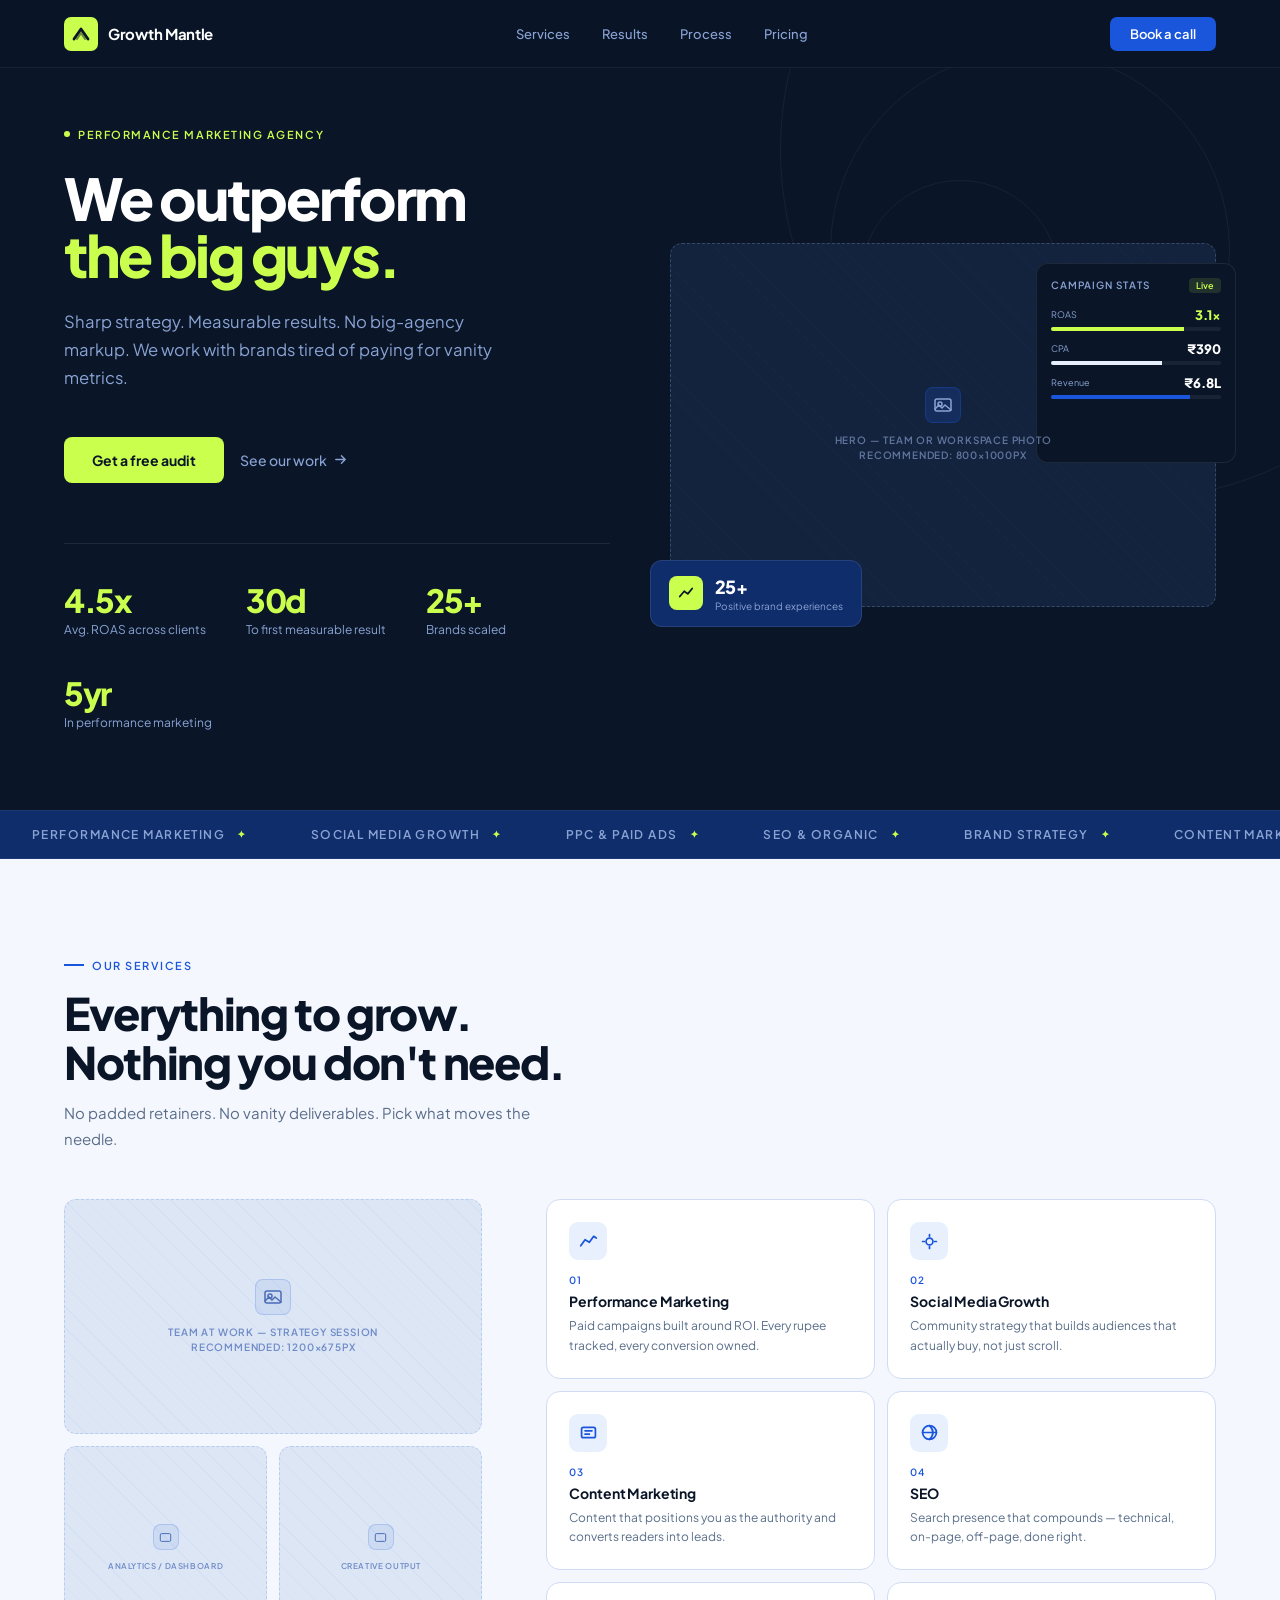
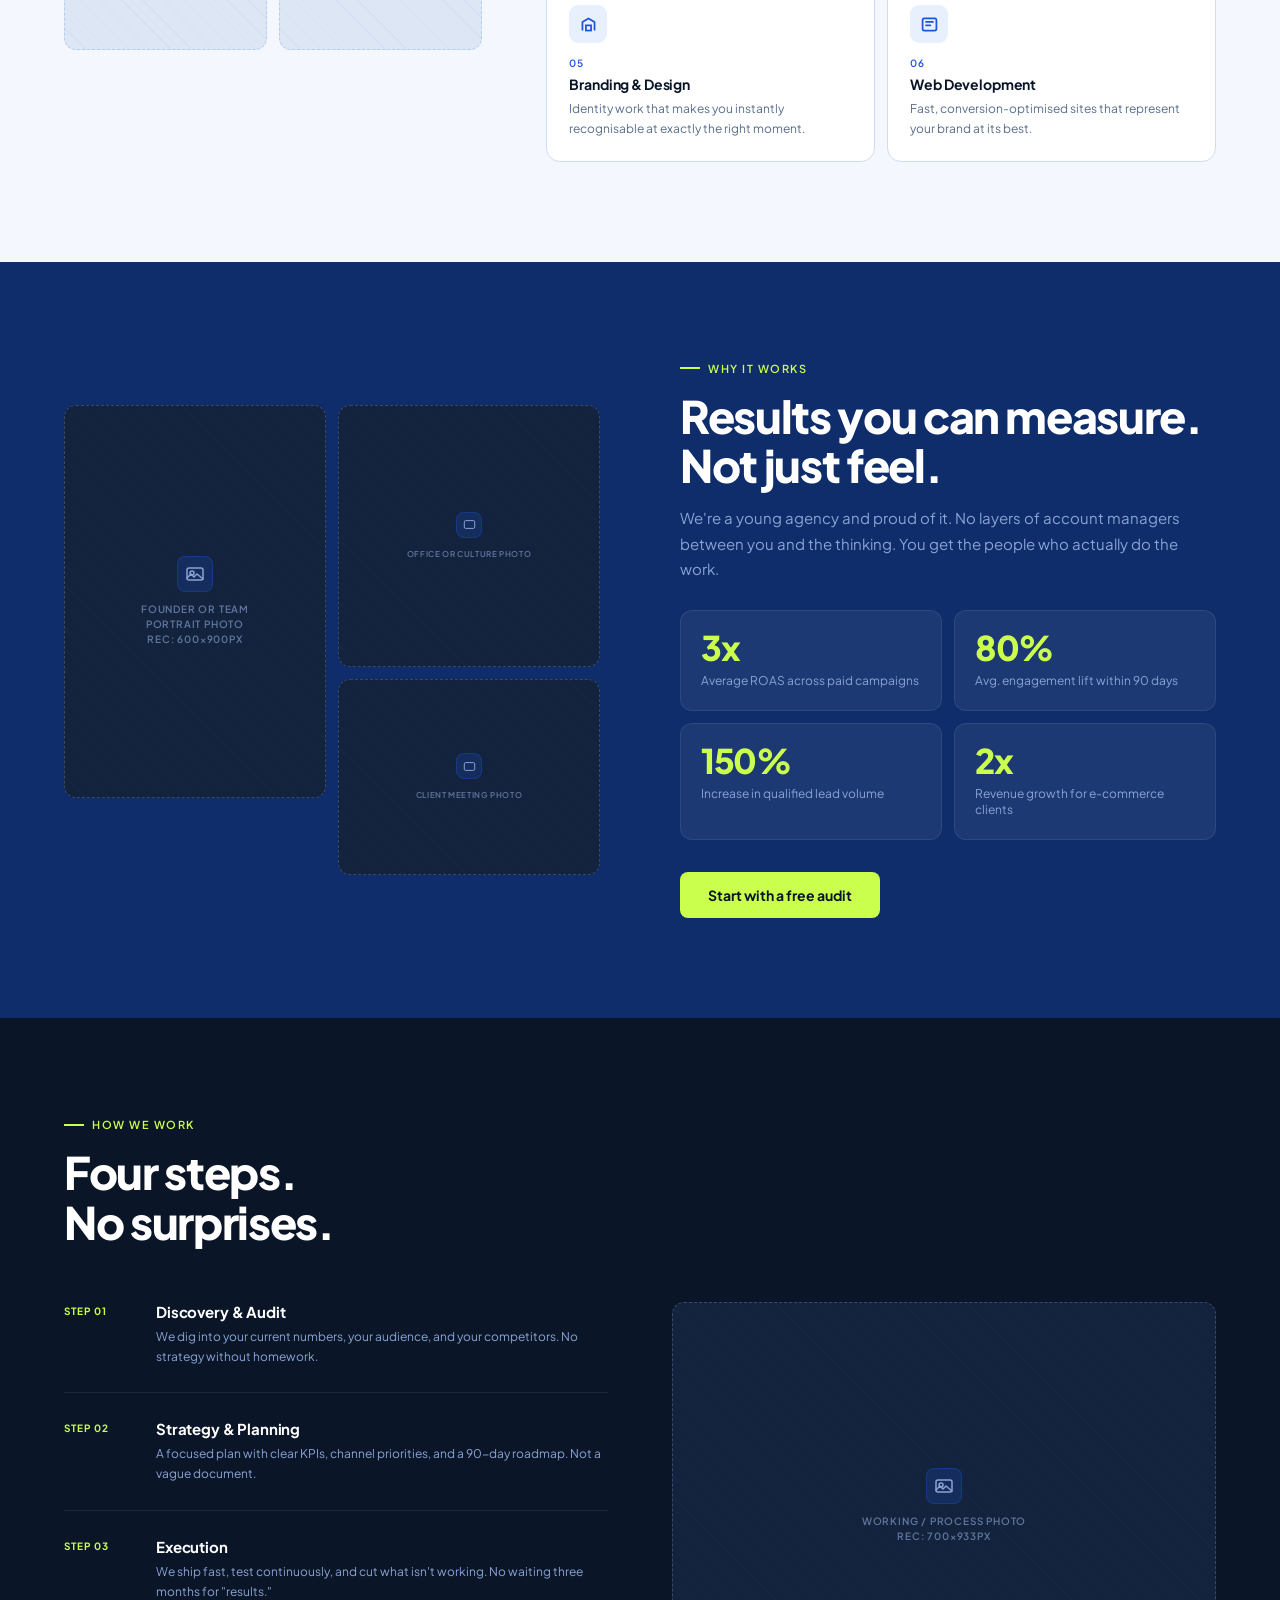
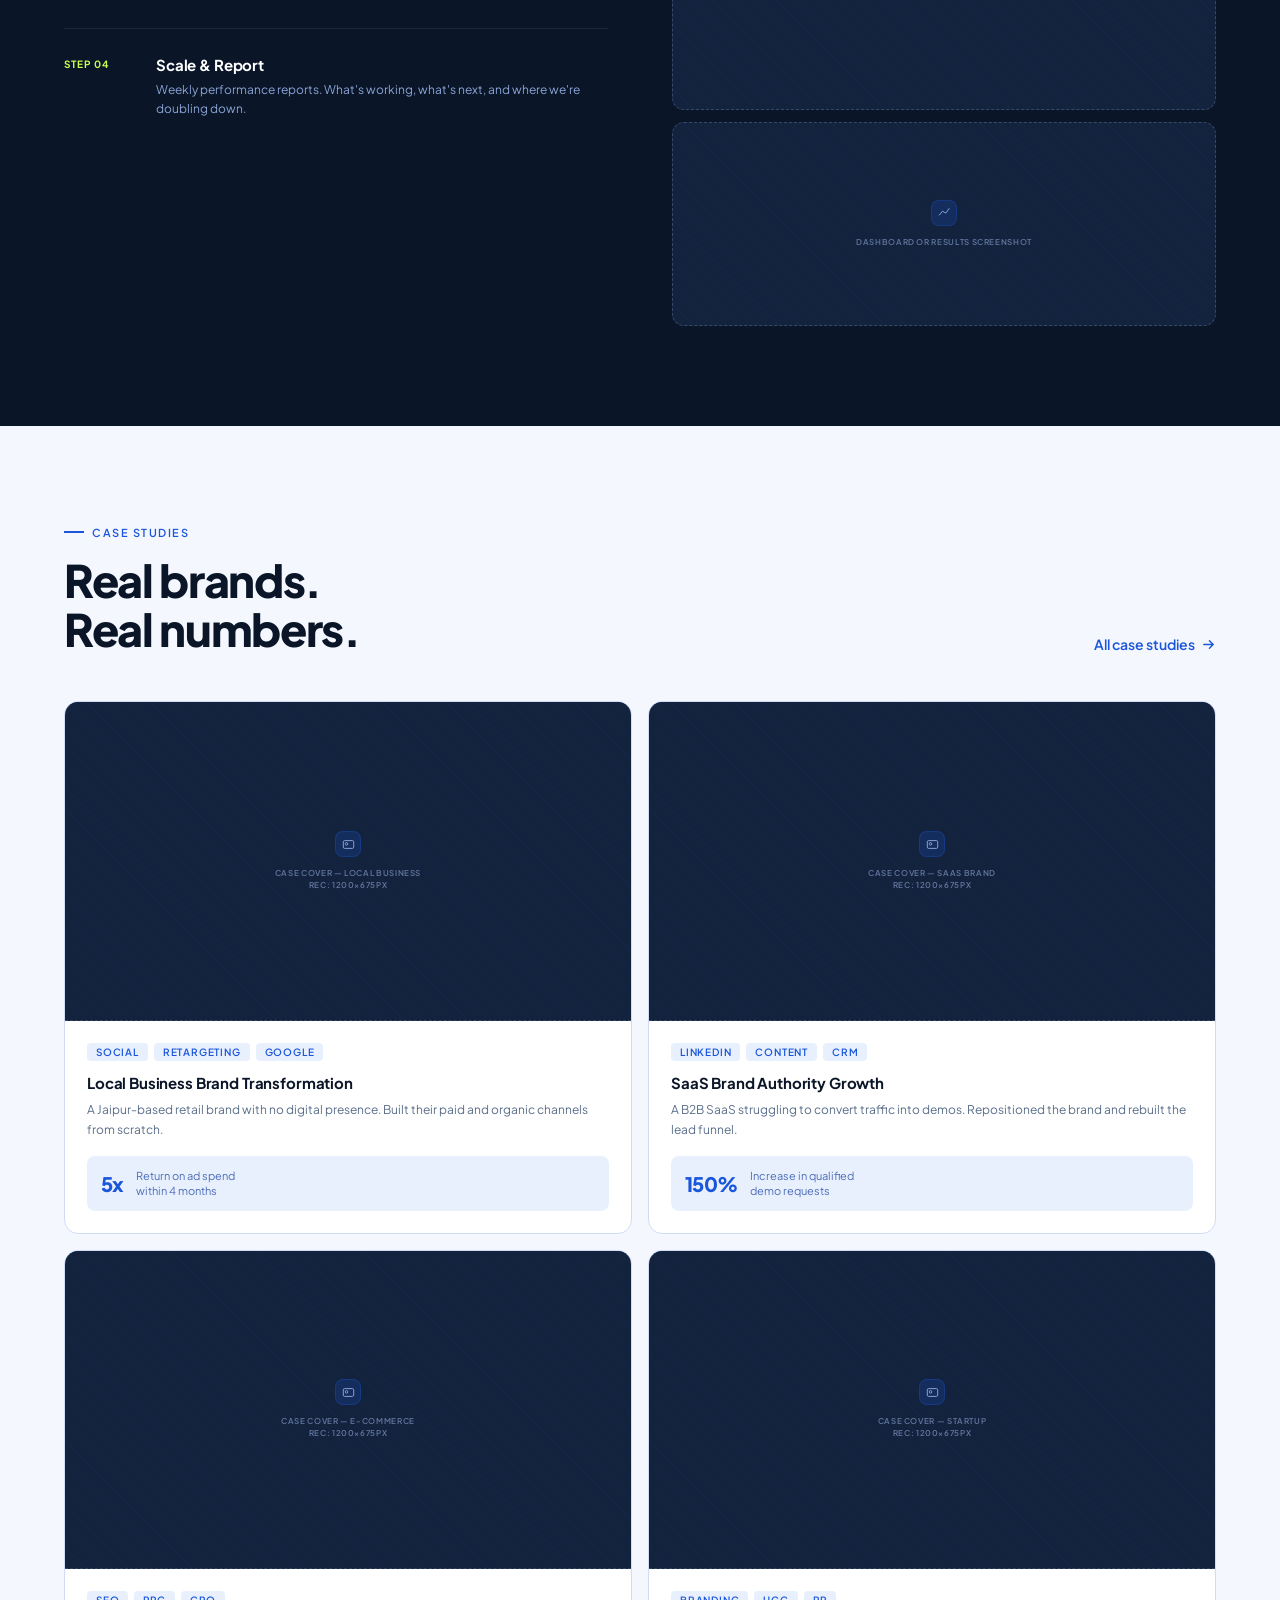
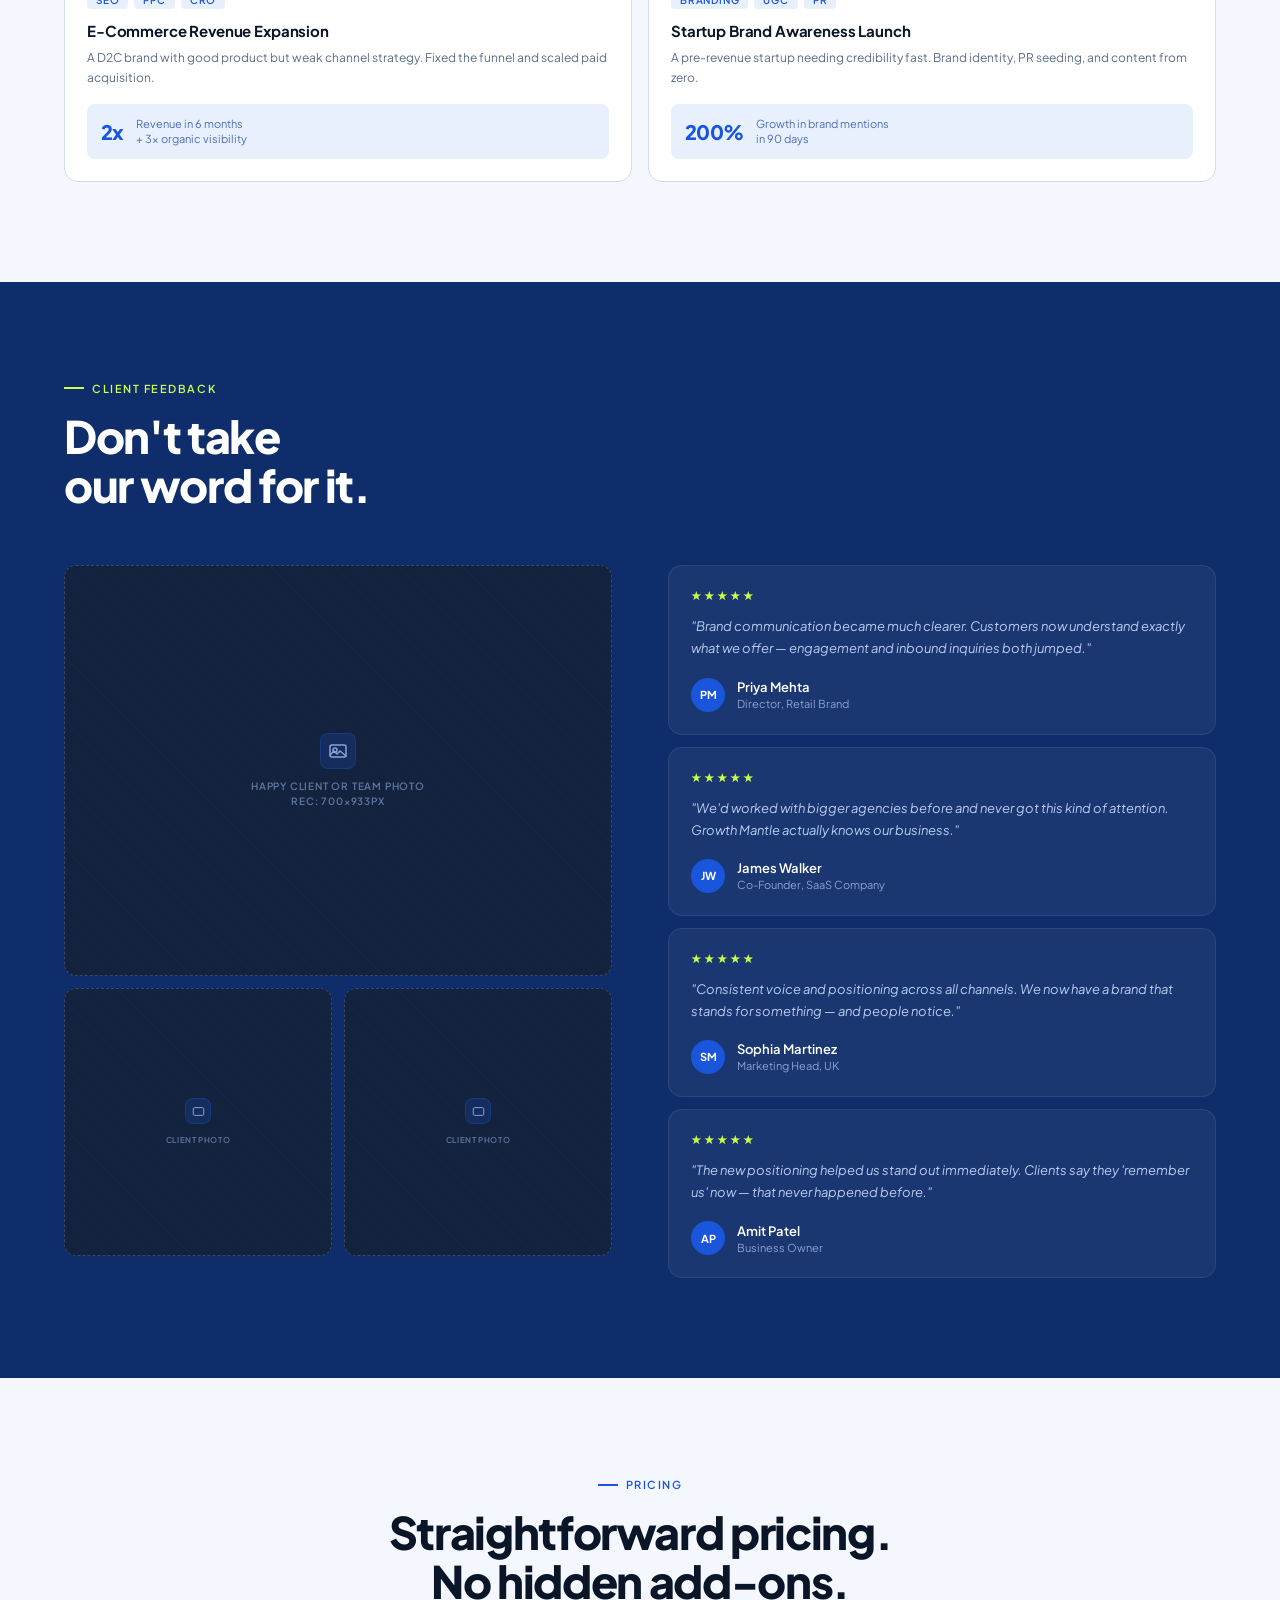
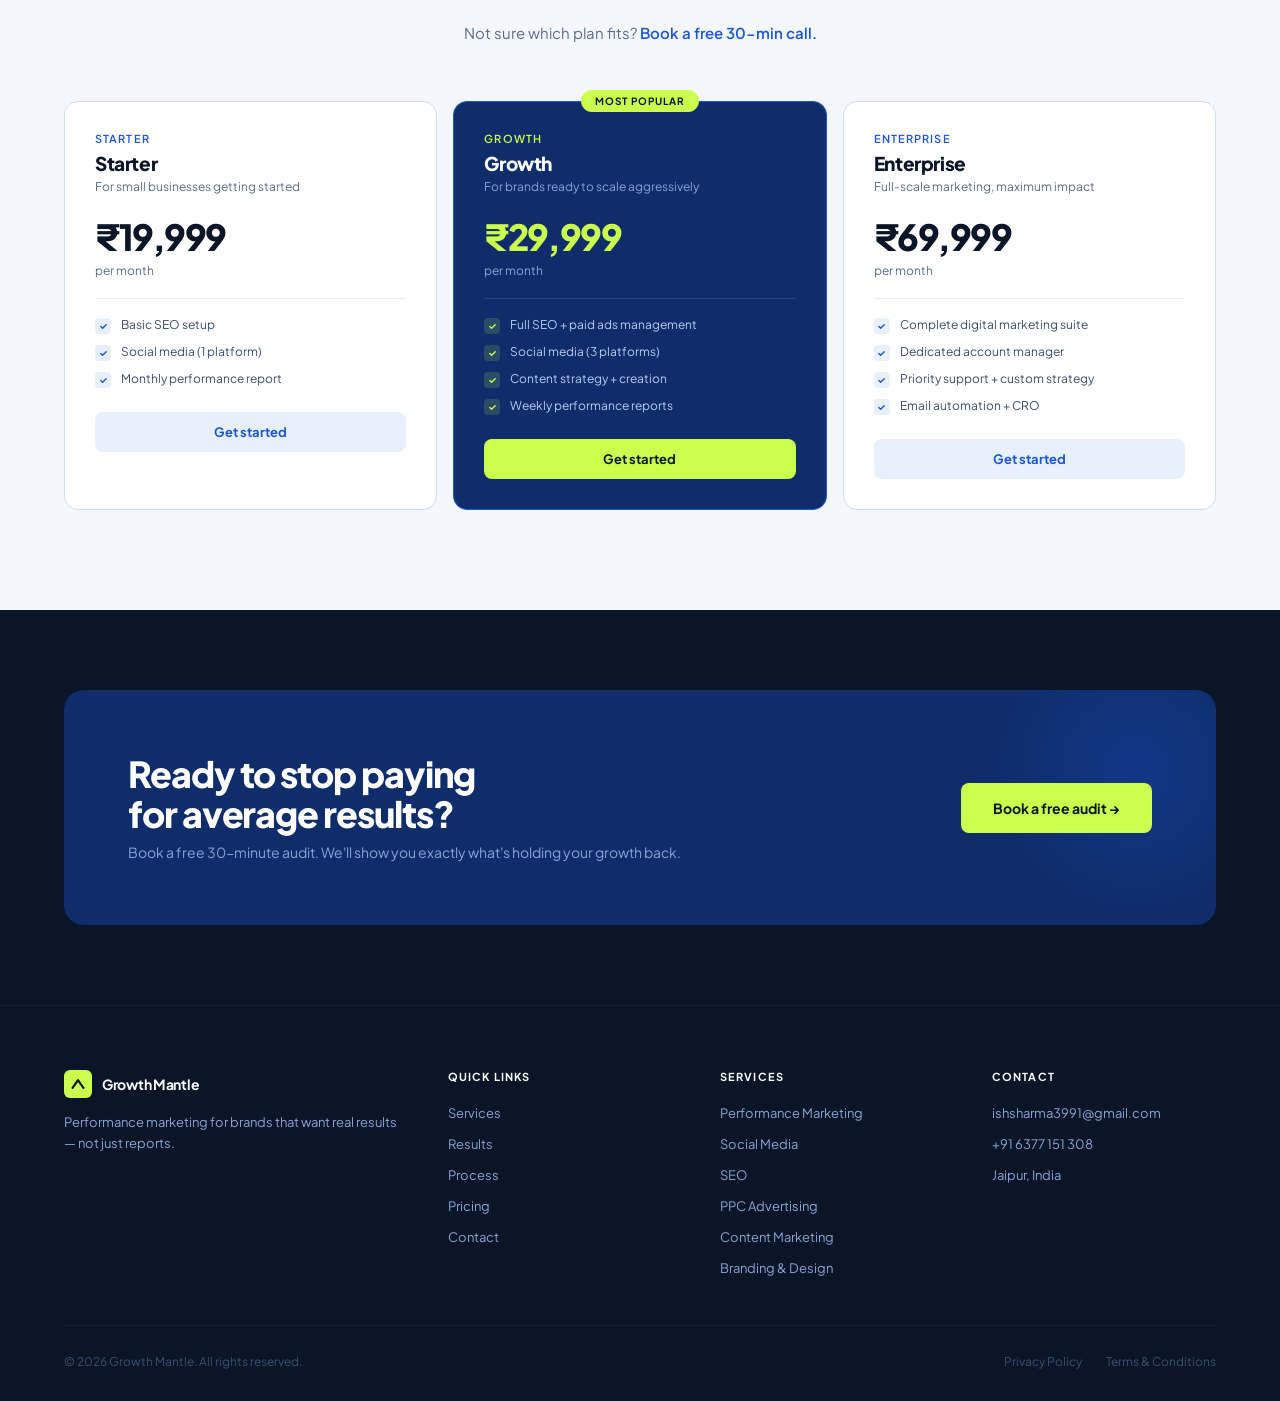
==== index.html @ c44ae8dd "refactor: extract inline CSS and JS into separate files for better maintainability" ====
<!DOCTYPE html>
<html lang="en">

<head>
  <meta charset="UTF-8">
  <meta name="viewport" content="width=device-width, initial-scale=1.0">
  <title>Growth Mantle — Performance Marketing Agency</title>
  <link href="https://fonts.googleapis.com/css2?family=Plus+Jakarta+Sans:wght@300;400;500;600;700;800&display=swap"
    rel="stylesheet">
  <link rel="stylesheet" href="css/style.css">
</head>

<body>

  <!-- NAV -->
  <nav>
    <div class="nav-inner">
      <a href="#" class="nav-logo">
        <div class="nav-logo-mark">
          <svg width="18" height="18" viewBox="0 0 18 18" fill="none">
            <path d="M2 14 L9 4 L16 14" stroke="#0A1628" stroke-width="2.8" stroke-linecap="round"
              stroke-linejoin="round" fill="none" />
            <path d="M5 14 L9 8 L13 14" stroke="#0A1628" stroke-width="2" stroke-linecap="round" stroke-linejoin="round"
              fill="none" opacity="0.5" />
          </svg>
        </div>
        <span class="nav-logo-name">Growth Mantle</span>
      </a>
      <div class="nav-links">
        <a href="#services">Services</a>
        <a href="#results">Results</a>
        <a href="#process">Process</a>
        <a href="#pricing">Pricing</a>
      </div>
      <a href="#contact" class="nav-cta">Book a call</a>
    </div>
  </nav>

  <!-- HERO -->
  <section class="hero">
    <div class="hero-bg-circle hero-bg-c1"></div>
    <div class="hero-bg-circle hero-bg-c2"></div>
    <div class="hero-bg-circle hero-bg-c3"></div>
    <div class="hero-inner">

      <div class="hero-left">
        <div class="hero-eyebrow"><span class="hero-dot"></span> Performance Marketing Agency</div>
        <h1 class="hero-h1">We outperform<br /><span>the big guys.</span></h1>
        <p class="hero-sub">Sharp strategy. Measurable results. No big-agency markup. We work with brands tired of
          paying for vanity metrics.</p>
        <div class="hero-actions">
          <a href="#contact" class="btn-primary">Get a free audit</a>
          <a href="#results" class="btn-ghost">
            See our work
            <svg width="15" height="15" viewBox="0 0 16 16" fill="none">
              <path d="M3 8h10M9 4l4 4-4 4" stroke="currentColor" stroke-width="1.5" stroke-linecap="round"
                stroke-linejoin="round" />
            </svg>
          </a>
        </div>
        <div class="hero-stats">
          <div>
            <div class="stat-num">4.5x</div>
            <div class="stat-label">Avg. ROAS across clients</div>
          </div>
          <div>
            <div class="stat-num">30d</div>
            <div class="stat-label">To first measurable result</div>
          </div>
          <div>
            <div class="stat-num">25+</div>
            <div class="stat-label">Brands scaled</div>
          </div>
          <div>
            <div class="stat-num">5yr</div>
            <div class="stat-label">In performance marketing</div>
          </div>
        </div>
      </div>

      <div class="hero-right">
        <div class="hero-img-wrap">
          <!-- Main hero image -->
          <div class="ph hero-img-main">
            <div class="ph-icon"><svg width="20" height="20" viewBox="0 0 20 20" fill="none">
                <rect x="2" y="4" width="16" height="12" rx="2" stroke="#8AA3D4" stroke-width="1.5" />
                <circle cx="7" cy="9" r="2" stroke="#8AA3D4" stroke-width="1.5" />
                <path d="M2 14l4-4 3 3 3-3 6 5" stroke="#8AA3D4" stroke-width="1.5" stroke-linecap="round"
                  stroke-linejoin="round" />
              </svg></div>
            <div class="ph-label">Hero — team or workspace photo<br />Recommended: 800×1000px</div>
          </div>
          <!-- Small inset top-right -->
          <div class="hero-img-inset"
            style="position:absolute; top:20px; right:-20px; width:200px; background:#0A1628; padding:14px; border-radius:12px; border:1px solid rgba(255,255,255,0.08); font-family:var(--font); display:flex; flex-direction:column; gap:10px;">

            <div style="display:flex; align-items:center; justify-content:space-between; margin-bottom:4px;">
              <span
                style="font-size:10px; font-weight:600; letter-spacing:0.1em; text-transform:uppercase; color:#8AA3D4;">Campaign
                Stats</span>
              <span
                style="font-size:9px; color:#CBFF4D; background:rgba(203,255,77,0.12); padding:2px 7px; border-radius:4px; font-weight:600;">Live</span>
            </div>

            <!-- ROAS -->
            <div style="display:flex; flex-direction:column; gap:4px;">
              <div style="display:flex; justify-content:space-between; align-items:center;">
                <span style="font-size:9px; color:#8AA3D4;">ROAS</span>
                <span style="font-size:13px; font-weight:800; color:#CBFF4D;">3.1x</span>
              </div>
              <div style="height:4px; background:rgba(255,255,255,0.06); border-radius:4px; overflow:hidden;">
                <div style="width:78%; height:100%; background:#CBFF4D;"></div>
              </div>
            </div>

            <!-- CPA -->
            <div style="display:flex; flex-direction:column; gap:4px;">
              <div style="display:flex; justify-content:space-between; align-items:center;">
                <span style="font-size:9px; color:#8AA3D4;">CPA</span>
                <span style="font-size:13px; font-weight:800; color:#ffffff;">₹390</span>
              </div>
              <div style="height:4px; background:rgba(255,255,255,0.06); border-radius:4px; overflow:hidden;">
                <div style="width:65%; height:100%; background: #e8f0fd;"></div>
              </div>
            </div>

            <!-- Revenue -->
            <div style="display:flex; flex-direction:column; gap:4px;">
              <div style="display:flex; justify-content:space-between; align-items:center;">
                <span style="font-size:9px; color:#8AA3D4;">Revenue</span>
                <span style="font-size:13px; font-weight:800; color:#ffffff;">₹6.8L</span>
              </div>
              <div style="height:4px; background:rgba(255,255,255,0.06); border-radius:4px; overflow:hidden;">
                <div style="width:82%; height:100%; background:#1A56DB;"></div>
              </div>
            </div>

          </div>
          <!-- Floating badge -->
          <div class="hero-badge">
            <div class="hero-badge-icon"><svg width="16" height="16" viewBox="0 0 18 18" fill="none">
                <path d="M2 13 L7 7 L11 10 L16 4" stroke="#0A1628" stroke-width="2" stroke-linecap="round"
                  stroke-linejoin="round" />
              </svg></div>
            <div>
              <div class="hero-badge-num">25+</div>
              <div class="hero-badge-lbl">Positive brand experiences</div>
            </div>
          </div>
        </div>
      </div>
    </div><!-- /hero-inner -->
  </section>

  <!-- TICKER -->
  <div class="ticker">
    <div class="ticker-track">
      <span class="ticker-item">Performance Marketing <span>✦</span></span>
      <span class="ticker-item">Social Media Growth <span>✦</span></span>
      <span class="ticker-item">PPC & Paid Ads <span>✦</span></span>
      <span class="ticker-item">SEO & Organic <span>✦</span></span>
      <span class="ticker-item">Brand Strategy <span>✦</span></span>
      <span class="ticker-item">Content Marketing <span>✦</span></span>
      <span class="ticker-item">Conversion Optimisation <span>✦</span></span>
      <span class="ticker-item">Email Marketing <span>✦</span></span>
      <span class="ticker-item">Performance Marketing <span>✦</span></span>
      <span class="ticker-item">Social Media Growth <span>✦</span></span>
      <span class="ticker-item">PPC & Paid Ads <span>✦</span></span>
      <span class="ticker-item">SEO & Organic <span>✦</span></span>
      <span class="ticker-item">Brand Strategy <span>✦</span></span>
      <span class="ticker-item">Content Marketing <span>✦</span></span>
      <span class="ticker-item">Conversion Optimisation <span>✦</span></span>
      <span class="ticker-item">Email Marketing <span>✦</span></span>
    </div>
  </div>

  <!-- SERVICES -->
  <section style="background: var(--chalk);" id="services">
    <div class="container">
      <div class="eyebrow">Our Services</div>
      <h2 class="sec-h2">Everything to grow.<br />Nothing you don't need.</h2>
      <p class="sec-p">No padded retainers. No vanity deliverables. Pick what moves the needle.</p>

      <div class="svc-layout" style="margin-top: 48px;">
        <div>
          <!-- Image stack -->
          <div class="svc-img-stack" style="margin-top: 0;">
            <div class="ph svc-img-wide light">
              <div class="ph-icon"><svg width="20" height="20" viewBox="0 0 20 20" fill="none">
                  <rect x="2" y="4" width="16" height="12" rx="2" stroke="#4B6CB7" stroke-width="1.5" />
                  <circle cx="7" cy="9" r="2" stroke="#4B6CB7" stroke-width="1.5" />
                  <path d="M2 14l4-4 3 3 3-3 6 5" stroke="#4B6CB7" stroke-width="1.5" stroke-linecap="round"
                    stroke-linejoin="round" />
                </svg></div>
              <div class="ph-label">Team at work — strategy session<br />Recommended: 1200×675px</div>
            </div>
            <div class="svc-img-pair">
              <div class="ph svc-img-sq light">
                <div class="ph-icon" style="width:26px;height:26px;"><svg width="13" height="13" viewBox="0 0 20 20"
                    fill="none">
                    <rect x="2" y="4" width="16" height="12" rx="2" stroke="#4B6CB7" stroke-width="1.5" />
                  </svg></div>
                <div class="ph-label" style="font-size:8px;">Analytics / dashboard</div>
              </div>
              <div class="ph svc-img-sq light">
                <div class="ph-icon" style="width:26px;height:26px;"><svg width="13" height="13" viewBox="0 0 20 20"
                    fill="none">
                    <rect x="2" y="4" width="16" height="12" rx="2" stroke="#4B6CB7" stroke-width="1.5" />
                  </svg></div>
                <div class="ph-label" style="font-size:8px;">Creative output</div>
              </div>
            </div>
          </div>
        </div>
        <div>
          <div class="svc-grid" style="margin-top:0;">
            <div class="svc-card fade-up">
              <div class="svc-icon"><svg width="19" height="19" viewBox="0 0 22 22" fill="none">
                  <path d="M2 16 L7 9 L12 12 L17 5 L20 7" stroke="#1A56DB" stroke-width="2" stroke-linecap="round"
                    stroke-linejoin="round" />
                </svg></div>
              <div class="svc-n">01</div>
              <div class="svc-name">Performance Marketing</div>
              <div class="svc-desc">Paid campaigns built around ROI. Every rupee tracked, every conversion owned.</div>
            </div>
            <div class="svc-card fade-up">
              <div class="svc-icon"><svg width="19" height="19" viewBox="0 0 22 22" fill="none">
                  <circle cx="11" cy="11" r="4" stroke="#1A56DB" stroke-width="2" />
                  <path d="M11 3v2M11 17v2M3 11h2M17 11h2" stroke="#1A56DB" stroke-width="2" stroke-linecap="round" />
                </svg></div>
              <div class="svc-n">02</div>
              <div class="svc-name">Social Media Growth</div>
              <div class="svc-desc">Community strategy that builds audiences that actually buy, not just scroll.</div>
            </div>
            <div class="svc-card fade-up">
              <div class="svc-icon"><svg width="19" height="19" viewBox="0 0 22 22" fill="none">
                  <rect x="3" y="5" width="16" height="12" rx="2" stroke="#1A56DB" stroke-width="2" />
                  <path d="M7 9h8M7 13h5" stroke="#1A56DB" stroke-width="2" stroke-linecap="round" />
                </svg></div>
              <div class="svc-n">03</div>
              <div class="svc-name">Content Marketing</div>
              <div class="svc-desc">Content that positions you as the authority and converts readers into leads.</div>
            </div>
            <div class="svc-card fade-up">
              <div class="svc-icon"><svg width="19" height="19" viewBox="0 0 22 22" fill="none">
                  <circle cx="11" cy="11" r="8" stroke="#1A56DB" stroke-width="2" />
                  <path d="M11 3c0 0 4 4 4 8s-4 8-4 8M3 11h16" stroke="#1A56DB" stroke-width="2"
                    stroke-linecap="round" />
                </svg></div>
              <div class="svc-n">04</div>
              <div class="svc-name">SEO</div>
              <div class="svc-desc">Search presence that compounds — technical, on-page, off-page, done right.</div>
            </div>
            <div class="svc-card fade-up">
              <div class="svc-icon"><svg width="19" height="19" viewBox="0 0 22 22" fill="none">
                  <path d="M4 18 L4 8 L11 4 L18 8 L18 18" stroke="#1A56DB" stroke-width="2" stroke-linejoin="round" />
                  <rect x="8" y="12" width="6" height="6" stroke="#1A56DB" stroke-width="2" />
                </svg></div>
              <div class="svc-n">05</div>
              <div class="svc-name">Branding & Design</div>
              <div class="svc-desc">Identity work that makes you instantly recognisable at exactly the right moment.
              </div>
            </div>
            <div class="svc-card fade-up">
              <div class="svc-icon"><svg width="19" height="19" viewBox="0 0 22 22" fill="none">
                  <rect x="3" y="4" width="16" height="14" rx="2" stroke="#1A56DB" stroke-width="2" />
                  <path d="M7 8h8M7 12h5" stroke="#1A56DB" stroke-width="2" stroke-linecap="round" />
                </svg></div>
              <div class="svc-n">06</div>
              <div class="svc-name">Web Development</div>
              <div class="svc-desc">Fast, conversion-optimised sites that represent your brand at its best.</div>
            </div>
          </div>
        </div>
      </div>
    </div><!-- /container -->
  </section>

  <!-- ABOUT / NUMBERS -->
  <section class="about-bg" id="results">
    <div class="about-layout">
      <!-- Image grid -->
      <div class="about-img-grid fade-up">
        <div class="ph about-img-tall">
          <div class="ph-icon"><svg width="20" height="20" viewBox="0 0 20 20" fill="none">
              <rect x="2" y="4" width="16" height="12" rx="2" stroke="#8AA3D4" stroke-width="1.5" />
              <circle cx="7" cy="9" r="2" stroke="#8AA3D4" stroke-width="1.5" />
              <path d="M2 14l4-4 3 3 3-3 6 5" stroke="#8AA3D4" stroke-width="1.5" stroke-linecap="round"
                stroke-linejoin="round" />
            </svg></div>
          <div class="ph-label">Founder or team<br />portrait photo<br />Rec: 600×900px</div>
        </div>
        <div class="ph about-img-sm">
          <div class="ph-icon" style="width:26px;height:26px;"><svg width="13" height="13" viewBox="0 0 20 20"
              fill="none">
              <rect x="2" y="4" width="16" height="12" rx="2" stroke="#8AA3D4" stroke-width="1.5" />
            </svg></div>
          <div class="ph-label" style="font-size:8px;">Office or culture photo</div>
        </div>
        <div class="ph about-img-wide">
          <div class="ph-icon" style="width:26px;height:26px;"><svg width="13" height="13" viewBox="0 0 20 20"
              fill="none">
              <rect x="2" y="4" width="16" height="12" rx="2" stroke="#8AA3D4" stroke-width="1.5" />
            </svg></div>
          <div class="ph-label" style="font-size:8px;">Client meeting photo</div>
        </div>
      </div>
      <!-- Numbers + copy -->
      <div>
        <div class="eyebrow volt">Why it works</div>
        <h2 class="sec-h2 light">Results you can measure.<br />Not just feel.</h2>
        <p class="sec-p light" style="margin-top:16px;">We're a young agency and proud of it. No layers of account
          managers between you and the thinking. You get the people who actually do the work.</p>
        <div class="num-grid">
          <div class="num-card">
            <div class="num-val">3x</div>
            <div class="num-lbl">Average ROAS across paid campaigns</div>
          </div>
          <div class="num-card">
            <div class="num-val">80%</div>
            <div class="num-lbl">Avg. engagement lift within 90 days</div>
          </div>
          <div class="num-card">
            <div class="num-val">150%</div>
            <div class="num-lbl">Increase in qualified lead volume</div>
          </div>
          <div class="num-card">
            <div class="num-val">2x</div>
            <div class="num-lbl">Revenue growth for e-commerce clients</div>
          </div>
        </div>
        <a href="#contact" class="btn-primary" style="display:inline-block;margin-top:32px;">Start with a free audit</a>
      </div>
    </div>
    </div><!-- /container -->
  </section>

  <!-- PROCESS -->
  <section class="how-bg" id="process">
    <div class="eyebrow volt">How we work</div>
    <h2 class="sec-h2 light">Four steps.<br />No surprises.</h2>
    <div class="proc-layout">
      <div class="steps">
        <div class="step fade-up">
          <div class="step-n">Step 01</div>
          <div>
            <div class="step-name">Discovery & Audit</div>
            <div class="step-desc">We dig into your current numbers, your audience, and your competitors. No strategy
              without homework.</div>
          </div>
        </div>
        <div class="step fade-up">
          <div class="step-n">Step 02</div>
          <div>
            <div class="step-name">Strategy & Planning</div>
            <div class="step-desc">A focused plan with clear KPIs, channel priorities, and a 90-day roadmap. Not a vague
              document.</div>
          </div>
        </div>
        <div class="step fade-up">
          <div class="step-n">Step 03</div>
          <div>
            <div class="step-name">Execution</div>
            <div class="step-desc">We ship fast, test continuously, and cut what isn't working. No waiting three months
              for "results."</div>
          </div>
        </div>
        <div class="step fade-up">
          <div class="step-n">Step 04</div>
          <div>
            <div class="step-name">Scale & Report</div>
            <div class="step-desc">Weekly performance reports. What's working, what's next, and where we're doubling
              down.</div>
          </div>
        </div>
      </div>
      <!-- Process images -->
      <div class="proc-imgs fade-up">
        <div class="ph proc-img-main">
          <div class="ph-icon"><svg width="20" height="20" viewBox="0 0 20 20" fill="none">
              <rect x="2" y="4" width="16" height="12" rx="2" stroke="#8AA3D4" stroke-width="1.5" />
              <circle cx="7" cy="9" r="2" stroke="#8AA3D4" stroke-width="1.5" />
              <path d="M2 14l4-4 3 3 3-3 6 5" stroke="#8AA3D4" stroke-width="1.5" stroke-linecap="round"
                stroke-linejoin="round" />
            </svg></div>
          <div class="ph-label">Working / process photo<br />Rec: 700×933px</div>
        </div>
        <div class="ph proc-img-foot">
          <div class="ph-icon" style="width:26px;height:26px;"><svg width="13" height="13" viewBox="0 0 20 20"
              fill="none">
              <path d="M2 14 L7 8 L12 11 L17 4" stroke="#8AA3D4" stroke-width="1.5" stroke-linecap="round"
                stroke-linejoin="round" />
            </svg></div>
          <div class="ph-label" style="font-size:8px;">Dashboard or results screenshot</div>
        </div>
      </div>
    </div>
    </div><!-- /container -->
  </section>

  <!-- CASE STUDIES -->
  <section style="background: var(--chalk);">
    <div class="eyebrow">Case Studies</div>
    <div style="display:flex;align-items:flex-end;justify-content:space-between;flex-wrap:wrap;gap:16px;">
      <h2 class="sec-h2">Real brands.<br />Real numbers.</h2>
      <a href="#"
        style="color:var(--signal);font-weight:600;text-decoration:none;display:flex;align-items:center;gap:6px;font-size:14px;">
        All case studies <svg width="15" height="15" viewBox="0 0 16 16" fill="none">
          <path d="M3 8h10M9 4l4 4-4 4" stroke="currentColor" stroke-width="1.5" stroke-linecap="round"
            stroke-linejoin="round" />
        </svg>
      </a>
    </div>
    <div class="cases-grid">
      <div class="case-card fade-up">
        <div class="case-accent"></div>
        <div class="ph case-img no-radius">
          <div class="ph-icon" style="width:26px;height:26px;"><svg width="13" height="13" viewBox="0 0 20 20"
              fill="none">
              <rect x="2" y="4" width="16" height="12" rx="2" stroke="#8AA3D4" stroke-width="1.5" />
              <circle cx="7" cy="9" r="2" stroke="#8AA3D4" stroke-width="1.5" />
            </svg></div>
          <div class="ph-label" style="font-size:8px;">Case cover — local business<br />Rec: 1200×675px</div>
        </div>
        <div class="case-body">
          <div class="case-tags"><span class="case-tag">Social</span><span class="case-tag">Retargeting</span><span
              class="case-tag">Google</span></div>
          <div class="case-title">Local Business Brand Transformation</div>
          <div class="case-desc">A Jaipur-based retail brand with no digital presence. Built their paid and organic
            channels from scratch.</div>
          <div class="case-result">
            <div class="case-num">5x</div>
            <div class="case-lbl">Return on ad spend<br />within 4 months</div>
          </div>
        </div>
      </div>
      <div class="case-card fade-up">
        <div class="case-accent"></div>
        <div class="ph case-img no-radius">
          <div class="ph-icon" style="width:26px;height:26px;"><svg width="13" height="13" viewBox="0 0 20 20"
              fill="none">
              <rect x="2" y="4" width="16" height="12" rx="2" stroke="#8AA3D4" stroke-width="1.5" />
              <circle cx="7" cy="9" r="2" stroke="#8AA3D4" stroke-width="1.5" />
            </svg></div>
          <div class="ph-label" style="font-size:8px;">Case cover — SaaS brand<br />Rec: 1200×675px</div>
        </div>
        <div class="case-body">
          <div class="case-tags"><span class="case-tag">LinkedIn</span><span class="case-tag">Content</span><span
              class="case-tag">CRM</span></div>
          <div class="case-title">SaaS Brand Authority Growth</div>
          <div class="case-desc">A B2B SaaS struggling to convert traffic into demos. Repositioned the brand and rebuilt
            the lead funnel.</div>
          <div class="case-result">
            <div class="case-num">150%</div>
            <div class="case-lbl">Increase in qualified<br />demo requests</div>
          </div>
        </div>
      </div>
      <div class="case-card fade-up">
        <div class="case-accent"></div>
        <div class="ph case-img no-radius">
          <div class="ph-icon" style="width:26px;height:26px;"><svg width="13" height="13" viewBox="0 0 20 20"
              fill="none">
              <rect x="2" y="4" width="16" height="12" rx="2" stroke="#8AA3D4" stroke-width="1.5" />
              <circle cx="7" cy="9" r="2" stroke="#8AA3D4" stroke-width="1.5" />
            </svg></div>
          <div class="ph-label" style="font-size:8px;">Case cover — e-commerce<br />Rec: 1200×675px</div>
        </div>
        <div class="case-body">
          <div class="case-tags"><span class="case-tag">SEO</span><span class="case-tag">PPC</span><span
              class="case-tag">CRO</span></div>
          <div class="case-title">E-Commerce Revenue Expansion</div>
          <div class="case-desc">A D2C brand with good product but weak channel strategy. Fixed the funnel and scaled
            paid acquisition.</div>
          <div class="case-result">
            <div class="case-num">2x</div>
            <div class="case-lbl">Revenue in 6 months<br />+ 3x organic visibility</div>
          </div>
        </div>
      </div>
      <div class="case-card fade-up">
        <div class="case-accent"></div>
        <div class="ph case-img no-radius">
          <div class="ph-icon" style="width:26px;height:26px;"><svg width="13" height="13" viewBox="0 0 20 20"
              fill="none">
              <rect x="2" y="4" width="16" height="12" rx="2" stroke="#8AA3D4" stroke-width="1.5" />
              <circle cx="7" cy="9" r="2" stroke="#8AA3D4" stroke-width="1.5" />
            </svg></div>
          <div class="ph-label" style="font-size:8px;">Case cover — startup<br />Rec: 1200×675px</div>
        </div>
        <div class="case-body">
          <div class="case-tags"><span class="case-tag">Branding</span><span class="case-tag">UGC</span><span
              class="case-tag">PR</span></div>
          <div class="case-title">Startup Brand Awareness Launch</div>
          <div class="case-desc">A pre-revenue startup needing credibility fast. Brand identity, PR seeding, and content
            from zero.</div>
          <div class="case-result">
            <div class="case-num">200%</div>
            <div class="case-lbl">Growth in brand mentions<br />in 90 days</div>
          </div>
        </div>
      </div>
    </div><!-- /cases-grid -->
    </div><!-- /container -->
  </section>

  <!-- TESTIMONIALS -->
  <section class="testi-bg">
    <div class="eyebrow volt">Client feedback</div>
    <h2 class="sec-h2 light">Don't take<br />our word for it.</h2>
    <div class="testi-layout">
      <!-- Image column -->
      <div class="testi-imgs fade-up">
        <div class="ph testi-img-main">
          <div class="ph-icon"><svg width="20" height="20" viewBox="0 0 20 20" fill="none">
              <rect x="2" y="4" width="16" height="12" rx="2" stroke="#8AA3D4" stroke-width="1.5" />
              <circle cx="7" cy="9" r="2" stroke="#8AA3D4" stroke-width="1.5" />
              <path d="M2 14l4-4 3 3 3-3 6 5" stroke="#8AA3D4" stroke-width="1.5" stroke-linecap="round"
                stroke-linejoin="round" />
            </svg></div>
          <div class="ph-label">Happy client or team photo<br />Rec: 700×933px</div>
        </div>
        <div class="testi-img-pair">
          <div class="ph testi-img-sm">
            <div class="ph-icon" style="width:26px;height:26px;"><svg width="13" height="13" viewBox="0 0 20 20"
                fill="none">
                <rect x="2" y="4" width="16" height="12" rx="2" stroke="#8AA3D4" stroke-width="1.5" />
              </svg></div>
            <div class="ph-label" style="font-size:8px;">Client photo</div>
          </div>
          <div class="ph testi-img-sm">
            <div class="ph-icon" style="width:26px;height:26px;"><svg width="13" height="13" viewBox="0 0 20 20"
                fill="none">
                <rect x="2" y="4" width="16" height="12" rx="2" stroke="#8AA3D4" stroke-width="1.5" />
              </svg></div>
            <div class="ph-label" style="font-size:8px;">Client photo</div>
          </div>
        </div>
      </div>
      <!-- Cards -->
      <div class="testi-cards">
        <div class="testi-card fade-up">
          <div class="testi-stars">★★★★★</div>
          <div class="testi-q">"Brand communication became much clearer. Customers now understand exactly what we offer
            — engagement and inbound inquiries both jumped."</div>
          <div class="testi-author">
            <div class="testi-av">PM</div>
            <div>
              <div class="testi-name">Priya Mehta</div>
              <div class="testi-role">Director, Retail Brand</div>
            </div>
          </div>
        </div>
        <div class="testi-card fade-up">
          <div class="testi-stars">★★★★★</div>
          <div class="testi-q">"We'd worked with bigger agencies before and never got this kind of attention. Growth
            Mantle actually knows our business."</div>
          <div class="testi-author">
            <div class="testi-av">JW</div>
            <div>
              <div class="testi-name">James Walker</div>
              <div class="testi-role">Co-Founder, SaaS Company</div>
            </div>
          </div>
        </div>
        <div class="testi-card fade-up">
          <div class="testi-stars">★★★★★</div>
          <div class="testi-q">"Consistent voice and positioning across all channels. We now have a brand that stands
            for something — and people notice."</div>
          <div class="testi-author">
            <div class="testi-av">SM</div>
            <div>
              <div class="testi-name">Sophia Martinez</div>
              <div class="testi-role">Marketing Head, UK</div>
            </div>
          </div>
        </div>
        <div class="testi-card fade-up">
          <div class="testi-stars">★★★★★</div>
          <div class="testi-q">"The new positioning helped us stand out immediately. Clients say they 'remember us' now
            — that never happened before."</div>
          <div class="testi-author">
            <div class="testi-av">AP</div>
            <div>
              <div class="testi-name">Amit Patel</div>
              <div class="testi-role">Business Owner</div>
            </div>
          </div>
        </div>
      </div>
    </div>
    </div><!-- /container -->
  </section>

  <!-- PRICING -->
  <section class="pricing-bg" id="pricing">
    <div style="text-align:center;">
      <div class="eyebrow" style="justify-content:center;">Pricing</div>
      <h2 class="sec-h2" style="text-align:center;">Straightforward pricing.<br />No hidden add-ons.</h2>
      <p class="sec-p" style="text-align:center;margin:14px auto 0;">Not sure which plan fits? <a href="#contact"
          style="color:var(--signal);text-decoration:none;font-weight:600;">Book a free 30-min call.</a></p>
    </div>
    <div class="pricing-grid">
      <div class="p-card">
        <div class="p-tier">Starter</div>
        <div class="p-name">Starter</div>
        <div class="p-tag">For small businesses getting started</div>
        <div class="p-price">₹19,999</div>
        <div class="p-per">per month</div>
        <div class="p-div"></div>
        <ul class="p-feats">
          <li class="p-feat">
            <div class="p-chk"><svg width="9" height="9" viewBox="0 0 10 10" fill="none">
                <path d="M2 5l2 2 4-4" stroke="#1A56DB" stroke-width="1.5" stroke-linecap="round"
                  stroke-linejoin="round" />
              </svg></div>Basic SEO setup
          </li>
          <li class="p-feat">
            <div class="p-chk"><svg width="9" height="9" viewBox="0 0 10 10" fill="none">
                <path d="M2 5l2 2 4-4" stroke="#1A56DB" stroke-width="1.5" stroke-linecap="round"
                  stroke-linejoin="round" />
              </svg></div>Social media (1 platform)
          </li>
          <li class="p-feat">
            <div class="p-chk"><svg width="9" height="9" viewBox="0 0 10 10" fill="none">
                <path d="M2 5l2 2 4-4" stroke="#1A56DB" stroke-width="1.5" stroke-linecap="round"
                  stroke-linejoin="round" />
              </svg></div>Monthly performance report
          </li>
        </ul>
        <a href="#contact" class="btn-p">Get started</a>
      </div>
      <div class="p-card feat">
        <div class="p-badge">Most popular</div>
        <div class="p-tier">Growth</div>
        <div class="p-name">Growth</div>
        <div class="p-tag">For brands ready to scale aggressively</div>
        <div class="p-price">₹29,999</div>
        <div class="p-per">per month</div>
        <div class="p-div"></div>
        <ul class="p-feats">
          <li class="p-feat">
            <div class="p-chk"><svg width="9" height="9" viewBox="0 0 10 10" fill="none">
                <path d="M2 5l2 2 4-4" stroke="#CBFF4D" stroke-width="1.5" stroke-linecap="round"
                  stroke-linejoin="round" />
              </svg></div>Full SEO + paid ads management
          </li>
          <li class="p-feat">
            <div class="p-chk"><svg width="9" height="9" viewBox="0 0 10 10" fill="none">
                <path d="M2 5l2 2 4-4" stroke="#CBFF4D" stroke-width="1.5" stroke-linecap="round"
                  stroke-linejoin="round" />
              </svg></div>Social media (3 platforms)
          </li>
          <li class="p-feat">
            <div class="p-chk"><svg width="9" height="9" viewBox="0 0 10 10" fill="none">
                <path d="M2 5l2 2 4-4" stroke="#CBFF4D" stroke-width="1.5" stroke-linecap="round"
                  stroke-linejoin="round" />
              </svg></div>Content strategy + creation
          </li>
          <li class="p-feat">
            <div class="p-chk"><svg width="9" height="9" viewBox="0 0 10 10" fill="none">
                <path d="M2 5l2 2 4-4" stroke="#CBFF4D" stroke-width="1.5" stroke-linecap="round"
                  stroke-linejoin="round" />
              </svg></div>Weekly performance reports
          </li>
        </ul>
        <a href="#contact" class="btn-p">Get started</a>
      </div>
      <div class="p-card">
        <div class="p-tier">Enterprise</div>
        <div class="p-name">Enterprise</div>
        <div class="p-tag">Full-scale marketing, maximum impact</div>
        <div class="p-price">₹69,999</div>
        <div class="p-per">per month</div>
        <div class="p-div"></div>
        <ul class="p-feats">
          <li class="p-feat">
            <div class="p-chk"><svg width="9" height="9" viewBox="0 0 10 10" fill="none">
                <path d="M2 5l2 2 4-4" stroke="#1A56DB" stroke-width="1.5" stroke-linecap="round"
                  stroke-linejoin="round" />
              </svg></div>Complete digital marketing suite
          </li>
          <li class="p-feat">
            <div class="p-chk"><svg width="9" height="9" viewBox="0 0 10 10" fill="none">
                <path d="M2 5l2 2 4-4" stroke="#1A56DB" stroke-width="1.5" stroke-linecap="round"
                  stroke-linejoin="round" />
              </svg></div>Dedicated account manager
          </li>
          <li class="p-feat">
            <div class="p-chk"><svg width="9" height="9" viewBox="0 0 10 10" fill="none">
                <path d="M2 5l2 2 4-4" stroke="#1A56DB" stroke-width="1.5" stroke-linecap="round"
                  stroke-linejoin="round" />
              </svg></div>Priority support + custom strategy
          </li>
          <li class="p-feat">
            <div class="p-chk"><svg width="9" height="9" viewBox="0 0 10 10" fill="none">
                <path d="M2 5l2 2 4-4" stroke="#1A56DB" stroke-width="1.5" stroke-linecap="round"
                  stroke-linejoin="round" />
              </svg></div>Email automation + CRO
          </li>
        </ul>
        <a href="#contact" class="btn-p">Get started</a>
      </div>
    </div>
    </div><!-- /container -->
  </section>

  <!-- CTA -->
  <div class="cta-wrap" id="contact">
    <div class="cta-box">
      <div>
        <div class="cta-h">Ready to stop paying<br />for average results?</div>
        <div class="cta-sub">Book a free 30-minute audit. We'll show you exactly what's holding your growth back.</div>
      </div>
      <a href="mailto:ishsharma3991@gmail.com" class="btn-cta">Book a free audit →</a>
    </div>
  </div><!-- /cta-wrap-inner -->
  </div>

  <!-- FOOTER -->
  <footer>
    <div class="ft-grid">
      <div>
        <a href="#" class="ft-logo">
          <div class="ft-logo-mark"><svg width="14" height="14" viewBox="0 0 18 18" fill="none">
              <path d="M2 14 L9 4 L16 14" stroke="#0A1628" stroke-width="2.8" stroke-linecap="round"
                stroke-linejoin="round" fill="none" />
            </svg></div>
          <span class="ft-logo-name">Growth Mantle</span>
        </a>
        <p class="ft-tagline">Performance marketing for brands that want real results — not just reports.</p>
      </div>
      <div>
        <div class="ft-col-title">Quick links</div>
        <ul class="ft-links">
          <li><a href="#services">Services</a></li>
          <li><a href="#results">Results</a></li>
          <li><a href="#process">Process</a></li>
          <li><a href="#pricing">Pricing</a></li>
          <li><a href="#contact">Contact</a></li>
        </ul>
      </div>
      <div>
        <div class="ft-col-title">Services</div>
        <ul class="ft-links">
          <li><a href="#">Performance Marketing</a></li>
          <li><a href="#">Social Media</a></li>
          <li><a href="#">SEO</a></li>
          <li><a href="#">PPC Advertising</a></li>
          <li><a href="#">Content Marketing</a></li>
          <li><a href="#">Branding & Design</a></li>
        </ul>
      </div>
      <div>
        <div class="ft-col-title">Contact</div>
        <ul class="ft-links">
          <li><a href="mailto:ishsharma3991@gmail.com">ishsharma3991@gmail.com</a></li>
          <li><a href="tel:+916377151308">+91 6377 151 308</a></li>
          <li><a href="#">Jaipur, India</a></li>
        </ul>
      </div>
    </div><!-- /ft-grid -->
    <div class="ft-bottom">
      <div class="ft-copy">© 2026 Growth Mantle. All rights reserved.</div>
      <div class="ft-legal"><a href="#">Privacy Policy</a><a href="#">Terms & Conditions</a></div>
    </div><!-- /ft-bottom -->
    </div><!-- /ft-inner -->
  </footer>

  <script src="js/app.js" defer></script>
</body>

</html>
---- css/style.css ----
:root {
      --abyss: #0A1628;
      --mantle: #0F2D6B;
      --signal: #1A56DB;
      --ice: #E8F0FE;
      --volt: #CBFF4D;
      --chalk: #F5F7FF;
      --slate: #4B6CB7;
      --muted: #8AA3D4;
      --white: #FFFFFF;
      --font: 'Plus Jakarta Sans', sans-serif;
    }

    *,
    *::before,
    *::after {
      box-sizing: border-box;
      margin: 0;
      padding: 0;
    }

    html {
      scroll-behavior: smooth;
    }

    body {
      font-family: var(--font);
      background: var(--chalk);
      color: var(--abyss);
      overflow-x: hidden;
    }

    /* IMAGE PLACEHOLDER SYSTEM */
    .ph {
      background: #14233d;
      border: 1.5px dashed rgba(138, 163, 212, 0.3);
      border-radius: 12px;
      display: flex;
      flex-direction: column;
      align-items: center;
      justify-content: center;
      gap: 10px;
      position: relative;
      overflow: hidden;
    }

    .ph::before {
      content: '';
      position: absolute;
      inset: 0;
      background: repeating-linear-gradient(45deg,
          transparent, transparent 14px,
          rgba(26, 86, 219, 0.04) 14px, rgba(26, 86, 219, 0.04) 15px);
    }

    .ph-icon {
      width: 36px;
      height: 36px;
      border-radius: 8px;
      background: rgba(26, 86, 219, 0.2);
      border: 1px solid rgba(26, 86, 219, 0.3);
      display: flex;
      align-items: center;
      justify-content: center;
      position: relative;
      z-index: 1;
      flex-shrink: 0;
    }

    .ph-label {
      font-size: 10px;
      font-weight: 600;
      letter-spacing: 0.08em;
      text-transform: uppercase;
      color: rgba(138, 163, 212, 0.65);
      position: relative;
      z-index: 1;
      text-align: center;
      padding: 0 12px;
      line-height: 1.5;
    }

    .ph.light {
      background: #dce6f5;
      border-color: rgba(26, 86, 219, 0.18);
    }

    .ph.light .ph-icon {
      background: rgba(26, 86, 219, 0.08);
      border-color: rgba(26, 86, 219, 0.18);
    }

    .ph.light .ph-label {
      color: rgba(75, 108, 183, 0.75);
    }

    .ph.light::before {
      background: repeating-linear-gradient(45deg, transparent, transparent 14px, rgba(26, 86, 219, 0.04) 14px, rgba(26, 86, 219, 0.04) 15px);
    }

    .ph.no-radius {
      border-radius: 0;
      border: none;
      border-bottom: 1.5px dashed rgba(138, 163, 212, 0.25);
    }

    /* CONTAINER */
    .container {
      max-width: 1200px;
      margin-left: auto;
      margin-right: auto;
      width: 100%;
    }

    /* NAV */
    nav {
      position: fixed;
      top: 0;
      left: 0;
      right: 0;
      z-index: 100;
      padding: 0 5%;
      height: 68px;
      background: rgba(10, 22, 40, 0.92);
      backdrop-filter: blur(12px);
      border-bottom: 1px solid rgba(255, 255, 255, 0.06);
    }

    .nav-inner {
      max-width: 1200px;
      margin: 0 auto;
      display: flex;
      align-items: center;
      justify-content: space-between;
      height: 100%;
    }

    .nav-logo {
      display: flex;
      align-items: center;
      gap: 10px;
      text-decoration: none;
    }

    .nav-logo-mark {
      width: 34px;
      height: 34px;
      background: var(--volt);
      border-radius: 7px;
      display: flex;
      align-items: center;
      justify-content: center;
      flex-shrink: 0;
    }

    .nav-logo-name {
      font-size: 15px;
      font-weight: 700;
      color: var(--white);
      letter-spacing: -0.02em;
    }

    .nav-links {
      display: flex;
      align-items: center;
      gap: 32px;
    }

    .nav-links a {
      font-size: 13px;
      font-weight: 500;
      color: var(--muted);
      text-decoration: none;
      transition: color 0.2s;
    }

    .nav-links a:hover {
      color: var(--white);
    }

    .nav-cta {
      background: var(--signal);
      color: var(--white);
      font-size: 13px;
      font-weight: 600;
      padding: 9px 20px;
      border-radius: 7px;
      text-decoration: none;
      transition: background 0.2s;
    }

    .nav-cta:hover {
      background: #1645b8;
    }

    /* HERO */
    .hero {
      min-height: 70vh;
      background: var(--abyss);
      padding: 120px 5% 80px;
      position: relative;
      overflow: hidden;
    }

    .hero-inner {
      max-width: 1200px;
      margin: 0 auto;
      display: grid;
      grid-template-columns: 1fr 1fr;
      align-items: center;
      gap: 60px;
    }

    .hero-bg-circle {
      position: absolute;
      border-radius: 50%;
      border: 1px solid rgba(255, 255, 255, 0.05);
      pointer-events: none;
    }

    .hero-bg-c1 {
      width: 700px;
      height: 700px;
      right: -200px;
      top: -200px;
    }

    .hero-bg-c2 {
      width: 400px;
      height: 400px;
      right: 50px;
      top: 50px;
    }

    .hero-bg-c3 {
      width: 200px;
      height: 200px;
      right: 220px;
      top: 180px;
    }

    .hero-left {
      position: relative;
      z-index: 2;
    }

    .hero-right {
      position: relative;
      z-index: 2;
    }

    .hero-eyebrow {
      display: inline-flex;
      align-items: center;
      gap: 8px;
      font-size: 11px;
      font-weight: 600;
      letter-spacing: 0.14em;
      text-transform: uppercase;
      color: var(--volt);
      margin-bottom: 28px;
    }

    .hero-dot {
      width: 6px;
      height: 6px;
      background: var(--volt);
      border-radius: 50%;
    }

    .hero-h1 {
      font-size: clamp(40px, 4.5vw, 72px);
      font-weight: 800;
      color: var(--white);
      line-height: 1.0;
      letter-spacing: -0.04em;
      margin-bottom: 24px;
    }

    .hero-h1 span {
      color: var(--volt);
    }

    .hero-sub {
      font-size: clamp(14px, 1.3vw, 17px);
      color: var(--muted);
      line-height: 1.7;
      max-width: 440px;
      margin-bottom: 44px;
    }

    .hero-actions {
      display: flex;
      align-items: center;
      gap: 16px;
      flex-wrap: wrap;
    }

    .btn-primary {
      background: var(--volt);
      color: var(--abyss);
      font-size: 14px;
      font-weight: 700;
      padding: 14px 28px;
      border-radius: 8px;
      text-decoration: none;
      transition: transform 0.15s, box-shadow 0.15s;
    }

    .btn-primary:hover {
      transform: translateY(-1px);
      box-shadow: 0 8px 24px rgba(203, 255, 77, 0.25);
    }

    .btn-ghost {
      color: var(--muted);
      font-size: 14px;
      font-weight: 500;
      text-decoration: none;
      display: flex;
      align-items: center;
      gap: 6px;
      transition: color 0.2s;
    }

    .btn-ghost:hover {
      color: var(--white);
    }

    .hero-stats {
      display: flex;
      gap: 40px;
      margin-top: 60px;
      padding-top: 40px;
      border-top: 1px solid rgba(255, 255, 255, 0.08);
      flex-wrap: wrap;
    }

    .stat-num {
      font-size: 32px;
      font-weight: 800;
      color: var(--volt);
      letter-spacing: -0.04em;
      line-height: 1;
    }

    .stat-label {
      font-size: 12px;
      color: var(--muted);
      margin-top: 6px;
    }

    /* Hero image arrangement */
    .hero-img-wrap {
      position: relative;
    }

    .hero-img-main {
      width: 100%;
      aspect-ratio: 3/2;
    }

    .hero-img-inset {
      position: absolute;
      top: 20px;
      right: -20px;
      width: 34%;
      aspect-ratio: 1;
    }

    .hero-badge {
      position: absolute;
      bottom: -20px;
      left: -20px;
      background: var(--mantle);
      border: 1px solid rgba(255, 255, 255, 0.1);
      border-radius: 12px;
      padding: 14px 18px;
      display: flex;
      align-items: center;
      gap: 12px;
    }

    .hero-badge-icon {
      width: 34px;
      height: 34px;
      background: var(--volt);
      border-radius: 8px;
      display: flex;
      align-items: center;
      justify-content: center;
      flex-shrink: 0;
    }

    .hero-badge-num {
      font-size: 18px;
      font-weight: 800;
      color: var(--white);
      letter-spacing: -0.03em;
    }

    .hero-badge-lbl {
      font-size: 10px;
      color: var(--muted);
      margin-top: 2px;
    }

    /* TICKER */
    .ticker {
      background: var(--mantle);
      padding: 16px 0;
      overflow: hidden;
      border-top: 1px solid rgba(255, 255, 255, 0.06);
      border-bottom: 1px solid rgba(255, 255, 255, 0.06);
    }

    .ticker-track {
      display: flex;
      white-space: nowrap;
      animation: tick 28s linear infinite;
    }

    .ticker-item {
      display: inline-flex;
      align-items: center;
      gap: 12px;
      padding: 0 32px;
      font-size: 12px;
      font-weight: 600;
      letter-spacing: 0.12em;
      text-transform: uppercase;
      color: var(--muted);
    }

    .ticker-item span {
      color: var(--volt);
      font-size: 10px;
    }

    @keyframes tick {
      from {
        transform: translateX(0);
      }

      to {
        transform: translateX(-50%);
      }
    }

    /* SHARED SECTION */
    section {
      padding: 100px 5%;
    }

    section>.container,
    section>.eyebrow,
    section>.sec-h2,
    section>.sec-p,
    section>.svc-layout,
    section>.about-layout,
    section>.proc-layout,
    section>.testi-layout,
    section>.cases-grid,
    section>div[style],
    section>.pricing-grid {
      max-width: 1200px;
      margin-left: auto;
      margin-right: auto;
    }

    .sec-inner {
      max-width: 1200px;
      margin: 0 auto;
    }

    .eyebrow {
      font-size: 11px;
      font-weight: 600;
      letter-spacing: 0.14em;
      text-transform: uppercase;
      color: var(--signal);
      margin-bottom: 16px;
      display: flex;
      align-items: center;
      gap: 8px;
    }

    .eyebrow::before {
      content: '';
      display: block;
      width: 20px;
      height: 2px;
      background: currentColor;
    }

    .eyebrow.volt {
      color: var(--volt);
    }

    .sec-h2 {
      font-size: clamp(28px, 3.5vw, 48px);
      font-weight: 800;
      letter-spacing: -0.03em;
      line-height: 1.1;
      color: var(--abyss);
    }

    .sec-h2.light {
      color: var(--white);
    }

    .sec-p {
      font-size: 15px;
      color: #5A6E8A;
      line-height: 1.7;
      max-width: 500px;
      margin-top: 14px;
    }

    .sec-p.light {
      color: var(--muted);
    }

    /* SERVICES */
    .svc-layout {
      display: grid;
      grid-template-columns: 1fr 1.6fr;
      gap: 64px;
      align-items: start;
    }

    .svc-img-stack {
      margin-top: 40px;
      display: flex;
      flex-direction: column;
      gap: 12px;
    }

    .svc-img-wide {
      width: 100%;
      aspect-ratio: 16/9;
    }

    .svc-img-pair {
      display: grid;
      grid-template-columns: 1fr 1fr;
      gap: 12px;
    }

    .svc-img-sq {
      width: 100%;
      aspect-ratio: 1;
    }

    .svc-grid {
      display: grid;
      grid-template-columns: 1fr 1fr;
      gap: 12px;
      margin-top: 40px;
    }

    .svc-card {
      background: var(--white);
      border: 0.5px solid #D0DCF4;
      border-radius: 14px;
      padding: 22px;
      transition: transform 0.2s, box-shadow 0.2s;
    }

    .svc-card:hover {
      transform: translateY(-3px);
      box-shadow: 0 16px 40px rgba(15, 45, 107, 0.1);
    }

    .svc-icon {
      width: 38px;
      height: 38px;
      background: var(--ice);
      border-radius: 9px;
      display: flex;
      align-items: center;
      justify-content: center;
      margin-bottom: 14px;
    }

    .svc-n {
      font-size: 10px;
      font-weight: 600;
      color: var(--signal);
      letter-spacing: 0.1em;
      text-transform: uppercase;
      margin-bottom: 6px;
    }

    .svc-name {
      font-size: 14px;
      font-weight: 700;
      color: var(--abyss);
      margin-bottom: 6px;
      letter-spacing: -0.01em;
    }

    .svc-desc {
      font-size: 12px;
      color: #5A6E8A;
      line-height: 1.65;
    }

    /* NUMBERS / ABOUT */
    .about-bg {
      background: var(--mantle);
    }

    .about-layout {
      display: grid;
      grid-template-columns: 1fr 1fr;
      gap: 80px;
      align-items: center;
    }

    .about-img-grid {
      display: grid;
      grid-template-columns: 1fr 1fr;
      gap: 12px;
    }

    .about-img-tall {
      grid-row: span 2;
      aspect-ratio: 2/3;
      width: 100%;
    }

    .about-img-sm {
      aspect-ratio: 1;
      width: 100%;
    }

    .about-img-wide {
      aspect-ratio: 4/3;
      width: 100%;
    }

    .num-grid {
      display: grid;
      grid-template-columns: 1fr 1fr;
      gap: 12px;
      margin-top: 28px;
    }

    .num-card {
      background: rgba(255, 255, 255, 0.06);
      border: 1px solid rgba(255, 255, 255, 0.08);
      border-radius: 12px;
      padding: 20px;
    }

    .num-val {
      font-size: 34px;
      font-weight: 800;
      color: var(--volt);
      letter-spacing: -0.04em;
      line-height: 1;
    }

    .num-lbl {
      font-size: 12px;
      color: var(--muted);
      margin-top: 8px;
      line-height: 1.4;
    }

    /* PROCESS */
    .how-bg {
      background: var(--abyss);
    }

    .proc-layout {
      display: grid;
      grid-template-columns: 1fr 1fr;
      gap: 64px;
      align-items: start;
      margin-top: 56px;
    }

    .steps {
      display: flex;
      flex-direction: column;
    }

    .step {
      padding: 26px 0;
      border-bottom: 1px solid rgba(255, 255, 255, 0.08);
      display: grid;
      grid-template-columns: 76px 1fr;
      gap: 16px;
    }

    .step:first-child {
      padding-top: 0;
    }

    .step:last-child {
      border-bottom: none;
    }

    .step-n {
      font-size: 10px;
      font-weight: 700;
      letter-spacing: 0.1em;
      color: var(--volt);
      text-transform: uppercase;
      padding-top: 3px;
    }

    .step-name {
      font-size: 15px;
      font-weight: 700;
      color: var(--white);
      margin-bottom: 6px;
      letter-spacing: -0.01em;
    }

    .step-desc {
      font-size: 12px;
      color: var(--muted);
      line-height: 1.65;
    }

    .proc-imgs {
      display: flex;
      flex-direction: column;
      gap: 12px;
      position: sticky;
      top: 100px;
    }

    .proc-img-main {
      width: 100%;
      aspect-ratio: 4/3;
    }

    .proc-img-foot {
      width: 100%;
      aspect-ratio: 16/6;
    }

    /* CASE STUDIES */
    .cases-grid {
      display: grid;
      grid-template-columns: repeat(2, 1fr);
      gap: 16px;
      margin-top: 48px;
    }

    .case-card {
      background: var(--white);
      border: 0.5px solid #D0DCF4;
      border-radius: 14px;
      overflow: hidden;
      position: relative;
      transition: transform 0.2s, box-shadow 0.2s;
    }

    .case-card:hover {
      transform: translateY(-3px);
      box-shadow: 0 16px 40px rgba(15, 45, 107, 0.1);
    }

    .case-accent {
      position: absolute;
      top: 0;
      left: 0;
      right: 0;
      height: 3px;
      background: var(--signal);
    }

    .case-img {
      width: 100%;
      aspect-ratio: 16/9;
    }

    .case-body {
      padding: 22px;
    }

    .case-tags {
      display: flex;
      gap: 6px;
      flex-wrap: wrap;
      margin-bottom: 12px;
    }

    .case-tag {
      font-size: 10px;
      font-weight: 600;
      letter-spacing: 0.08em;
      text-transform: uppercase;
      background: var(--ice);
      color: var(--signal);
      padding: 3px 9px;
      border-radius: 4px;
    }

    .case-title {
      font-size: 15px;
      font-weight: 700;
      color: var(--abyss);
      margin-bottom: 8px;
      letter-spacing: -0.01em;
      line-height: 1.3;
    }

    .case-desc {
      font-size: 12px;
      color: #5A6E8A;
      line-height: 1.65;
      margin-bottom: 16px;
    }

    .case-result {
      background: var(--ice);
      border-radius: 8px;
      padding: 12px 14px;
      display: flex;
      align-items: center;
      gap: 12px;
    }

    .case-num {
      font-size: 20px;
      font-weight: 800;
      color: var(--signal);
      letter-spacing: -0.03em;
    }

    .case-lbl {
      font-size: 11px;
      color: var(--slate);
      line-height: 1.4;
    }

    /* TESTIMONIALS */
    .testi-bg {
      background: var(--mantle);
    }

    .testi-layout {
      display: grid;
      grid-template-columns: 1fr 1fr;
      gap: 56px;
      align-items: start;
      margin-top: 56px;
    }

    .testi-imgs {
      display: flex;
      flex-direction: column;
      gap: 12px;
      position: sticky;
      top: 100px;
    }

    .testi-img-main {
      width: 100%;
      aspect-ratio: 4/3;
    }

    .testi-img-pair {
      display: grid;
      grid-template-columns: 1fr 1fr;
      gap: 12px;
    }

    .testi-img-sm {
      width: 100%;
      aspect-ratio: 1;
    }

    .testi-cards {
      display: flex;
      flex-direction: column;
      gap: 12px;
    }

    .testi-card {
      background: rgba(255, 255, 255, 0.05);
      border: 1px solid rgba(255, 255, 255, 0.08);
      border-radius: 14px;
      padding: 22px;
    }

    .testi-stars {
      color: var(--volt);
      font-size: 12px;
      letter-spacing: 2px;
      margin-bottom: 12px;
    }

    .testi-q {
      font-size: 13px;
      color: #B8CDF0;
      line-height: 1.7;
      margin-bottom: 18px;
      font-style: italic;
    }

    .testi-author {
      display: flex;
      align-items: center;
      gap: 12px;
    }

    .testi-av {
      width: 34px;
      height: 34px;
      border-radius: 50%;
      background: var(--signal);
      display: flex;
      align-items: center;
      justify-content: center;
      font-size: 11px;
      font-weight: 700;
      color: var(--white);
      flex-shrink: 0;
    }

    .testi-name {
      font-size: 13px;
      font-weight: 600;
      color: var(--white);
    }

    .testi-role {
      font-size: 11px;
      color: var(--muted);
      margin-top: 2px;
    }

    /* PRICING */
    .pricing-bg {
      background: var(--chalk);
    }

    .pricing-grid {
      display: grid;
      grid-template-columns: repeat(3, 1fr);
      gap: 16px;
      margin-top: 56px;
      max-width: 960px;
      margin-left: auto;
      margin-right: auto;
    }

    .p-card {
      background: var(--white);
      border: 0.5px solid #D0DCF4;
      border-radius: 14px;
      padding: 30px;
      position: relative;
    }

    .p-card.feat {
      background: var(--mantle);
      border-color: var(--signal);
    }

    .p-badge {
      position: absolute;
      top: -12px;
      left: 50%;
      transform: translateX(-50%);
      background: var(--volt);
      color: var(--abyss);
      font-size: 10px;
      font-weight: 700;
      letter-spacing: 0.1em;
      text-transform: uppercase;
      padding: 5px 14px;
      border-radius: 20px;
      white-space: nowrap;
    }

    .p-tier {
      font-size: 11px;
      font-weight: 600;
      color: var(--signal);
      letter-spacing: 0.1em;
      text-transform: uppercase;
      margin-bottom: 6px;
    }

    .feat .p-tier {
      color: var(--volt);
    }

    .p-name {
      font-size: 19px;
      font-weight: 800;
      color: var(--abyss);
      margin-bottom: 4px;
      letter-spacing: -0.02em;
    }

    .feat .p-name {
      color: var(--white);
    }

    .p-tag {
      font-size: 12px;
      color: #5A6E8A;
      margin-bottom: 20px;
    }

    .feat .p-tag {
      color: var(--muted);
    }

    .p-price {
      font-size: 36px;
      font-weight: 800;
      color: var(--abyss);
      letter-spacing: -0.04em;
      margin-bottom: 4px;
    }

    .feat .p-price {
      color: var(--volt);
    }

    .p-per {
      font-size: 12px;
      color: #5A6E8A;
      margin-bottom: 20px;
    }

    .feat .p-per {
      color: var(--muted);
    }

    .p-div {
      height: 1px;
      background: #E8EEF8;
      margin-bottom: 18px;
    }

    .feat .p-div {
      background: rgba(255, 255, 255, 0.1);
    }

    .p-feats {
      list-style: none;
      display: flex;
      flex-direction: column;
      gap: 10px;
      margin-bottom: 24px;
    }

    .p-feat {
      display: flex;
      align-items: flex-start;
      gap: 10px;
      font-size: 12px;
      color: #3A4E6A;
      line-height: 1.4;
    }

    .feat .p-feat {
      color: #B8CDF0;
    }

    .p-chk {
      width: 16px;
      height: 16px;
      background: var(--ice);
      border-radius: 4px;
      flex-shrink: 0;
      display: flex;
      align-items: center;
      justify-content: center;
      margin-top: 1px;
    }

    .feat .p-chk {
      background: rgba(203, 255, 77, 0.15);
    }

    .btn-p {
      display: block;
      text-align: center;
      font-size: 13px;
      font-weight: 700;
      padding: 12px;
      border-radius: 8px;
      text-decoration: none;
      background: var(--ice);
      color: var(--signal);
      transition: opacity 0.2s;
    }

    .feat .btn-p {
      background: var(--volt);
      color: var(--abyss);
    }

    .btn-p:hover {
      opacity: 0.88;
    }

    /* CTA */
    .cta-wrap {
      background: var(--abyss);
      padding: 80px 5%;
    }

    .cta-wrap-inner {
      max-width: 1200px;
      margin: 0 auto;
    }

    .cta-box {
      background: var(--mantle);
      border-radius: 20px;
      padding: 64px;
      display: grid;
      grid-template-columns: 1fr auto;
      align-items: center;
      gap: 40px;
      position: relative;
      overflow: hidden;
    }

    .cta-box::after {
      content: '';
      position: absolute;
      right: -60px;
      top: -60px;
      width: 280px;
      height: 280px;
      border-radius: 50%;
      background: radial-gradient(circle, rgba(26, 86, 219, 0.25) 0%, transparent 70%);
      pointer-events: none;
    }

    .cta-h {
      font-size: clamp(22px, 2.8vw, 38px);
      font-weight: 800;
      color: var(--white);
      letter-spacing: -0.03em;
      line-height: 1.1;
    }

    .cta-sub {
      font-size: 14px;
      color: var(--muted);
      margin-top: 10px;
    }

    .btn-cta {
      background: var(--volt);
      color: var(--abyss);
      font-size: 14px;
      font-weight: 700;
      padding: 16px 32px;
      border-radius: 8px;
      text-decoration: none;
      white-space: nowrap;
      flex-shrink: 0;
      transition: transform 0.15s;
      position: relative;
      z-index: 1;
    }

    .btn-cta:hover {
      transform: translateY(-1px);
    }

    /* FOOTER */
    footer {
      background: var(--abyss);
      padding: 64px 5% 32px;
      border-top: 1px solid rgba(255, 255, 255, 0.06);
    }

    .ft-inner {
      max-width: 1200px;
      margin: 0 auto;
    }

    .ft-grid {
      display: grid;
      grid-template-columns: 1.5fr repeat(3, 1fr);
      gap: 48px;
      margin-bottom: 48px;
    }

    .ft-logo {
      display: flex;
      align-items: center;
      gap: 10px;
      text-decoration: none;
      margin-bottom: 14px;
    }

    .ft-logo-mark {
      width: 28px;
      height: 28px;
      background: var(--volt);
      border-radius: 6px;
      display: flex;
      align-items: center;
      justify-content: center;
    }

    .ft-logo-name {
      font-size: 14px;
      font-weight: 700;
      color: var(--white);
      letter-spacing: -0.02em;
    }

    .ft-tagline {
      font-size: 13px;
      color: var(--muted);
      line-height: 1.6;
    }

    .ft-col-title {
      font-size: 11px;
      font-weight: 700;
      letter-spacing: 0.1em;
      text-transform: uppercase;
      color: var(--white);
      margin-bottom: 18px;
    }

    .ft-links {
      list-style: none;
      display: flex;
      flex-direction: column;
      gap: 10px;
    }

    .ft-links a {
      font-size: 13px;
      color: var(--muted);
      text-decoration: none;
      transition: color 0.2s;
    }

    .ft-links a:hover {
      color: var(--white);
    }

    .ft-bottom {
      border-top: 1px solid rgba(255, 255, 255, 0.06);
      padding-top: 28px;
      display: flex;
      align-items: center;
      justify-content: space-between;
      flex-wrap: wrap;
      gap: 12px;
    }

    .ft-copy {
      font-size: 12px;
      color: #3A5070;
    }

    .ft-legal {
      display: flex;
      gap: 24px;
    }

    .ft-legal a {
      font-size: 12px;
      color: #3A5070;
      text-decoration: none;
      transition: color 0.2s;
    }

    .ft-legal a:hover {
      color: var(--muted);
    }

    /* ANIMATION */
    .fade-up {
      opacity: 0;
      transform: translateY(24px);
      transition: opacity 0.6s ease, transform 0.6s ease;
    }

    .fade-up.visible {
      opacity: 1;
      transform: translateY(0);
    }

    @media (max-width: 900px) {
      .hero-inner {
        grid-template-columns: 1fr;
      }

      .hero-right {
        display: none;
      }

      .svc-layout,
      .about-layout,
      .proc-layout,
      .testi-layout {
        grid-template-columns: 1fr;
      }

      .svc-img-stack,
      .proc-imgs,
      .testi-imgs,
      .about-img-grid {
        display: none;
      }

      .svc-grid {
        grid-template-columns: 1fr;
      }

      .cases-grid {
        grid-template-columns: 1fr;
      }

      .pricing-grid {
        grid-template-columns: 1fr;
        max-width: 400px;
      }

      .nav-links {
        display: none;
      }

      .ft-grid {
        grid-template-columns: 1fr 1fr;
      }

      .cta-box {
        grid-template-columns: 1fr;
        padding: 40px 24px;
      }
    }
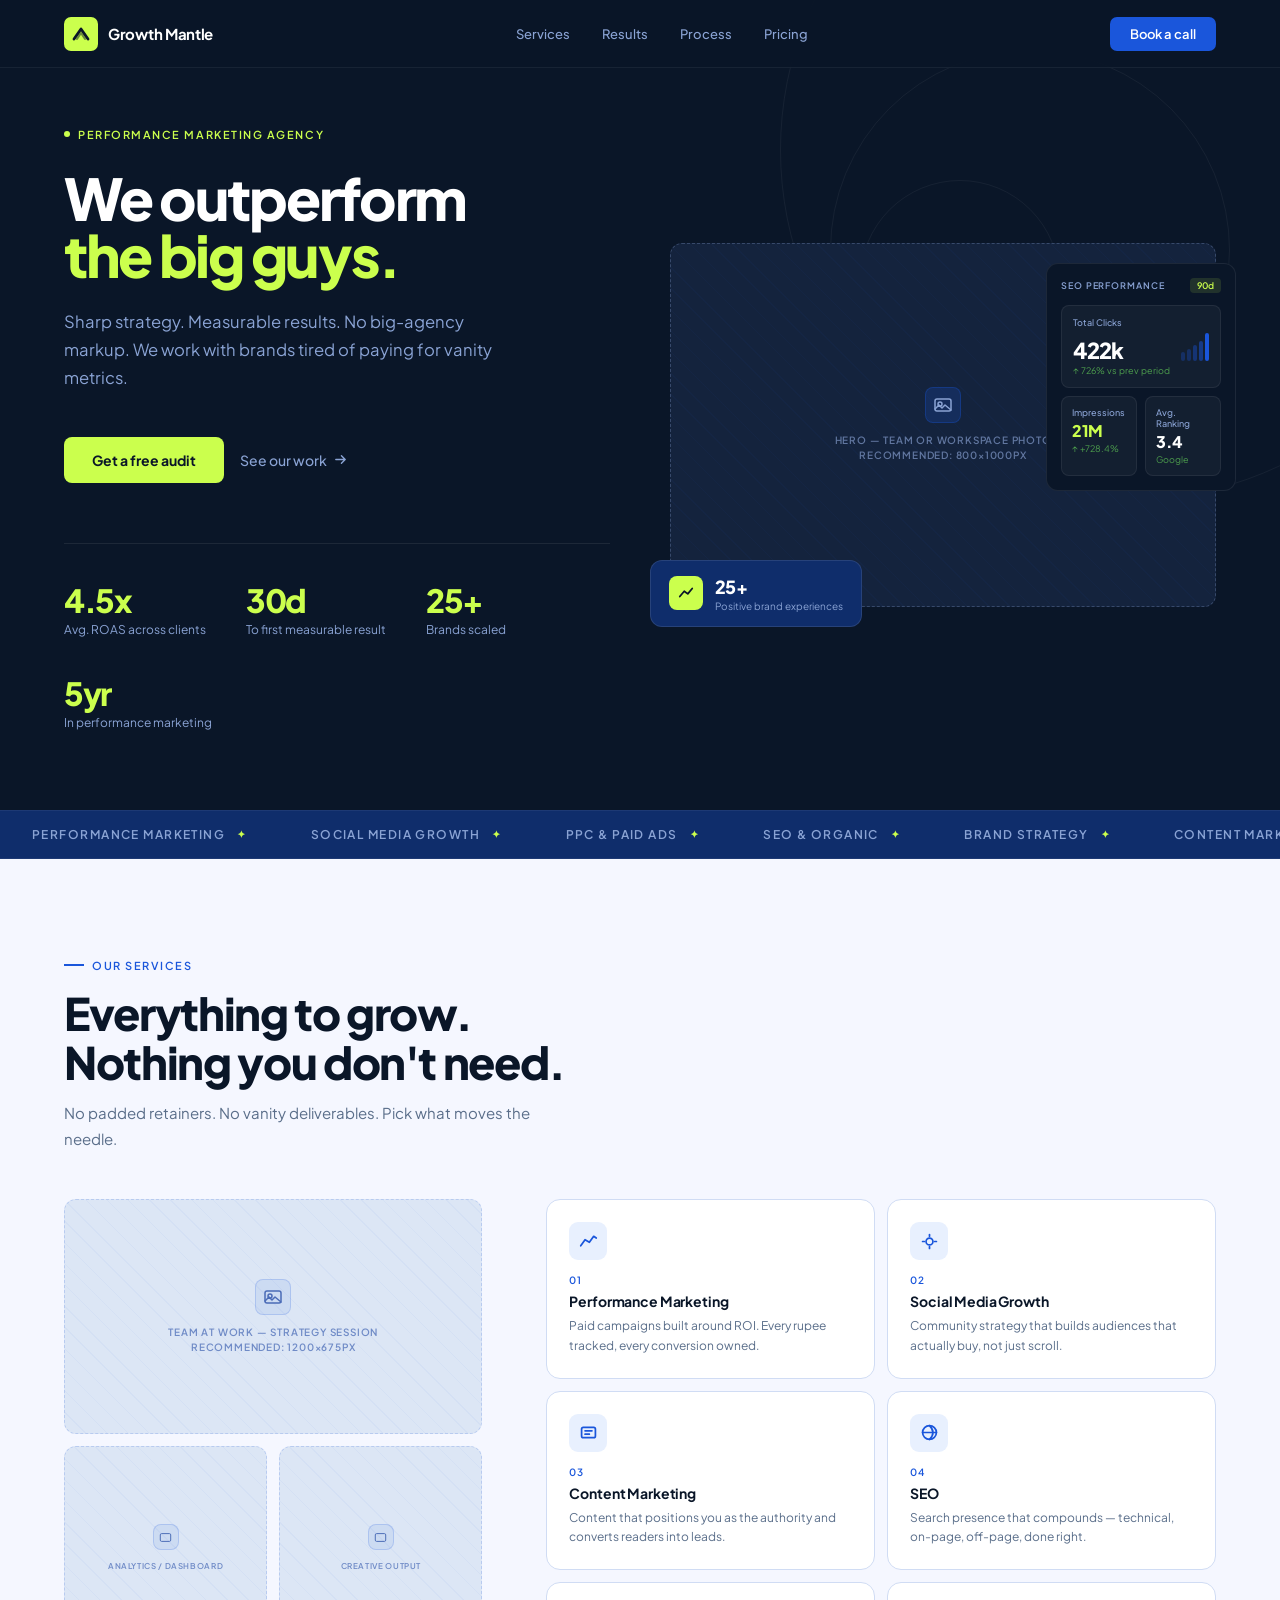
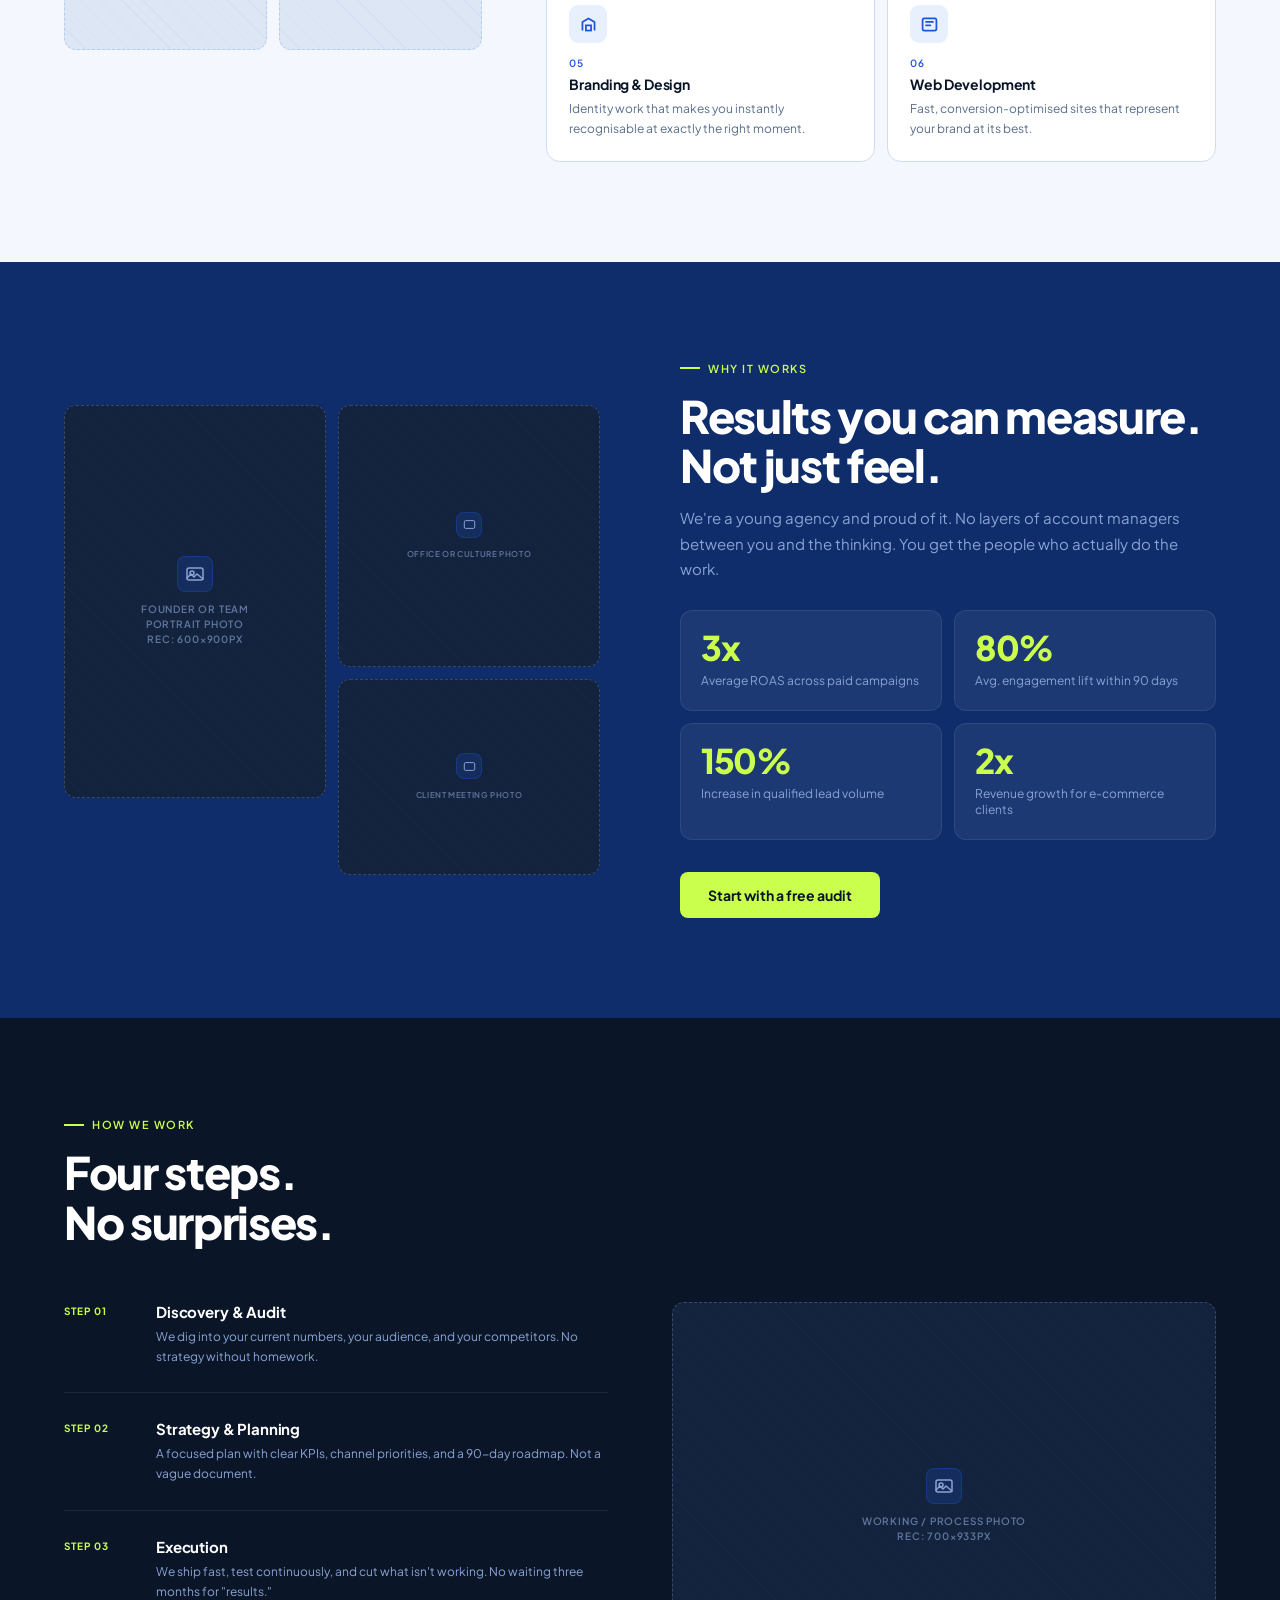
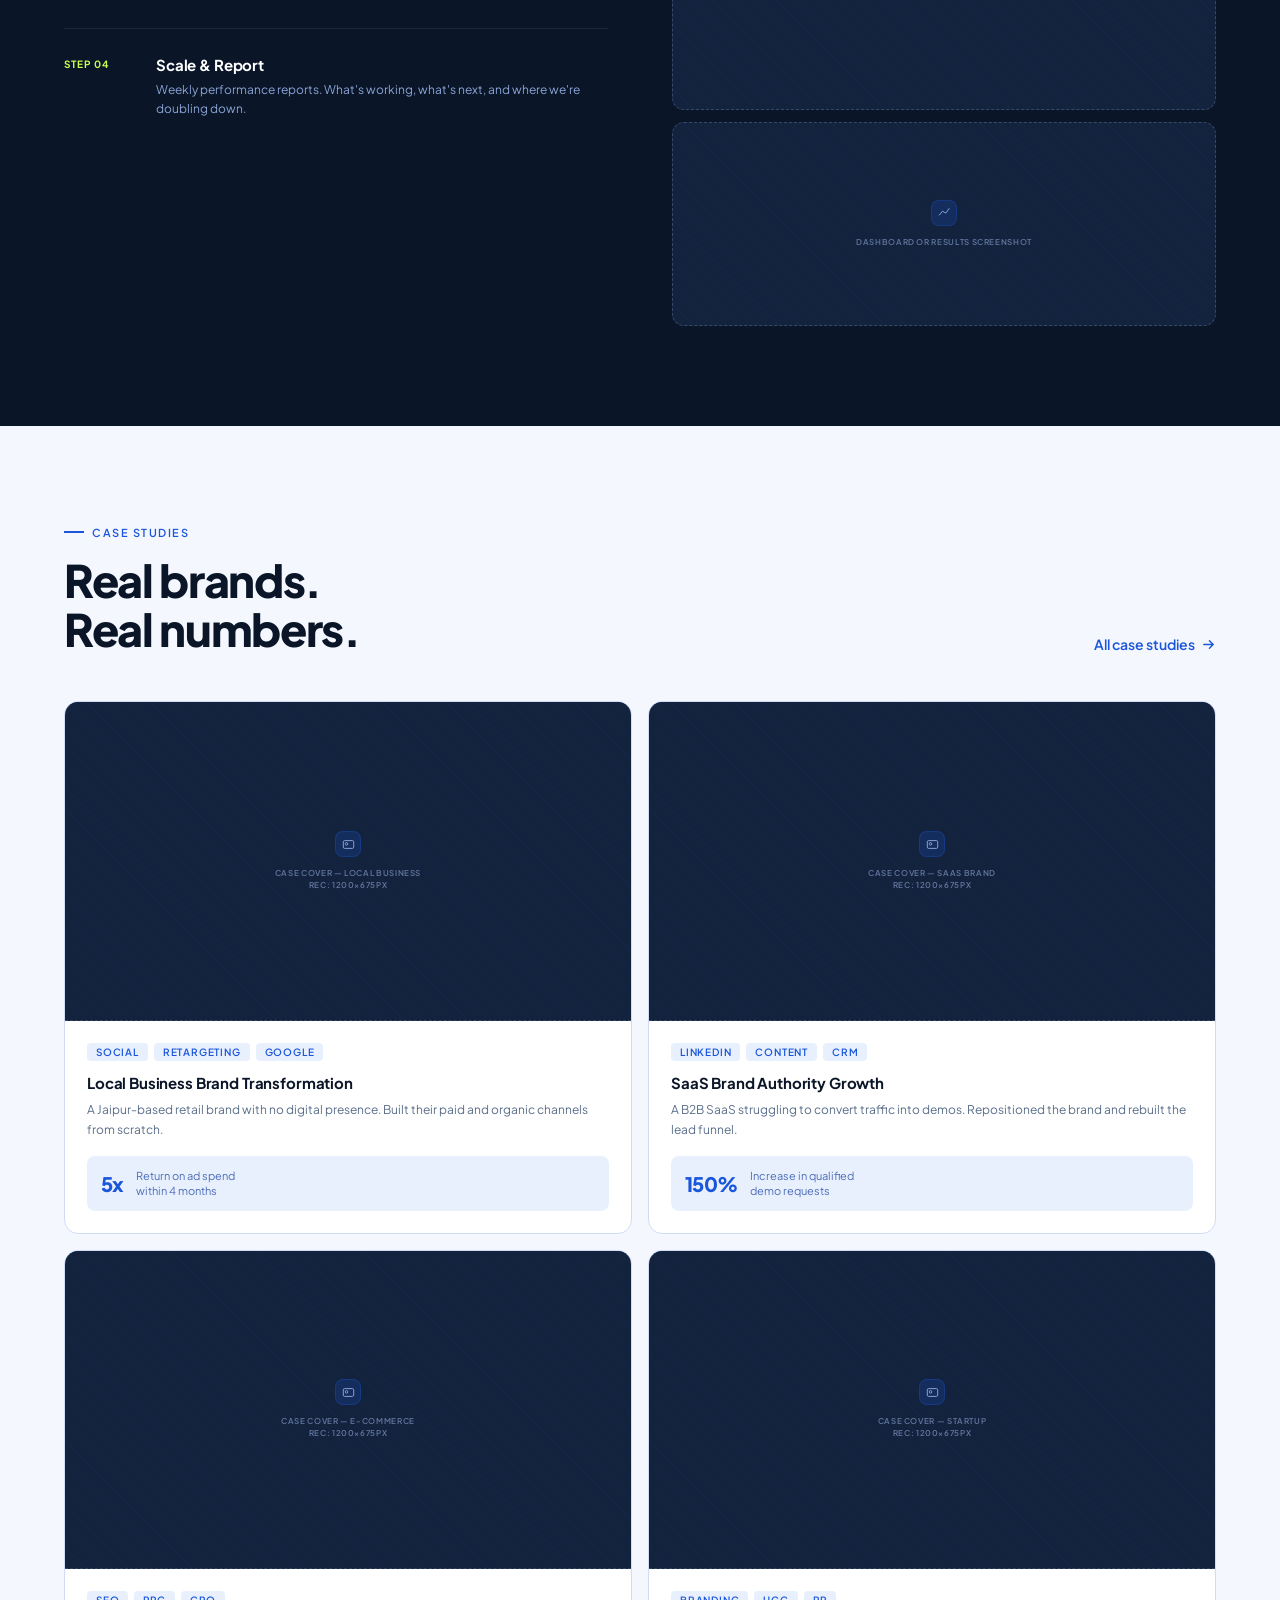
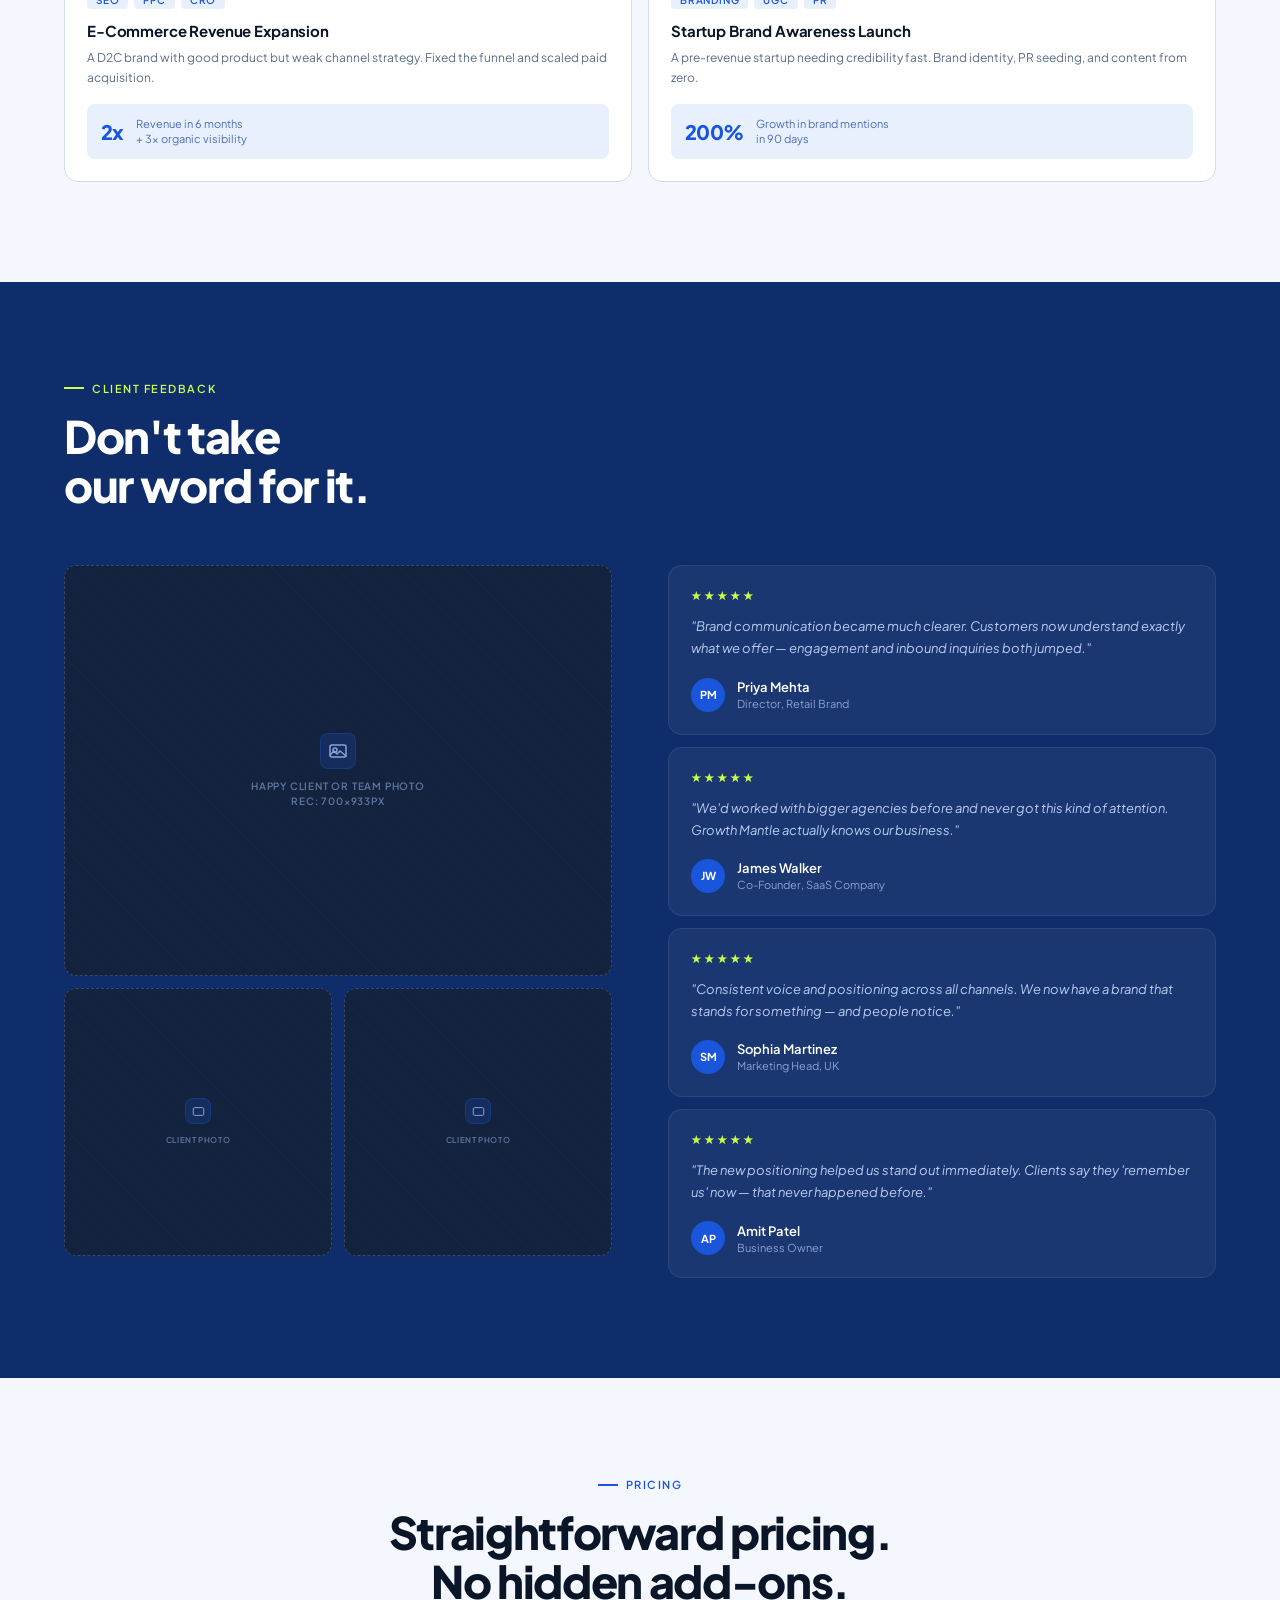
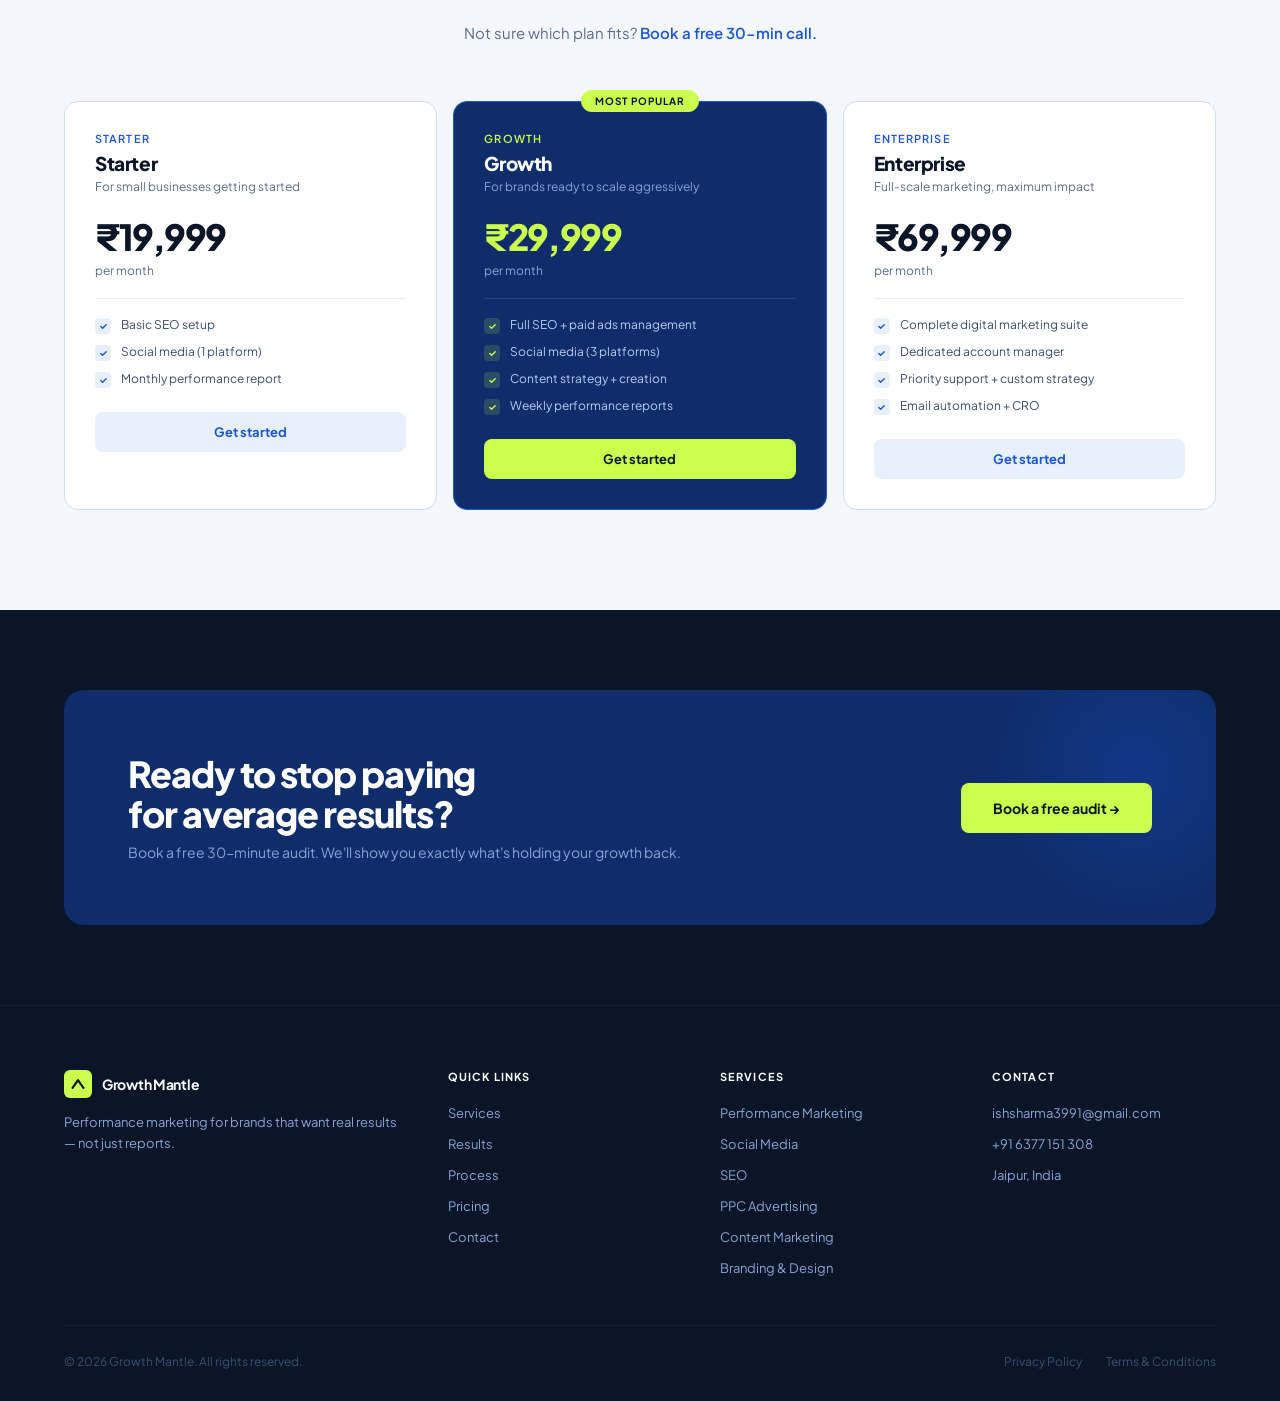
==== commit 559199a1: "refactor: replace inline hero stats card with modular CSS classes and updated layout" ====
--- a/index.html
+++ b/index.html
@@ -91,51 +91,45 @@
             <div class="ph-label">Hero — team or workspace photo<br />Recommended: 800×1000px</div>
           </div>
           <!-- Small inset top-right -->
-          <div class="hero-img-inset"
-            style="position:absolute; top:20px; right:-20px; width:200px; background:#0A1628; padding:14px; border-radius:12px; border:1px solid rgba(255,255,255,0.08); font-family:var(--font); display:flex; flex-direction:column; gap:10px;">
-
-            <div style="display:flex; align-items:center; justify-content:space-between; margin-bottom:4px;">
-              <span
-                style="font-size:10px; font-weight:600; letter-spacing:0.1em; text-transform:uppercase; color:#8AA3D4;">Campaign
-                Stats</span>
-              <span
-                style="font-size:9px; color:#CBFF4D; background:rgba(203,255,77,0.12); padding:2px 7px; border-radius:4px; font-weight:600;">Live</span>
-            </div>
-
-            <!-- ROAS -->
-            <div style="display:flex; flex-direction:column; gap:4px;">
-              <div style="display:flex; justify-content:space-between; align-items:center;">
-                <span style="font-size:9px; color:#8AA3D4;">ROAS</span>
-                <span style="font-size:13px; font-weight:800; color:#CBFF4D;">3.1x</span>
+          <div class="hero-stats-card">
+
+            <div class="hsc-header">
+              <span class="hsc-title">SEO Performance</span>
+              <span class="hsc-tag">90d</span>
+            </div>
+
+            <div class="hsc-main-box">
+              <div class="hsc-label">Total Clicks</div>
+              <div class="hsc-flex-row">
+                <div class="hsc-value-lg">422k</div>
+                <div class="hsc-chart">
+                  <div class="hsc-bar"></div>
+                  <div class="hsc-bar"></div>
+                  <div class="hsc-bar"></div>
+                  <div class="hsc-bar"></div>
+                  <div class="hsc-bar active"></div>
+                </div>
               </div>
-              <div style="height:4px; background:rgba(255,255,255,0.06); border-radius:4px; overflow:hidden;">
-                <div style="width:78%; height:100%; background:#CBFF4D;"></div>
+              <div class="hsc-trend">↑ 726% vs prev period</div>
+            </div>
+
+            <div class="hsc-grid">
+              <div class="hsc-grid-item">
+                <div class="hsc-label">Impressions</div>
+                <div class="hsc-val-sm hsc-val-volt">21M</div>
+                <div class="hsc-trend">↑ +728.4%</div>
               </div>
-            </div>
-
-            <!-- CPA -->
-            <div style="display:flex; flex-direction:column; gap:4px;">
-              <div style="display:flex; justify-content:space-between; align-items:center;">
-                <span style="font-size:9px; color:#8AA3D4;">CPA</span>
-                <span style="font-size:13px; font-weight:800; color:#ffffff;">₹390</span>
+              <div class="hsc-grid-item">
+                <div class="hsc-label">Avg. Ranking</div>
+                <div class="hsc-val-sm hsc-val-white">3.4</div>
+                <div class="hsc-trend"> Google</div>
               </div>
-              <div style="height:4px; background:rgba(255,255,255,0.06); border-radius:4px; overflow:hidden;">
-                <div style="width:65%; height:100%; background: #e8f0fd;"></div>
-              </div>
-            </div>
-
-            <!-- Revenue -->
-            <div style="display:flex; flex-direction:column; gap:4px;">
-              <div style="display:flex; justify-content:space-between; align-items:center;">
-                <span style="font-size:9px; color:#8AA3D4;">Revenue</span>
-                <span style="font-size:13px; font-weight:800; color:#ffffff;">₹6.8L</span>
-              </div>
-              <div style="height:4px; background:rgba(255,255,255,0.06); border-radius:4px; overflow:hidden;">
-                <div style="width:82%; height:100%; background:#1A56DB;"></div>
-              </div>
-            </div>
-
-          </div>
+            </div>
+
+          </div>
+
+
+          <!-- --------------------------------------------------- -->
           <!-- Floating badge -->
           <div class="hero-badge">
             <div class="hero-badge-icon"><svg width="16" height="16" viewBox="0 0 18 18" fill="none">
--- a/css/style.css
+++ b/css/style.css
@@ -1343,4 +1343,127 @@
         grid-template-columns: 1fr;
         padding: 40px 24px;
       }
+    }
+
+    /* REFACTORED HERO STATS CARD */
+    .hero-stats-card {
+      position: absolute;
+      top: 20px;
+      right: -20px;
+      background: #0A1628;
+      padding: 14px;
+      border-radius: 12px;
+      width: 190px;
+      font-family: 'Plus Jakarta Sans', sans-serif;
+      border: 1px solid rgba(255, 255, 255, 0.08);
+      z-index: 5;
+    }
+
+    .hsc-header {
+      display: flex;
+      align-items: center;
+      justify-content: space-between;
+      margin-bottom: 12px;
+    }
+
+    .hsc-title {
+      font-size: 9px;
+      font-weight: 600;
+      letter-spacing: 0.1em;
+      text-transform: uppercase;
+      color: #8AA3D4;
+    }
+
+    .hsc-tag {
+      font-size: 9px;
+      color: #CBFF4D;
+      background: rgba(203, 255, 77, 0.12);
+      padding: 2px 7px;
+      border-radius: 4px;
+      font-weight: 600;
+    }
+
+    .hsc-main-box {
+      background: rgba(255, 255, 255, 0.04);
+      border: 0.5px solid rgba(255, 255, 255, 0.07);
+      border-radius: 8px;
+      padding: 11px;
+      margin-bottom: 8px;
+    }
+
+    .hsc-label {
+      font-size: 9px;
+      color: #8AA3D4;
+      font-weight: 500;
+      margin-bottom: 5px;
+    }
+
+    .hsc-flex-row {
+      display: flex;
+      align-items: flex-end;
+      justify-content: space-between;
+    }
+
+    .hsc-value-lg {
+      font-size: 22px;
+      font-weight: 800;
+      color: #fff;
+      letter-spacing: -0.04em;
+      line-height: 1;
+    }
+
+    .hsc-chart {
+      display: flex;
+      align-items: flex-end;
+      gap: 2px;
+      height: 28px;
+    }
+
+    .hsc-bar {
+      width: 4px;
+      background: rgba(26, 86, 219, 0.3);
+      border-radius: 2px;
+    }
+
+    .hsc-bar:nth-child(1) { height: 30%; }
+    .hsc-bar:nth-child(2) { height: 42%; }
+    .hsc-bar:nth-child(3) { height: 55%; background: rgba(26, 86, 219, 0.4); }
+    .hsc-bar:nth-child(4) { height: 70%; background: rgba(26, 86, 219, 0.5); }
+    .hsc-bar.active {
+      height: 100%;
+      background: #1A56DB;
+    }
+
+    .hsc-trend {
+      font-size: 9px;
+      color: #4d9e4d;
+      margin-top: 4px;
+    }
+
+    .hsc-grid {
+      display: grid;
+      grid-template-columns: 1fr 1fr;
+      gap: 8px;
+    }
+
+    .hsc-grid-item {
+      background: rgba(255, 255, 255, 0.04);
+      border: 0.5px solid rgba(255, 255, 255, 0.07);
+      border-radius: 8px;
+      padding: 10px;
+    }
+
+    .hsc-val-sm {
+      font-size: 16px;
+      font-weight: 800;
+      letter-spacing: -0.03em;
+      line-height: 1;
+    }
+
+    .hsc-val-white {
+      color: #fff;
+    }
+
+    .hsc-val-volt {
+      color: #CBFF4D;
     }
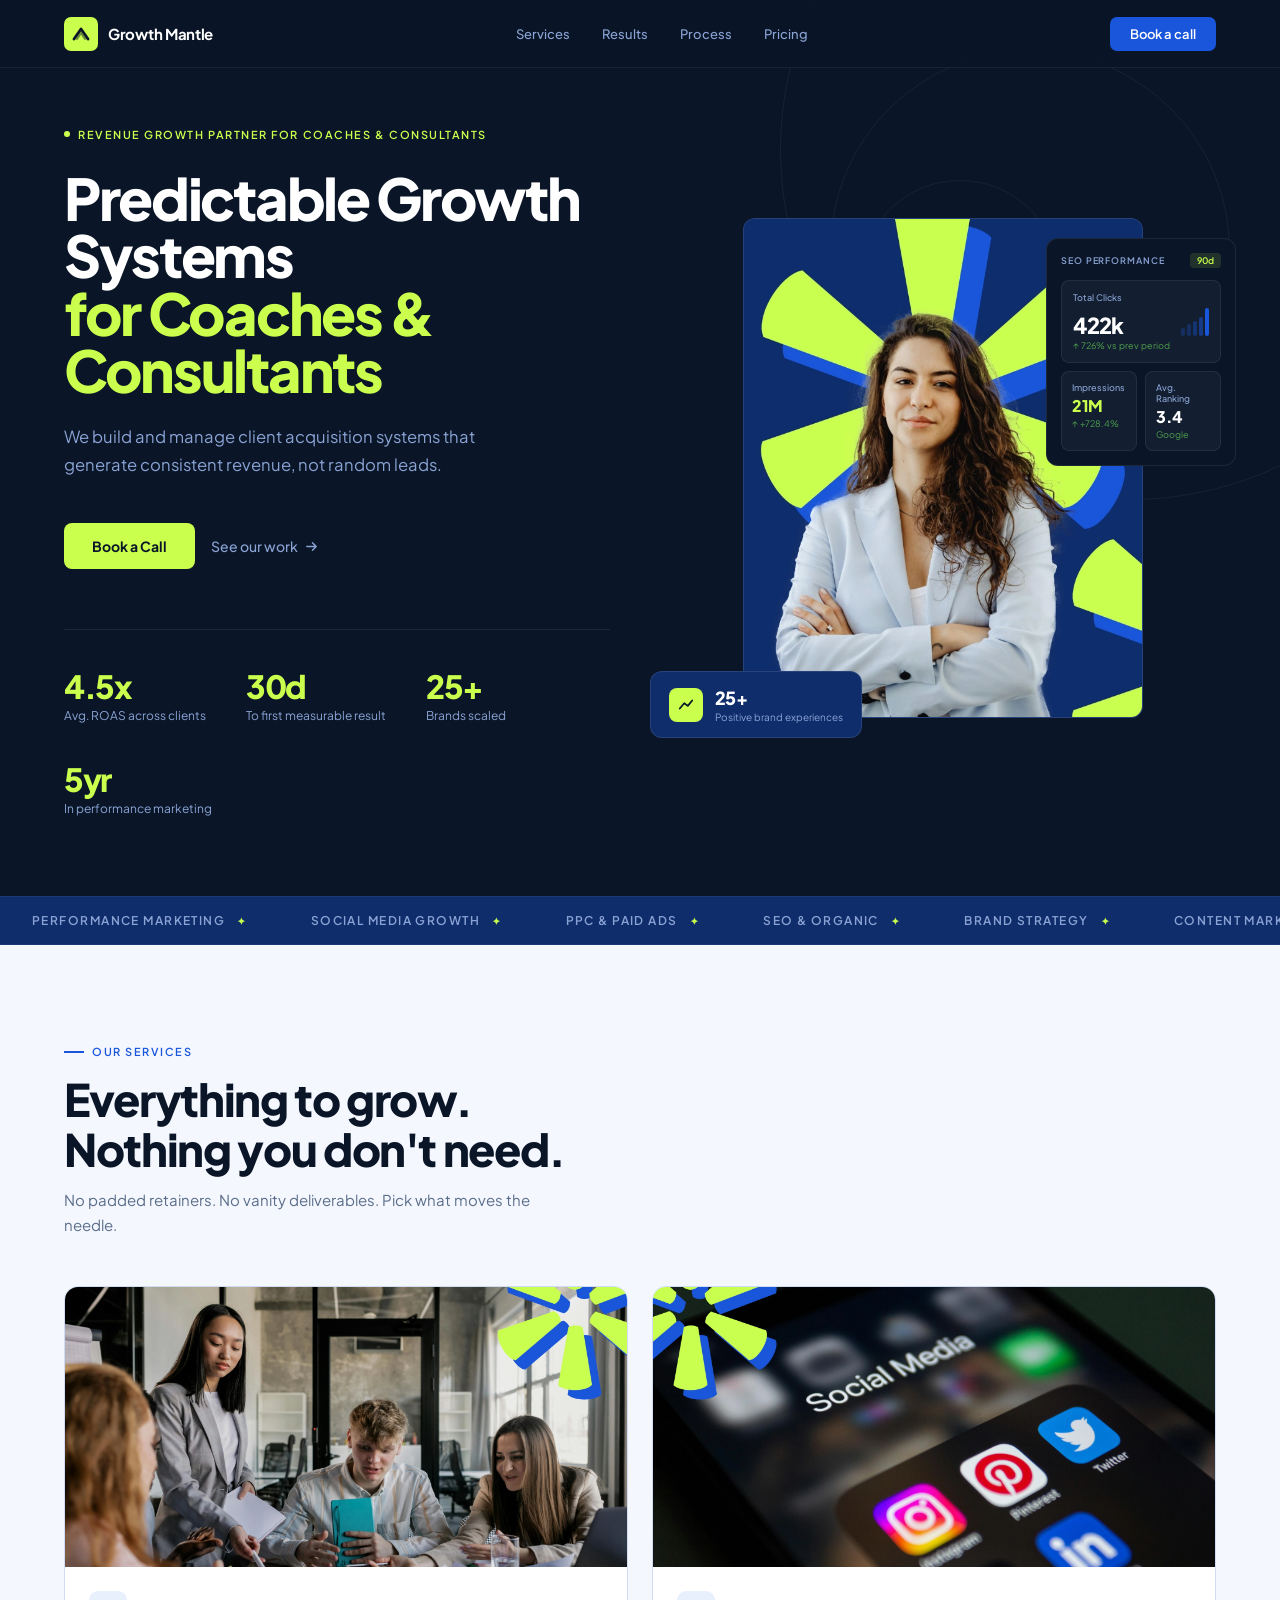
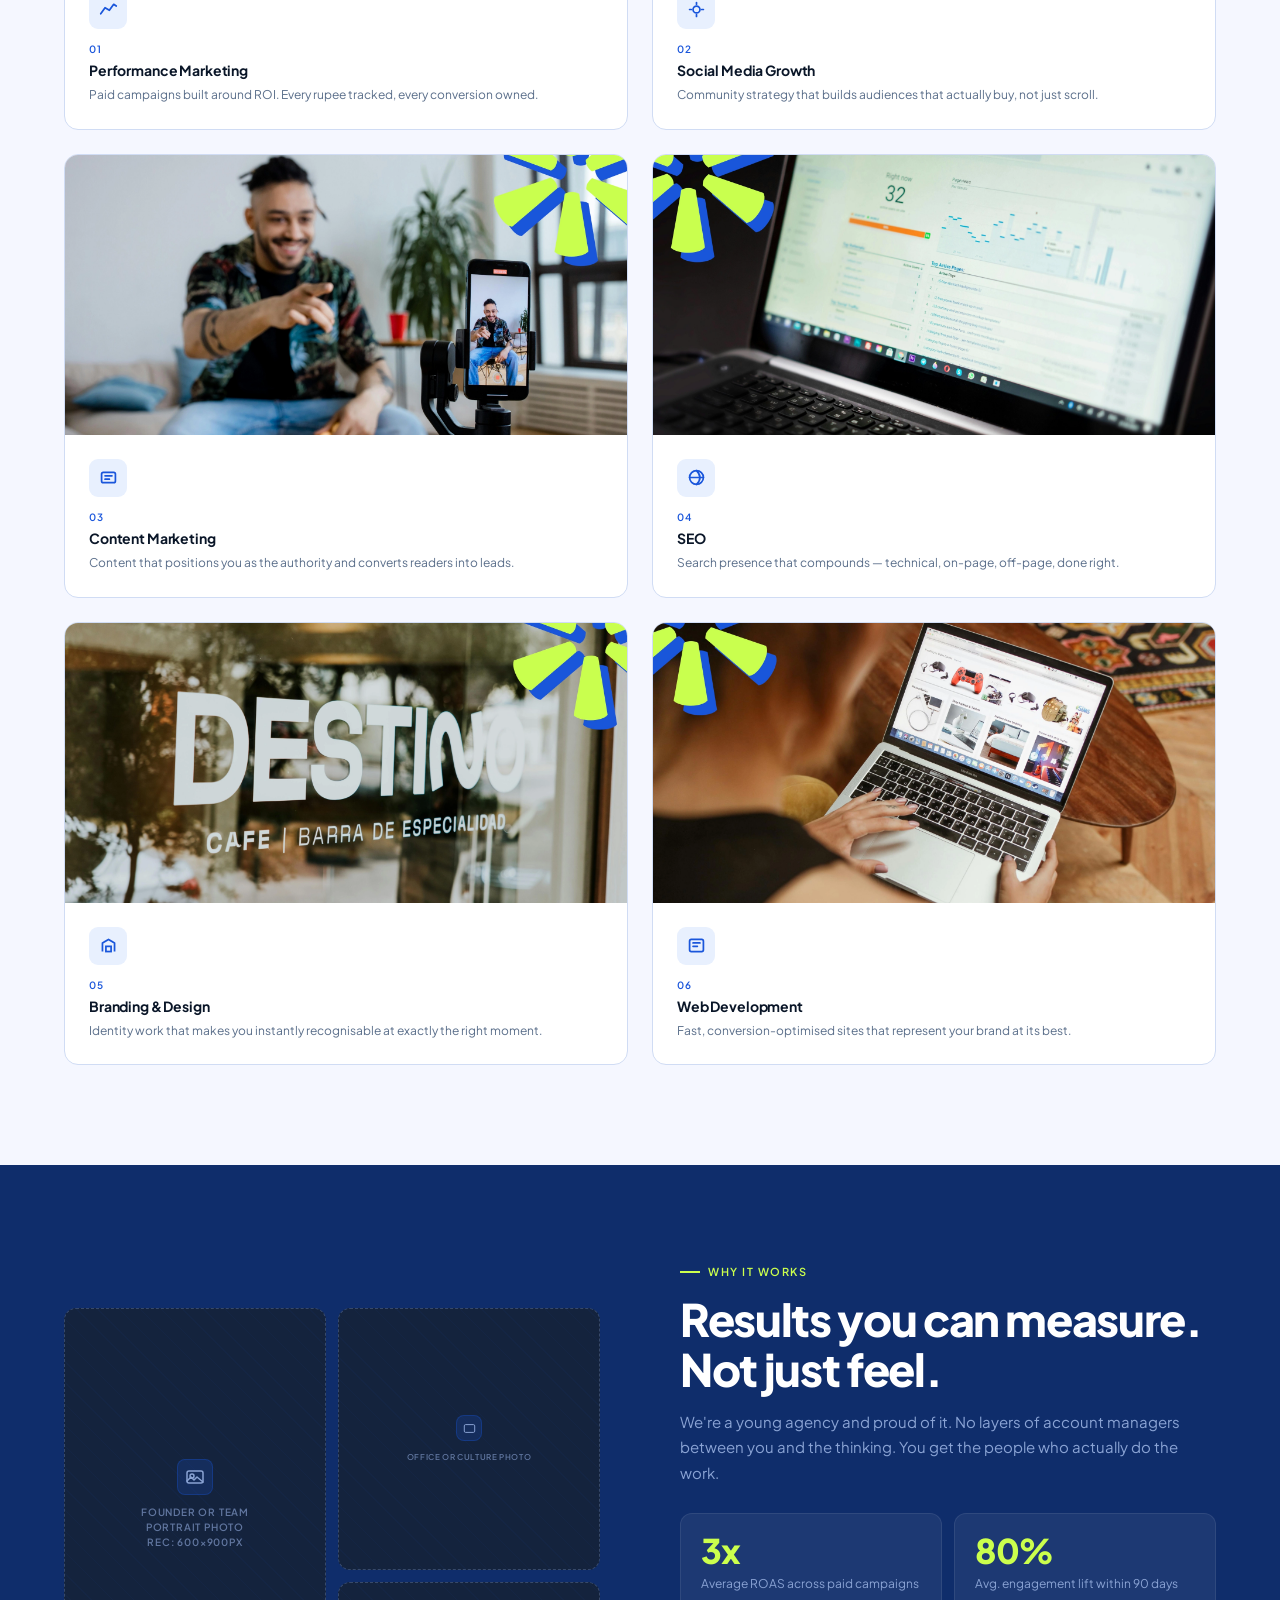
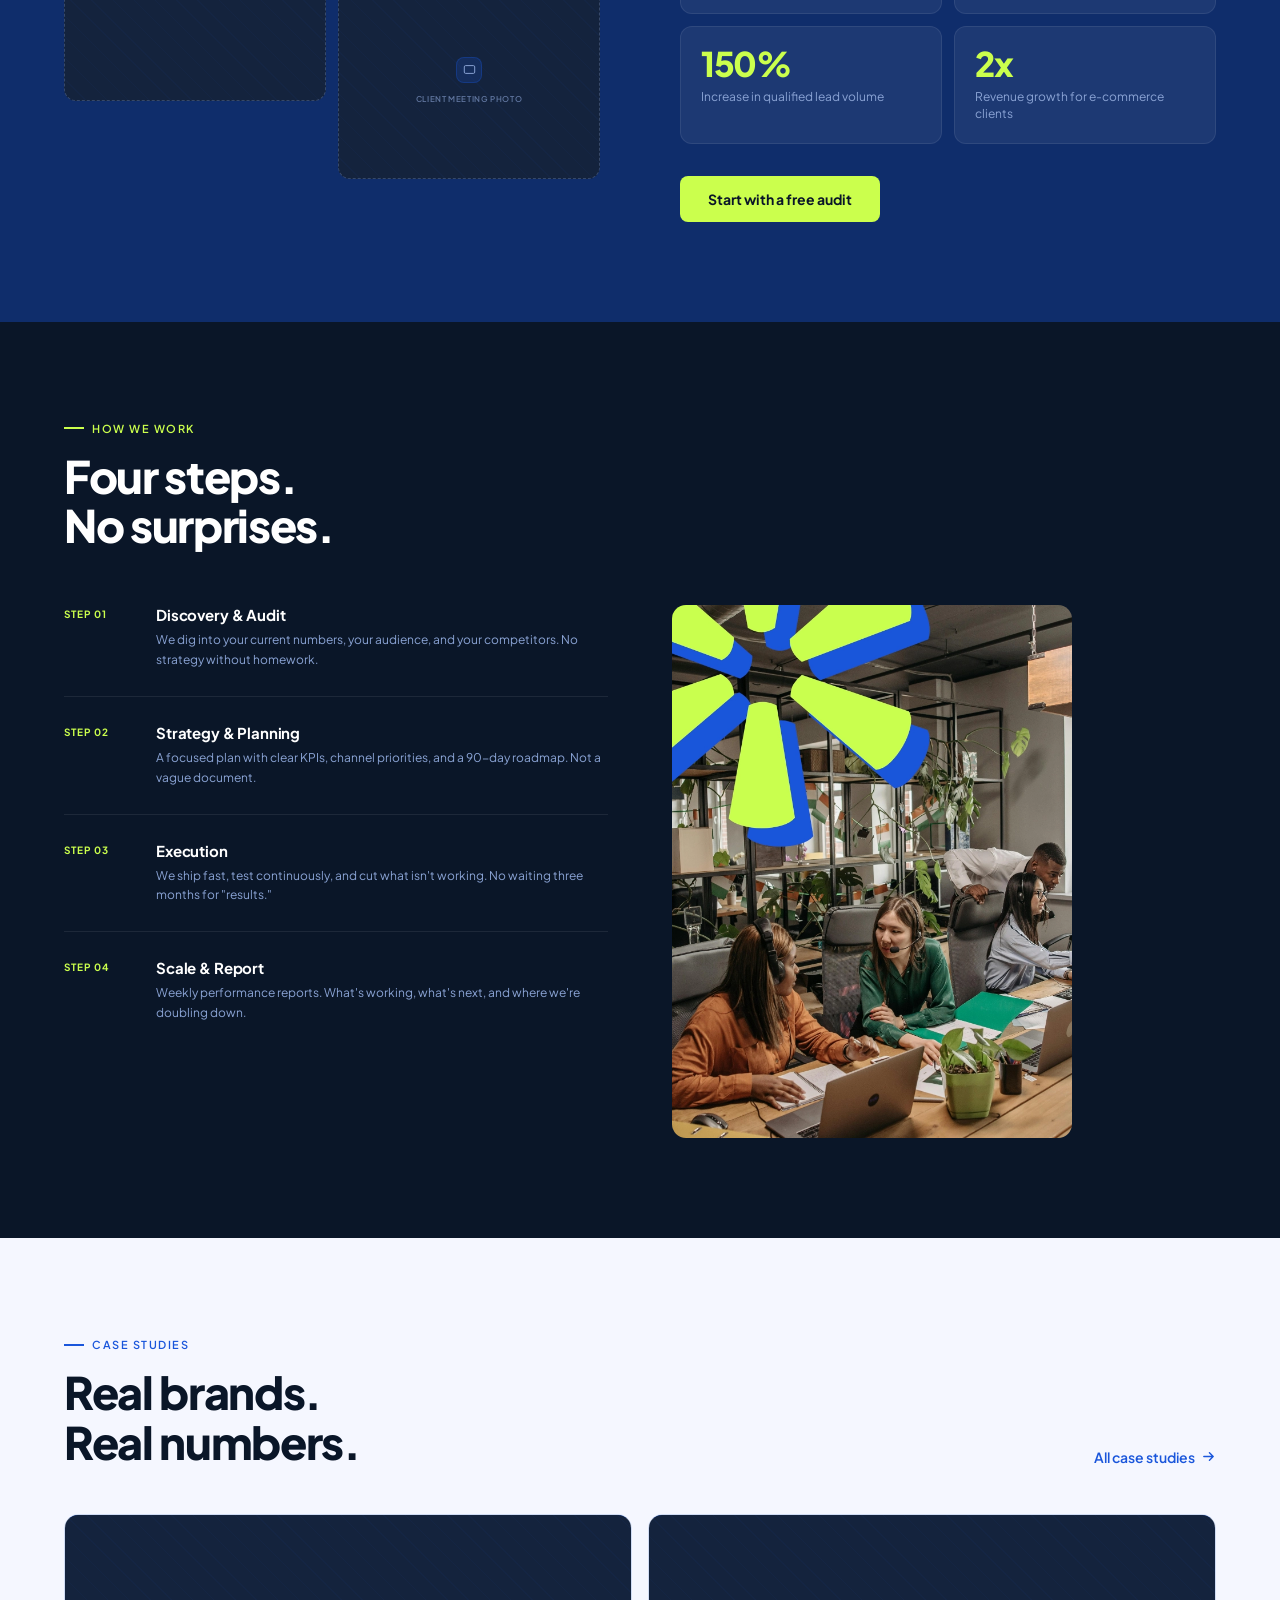
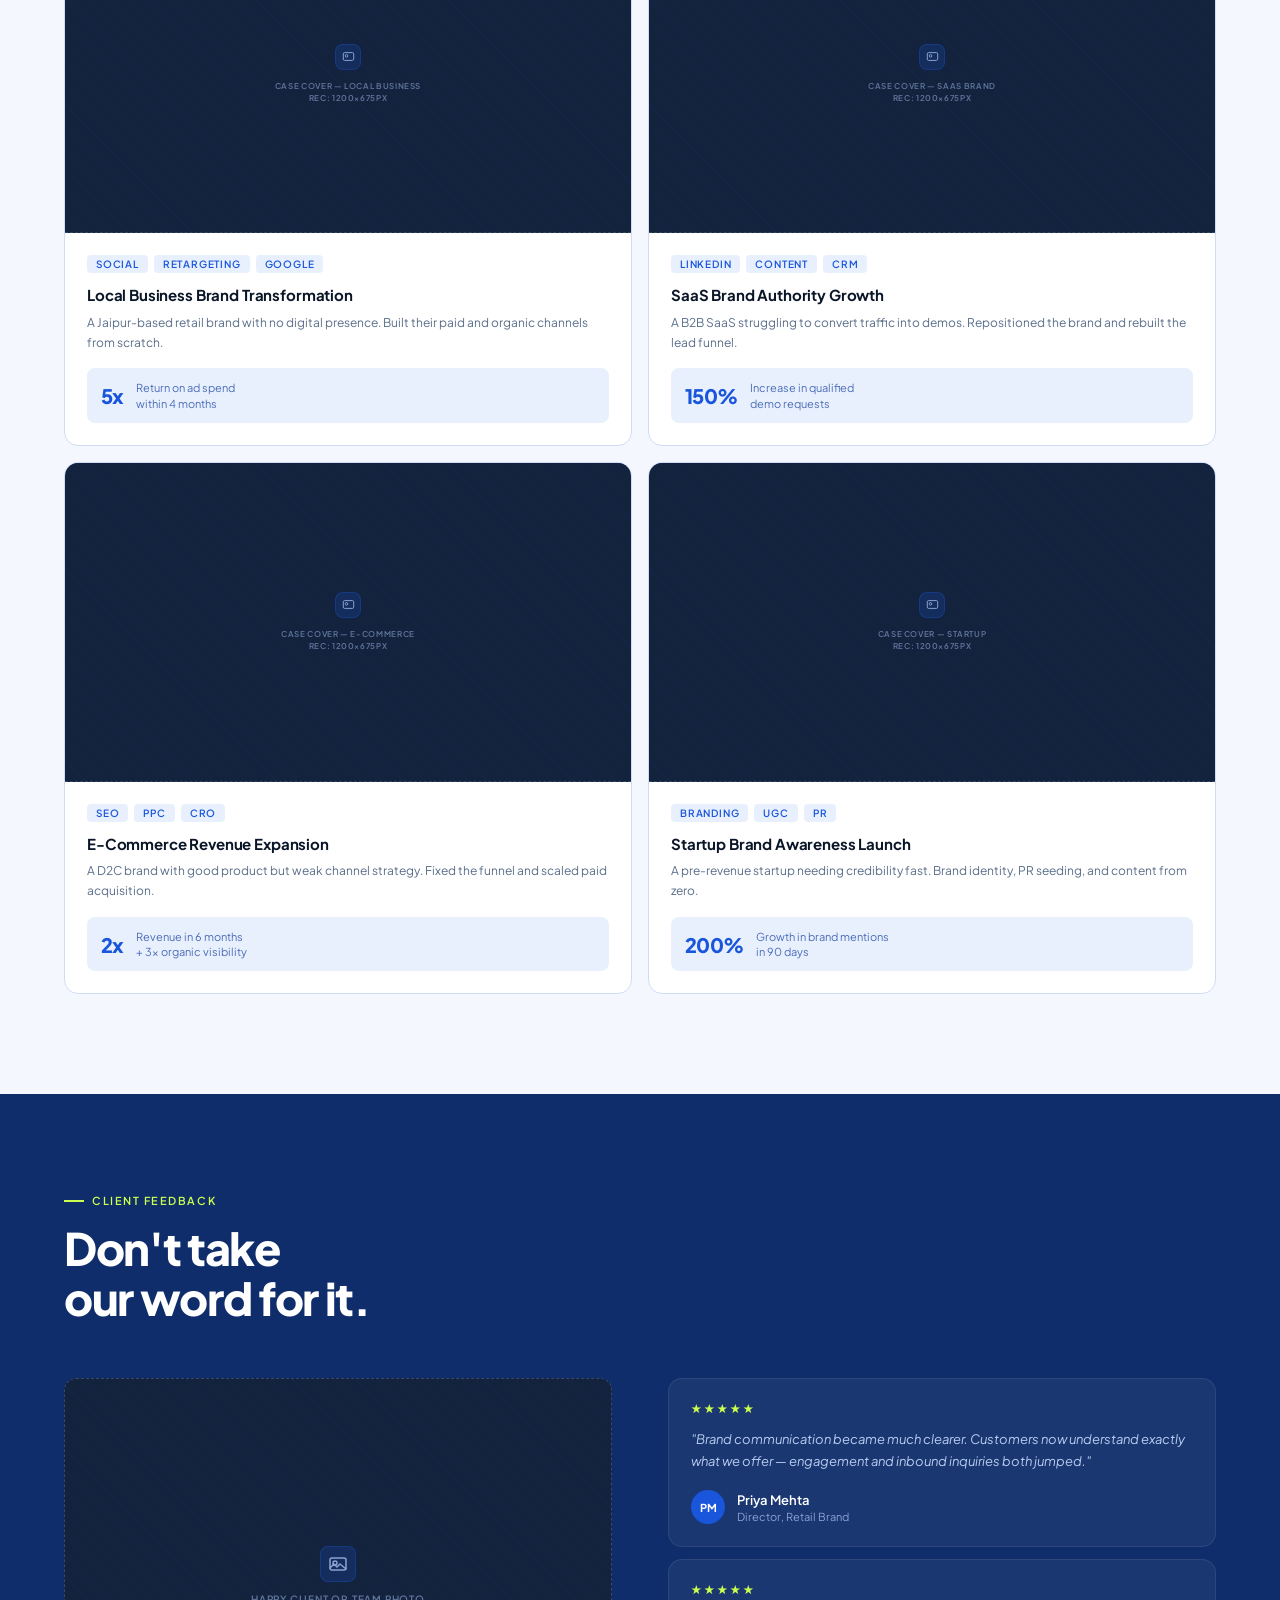
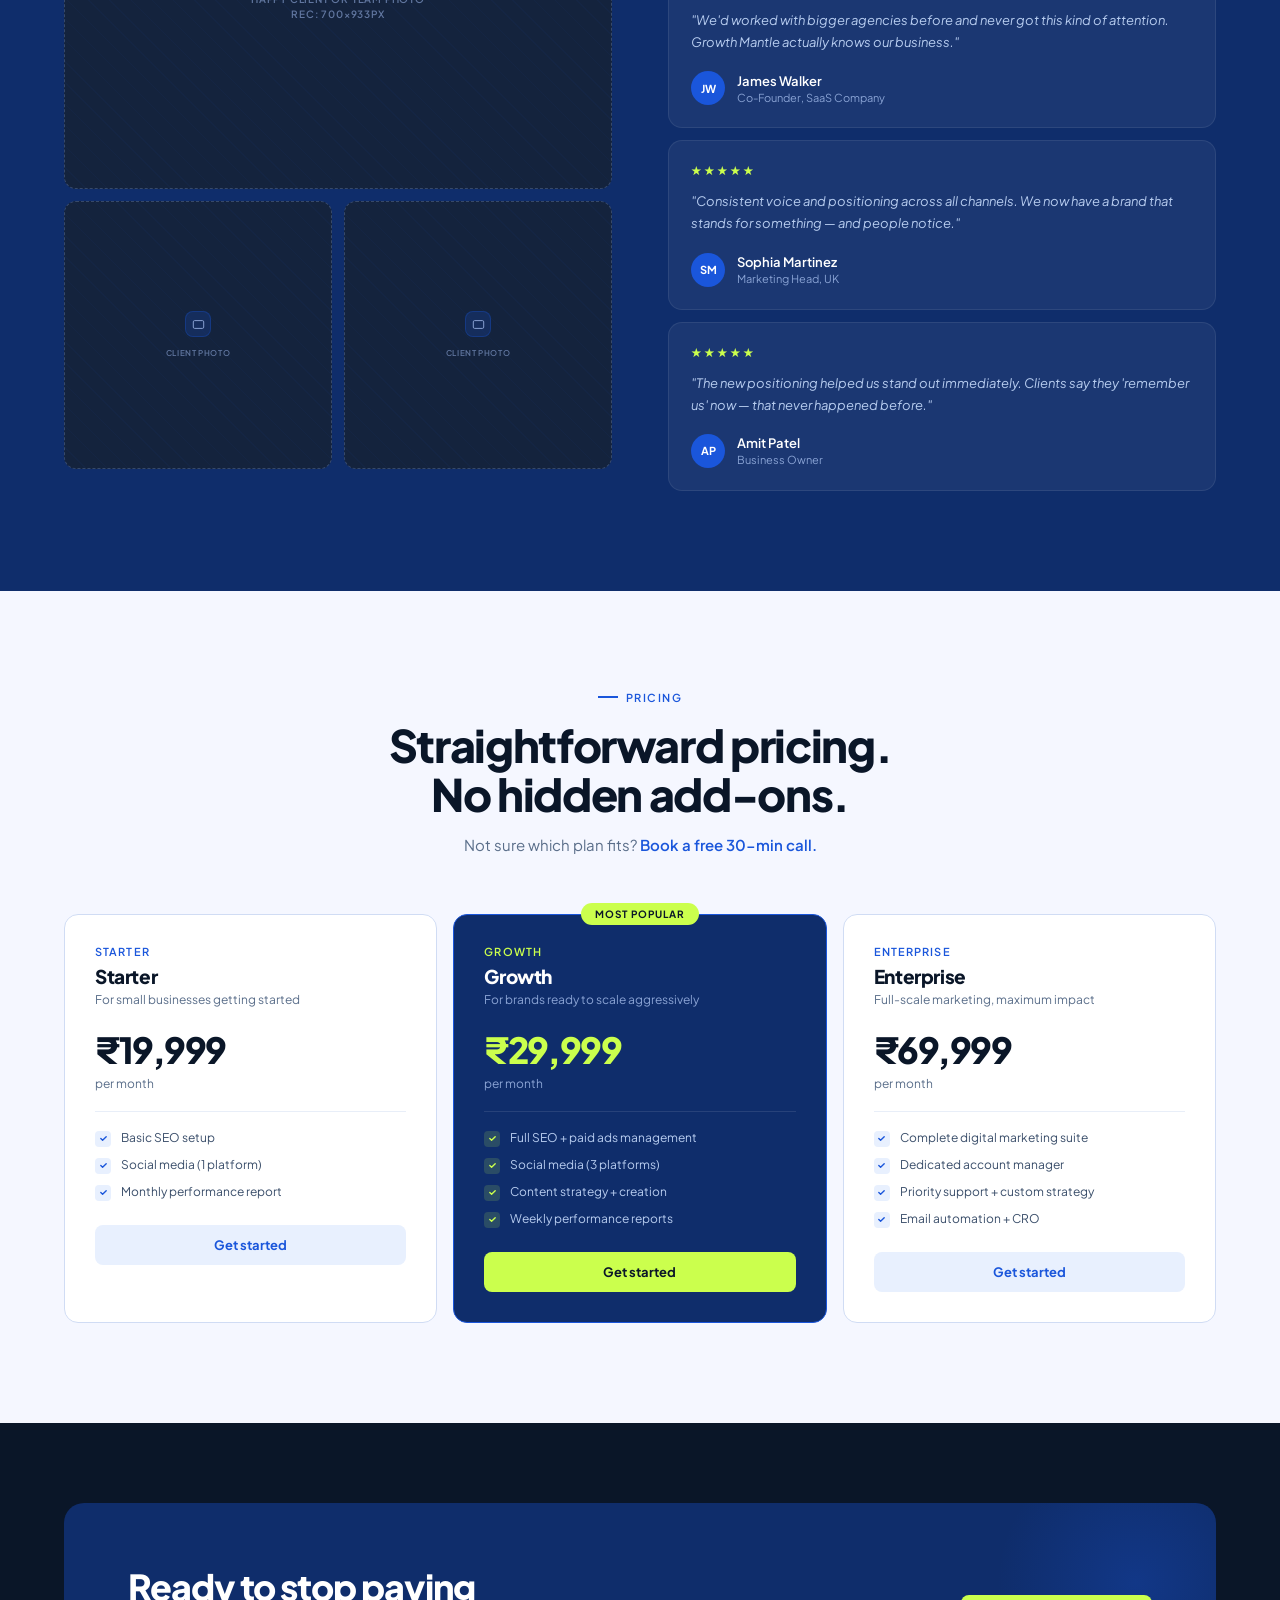
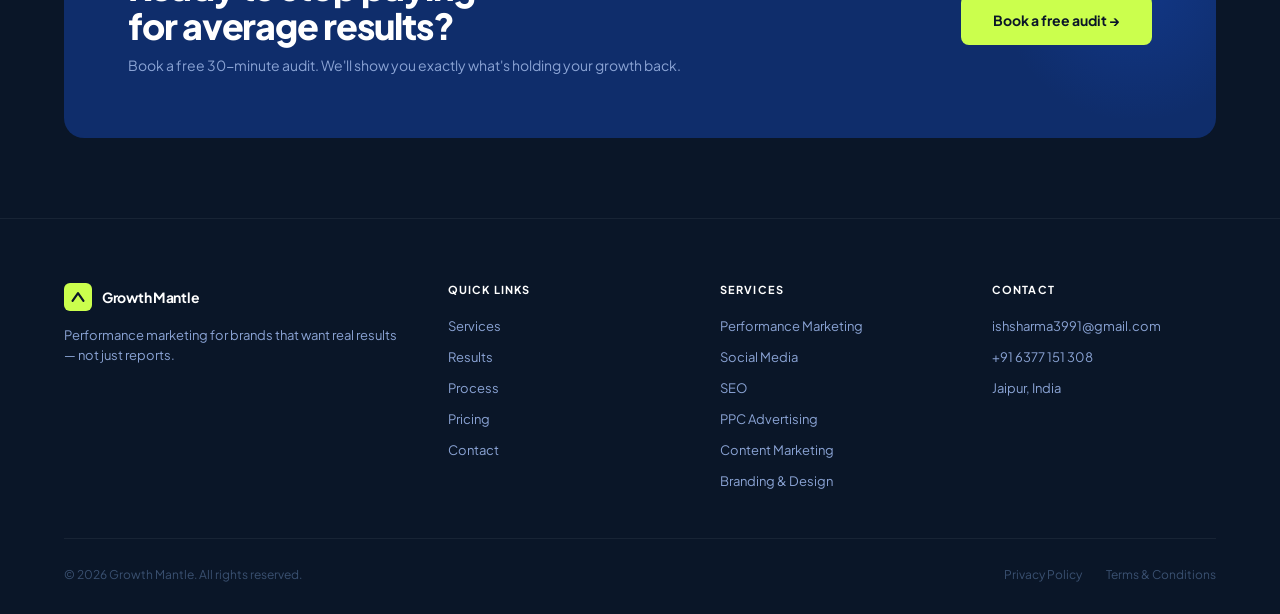
==== commit fd0db845: "feat: import project assets and media files for BucksMedia agency website" ====
--- a/index.html
+++ b/index.html
@@ -44,12 +44,15 @@
     <div class="hero-inner">
 
       <div class="hero-left">
-        <div class="hero-eyebrow"><span class="hero-dot"></span> Performance Marketing Agency</div>
-        <h1 class="hero-h1">We outperform<br /><span>the big guys.</span></h1>
-        <p class="hero-sub">Sharp strategy. Measurable results. No big-agency markup. We work with brands tired of
-          paying for vanity metrics.</p>
+        <div class="hero-eyebrow"><span class="hero-dot"></span> Revenue Growth Partner for Coaches & Consultants</div>
+        <h1 class="hero-h1">Predictable Growth Systems
+          <br />
+          <span>for Coaches & Consultants</span>
+        </h1>
+        <p class="hero-sub">We build and manage client acquisition systems that generate consistent revenue, not random
+          leads.</p>
         <div class="hero-actions">
-          <a href="#contact" class="btn-primary">Get a free audit</a>
+          <a href="#contact" class="btn-primary">Book a Call</a>
           <a href="#results" class="btn-ghost">
             See our work
             <svg width="15" height="15" viewBox="0 0 16 16" fill="none">
@@ -81,14 +84,8 @@
       <div class="hero-right">
         <div class="hero-img-wrap">
           <!-- Main hero image -->
-          <div class="ph hero-img-main">
-            <div class="ph-icon"><svg width="20" height="20" viewBox="0 0 20 20" fill="none">
-                <rect x="2" y="4" width="16" height="12" rx="2" stroke="#8AA3D4" stroke-width="1.5" />
-                <circle cx="7" cy="9" r="2" stroke="#8AA3D4" stroke-width="1.5" />
-                <path d="M2 14l4-4 3 3 3-3 6 5" stroke="#8AA3D4" stroke-width="1.5" stroke-linecap="round"
-                  stroke-linejoin="round" />
-              </svg></div>
-            <div class="ph-label">Hero — team or workspace photo<br />Recommended: 800×1000px</div>
+          <div class="hero-img-main">
+            <img src="images/hero-section.webp" alt="Growth Mantle Hero Image">
           </div>
           <!-- Small inset top-right -->
           <div class="hero-stats-card">
@@ -175,95 +172,89 @@
       <h2 class="sec-h2">Everything to grow.<br />Nothing you don't need.</h2>
       <p class="sec-p">No padded retainers. No vanity deliverables. Pick what moves the needle.</p>
 
-      <div class="svc-layout" style="margin-top: 48px;">
-        <div>
-          <!-- Image stack -->
-          <div class="svc-img-stack" style="margin-top: 0;">
-            <div class="ph svc-img-wide light">
-              <div class="ph-icon"><svg width="20" height="20" viewBox="0 0 20 20" fill="none">
-                  <rect x="2" y="4" width="16" height="12" rx="2" stroke="#4B6CB7" stroke-width="1.5" />
-                  <circle cx="7" cy="9" r="2" stroke="#4B6CB7" stroke-width="1.5" />
-                  <path d="M2 14l4-4 3 3 3-3 6 5" stroke="#4B6CB7" stroke-width="1.5" stroke-linecap="round"
-                    stroke-linejoin="round" />
-                </svg></div>
-              <div class="ph-label">Team at work — strategy session<br />Recommended: 1200×675px</div>
-            </div>
-            <div class="svc-img-pair">
-              <div class="ph svc-img-sq light">
-                <div class="ph-icon" style="width:26px;height:26px;"><svg width="13" height="13" viewBox="0 0 20 20"
-                    fill="none">
-                    <rect x="2" y="4" width="16" height="12" rx="2" stroke="#4B6CB7" stroke-width="1.5" />
-                  </svg></div>
-                <div class="ph-label" style="font-size:8px;">Analytics / dashboard</div>
-              </div>
-              <div class="ph svc-img-sq light">
-                <div class="ph-icon" style="width:26px;height:26px;"><svg width="13" height="13" viewBox="0 0 20 20"
-                    fill="none">
-                    <rect x="2" y="4" width="16" height="12" rx="2" stroke="#4B6CB7" stroke-width="1.5" />
-                  </svg></div>
-                <div class="ph-label" style="font-size:8px;">Creative output</div>
-              </div>
-            </div>
-          </div>
-        </div>
-        <div>
-          <div class="svc-grid" style="margin-top:0;">
-            <div class="svc-card fade-up">
-              <div class="svc-icon"><svg width="19" height="19" viewBox="0 0 22 22" fill="none">
-                  <path d="M2 16 L7 9 L12 12 L17 5 L20 7" stroke="#1A56DB" stroke-width="2" stroke-linecap="round"
-                    stroke-linejoin="round" />
-                </svg></div>
-              <div class="svc-n">01</div>
-              <div class="svc-name">Performance Marketing</div>
-              <div class="svc-desc">Paid campaigns built around ROI. Every rupee tracked, every conversion owned.</div>
-            </div>
-            <div class="svc-card fade-up">
-              <div class="svc-icon"><svg width="19" height="19" viewBox="0 0 22 22" fill="none">
-                  <circle cx="11" cy="11" r="4" stroke="#1A56DB" stroke-width="2" />
-                  <path d="M11 3v2M11 17v2M3 11h2M17 11h2" stroke="#1A56DB" stroke-width="2" stroke-linecap="round" />
-                </svg></div>
-              <div class="svc-n">02</div>
-              <div class="svc-name">Social Media Growth</div>
-              <div class="svc-desc">Community strategy that builds audiences that actually buy, not just scroll.</div>
-            </div>
-            <div class="svc-card fade-up">
-              <div class="svc-icon"><svg width="19" height="19" viewBox="0 0 22 22" fill="none">
-                  <rect x="3" y="5" width="16" height="12" rx="2" stroke="#1A56DB" stroke-width="2" />
-                  <path d="M7 9h8M7 13h5" stroke="#1A56DB" stroke-width="2" stroke-linecap="round" />
-                </svg></div>
-              <div class="svc-n">03</div>
-              <div class="svc-name">Content Marketing</div>
-              <div class="svc-desc">Content that positions you as the authority and converts readers into leads.</div>
-            </div>
-            <div class="svc-card fade-up">
-              <div class="svc-icon"><svg width="19" height="19" viewBox="0 0 22 22" fill="none">
-                  <circle cx="11" cy="11" r="8" stroke="#1A56DB" stroke-width="2" />
-                  <path d="M11 3c0 0 4 4 4 8s-4 8-4 8M3 11h16" stroke="#1A56DB" stroke-width="2"
-                    stroke-linecap="round" />
-                </svg></div>
-              <div class="svc-n">04</div>
-              <div class="svc-name">SEO</div>
-              <div class="svc-desc">Search presence that compounds — technical, on-page, off-page, done right.</div>
-            </div>
-            <div class="svc-card fade-up">
-              <div class="svc-icon"><svg width="19" height="19" viewBox="0 0 22 22" fill="none">
-                  <path d="M4 18 L4 8 L11 4 L18 8 L18 18" stroke="#1A56DB" stroke-width="2" stroke-linejoin="round" />
-                  <rect x="8" y="12" width="6" height="6" stroke="#1A56DB" stroke-width="2" />
-                </svg></div>
-              <div class="svc-n">05</div>
-              <div class="svc-name">Branding & Design</div>
-              <div class="svc-desc">Identity work that makes you instantly recognisable at exactly the right moment.
-              </div>
-            </div>
-            <div class="svc-card fade-up">
-              <div class="svc-icon"><svg width="19" height="19" viewBox="0 0 22 22" fill="none">
-                  <rect x="3" y="4" width="16" height="14" rx="2" stroke="#1A56DB" stroke-width="2" />
-                  <path d="M7 8h8M7 12h5" stroke="#1A56DB" stroke-width="2" stroke-linecap="round" />
-                </svg></div>
-              <div class="svc-n">06</div>
-              <div class="svc-name">Web Development</div>
-              <div class="svc-desc">Fast, conversion-optimised sites that represent your brand at its best.</div>
-            </div>
+      <div class="svc-grid" style="margin-top: 48px;">
+        <!-- Card 1 -->
+        <div class="svc-card fade-up">
+          <img src="images/Services/service%20images_1Performance%20Marketing.webp" alt="Performance Marketing"
+            class="svc-card-img">
+          <div class="svc-card-body">
+            <div class="svc-icon"><svg width="19" height="19" viewBox="0 0 22 22" fill="none">
+                <path d="M2 16 L7 9 L12 12 L17 5 L20 7" stroke="#1A56DB" stroke-width="2" stroke-linecap="round"
+                  stroke-linejoin="round" />
+              </svg></div>
+            <div class="svc-n">01</div>
+            <div class="svc-name">Performance Marketing</div>
+            <div class="svc-desc">Paid campaigns built around ROI. Every rupee tracked, every conversion owned.</div>
+          </div>
+        </div>
+        <!-- Card 2 -->
+        <div class="svc-card fade-up">
+          <img src="images/Services/service%20images_2Social%20Media%20Growth.webp" alt="Social Media Growth"
+            class="svc-card-img">
+          <div class="svc-card-body">
+            <div class="svc-icon"><svg width="19" height="19" viewBox="0 0 22 22" fill="none">
+                <circle cx="11" cy="11" r="4" stroke="#1A56DB" stroke-width="2" />
+                <path d="M11 3v2M11 17v2M3 11h2M17 11h2" stroke="#1A56DB" stroke-width="2" stroke-linecap="round" />
+              </svg></div>
+            <div class="svc-n">02</div>
+            <div class="svc-name">Social Media Growth</div>
+            <div class="svc-desc">Community strategy that builds audiences that actually buy, not just scroll.</div>
+          </div>
+        </div>
+        <!-- Card 3 -->
+        <div class="svc-card fade-up">
+          <img src="images/Services/service%20images_3Content%20Marketing.webp" alt="Content Marketing"
+            class="svc-card-img">
+          <div class="svc-card-body">
+            <div class="svc-icon"><svg width="19" height="19" viewBox="0 0 22 22" fill="none">
+                <rect x="3" y="5" width="16" height="12" rx="2" stroke="#1A56DB" stroke-width="2" />
+                <path d="M7 9h8M7 13h5" stroke="#1A56DB" stroke-width="2" stroke-linecap="round" />
+              </svg></div>
+            <div class="svc-n">03</div>
+            <div class="svc-name">Content Marketing</div>
+            <div class="svc-desc">Content that positions you as the authority and converts readers into leads.</div>
+          </div>
+        </div>
+        <!-- Card 4 -->
+        <div class="svc-card fade-up">
+          <img src="images/Services/service%20images_4SEO.webp" alt="SEO" class="svc-card-img">
+          <div class="svc-card-body">
+            <div class="svc-icon"><svg width="19" height="19" viewBox="0 0 22 22" fill="none">
+                <circle cx="11" cy="11" r="8" stroke="#1A56DB" stroke-width="2" />
+                <path d="M11 3c0 0 4 4 4 8s-4 8-4 8M3 11h16" stroke="#1A56DB" stroke-width="2" stroke-linecap="round" />
+              </svg></div>
+            <div class="svc-n">04</div>
+            <div class="svc-name">SEO</div>
+            <div class="svc-desc">Search presence that compounds — technical, on-page, off-page, done right.</div>
+          </div>
+        </div>
+        <!-- Card 5 -->
+        <div class="svc-card fade-up">
+          <img src="images/Services/service%20images_5Branding%20%26%20Design.webp" alt="Branding & Design"
+            class="svc-card-img">
+          <div class="svc-card-body">
+            <div class="svc-icon"><svg width="19" height="19" viewBox="0 0 22 22" fill="none">
+                <path d="M4 18 L4 8 L11 4 L18 8 L18 18" stroke="#1A56DB" stroke-width="2" stroke-linejoin="round" />
+                <rect x="8" y="12" width="6" height="6" stroke="#1A56DB" stroke-width="2" />
+              </svg></div>
+            <div class="svc-n">05</div>
+            <div class="svc-name">Branding & Design</div>
+            <div class="svc-desc">Identity work that makes you instantly recognisable at exactly the right moment.
+            </div>
+          </div>
+        </div>
+        <!-- Card 6 -->
+        <div class="svc-card fade-up">
+          <img src="images/Services/service%20images_6Web%20Development.webp" alt="Web Development"
+            class="svc-card-img">
+          <div class="svc-card-body">
+            <div class="svc-icon"><svg width="19" height="19" viewBox="0 0 22 22" fill="none">
+                <rect x="3" y="4" width="16" height="14" rx="2" stroke="#1A56DB" stroke-width="2" />
+                <path d="M7 8h8M7 12h5" stroke="#1A56DB" stroke-width="2" stroke-linecap="round" />
+              </svg></div>
+            <div class="svc-n">06</div>
+            <div class="svc-name">Web Development</div>
+            <div class="svc-desc">Fast, conversion-optimised sites that represent your brand at its best.</div>
           </div>
         </div>
       </div>
@@ -370,23 +361,7 @@
       </div>
       <!-- Process images -->
       <div class="proc-imgs fade-up">
-        <div class="ph proc-img-main">
-          <div class="ph-icon"><svg width="20" height="20" viewBox="0 0 20 20" fill="none">
-              <rect x="2" y="4" width="16" height="12" rx="2" stroke="#8AA3D4" stroke-width="1.5" />
-              <circle cx="7" cy="9" r="2" stroke="#8AA3D4" stroke-width="1.5" />
-              <path d="M2 14l4-4 3 3 3-3 6 5" stroke="#8AA3D4" stroke-width="1.5" stroke-linecap="round"
-                stroke-linejoin="round" />
-            </svg></div>
-          <div class="ph-label">Working / process photo<br />Rec: 700×933px</div>
-        </div>
-        <div class="ph proc-img-foot">
-          <div class="ph-icon" style="width:26px;height:26px;"><svg width="13" height="13" viewBox="0 0 20 20"
-              fill="none">
-              <path d="M2 14 L7 8 L12 11 L17 4" stroke="#8AA3D4" stroke-width="1.5" stroke-linecap="round"
-                stroke-linejoin="round" />
-            </svg></div>
-          <div class="ph-label" style="font-size:8px;">Dashboard or results screenshot</div>
-        </div>
+        <img src="images/workingprocess.webp" alt="Working Process" class="proc-img-actual">
       </div>
     </div>
     </div><!-- /container -->
--- a/css/style.css
+++ b/css/style.css
@@ -357,7 +357,20 @@
 
     .hero-img-main {
       width: 100%;
-      aspect-ratio: 3/2;
+      max-width: 400px;
+      aspect-ratio: 4/5;
+      border-radius: 12px;
+      overflow: hidden;
+      border: 1px solid rgba(255, 255, 255, 0.1);
+      background: var(--mantle);
+      margin: 0 auto;
+    }
+
+    .hero-img-main img {
+      width: 100%;
+      height: 100%;
+      object-fit: cover;
+      display: block;
     }
 
     .hero-img-inset {
@@ -522,54 +535,41 @@
     }
 
     /* SERVICES */
-    .svc-layout {
-      display: grid;
-      grid-template-columns: 1fr 1.6fr;
-      gap: 64px;
-      align-items: start;
-    }
-
-    .svc-img-stack {
-      margin-top: 40px;
-      display: flex;
-      flex-direction: column;
-      gap: 12px;
-    }
-
-    .svc-img-wide {
-      width: 100%;
-      aspect-ratio: 16/9;
-    }
-
-    .svc-img-pair {
-      display: grid;
-      grid-template-columns: 1fr 1fr;
-      gap: 12px;
-    }
-
-    .svc-img-sq {
-      width: 100%;
-      aspect-ratio: 1;
-    }
+    /* svc-layout removed during refactor */
+
+    /* svc-img-stack removed during refactor */
 
     .svc-grid {
       display: grid;
-      grid-template-columns: 1fr 1fr;
-      gap: 12px;
-      margin-top: 40px;
+      grid-template-columns: repeat(2, 1fr);
+      gap: 24px;
+      margin-top: 48px;
     }
 
     .svc-card {
       background: var(--white);
       border: 0.5px solid #D0DCF4;
       border-radius: 14px;
-      padding: 22px;
-      transition: transform 0.2s, box-shadow 0.2s;
+      overflow: hidden;
+      transition: transform 0.3s cubic-bezier(0.34, 1.56, 0.64, 1), box-shadow 0.3s ease;
+      display: flex;
+      flex-direction: column;
     }
 
     .svc-card:hover {
-      transform: translateY(-3px);
-      box-shadow: 0 16px 40px rgba(15, 45, 107, 0.1);
+      transform: translateY(-8px);
+      box-shadow: 0 20px 48px rgba(15, 45, 107, 0.12);
+    }
+
+    .svc-card-img {
+      width: 100%;
+      height: 280px;
+      object-fit: cover;
+    }
+
+    .svc-card-body {
+      padding: 24px;
+      flex-grow: 1;
     }
 
     .svc-icon {
@@ -734,14 +734,12 @@
       top: 100px;
     }
 
-    .proc-img-main {
+    .proc-img-actual {
       width: 100%;
-      aspect-ratio: 4/3;
-    }
-
-    .proc-img-foot {
-      width: 100%;
-      aspect-ratio: 16/6;
+      max-width: 400px;
+      height: auto;
+      border-radius: 14px;
+      display: block;
     }
 
     /* CASE STUDIES */
@@ -1425,10 +1423,24 @@
       border-radius: 2px;
     }
 
-    .hsc-bar:nth-child(1) { height: 30%; }
-    .hsc-bar:nth-child(2) { height: 42%; }
-    .hsc-bar:nth-child(3) { height: 55%; background: rgba(26, 86, 219, 0.4); }
-    .hsc-bar:nth-child(4) { height: 70%; background: rgba(26, 86, 219, 0.5); }
+    .hsc-bar:nth-child(1) {
+      height: 30%;
+    }
+
+    .hsc-bar:nth-child(2) {
+      height: 42%;
+    }
+
+    .hsc-bar:nth-child(3) {
+      height: 55%;
+      background: rgba(26, 86, 219, 0.4);
+    }
+
+    .hsc-bar:nth-child(4) {
+      height: 70%;
+      background: rgba(26, 86, 219, 0.5);
+    }
+
     .hsc-bar.active {
       height: 100%;
       background: #1A56DB;
@@ -1466,4 +1478,11 @@
 
     .hsc-val-volt {
       color: #CBFF4D;
+    }
+
+    /* RESPONSIVE */
+    @media (max-width: 991px) {
+      .svc-grid {
+        grid-template-columns: 1fr;
+      }
     }
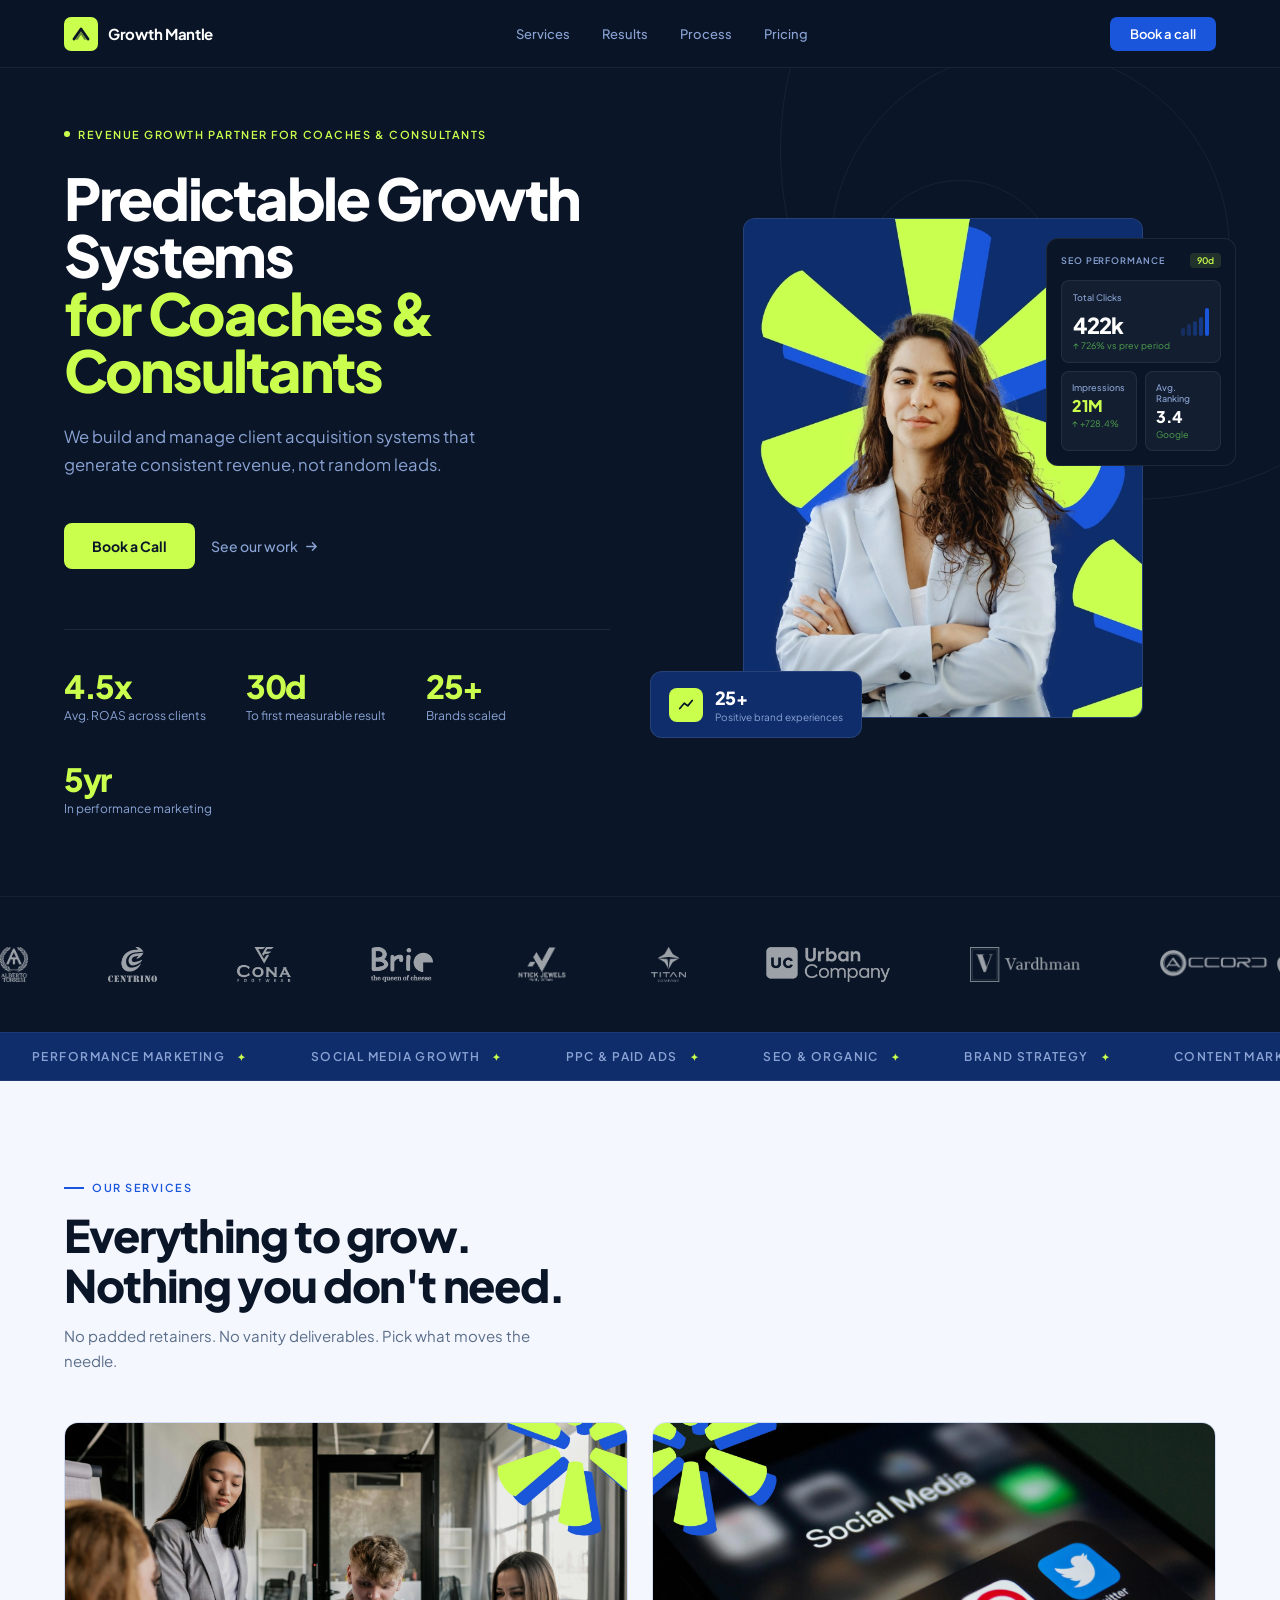
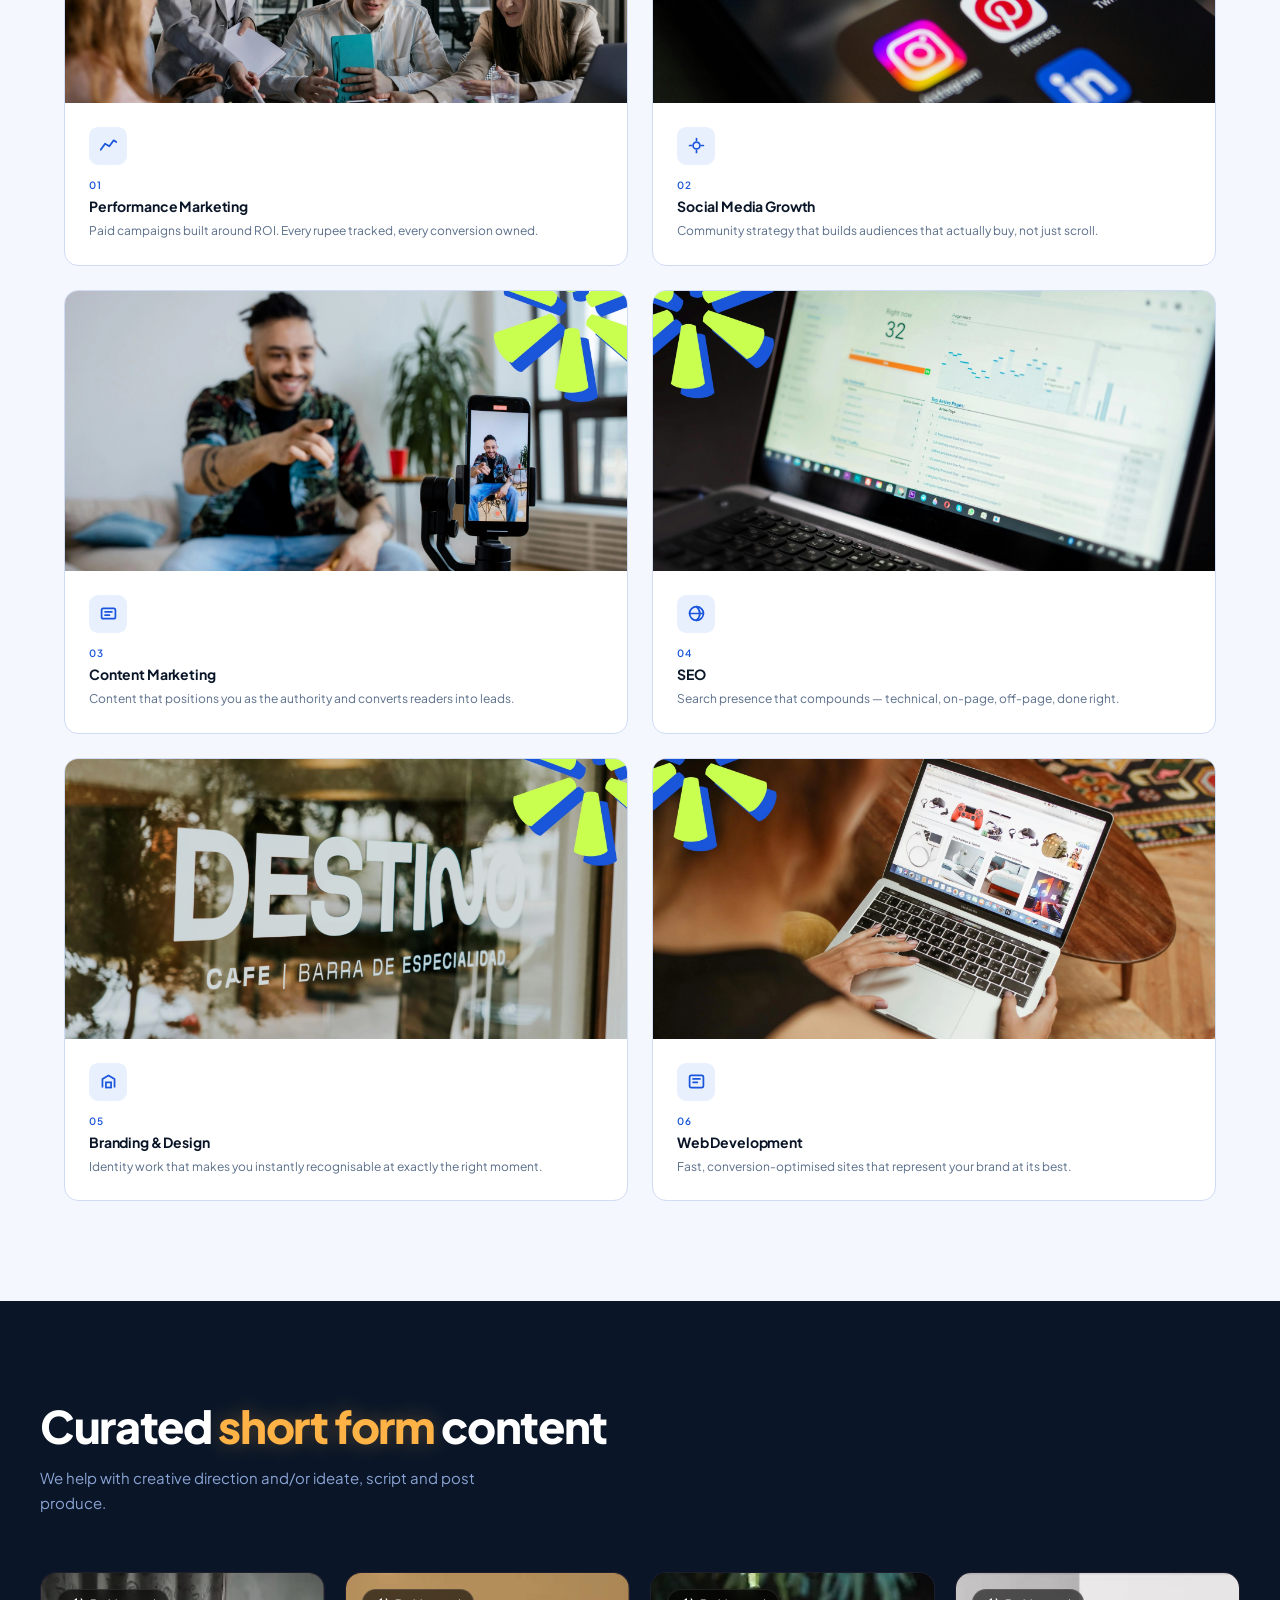
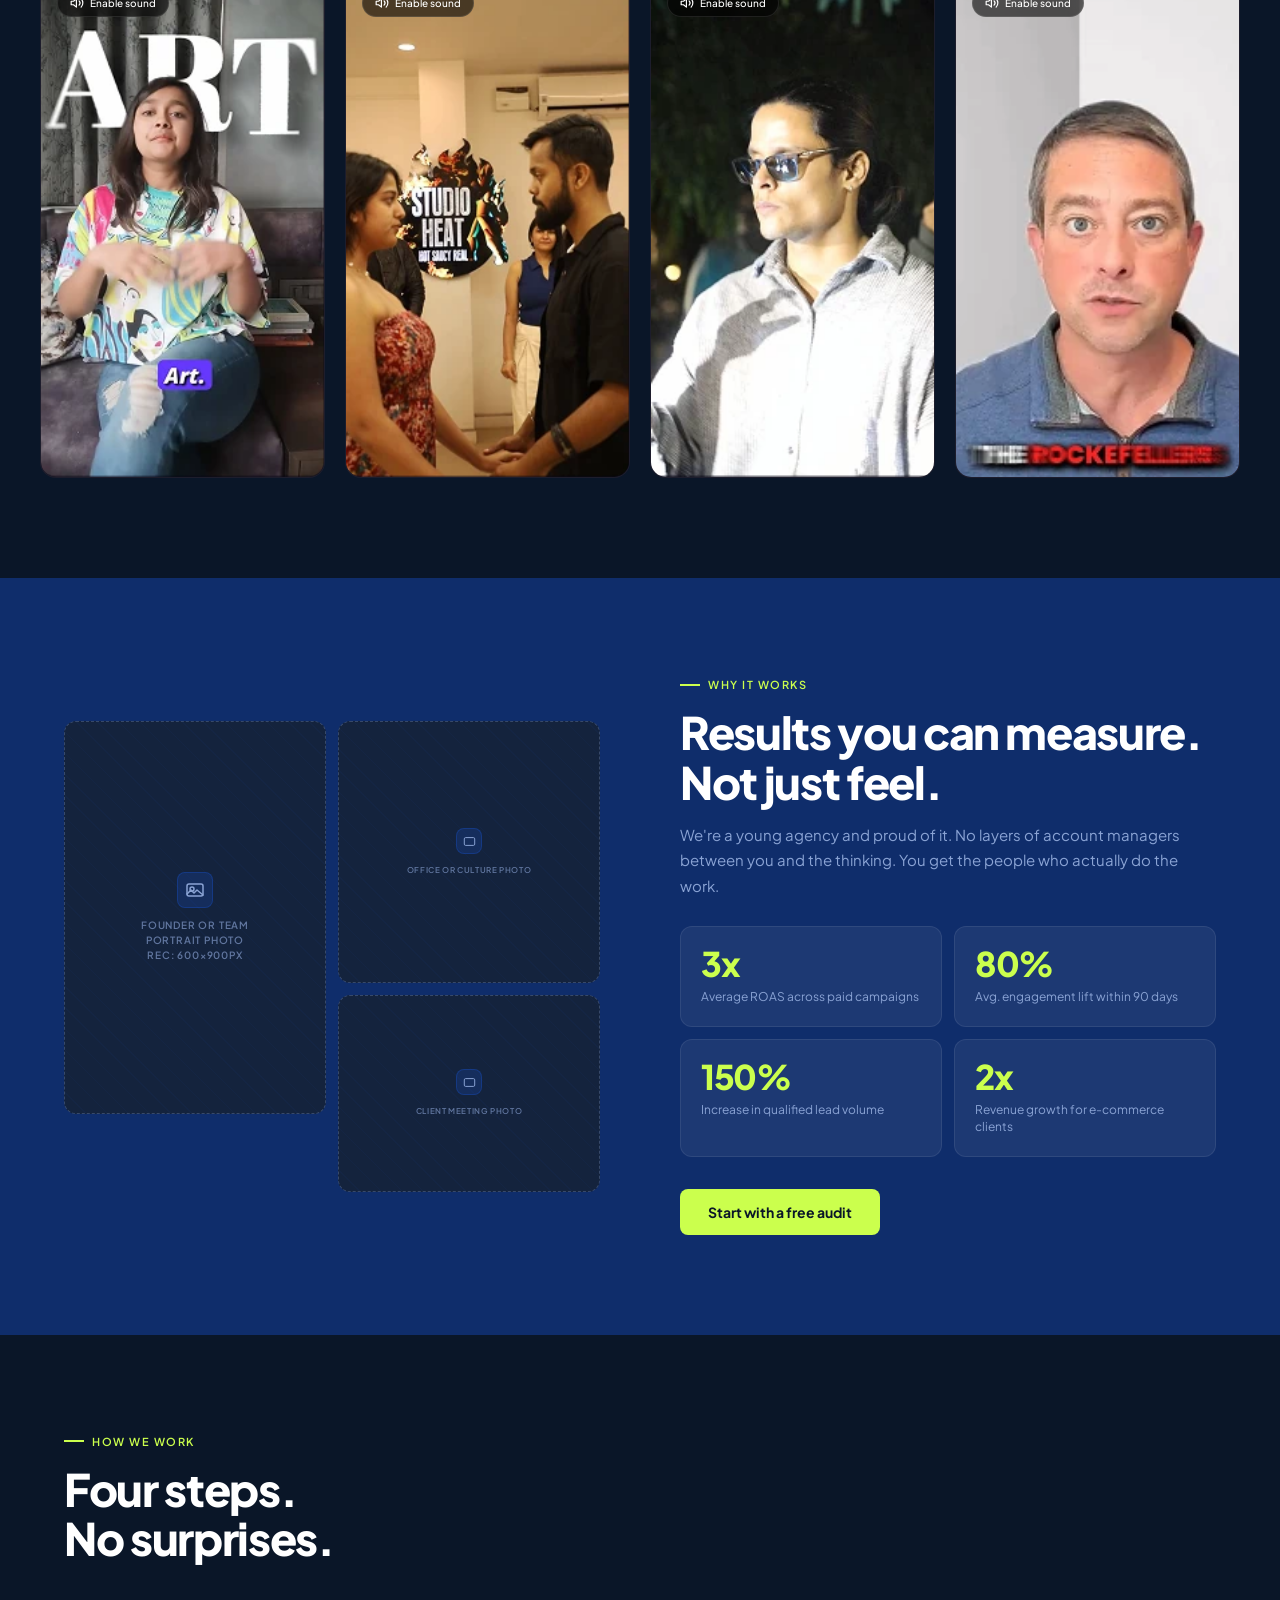
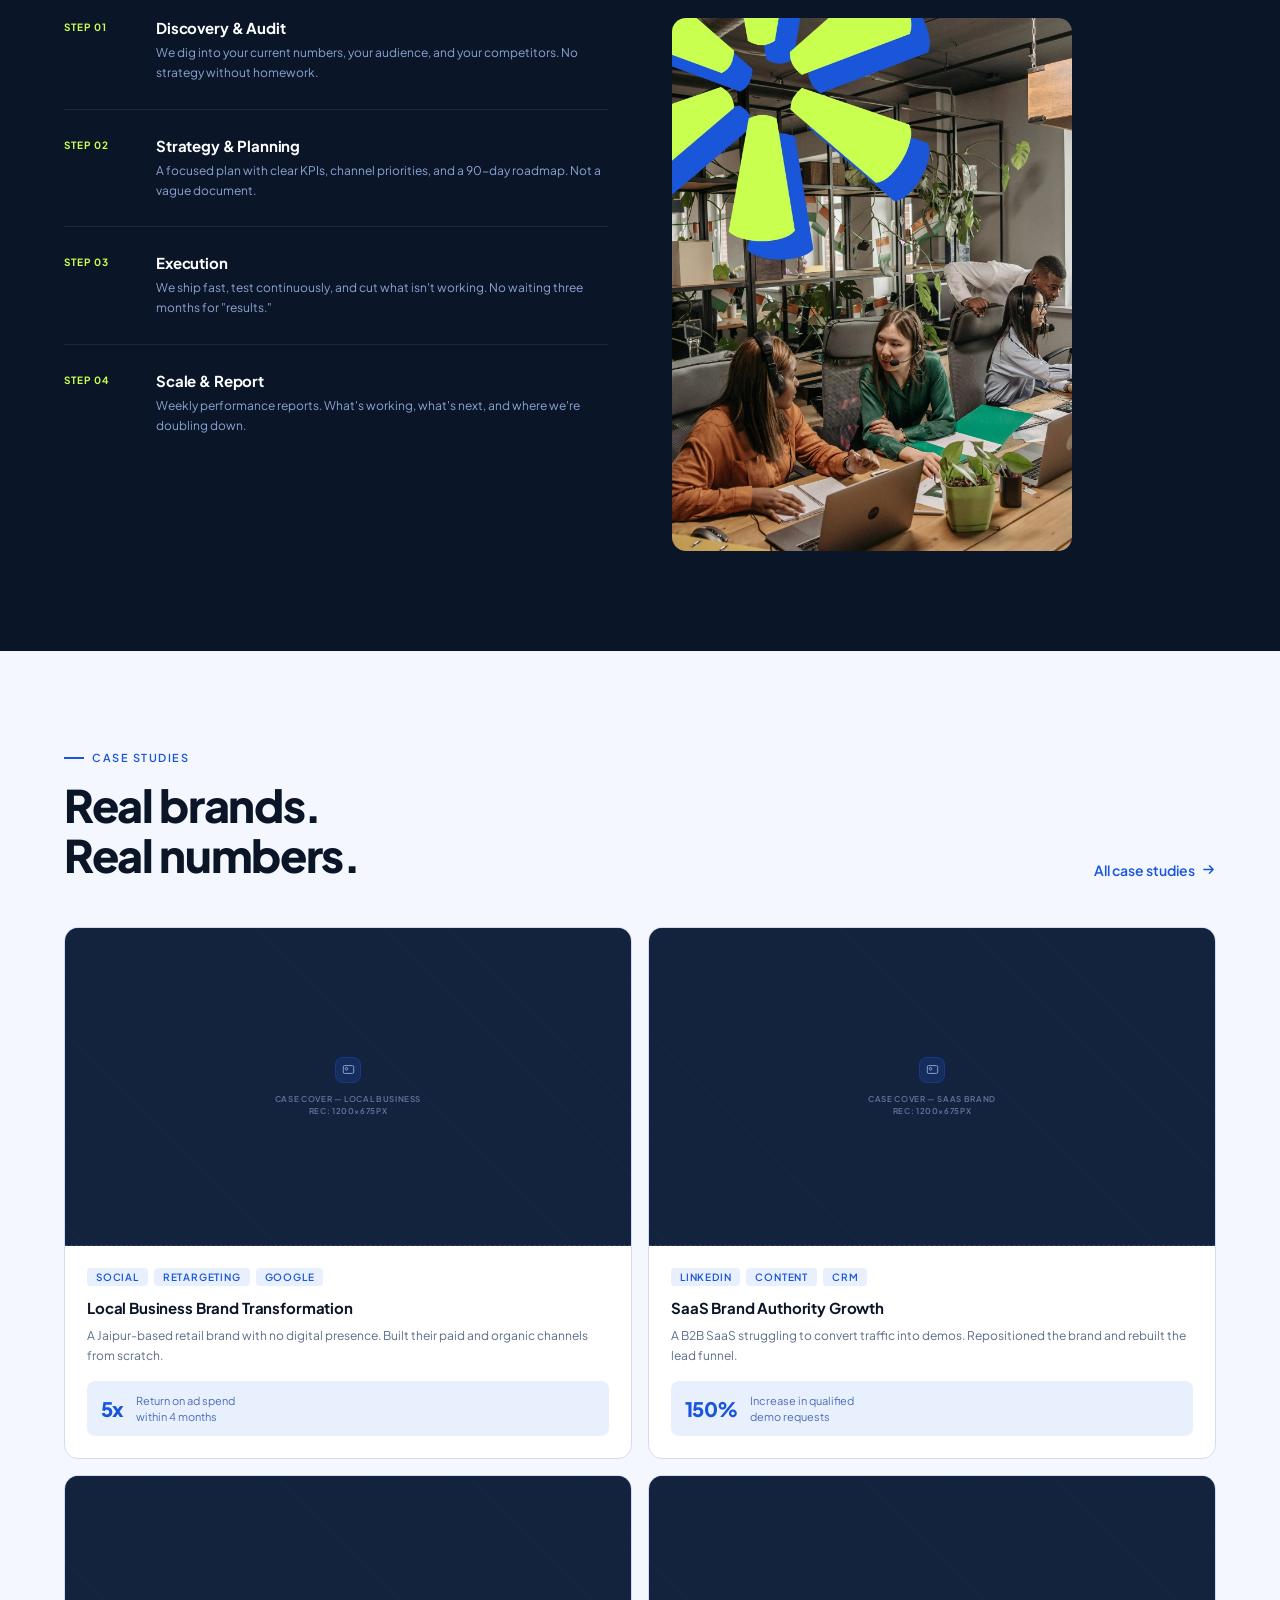
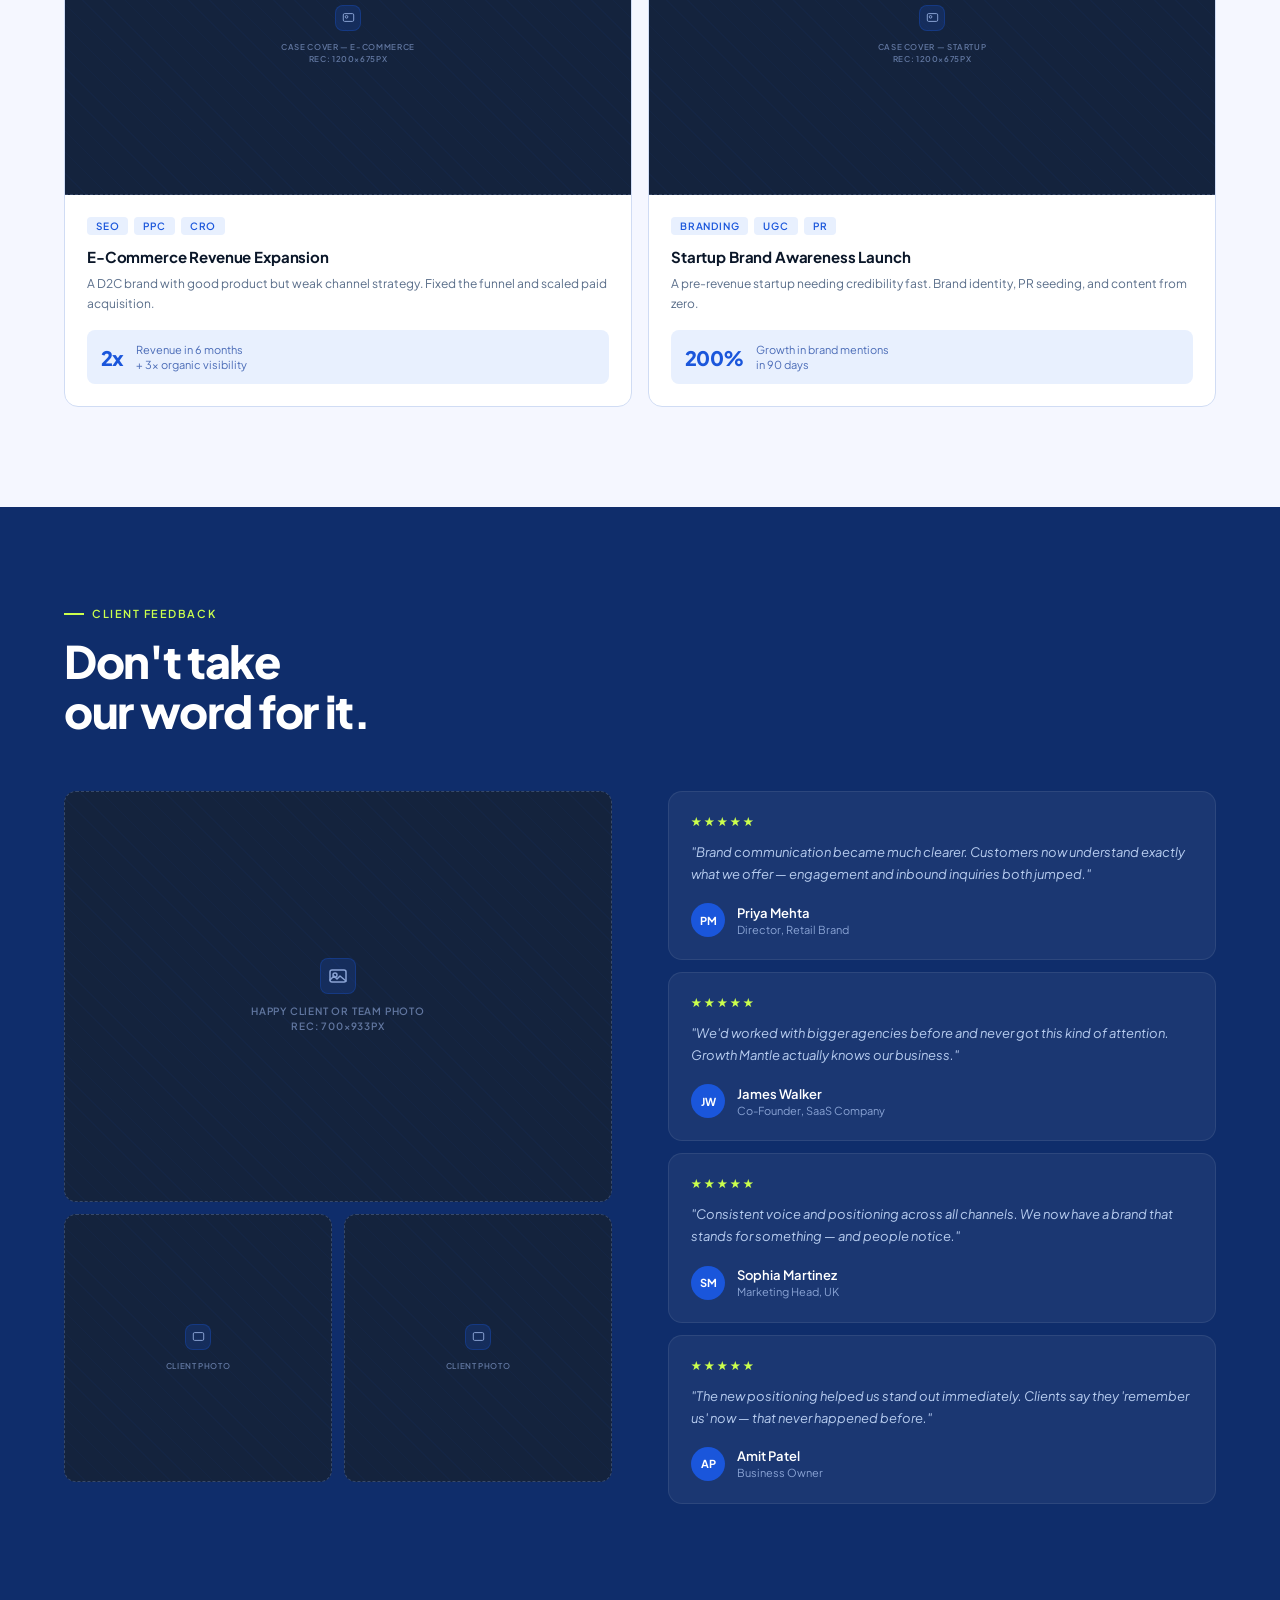
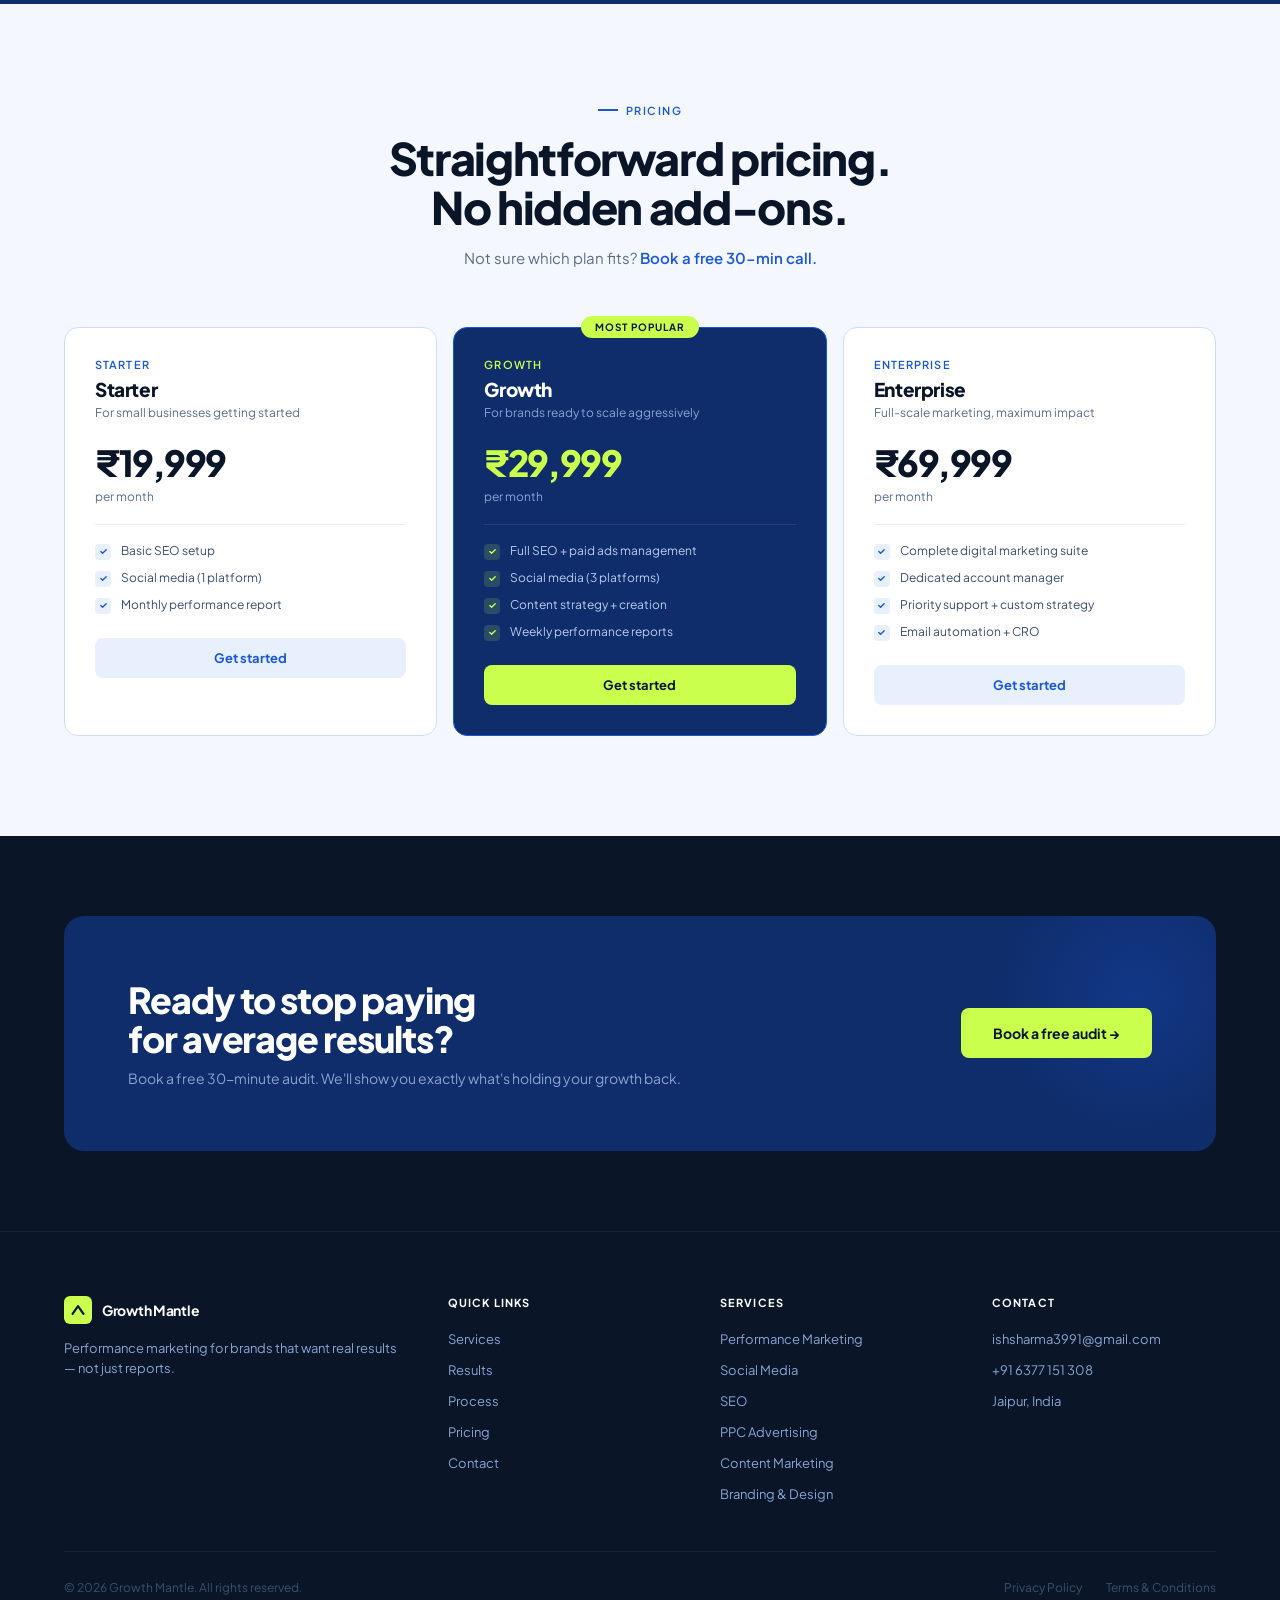
==== commit fc87b698: "feat: add logo ticker carousel and short-form video content section with responsive styling" ====
--- a/index.html
+++ b/index.html
@@ -142,6 +142,31 @@
       </div>
     </div><!-- /hero-inner -->
   </section>
+
+  <!-- LOGOS CAROUSEL -->
+  <div class="logos-ticker">
+    <div class="logos-track">
+      <img src="images/Logo/alberto.webp" alt="Alberto Logo">
+      <img src="images/Logo/centrino-logo-with-brand-name-1-2-768x554.webp" alt="Centrino Logo">
+      <img src="images/Logo/Cona-Footwear-complete-logo-White-in-RGB-1-1-768x493.webp" alt="Cona Logo">
+      <img src="images/Logo/1-1.webp" alt="Logo 1">
+      <img src="images/Logo/1-4.webp" alt="Logo 4">
+      <img src="images/Logo/1-5.webp" alt="Logo 5">
+      <img src="images/Logo/1-6.webp" alt="Logo 6">
+      <img src="images/Logo/1-7.webp" alt="Logo 7">
+      <img src="images/Logo/1-8-768x142.webp" alt="Logo 8">
+      <!-- Duplicates for seamless loop -->
+      <img src="images/Logo/alberto.webp" alt="Alberto Logo">
+      <img src="images/Logo/centrino-logo-with-brand-name-1-2-768x554.webp" alt="Centrino Logo">
+      <img src="images/Logo/Cona-Footwear-complete-logo-White-in-RGB-1-1-768x493.webp" alt="Cona Logo">
+      <img src="images/Logo/1-1.webp" alt="Logo 1">
+      <img src="images/Logo/1-4.webp" alt="Logo 4">
+      <img src="images/Logo/1-5.webp" alt="Logo 5">
+      <img src="images/Logo/1-6.webp" alt="Logo 6">
+      <img src="images/Logo/1-7.webp" alt="Logo 7">
+      <img src="images/Logo/1-8-768x142.webp" alt="Logo 8">
+    </div>
+  </div>
 
   <!-- TICKER -->
   <div class="ticker">
@@ -261,6 +286,61 @@
     </div><!-- /container -->
   </section>
 
+  <!-- SHORT FORM CONTENT -->
+  <section class="video-sec">
+    <div class="container">
+      <h2 class="sec-h2 light">Curated <span class="text-glow">short form</span> content</h2>
+      <p class="sec-p light">We help with creative direction and/or ideate, script and post produce.</p>
+
+      <div class="video-grid" style="margin-top: 56px;">
+        <!-- Video 1 -->
+        <div class="video-card fade-up">
+          <img src="images/video-thumbnail/videos-1.webp" alt="Short Form Video 1">
+          <div class="video-sound-badge">
+            <svg width="14" height="14" viewBox="0 0 24 24" fill="none" stroke="currentColor" stroke-width="2"
+              stroke-linecap="round" stroke-linejoin="round">
+              <path d="M11 5L6 9H2v6h4l5 4V5zM19.07 4.93a10 10 0 0 1 0 14.14M15.54 8.46a5 5 0 0 1 0 7.07"></path>
+            </svg>
+            <span>Enable sound</span>
+          </div>
+        </div>
+        <!-- Video 2 -->
+        <div class="video-card fade-up">
+          <img src="images/video-thumbnail/videos-2.webp" alt="Short Form Video 2">
+          <div class="video-sound-badge">
+            <svg width="14" height="14" viewBox="0 0 24 24" fill="none" stroke="currentColor" stroke-width="2"
+              stroke-linecap="round" stroke-linejoin="round">
+              <path d="M11 5L6 9H2v6h4l5 4V5zM19.07 4.93a10 10 0 0 1 0 14.14M15.54 8.46a5 5 0 0 1 0 7.07"></path>
+            </svg>
+            <span>Enable sound</span>
+          </div>
+        </div>
+        <!-- Video 3 -->
+        <div class="video-card fade-up">
+          <img src="images/video-thumbnail/videos-3.webp" alt="Short Form Video 3">
+          <div class="video-sound-badge">
+            <svg width="14" height="14" viewBox="0 0 24 24" fill="none" stroke="currentColor" stroke-width="2"
+              stroke-linecap="round" stroke-linejoin="round">
+              <path d="M11 5L6 9H2v6h4l5 4V5zM19.07 4.93a10 10 0 0 1 0 14.14M15.54 8.46a5 5 0 0 1 0 7.07"></path>
+            </svg>
+            <span>Enable sound</span>
+          </div>
+        </div>
+        <!-- Video 4 -->
+        <div class="video-card fade-up">
+          <img src="images/video-thumbnail/videos-4.webp" alt="Short Form Video 4">
+          <div class="video-sound-badge">
+            <svg width="14" height="14" viewBox="0 0 24 24" fill="none" stroke="currentColor" stroke-width="2"
+              stroke-linecap="round" stroke-linejoin="round">
+              <path d="M11 5L6 9H2v6h4l5 4V5zM19.07 4.93a10 10 0 0 1 0 14.14M15.54 8.46a5 5 0 0 1 0 7.07"></path>
+            </svg>
+            <span>Enable sound</span>
+          </div>
+        </div>
+      </div>
+    </div>
+  </section>
+
   <!-- ABOUT / NUMBERS -->
   <section class="about-bg" id="results">
     <div class="about-layout">
--- a/css/style.css
+++ b/css/style.css
@@ -448,6 +448,43 @@
     .ticker-item span {
       color: var(--volt);
       font-size: 10px;
+    }
+
+    /* LOGOS CAROUSEL */
+    .logos-ticker {
+      background: var(--abyss);
+      padding: 50px 0;
+      overflow: hidden;
+      border-top: 1px solid rgba(255, 255, 255, 0.05);
+    }
+
+    .logos-track {
+      display: flex;
+      align-items: center;
+      gap: 80px;
+      width: max-content;
+      animation: logo-scroll 40s linear infinite;
+    }
+
+    .logos-track img {
+      height: 35px;
+      width: auto;
+      filter: brightness(0) invert(1);
+      opacity: 0.6;
+      transition: opacity 0.3s;
+    }
+
+    .logos-track img:hover {
+      opacity: 1;
+    }
+
+    @keyframes logo-scroll {
+      from {
+        transform: translateX(0);
+      }
+      to {
+        transform: translateX(-50%);
+      }
     }
 
     @keyframes tick {
@@ -1485,4 +1522,71 @@
       .svc-grid {
         grid-template-columns: 1fr;
       }
+    }
+
+    /* VIDEO SECTION */
+    .video-sec {
+      background: var(--abyss);
+      padding: 100px 0;
+    }
+
+    .video-grid {
+      display: grid;
+      grid-template-columns: repeat(4, 1fr);
+      gap: 20px;
+    }
+
+    .video-card {
+      position: relative;
+      border-radius: 16px;
+      overflow: hidden;
+      aspect-ratio: 9/16;
+      background: #0a0a1a;
+      border: 1px solid rgba(255, 255, 255, 0.08);
+      transition: transform 0.3s ease;
+    }
+
+    .video-card:hover {
+      transform: scale(1.02);
+    }
+
+    .video-card img {
+      width: 100%;
+      height: 100%;
+      object-fit: cover;
+    }
+
+    .video-sound-badge {
+      position: absolute;
+      top: 16px;
+      left: 16px;
+      background: rgba(0, 0, 0, 0.6);
+      backdrop-filter: blur(8px);
+      padding: 6px 12px;
+      border-radius: 30px;
+      display: flex;
+      align-items: center;
+      gap: 6px;
+      color: #fff;
+      font-size: 10px;
+      font-weight: 500;
+      border: 1px solid rgba(255, 255, 255, 0.1);
+      z-index: 2;
+    }
+
+    .text-glow {
+      color: #FFB347;
+      text-shadow: 0 0 20px rgba(255, 179, 71, 0.3);
+    }
+
+    @media (max-width: 768px) {
+      .video-grid {
+        grid-template-columns: repeat(2, 1fr);
+      }
+    }
+
+    @media (max-width: 480px) {
+      .video-grid {
+        grid-template-columns: 1fr;
+      }
     }
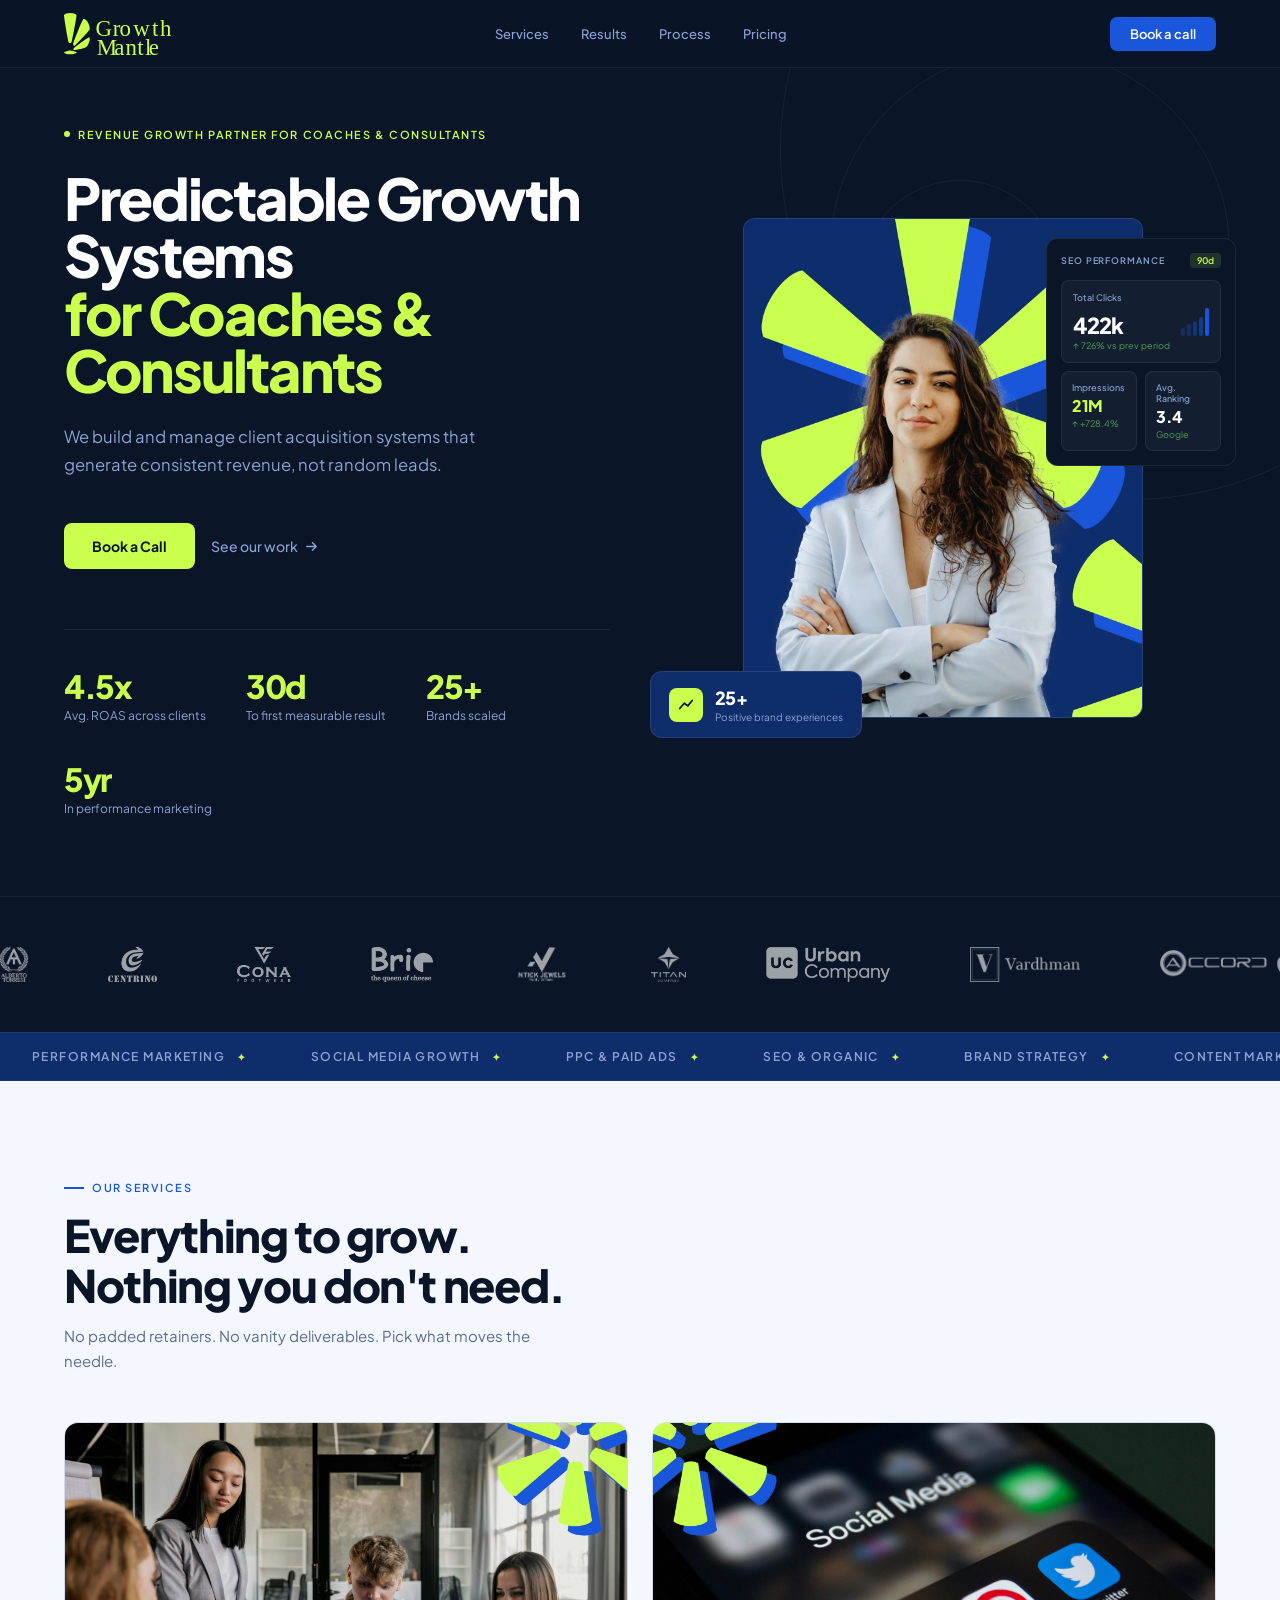
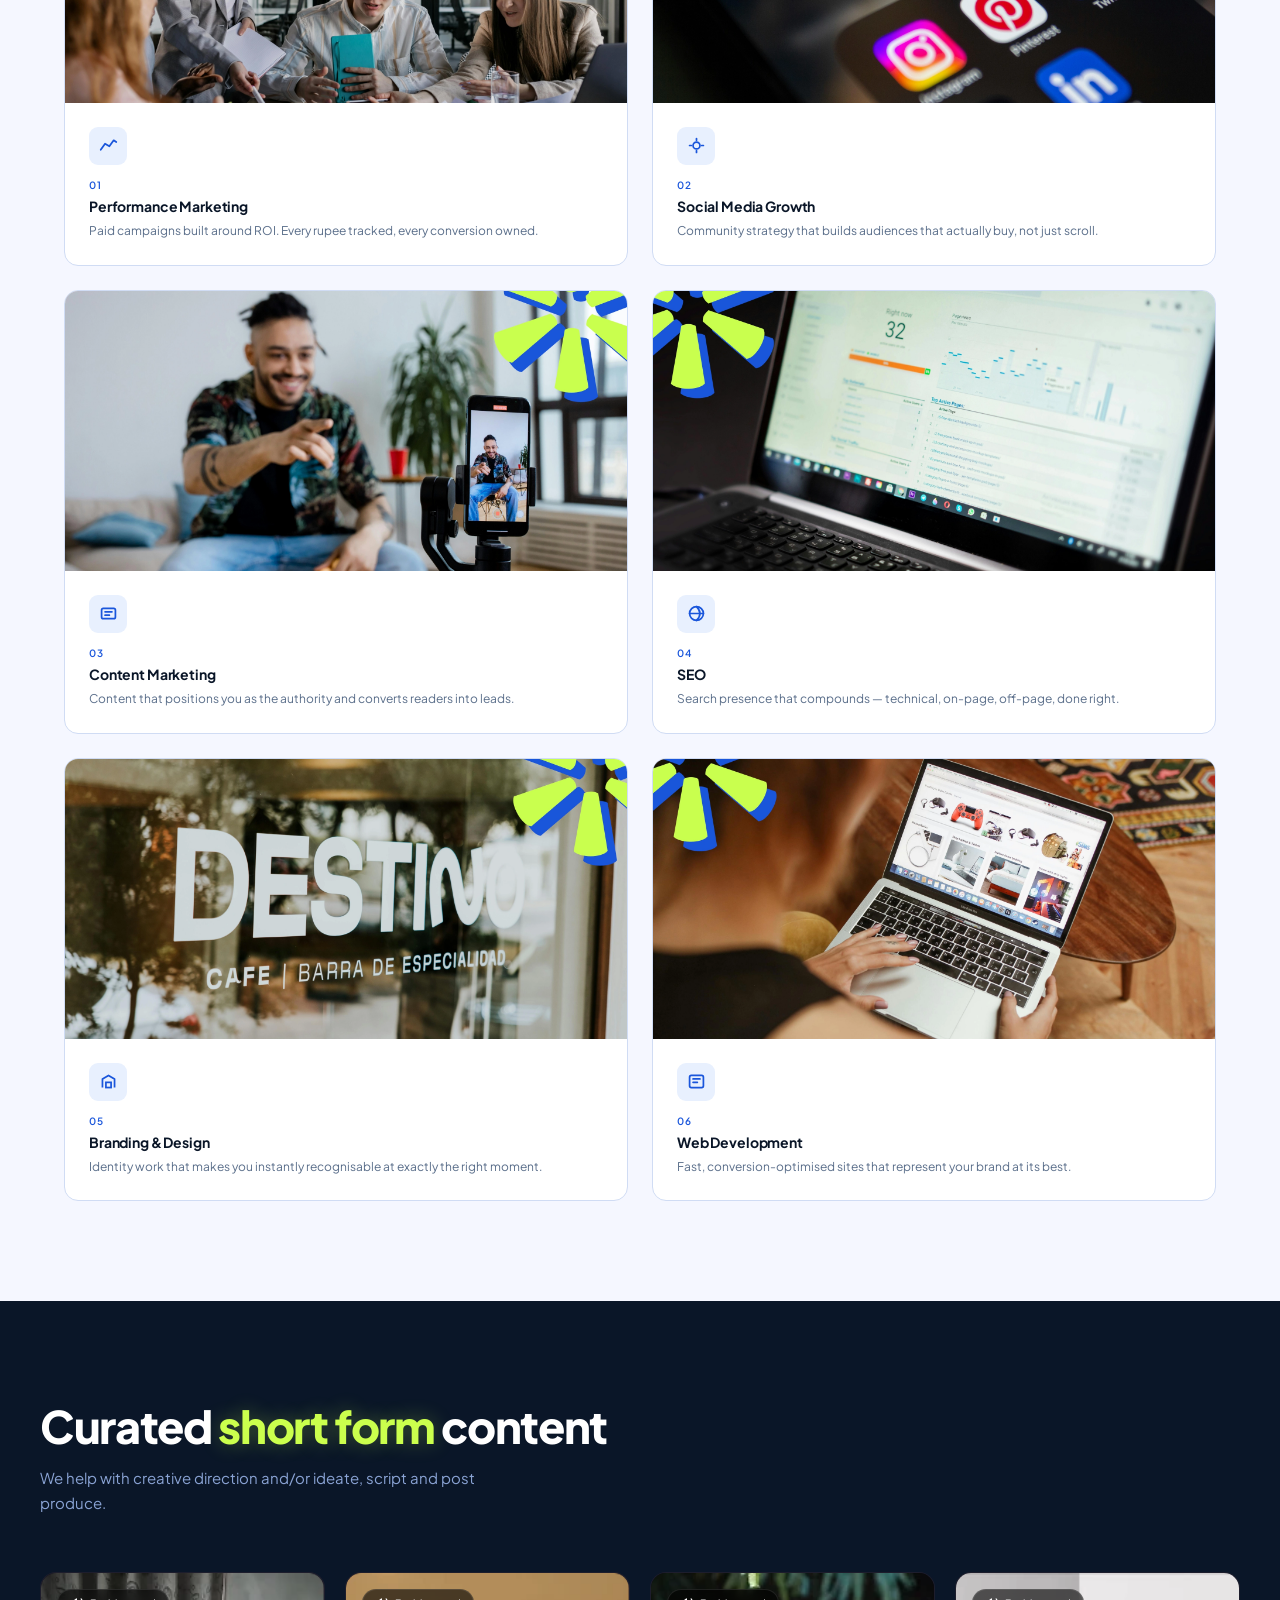
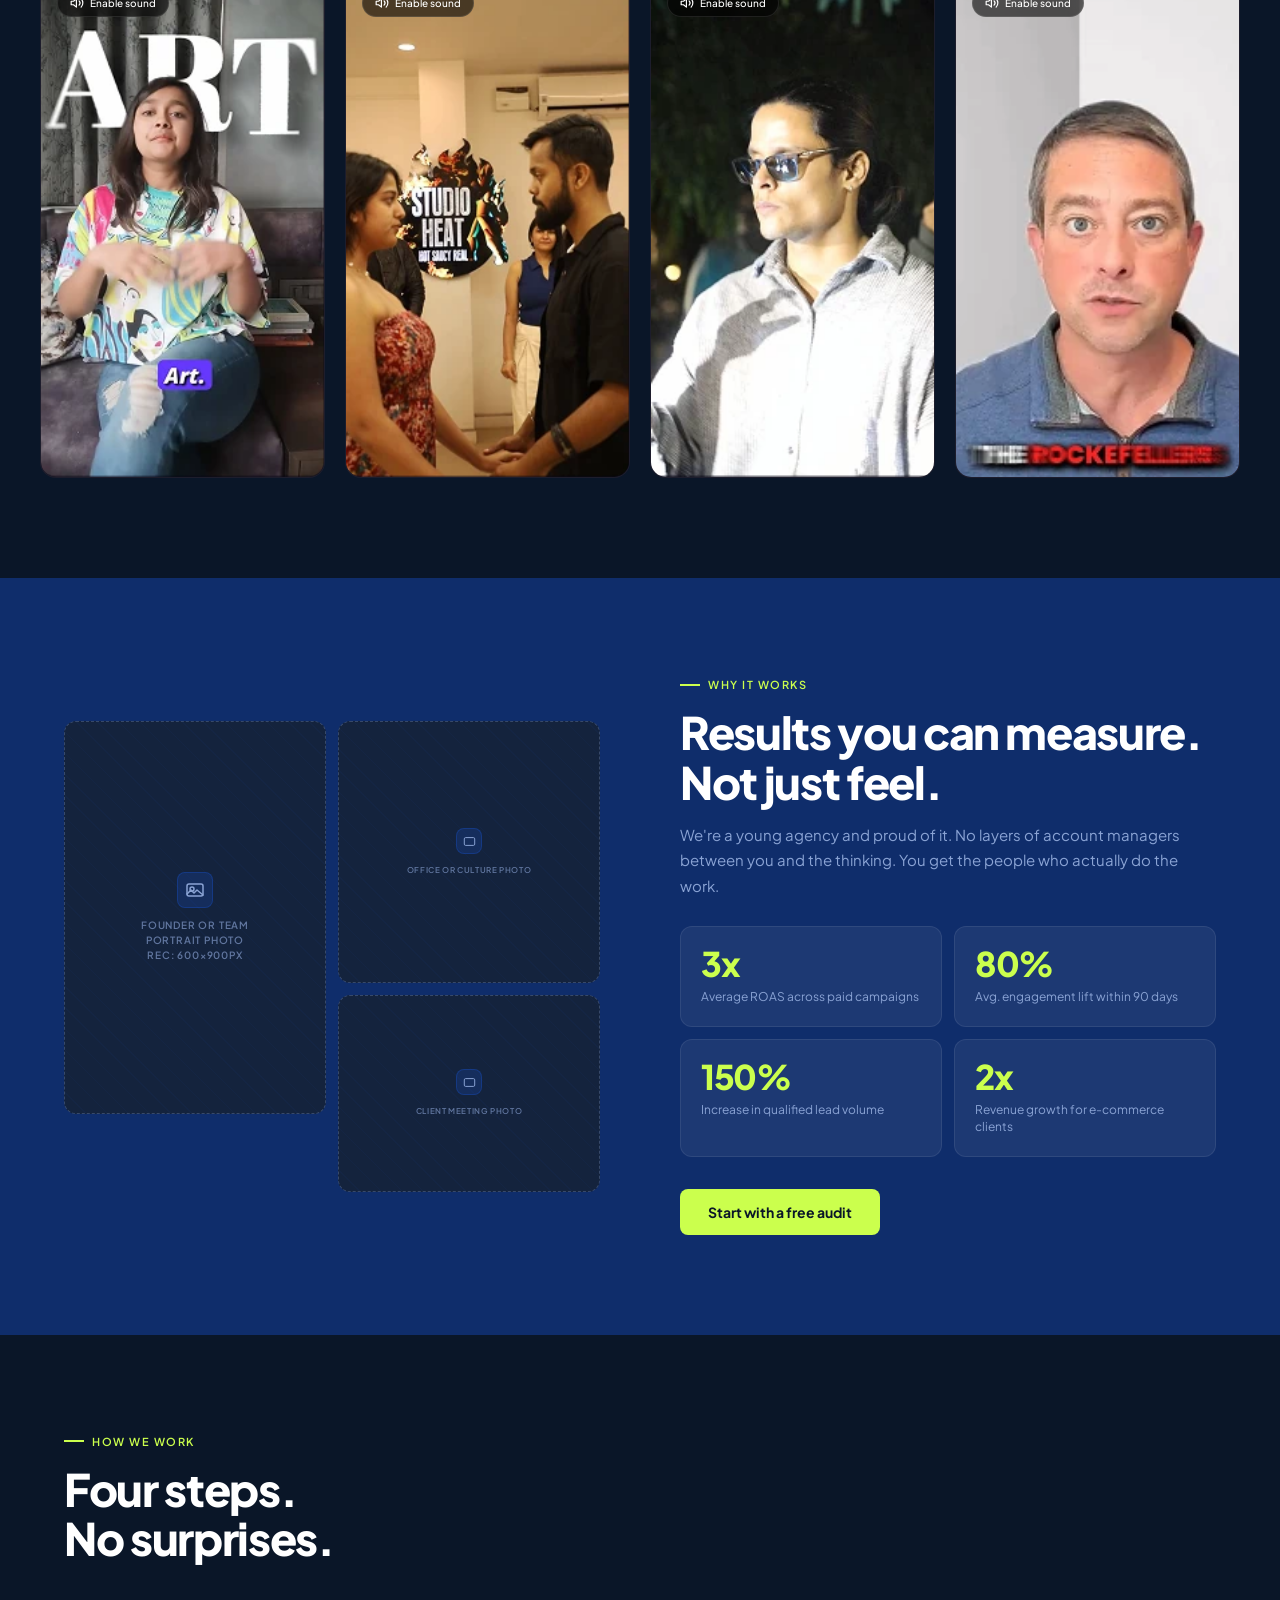
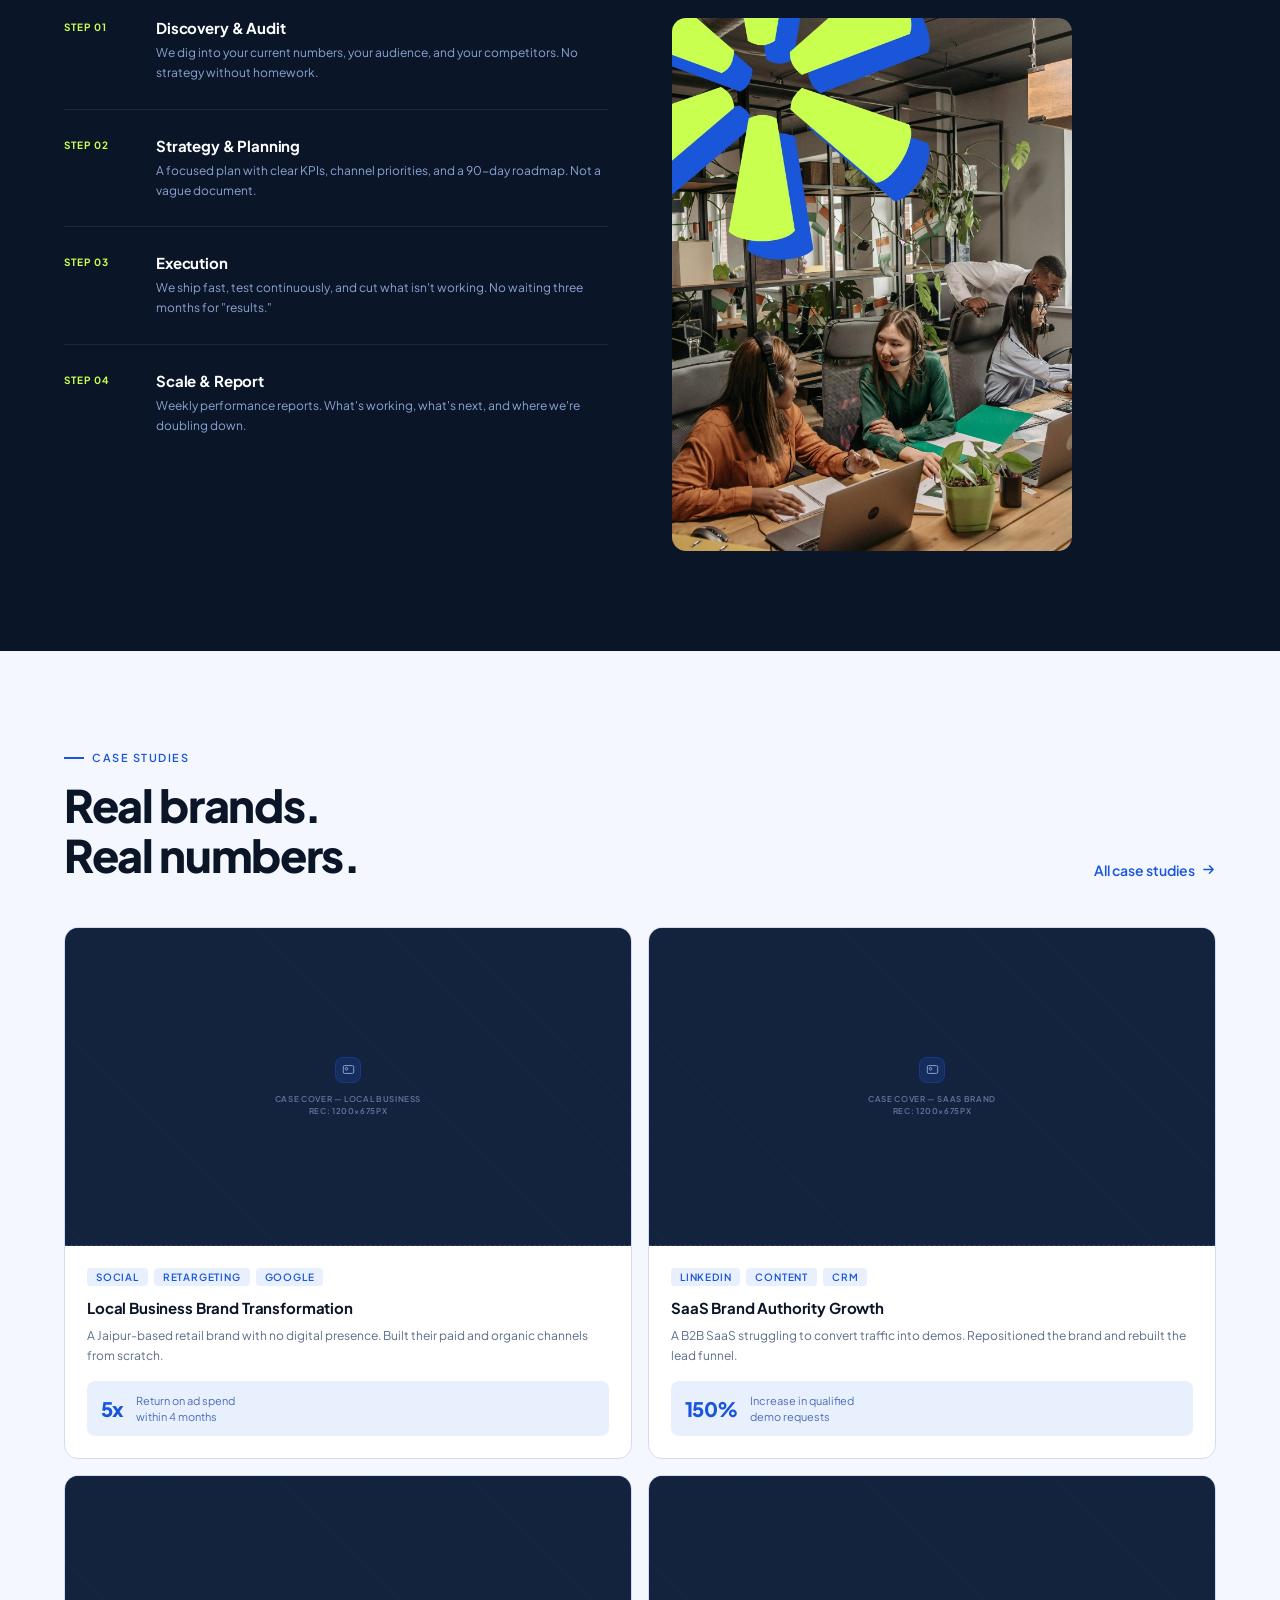
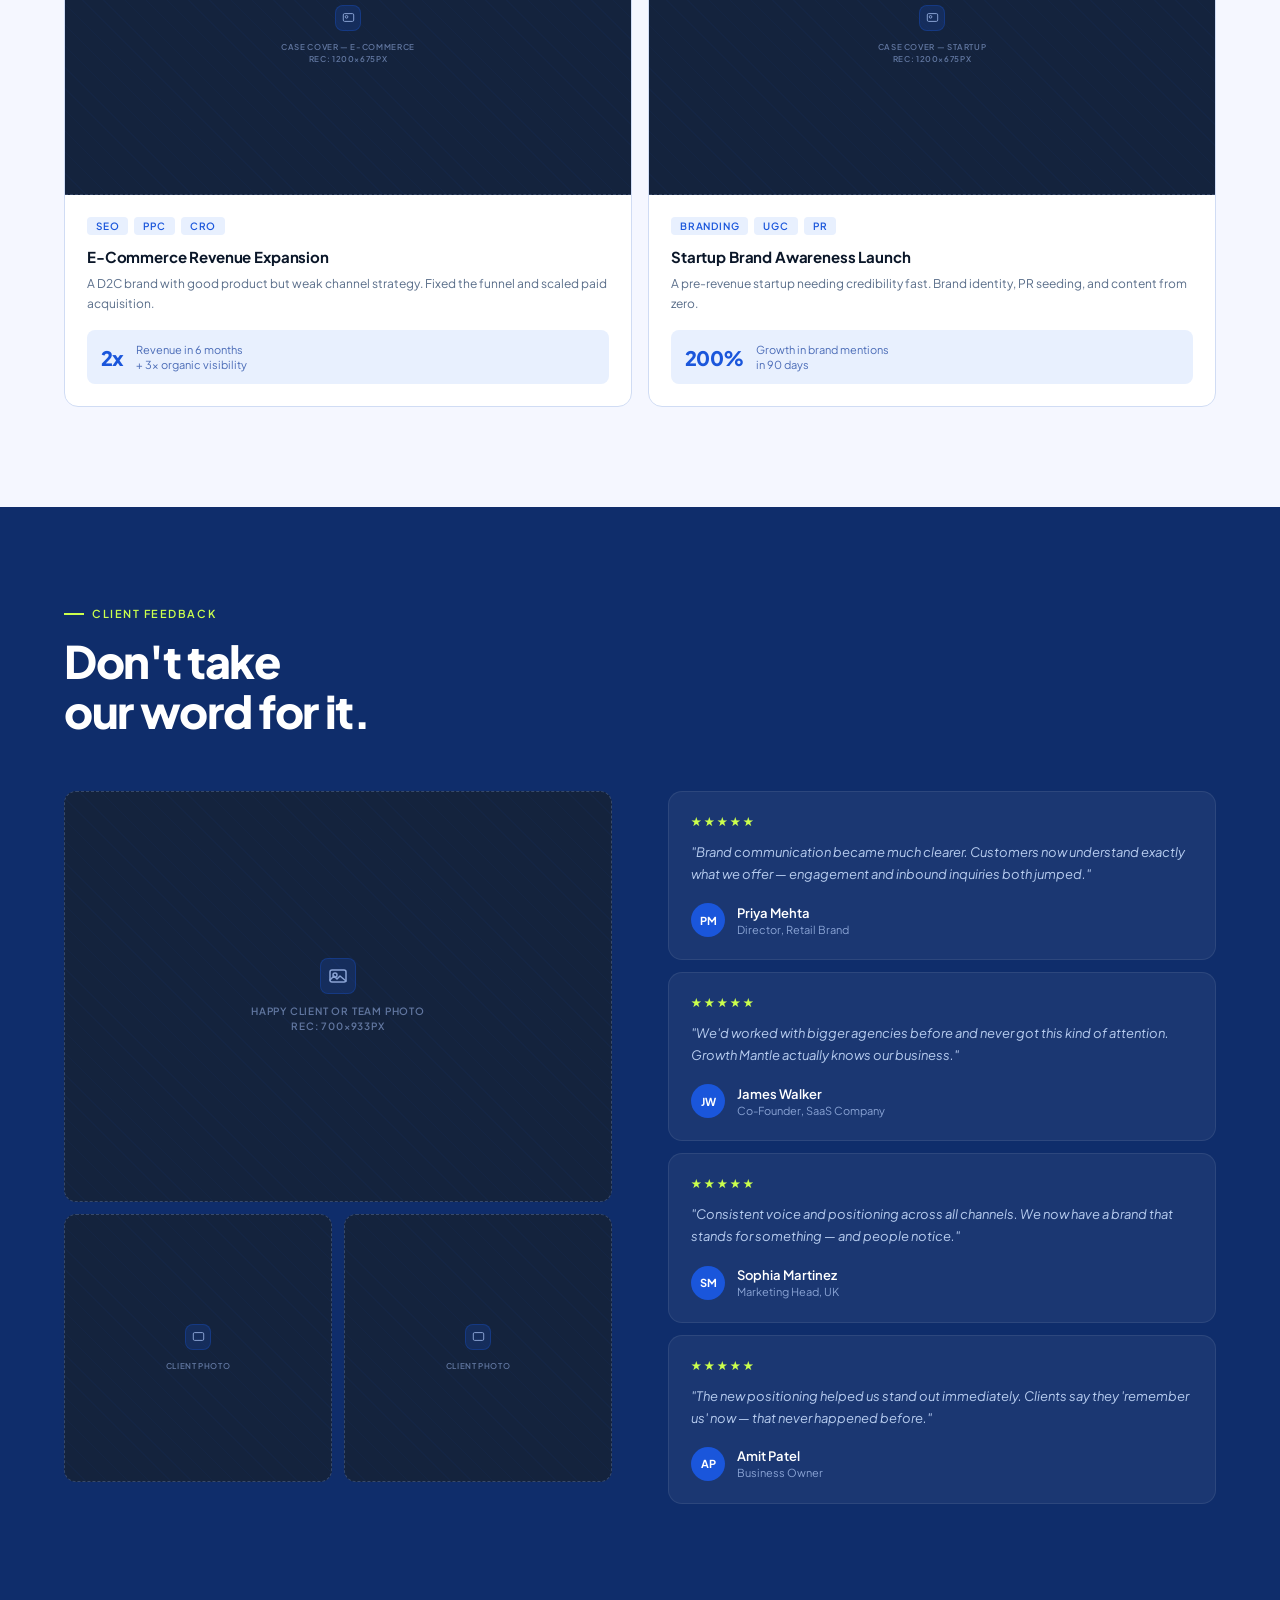
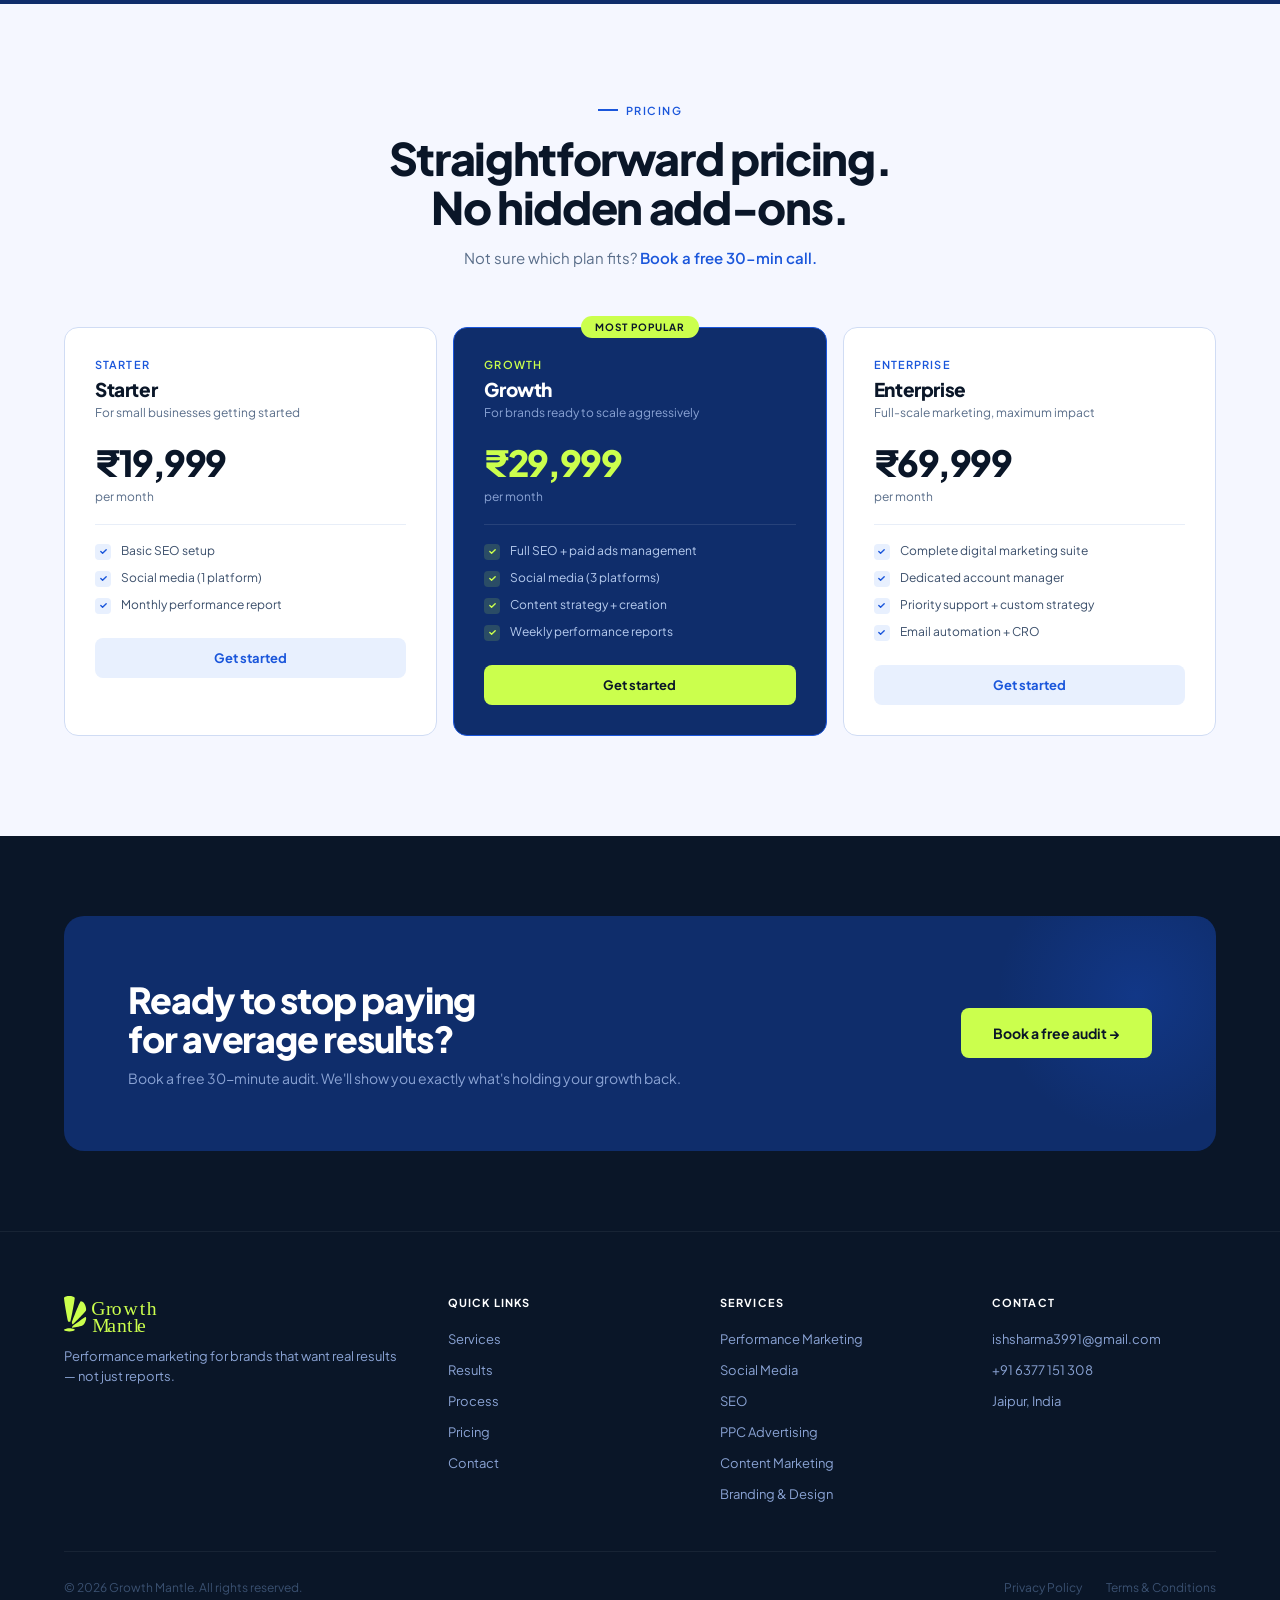
==== commit 1ac52d1a: "refactor: replace inline SVG logos with image assets in navigation and footer" ====
--- a/index.html
+++ b/index.html
@@ -15,16 +15,8 @@
   <!-- NAV -->
   <nav>
     <div class="nav-inner">
-      <a href="#" class="nav-logo">
-        <div class="nav-logo-mark">
-          <svg width="18" height="18" viewBox="0 0 18 18" fill="none">
-            <path d="M2 14 L9 4 L16 14" stroke="#0A1628" stroke-width="2.8" stroke-linecap="round"
-              stroke-linejoin="round" fill="none" />
-            <path d="M5 14 L9 8 L13 14" stroke="#0A1628" stroke-width="2" stroke-linecap="round" stroke-linejoin="round"
-              fill="none" opacity="0.5" />
-          </svg>
-        </div>
-        <span class="nav-logo-name">Growth Mantle</span>
+            <a href="#" class="nav-logo" aria-label="Growth Mantle home">
+        <img src="images/logo.svg" alt="Growth Mantle" class="nav-logo-image">
       </a>
       <div class="nav-links">
         <a href="#services">Services</a>
@@ -770,12 +762,8 @@
   <footer>
     <div class="ft-grid">
       <div>
-        <a href="#" class="ft-logo">
-          <div class="ft-logo-mark"><svg width="14" height="14" viewBox="0 0 18 18" fill="none">
-              <path d="M2 14 L9 4 L16 14" stroke="#0A1628" stroke-width="2.8" stroke-linecap="round"
-                stroke-linejoin="round" fill="none" />
-            </svg></div>
-          <span class="ft-logo-name">Growth Mantle</span>
+                <a href="#" class="ft-logo" aria-label="Growth Mantle home">
+          <img src="images/logo.svg" alt="Growth Mantle" class="ft-logo-image">
         </a>
         <p class="ft-tagline">Performance marketing for brands that want real results — not just reports.</p>
       </div>
@@ -819,4 +807,6 @@
   <script src="js/app.js" defer></script>
 </body>
 
-</html>+</html>
+
+
--- a/css/style.css
+++ b/css/style.css
@@ -136,29 +136,16 @@
     }
 
     .nav-logo {
-      display: flex;
-      align-items: center;
-      gap: 10px;
-      text-decoration: none;
-    }
-
-    .nav-logo-mark {
-      width: 34px;
-      height: 34px;
-      background: var(--volt);
-      border-radius: 7px;
-      display: flex;
-      align-items: center;
-      justify-content: center;
-      flex-shrink: 0;
-    }
-
-    .nav-logo-name {
-      font-size: 15px;
-      font-weight: 700;
-      color: var(--white);
-      letter-spacing: -0.02em;
-    }
+  display: flex;
+  align-items: center;
+  text-decoration: none;
+}
+
+.nav-logo-image {
+  display: block;
+  width: auto;
+  height: 42px;
+}
 
     .nav-links {
       display: flex;
@@ -1230,29 +1217,17 @@
     }
 
     .ft-logo {
-      display: flex;
-      align-items: center;
-      gap: 10px;
-      text-decoration: none;
-      margin-bottom: 14px;
-    }
-
-    .ft-logo-mark {
-      width: 28px;
-      height: 28px;
-      background: var(--volt);
-      border-radius: 6px;
-      display: flex;
-      align-items: center;
-      justify-content: center;
-    }
-
-    .ft-logo-name {
-      font-size: 14px;
-      font-weight: 700;
-      color: var(--white);
-      letter-spacing: -0.02em;
-    }
+  display: flex;
+  align-items: center;
+  text-decoration: none;
+  margin-bottom: 14px;
+}
+
+.ft-logo-image {
+  display: block;
+  width: auto;
+  height: 36px;
+}
 
     .ft-tagline {
       font-size: 13px;
@@ -1575,8 +1550,8 @@
     }
 
     .text-glow {
-      color: #FFB347;
-      text-shadow: 0 0 20px rgba(255, 179, 71, 0.3);
+      color: var(--volt);
+      text-shadow: 0 0 20px rgba(203, 255, 77, 0.3);
     }
 
     @media (max-width: 768px) {
@@ -1589,4 +1564,6 @@
       .video-grid {
         grid-template-columns: 1fr;
       }
-    }+    }
+
+
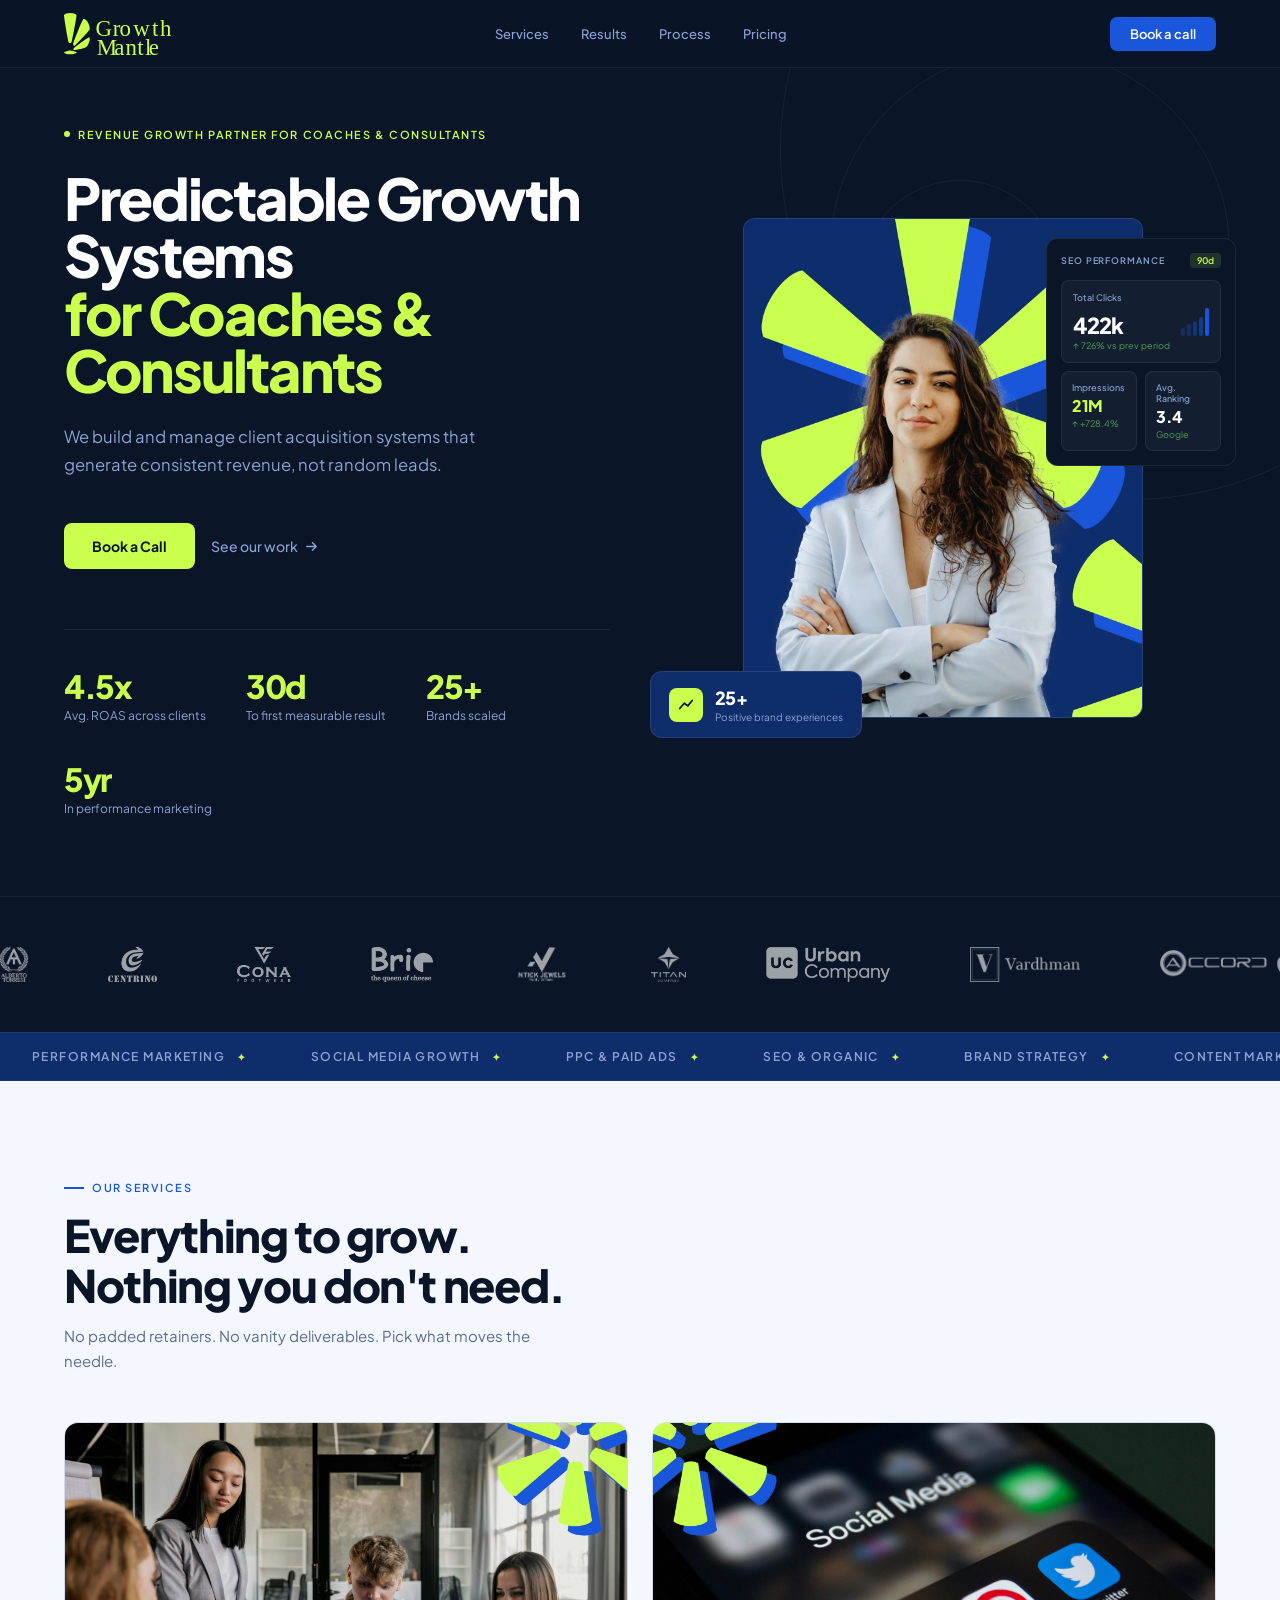
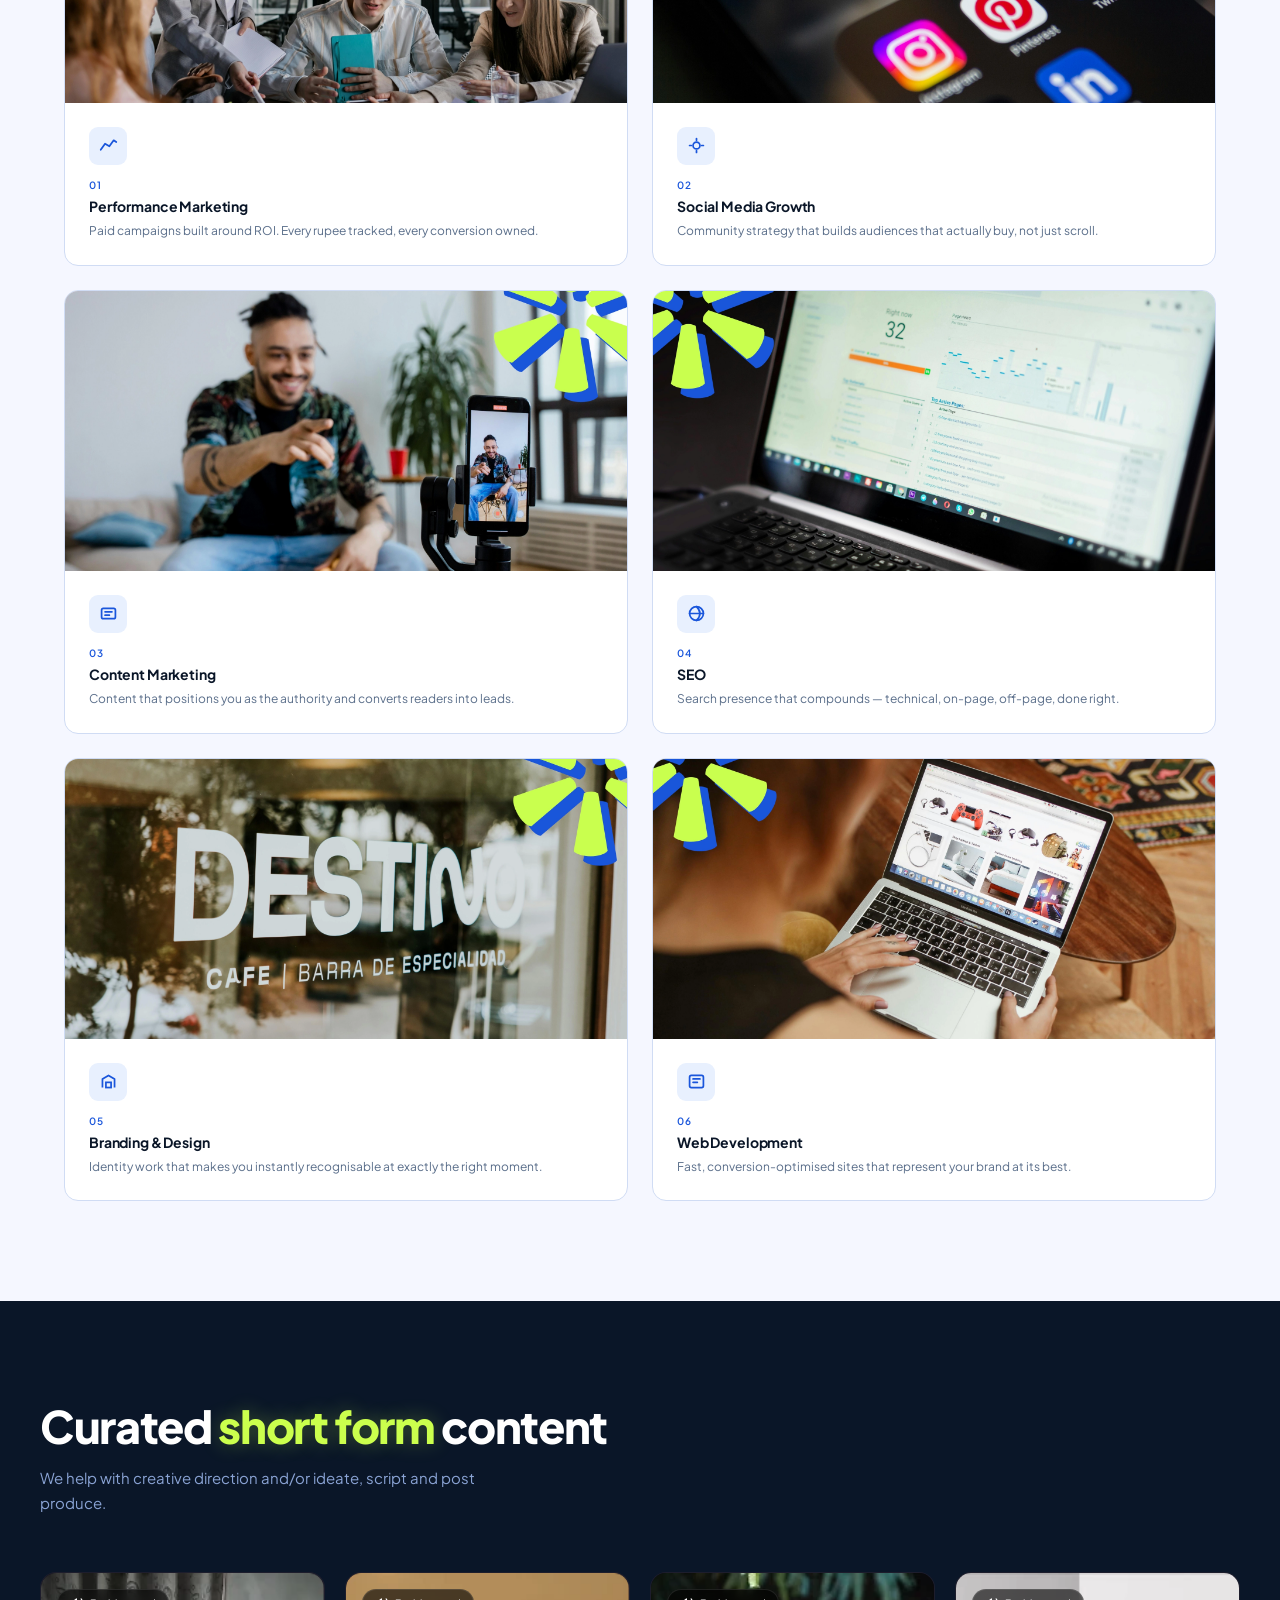
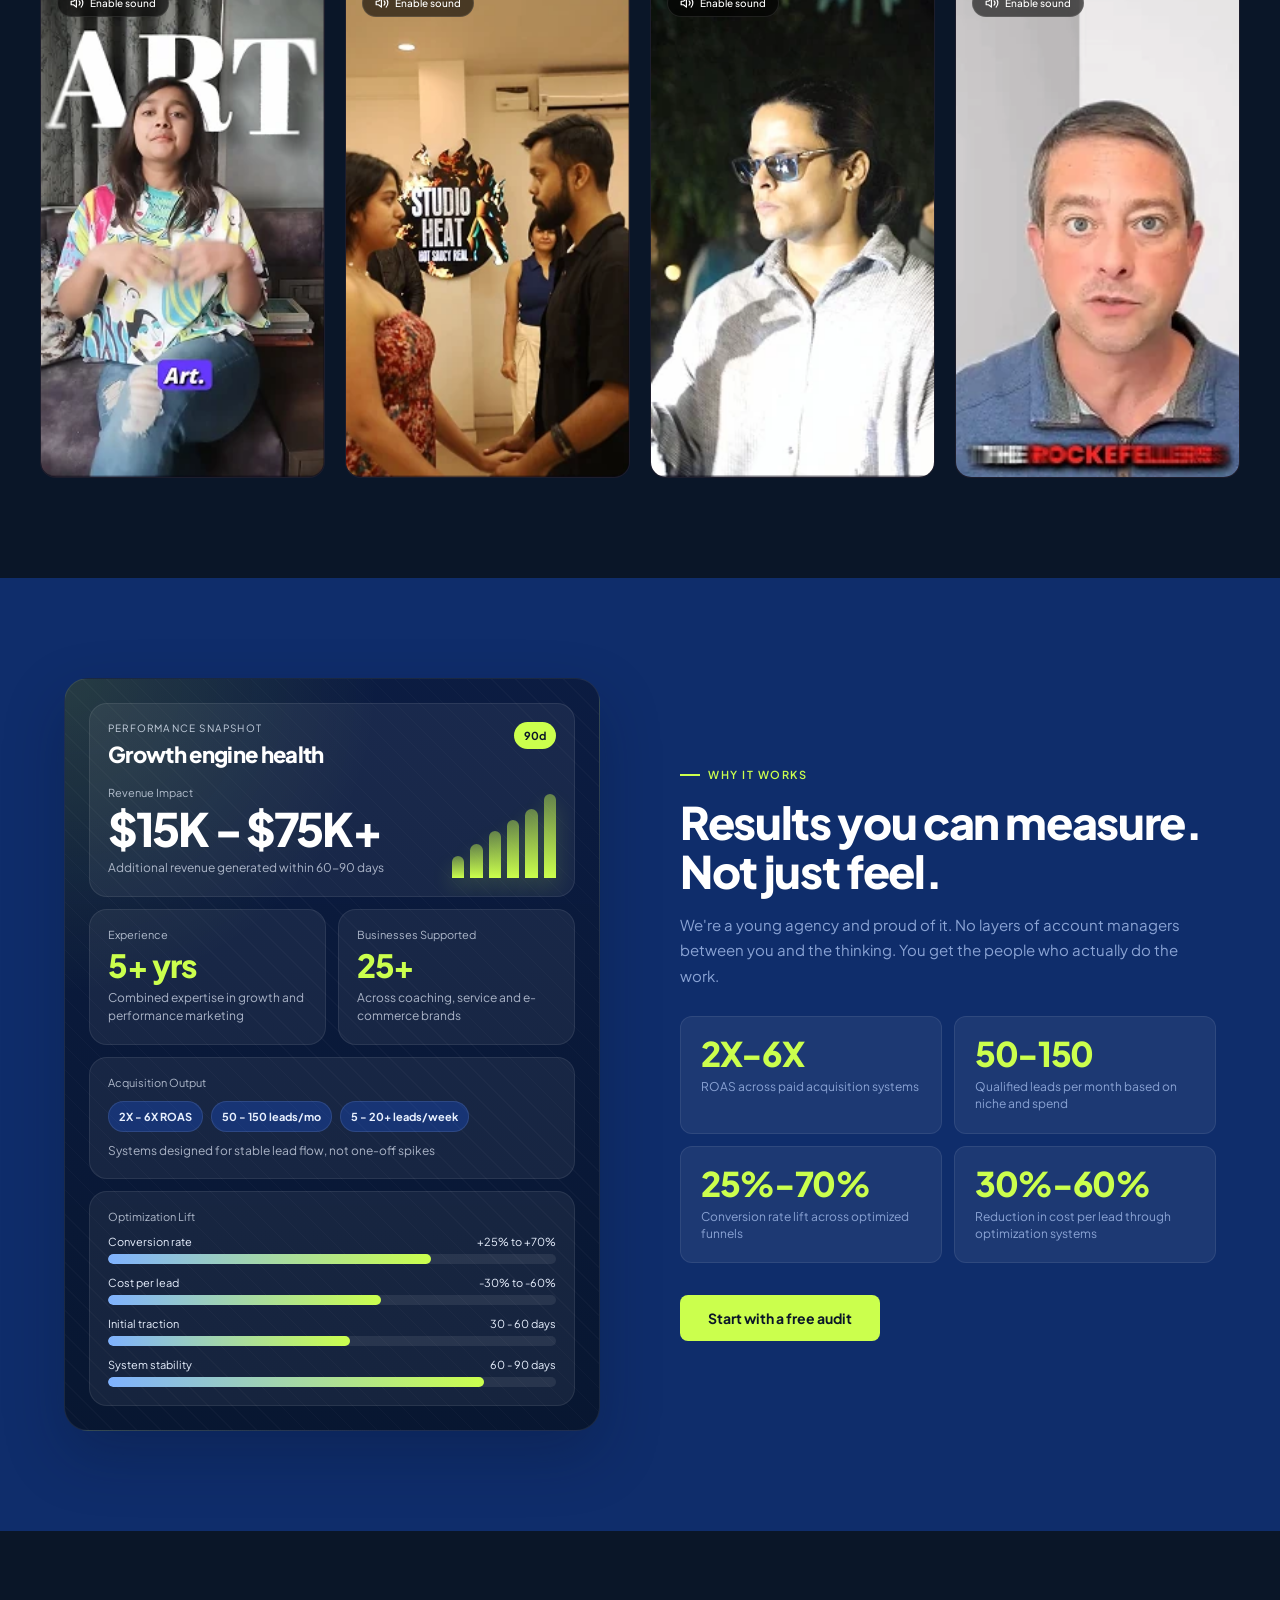
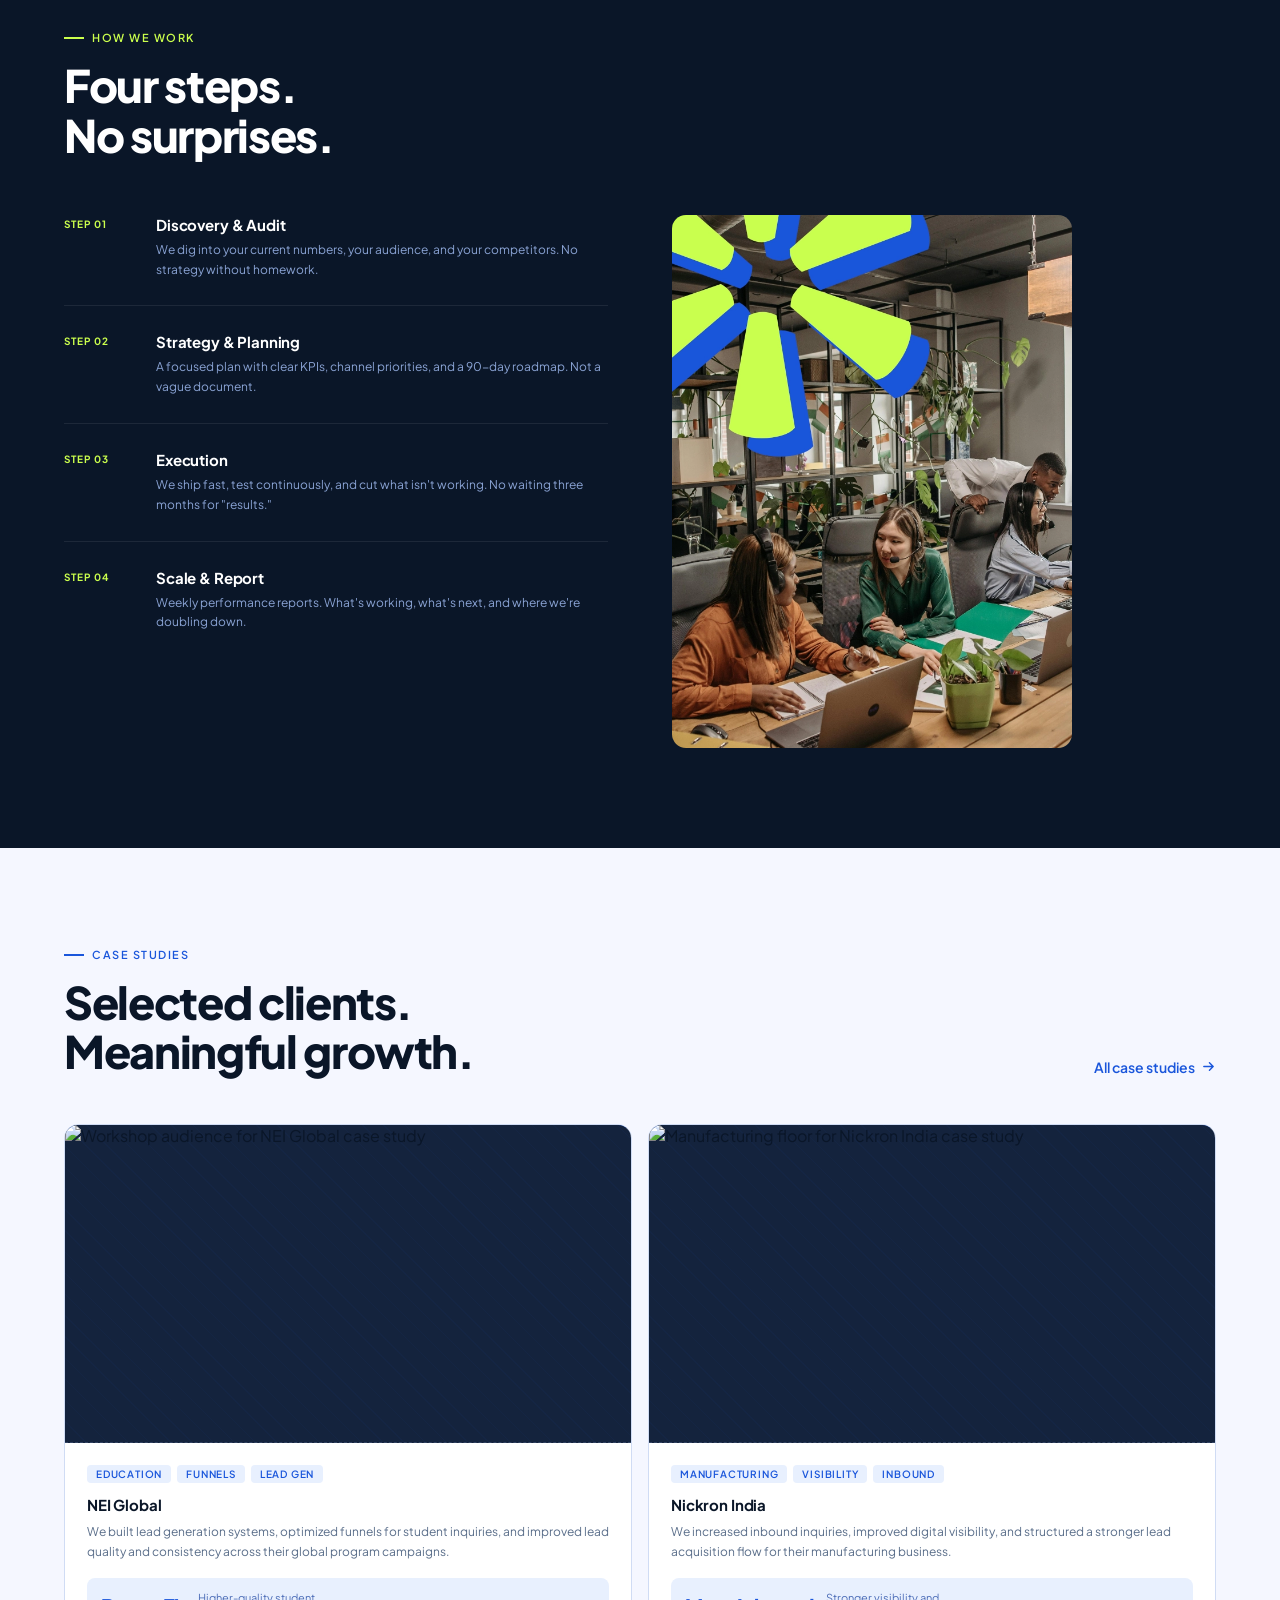
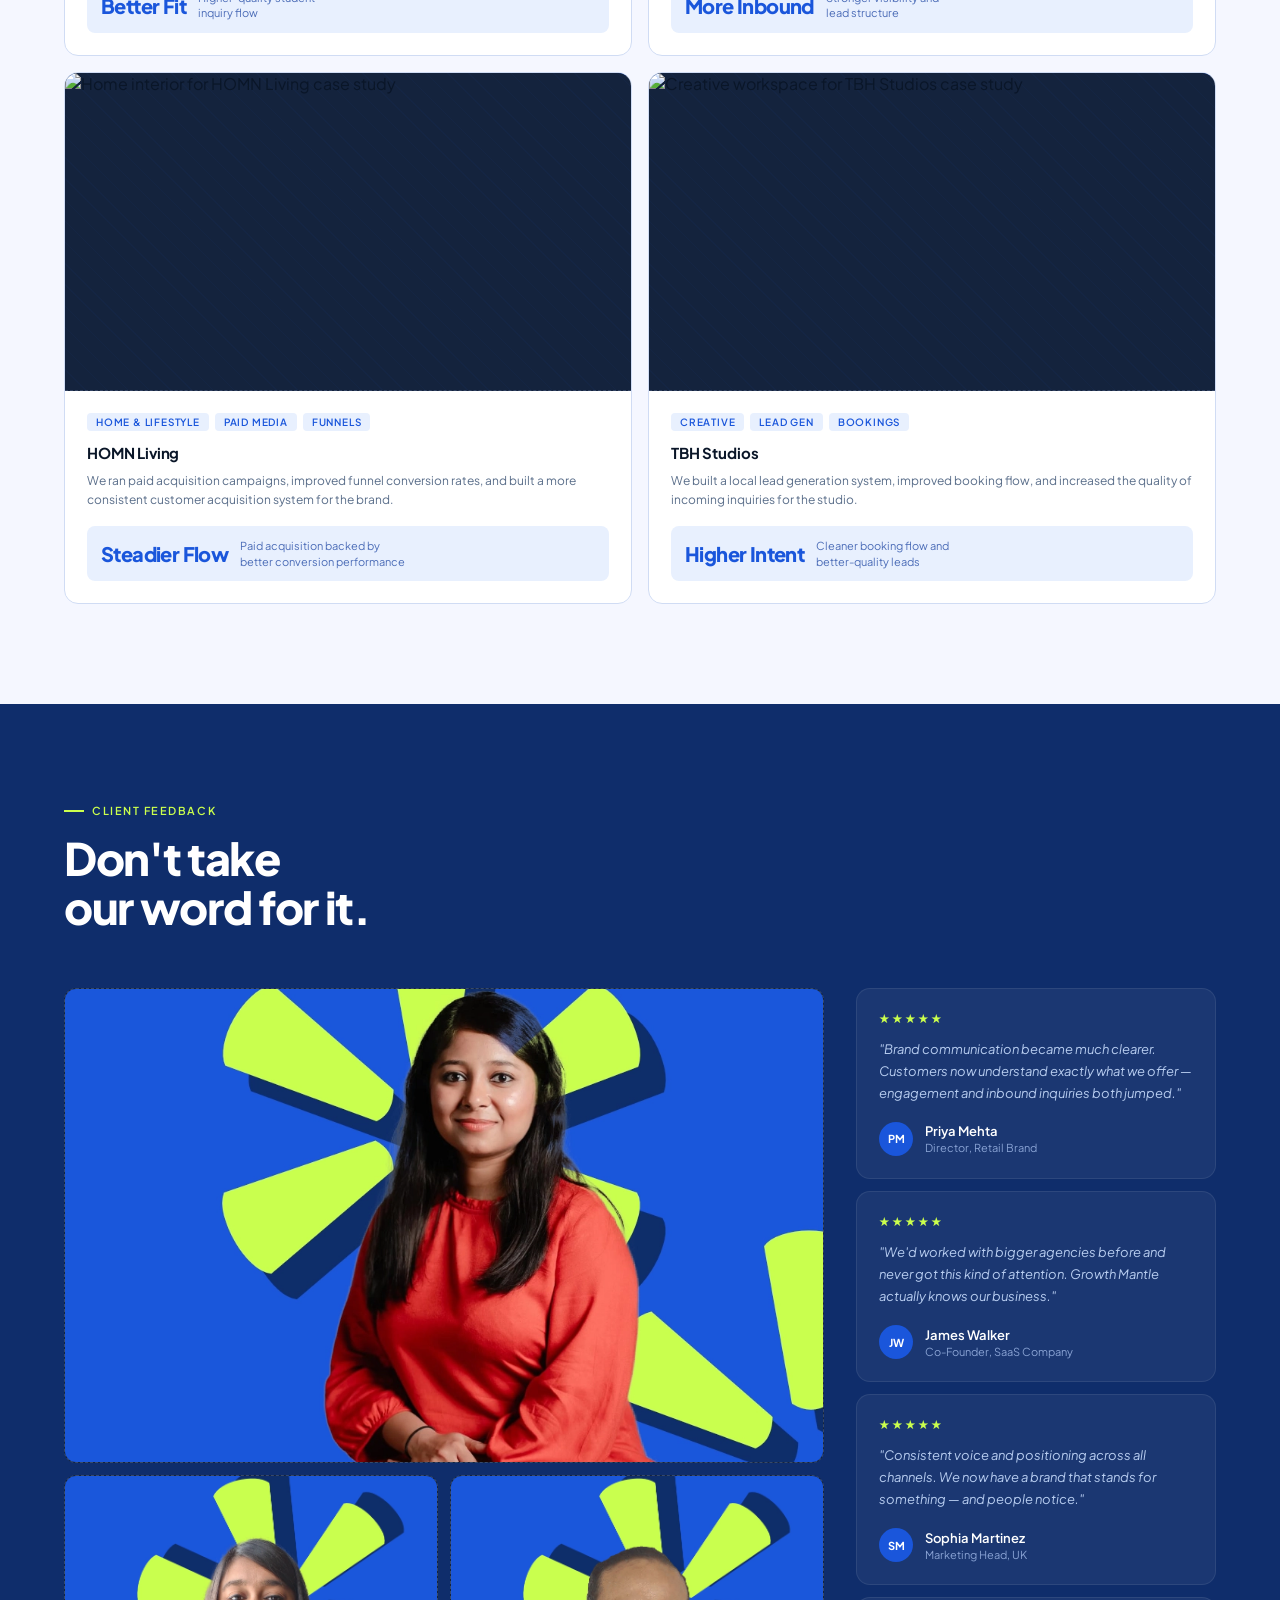
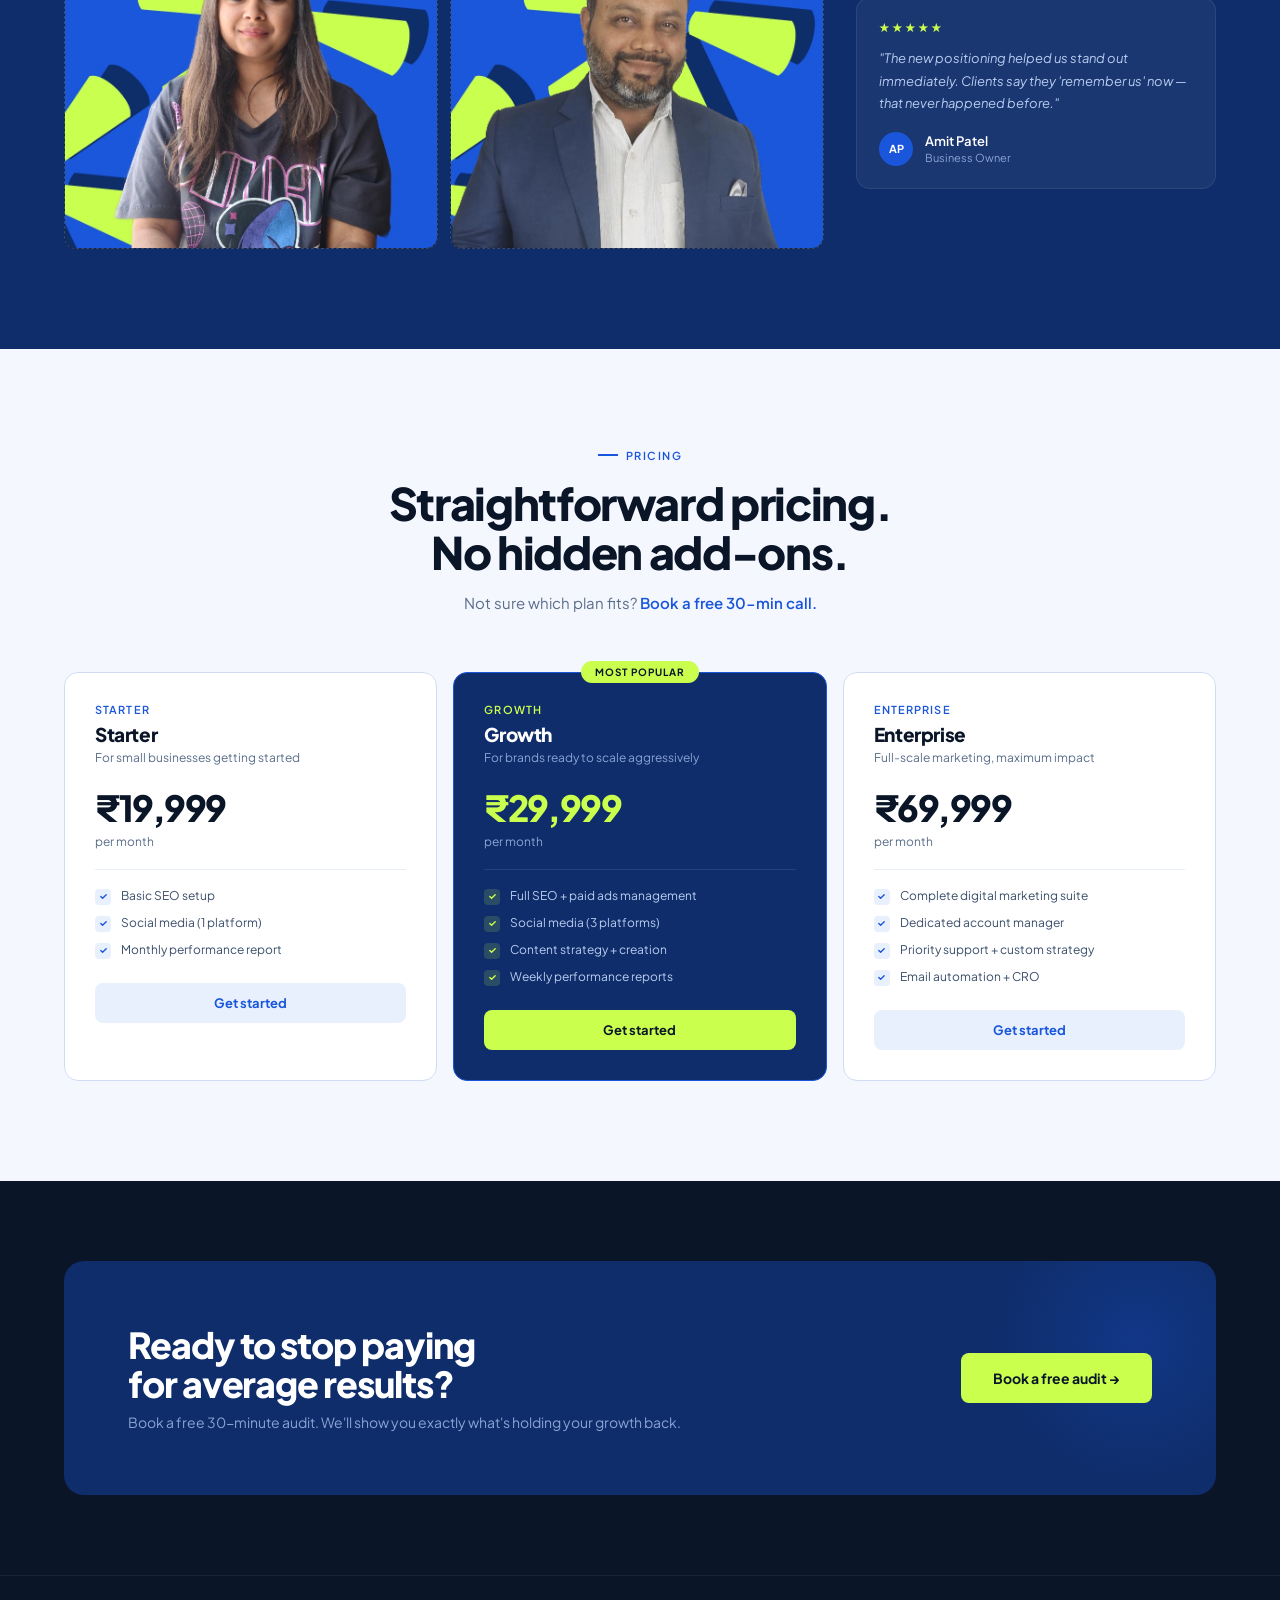
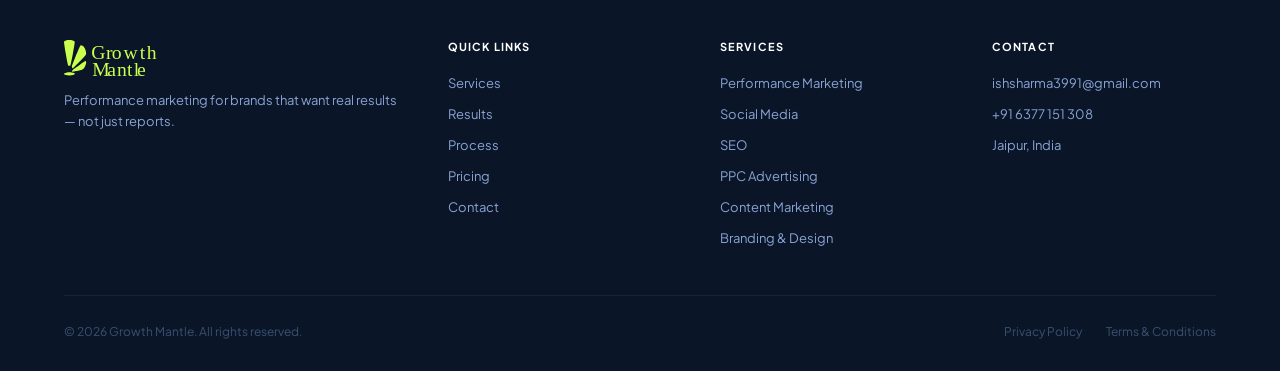
==== commit bbde3084: "feat: initialize base styles and add testimonial image assets" ====
--- a/index.html
+++ b/index.html
@@ -336,30 +336,83 @@
   <!-- ABOUT / NUMBERS -->
   <section class="about-bg" id="results">
     <div class="about-layout">
-      <!-- Image grid -->
-      <div class="about-img-grid fade-up">
-        <div class="ph about-img-tall">
-          <div class="ph-icon"><svg width="20" height="20" viewBox="0 0 20 20" fill="none">
-              <rect x="2" y="4" width="16" height="12" rx="2" stroke="#8AA3D4" stroke-width="1.5" />
-              <circle cx="7" cy="9" r="2" stroke="#8AA3D4" stroke-width="1.5" />
-              <path d="M2 14l4-4 3 3 3-3 6 5" stroke="#8AA3D4" stroke-width="1.5" stroke-linecap="round"
-                stroke-linejoin="round" />
-            </svg></div>
-          <div class="ph-label">Founder or team<br />portrait photo<br />Rec: 600×900px</div>
-        </div>
-        <div class="ph about-img-sm">
-          <div class="ph-icon" style="width:26px;height:26px;"><svg width="13" height="13" viewBox="0 0 20 20"
-              fill="none">
-              <rect x="2" y="4" width="16" height="12" rx="2" stroke="#8AA3D4" stroke-width="1.5" />
-            </svg></div>
-          <div class="ph-label" style="font-size:8px;">Office or culture photo</div>
-        </div>
-        <div class="ph about-img-wide">
-          <div class="ph-icon" style="width:26px;height:26px;"><svg width="13" height="13" viewBox="0 0 20 20"
-              fill="none">
-              <rect x="2" y="4" width="16" height="12" rx="2" stroke="#8AA3D4" stroke-width="1.5" />
-            </svg></div>
-          <div class="ph-label" style="font-size:8px;">Client meeting photo</div>
+      <!-- Performance dashboard -->
+      <div class="about-dashboard fade-up">
+        <div class="dash-panel dash-hero">
+          <div class="dash-top">
+            <div>
+              <div class="dash-kicker">Performance Snapshot</div>
+              <div class="dash-title">Growth engine health</div>
+            </div>
+            <div class="dash-badge">90d</div>
+          </div>
+          <div class="dash-main-metric">
+            <div class="dash-main-label">Revenue Impact</div>
+            <div class="dash-main-value">$15K - $75K+</div>
+            <div class="dash-main-note">Additional revenue generated within 60-90 days</div>
+          </div>
+          <div class="dash-bars" aria-hidden="true">
+            <span style="height: 26%;"></span>
+            <span style="height: 40%;"></span>
+            <span style="height: 56%;"></span>
+            <span style="height: 68%;"></span>
+            <span style="height: 82%;"></span>
+            <span style="height: 100%;"></span>
+          </div>
+        </div>
+        <div class="dash-grid">
+          <div class="dash-panel">
+            <div class="dash-card-label">Experience</div>
+            <div class="dash-card-value">5+ yrs</div>
+            <div class="dash-card-note">Combined expertise in growth and performance marketing</div>
+          </div>
+          <div class="dash-panel">
+            <div class="dash-card-label">Businesses Supported</div>
+            <div class="dash-card-value">25+</div>
+            <div class="dash-card-note">Across coaching, service and e-commerce brands</div>
+          </div>
+          <div class="dash-panel dash-panel-wide">
+            <div class="dash-card-label">Acquisition Output</div>
+            <div class="dash-chip-row">
+              <span class="dash-chip">2X - 6X ROAS</span>
+              <span class="dash-chip">50 - 150 leads/mo</span>
+              <span class="dash-chip">5 - 20+ leads/week</span>
+            </div>
+            <div class="dash-card-note">Systems designed for stable lead flow, not one-off spikes</div>
+          </div>
+          <div class="dash-panel dash-panel-wide">
+            <div class="dash-card-label">Optimization Lift</div>
+            <div class="dash-progress-list">
+              <div class="dash-progress-item">
+                <div class="dash-progress-meta">
+                  <span>Conversion rate</span>
+                  <span>+25% to +70%</span>
+                </div>
+                <div class="dash-progress-track"><span style="width: 72%;"></span></div>
+              </div>
+              <div class="dash-progress-item">
+                <div class="dash-progress-meta">
+                  <span>Cost per lead</span>
+                  <span>-30% to -60%</span>
+                </div>
+                <div class="dash-progress-track"><span style="width: 61%;"></span></div>
+              </div>
+              <div class="dash-progress-item">
+                <div class="dash-progress-meta">
+                  <span>Initial traction</span>
+                  <span>30 - 60 days</span>
+                </div>
+                <div class="dash-progress-track"><span style="width: 54%;"></span></div>
+              </div>
+              <div class="dash-progress-item">
+                <div class="dash-progress-meta">
+                  <span>System stability</span>
+                  <span>60 - 90 days</span>
+                </div>
+                <div class="dash-progress-track"><span style="width: 84%;"></span></div>
+              </div>
+            </div>
+          </div>
         </div>
       </div>
       <!-- Numbers + copy -->
@@ -370,20 +423,20 @@
           managers between you and the thinking. You get the people who actually do the work.</p>
         <div class="num-grid">
           <div class="num-card">
-            <div class="num-val">3x</div>
-            <div class="num-lbl">Average ROAS across paid campaigns</div>
+            <div class="num-val">2X-6X</div>
+            <div class="num-lbl">ROAS across paid acquisition systems</div>
           </div>
           <div class="num-card">
-            <div class="num-val">80%</div>
-            <div class="num-lbl">Avg. engagement lift within 90 days</div>
+            <div class="num-val">50-150</div>
+            <div class="num-lbl">Qualified leads per month based on niche and spend</div>
           </div>
           <div class="num-card">
-            <div class="num-val">150%</div>
-            <div class="num-lbl">Increase in qualified lead volume</div>
+            <div class="num-val">25%-70%</div>
+            <div class="num-lbl">Conversion rate lift across optimized funnels</div>
           </div>
           <div class="num-card">
-            <div class="num-val">2x</div>
-            <div class="num-lbl">Revenue growth for e-commerce clients</div>
+            <div class="num-val">30%-60%</div>
+            <div class="num-lbl">Reduction in cost per lead through optimization systems</div>
           </div>
         </div>
         <a href="#contact" class="btn-primary" style="display:inline-block;margin-top:32px;">Start with a free audit</a>
@@ -443,7 +496,7 @@
   <section style="background: var(--chalk);">
     <div class="eyebrow">Case Studies</div>
     <div style="display:flex;align-items:flex-end;justify-content:space-between;flex-wrap:wrap;gap:16px;">
-      <h2 class="sec-h2">Real brands.<br />Real numbers.</h2>
+      <h2 class="sec-h2">Selected clients.<br />Meaningful growth.</h2>
       <a href="#"
         style="color:var(--signal);font-weight:600;text-decoration:none;display:flex;align-items:center;gap:6px;font-size:14px;">
         All case studies <svg width="15" height="15" viewBox="0 0 16 16" fill="none">
@@ -456,88 +509,76 @@
       <div class="case-card fade-up">
         <div class="case-accent"></div>
         <div class="ph case-img no-radius">
-          <div class="ph-icon" style="width:26px;height:26px;"><svg width="13" height="13" viewBox="0 0 20 20"
-              fill="none">
-              <rect x="2" y="4" width="16" height="12" rx="2" stroke="#8AA3D4" stroke-width="1.5" />
-              <circle cx="7" cy="9" r="2" stroke="#8AA3D4" stroke-width="1.5" />
-            </svg></div>
-          <div class="ph-label" style="font-size:8px;">Case cover — local business<br />Rec: 1200×675px</div>
+          <img
+            src="https://images.pexels.com/photos/18999478/pexels-photo-18999478.jpeg?auto=compress&cs=tinysrgb&w=1200"
+            alt="Workshop audience for NEI Global case study" class="case-photo">
         </div>
         <div class="case-body">
-          <div class="case-tags"><span class="case-tag">Social</span><span class="case-tag">Retargeting</span><span
-              class="case-tag">Google</span></div>
-          <div class="case-title">Local Business Brand Transformation</div>
-          <div class="case-desc">A Jaipur-based retail brand with no digital presence. Built their paid and organic
-            channels from scratch.</div>
+          <div class="case-tags"><span class="case-tag">Education</span><span class="case-tag">Funnels</span><span
+              class="case-tag">Lead Gen</span></div>
+          <div class="case-title">NEI Global</div>
+          <div class="case-desc">We built lead generation systems, optimized funnels for student inquiries, and improved
+            lead quality and consistency across their global program campaigns.</div>
           <div class="case-result">
-            <div class="case-num">5x</div>
-            <div class="case-lbl">Return on ad spend<br />within 4 months</div>
+            <div class="case-num">Better Fit</div>
+            <div class="case-lbl">Higher-quality student<br />inquiry flow</div>
           </div>
         </div>
       </div>
       <div class="case-card fade-up">
         <div class="case-accent"></div>
         <div class="ph case-img no-radius">
-          <div class="ph-icon" style="width:26px;height:26px;"><svg width="13" height="13" viewBox="0 0 20 20"
-              fill="none">
-              <rect x="2" y="4" width="16" height="12" rx="2" stroke="#8AA3D4" stroke-width="1.5" />
-              <circle cx="7" cy="9" r="2" stroke="#8AA3D4" stroke-width="1.5" />
-            </svg></div>
-          <div class="ph-label" style="font-size:8px;">Case cover — SaaS brand<br />Rec: 1200×675px</div>
+          <img
+            src="https://images.pexels.com/photos/8973132/pexels-photo-8973132.jpeg?auto=compress&cs=tinysrgb&w=1200"
+            alt="Manufacturing floor for Nickron India case study" class="case-photo">
         </div>
         <div class="case-body">
-          <div class="case-tags"><span class="case-tag">LinkedIn</span><span class="case-tag">Content</span><span
-              class="case-tag">CRM</span></div>
-          <div class="case-title">SaaS Brand Authority Growth</div>
-          <div class="case-desc">A B2B SaaS struggling to convert traffic into demos. Repositioned the brand and rebuilt
-            the lead funnel.</div>
+          <div class="case-tags"><span class="case-tag">Manufacturing</span><span class="case-tag">Visibility</span><span
+              class="case-tag">Inbound</span></div>
+          <div class="case-title">Nickron India</div>
+          <div class="case-desc">We increased inbound inquiries, improved digital visibility, and structured a stronger
+            lead acquisition flow for their manufacturing business.</div>
           <div class="case-result">
-            <div class="case-num">150%</div>
-            <div class="case-lbl">Increase in qualified<br />demo requests</div>
+            <div class="case-num">More Inbound</div>
+            <div class="case-lbl">Stronger visibility and<br />lead structure</div>
           </div>
         </div>
       </div>
       <div class="case-card fade-up">
         <div class="case-accent"></div>
         <div class="ph case-img no-radius">
-          <div class="ph-icon" style="width:26px;height:26px;"><svg width="13" height="13" viewBox="0 0 20 20"
-              fill="none">
-              <rect x="2" y="4" width="16" height="12" rx="2" stroke="#8AA3D4" stroke-width="1.5" />
-              <circle cx="7" cy="9" r="2" stroke="#8AA3D4" stroke-width="1.5" />
-            </svg></div>
-          <div class="ph-label" style="font-size:8px;">Case cover — e-commerce<br />Rec: 1200×675px</div>
+          <img
+            src="https://images.pexels.com/photos/12420730/pexels-photo-12420730.jpeg?auto=compress&cs=tinysrgb&w=1200"
+            alt="Home interior for HOMN Living case study" class="case-photo">
         </div>
         <div class="case-body">
-          <div class="case-tags"><span class="case-tag">SEO</span><span class="case-tag">PPC</span><span
-              class="case-tag">CRO</span></div>
-          <div class="case-title">E-Commerce Revenue Expansion</div>
-          <div class="case-desc">A D2C brand with good product but weak channel strategy. Fixed the funnel and scaled
-            paid acquisition.</div>
+          <div class="case-tags"><span class="case-tag">Home & Lifestyle</span><span class="case-tag">Paid Media</span><span
+              class="case-tag">Funnels</span></div>
+          <div class="case-title">HOMN Living</div>
+          <div class="case-desc">We ran paid acquisition campaigns, improved funnel conversion rates, and built a more
+            consistent customer acquisition system for the brand.</div>
           <div class="case-result">
-            <div class="case-num">2x</div>
-            <div class="case-lbl">Revenue in 6 months<br />+ 3x organic visibility</div>
+            <div class="case-num">Steadier Flow</div>
+            <div class="case-lbl">Paid acquisition backed by<br />better conversion performance</div>
           </div>
         </div>
       </div>
       <div class="case-card fade-up">
         <div class="case-accent"></div>
         <div class="ph case-img no-radius">
-          <div class="ph-icon" style="width:26px;height:26px;"><svg width="13" height="13" viewBox="0 0 20 20"
-              fill="none">
-              <rect x="2" y="4" width="16" height="12" rx="2" stroke="#8AA3D4" stroke-width="1.5" />
-              <circle cx="7" cy="9" r="2" stroke="#8AA3D4" stroke-width="1.5" />
-            </svg></div>
-          <div class="ph-label" style="font-size:8px;">Case cover — startup<br />Rec: 1200×675px</div>
+          <img
+            src="https://images.pexels.com/photos/32075861/pexels-photo-32075861.jpeg?auto=compress&cs=tinysrgb&w=1200"
+            alt="Creative workspace for TBH Studios case study" class="case-photo">
         </div>
         <div class="case-body">
-          <div class="case-tags"><span class="case-tag">Branding</span><span class="case-tag">UGC</span><span
-              class="case-tag">PR</span></div>
-          <div class="case-title">Startup Brand Awareness Launch</div>
-          <div class="case-desc">A pre-revenue startup needing credibility fast. Brand identity, PR seeding, and content
-            from zero.</div>
+          <div class="case-tags"><span class="case-tag">Creative</span><span class="case-tag">Lead Gen</span><span
+              class="case-tag">Bookings</span></div>
+          <div class="case-title">TBH Studios</div>
+          <div class="case-desc">We built a local lead generation system, improved booking flow, and increased the quality
+            of incoming inquiries for the studio.</div>
           <div class="case-result">
-            <div class="case-num">200%</div>
-            <div class="case-lbl">Growth in brand mentions<br />in 90 days</div>
+            <div class="case-num">Higher Intent</div>
+            <div class="case-lbl">Cleaner booking flow and<br />better-quality leads</div>
           </div>
         </div>
       </div>
@@ -553,28 +594,14 @@
       <!-- Image column -->
       <div class="testi-imgs fade-up">
         <div class="ph testi-img-main">
-          <div class="ph-icon"><svg width="20" height="20" viewBox="0 0 20 20" fill="none">
-              <rect x="2" y="4" width="16" height="12" rx="2" stroke="#8AA3D4" stroke-width="1.5" />
-              <circle cx="7" cy="9" r="2" stroke="#8AA3D4" stroke-width="1.5" />
-              <path d="M2 14l4-4 3 3 3-3 6 5" stroke="#8AA3D4" stroke-width="1.5" stroke-linecap="round"
-                stroke-linejoin="round" />
-            </svg></div>
-          <div class="ph-label">Happy client or team photo<br />Rec: 700×933px</div>
+          <img src="images/testimonial/testimonial_2.webp" alt="Client testimonial image 1" class="testi-photo">
         </div>
         <div class="testi-img-pair">
           <div class="ph testi-img-sm">
-            <div class="ph-icon" style="width:26px;height:26px;"><svg width="13" height="13" viewBox="0 0 20 20"
-                fill="none">
-                <rect x="2" y="4" width="16" height="12" rx="2" stroke="#8AA3D4" stroke-width="1.5" />
-              </svg></div>
-            <div class="ph-label" style="font-size:8px;">Client photo</div>
+            <img src="images/testimonial/testimonial_3.webp" alt="Client testimonial image 2" class="testi-photo">
           </div>
           <div class="ph testi-img-sm">
-            <div class="ph-icon" style="width:26px;height:26px;"><svg width="13" height="13" viewBox="0 0 20 20"
-                fill="none">
-                <rect x="2" y="4" width="16" height="12" rx="2" stroke="#8AA3D4" stroke-width="1.5" />
-              </svg></div>
-            <div class="ph-label" style="font-size:8px;">Client photo</div>
+            <img src="images/testimonial/testimonial_4.webp" alt="Client testimonial image 3" class="testi-photo">
           </div>
         </div>
       </div>
--- a/css/style.css
+++ b/css/style.css
@@ -642,26 +642,217 @@
       align-items: center;
     }
 
-    .about-img-grid {
+    .about-dashboard {
+      background:
+        radial-gradient(circle at top left, rgba(203, 255, 77, 0.14), transparent 34%),
+        linear-gradient(180deg, rgba(12, 28, 64, 0.96), rgba(8, 22, 48, 0.98));
+      border: 1px solid rgba(255, 255, 255, 0.08);
+      border-radius: 24px;
+      padding: 24px;
+      box-shadow: 0 24px 60px rgba(6, 18, 42, 0.28);
+      position: relative;
+      overflow: hidden;
+    }
+
+    .about-dashboard::before {
+      content: '';
+      position: absolute;
+      inset: 0;
+      background: repeating-linear-gradient(45deg,
+          transparent,
+          transparent 16px,
+          rgba(255, 255, 255, 0.025) 16px,
+          rgba(255, 255, 255, 0.025) 17px);
+      pointer-events: none;
+    }
+
+    .dash-hero,
+    .dash-panel {
+      position: relative;
+      z-index: 1;
+    }
+
+    .dash-hero {
+      background: linear-gradient(180deg, rgba(36, 84, 190, 0.92), rgba(21, 58, 148, 0.92));
+      border: 1px solid rgba(255, 255, 255, 0.08);
+      border-radius: 18px;
+      padding: 18px;
+      display: grid;
+      gap: 18px;
+      overflow: hidden;
+    }
+
+    .dash-top {
+      display: flex;
+      align-items: flex-start;
+      justify-content: space-between;
+      gap: 12px;
+    }
+
+    .dash-kicker {
+      font-size: 10px;
+      letter-spacing: 0.12em;
+      text-transform: uppercase;
+      color: rgba(232, 240, 254, 0.82);
+    }
+
+    .dash-title {
+      font-size: 22px;
+      font-weight: 800;
+      color: var(--white);
+      letter-spacing: -0.03em;
+      margin-top: 6px;
+    }
+
+    .dash-badge {
+      font-size: 11px;
+      font-weight: 700;
+      color: #0A1628;
+      background: var(--volt);
+      border-radius: 999px;
+      padding: 8px 10px;
+      line-height: 1;
+      white-space: nowrap;
+    }
+
+    .dash-main-metric {
+      display: grid;
+      gap: 8px;
+      max-width: 72%;
+    }
+
+    .dash-main-label,
+    .dash-card-label {
+      font-size: 11px;
+      color: rgba(232, 240, 254, 0.72);
+    }
+
+    .dash-main-value {
+      font-size: clamp(32px, 4vw, 46px);
+      font-weight: 800;
+      line-height: 0.95;
+      letter-spacing: -0.05em;
+      color: var(--white);
+    }
+
+    .dash-main-note,
+    .dash-card-note {
+      font-size: 12px;
+      line-height: 1.55;
+      color: rgba(232, 240, 254, 0.7);
+    }
+
+    .dash-bars {
+      position: absolute;
+      right: 18px;
+      bottom: 18px;
+      width: 104px;
+      height: 84px;
+      display: flex;
+      align-items: end;
+      gap: 6px;
+    }
+
+    .dash-bars span {
+      flex: 1;
+      border-radius: 999px 999px 4px 4px;
+      background: linear-gradient(180deg, rgba(203, 255, 77, 0.42), rgba(203, 255, 77, 1));
+      box-shadow: 0 10px 20px rgba(203, 255, 77, 0.18);
+    }
+
+    .dash-grid {
+      position: relative;
+      z-index: 1;
       display: grid;
       grid-template-columns: 1fr 1fr;
       gap: 12px;
-    }
-
-    .about-img-tall {
-      grid-row: span 2;
-      aspect-ratio: 2/3;
+      margin-top: 12px;
+    }
+
+    .dash-panel {
+      background: rgba(255, 255, 255, 0.06);
+      border: 1px solid rgba(255, 255, 255, 0.08);
+      border-radius: 18px;
+      padding: 18px;
+      min-height: 126px;
+    }
+
+    .dash-panel-wide {
+      grid-column: 1 / -1;
+      min-height: auto;
+    }
+
+    .dash-card-value {
+      font-size: 32px;
+      font-weight: 800;
+      color: var(--volt);
+      letter-spacing: -0.04em;
+      line-height: 1;
+      margin-top: 8px;
+      margin-bottom: 8px;
+    }
+
+    .dash-chip-row {
+      display: flex;
+      flex-wrap: wrap;
+      gap: 8px;
+      margin: 12px 0 10px;
+    }
+
+    .dash-chip {
+      font-size: 11px;
+      font-weight: 700;
+      color: var(--ice);
+      background: rgba(26, 86, 219, 0.32);
+      border: 1px solid rgba(138, 163, 212, 0.18);
+      border-radius: 999px;
+      padding: 8px 10px;
+      white-space: nowrap;
+    }
+
+    .dash-progress-list {
+      display: grid;
+      gap: 12px;
+      margin-top: 12px;
+    }
+
+    .dash-progress-meta {
+      display: flex;
+      justify-content: space-between;
+      gap: 12px;
+      font-size: 11px;
+      color: var(--ice);
+      margin-bottom: 6px;
+    }
+
+    .dash-progress-track {
       width: 100%;
-    }
-
-    .about-img-sm {
-      aspect-ratio: 1;
-      width: 100%;
-    }
-
-    .about-img-wide {
-      aspect-ratio: 4/3;
-      width: 100%;
+      height: 10px;
+      border-radius: 999px;
+      background: rgba(255, 255, 255, 0.08);
+      overflow: hidden;
+    }
+
+    .dash-progress-track span {
+      display: block;
+      height: 100%;
+      border-radius: inherit;
+      background: linear-gradient(90deg, #7FB2FF 0%, #CBFF4D 100%);
+    }
+
+    @media (max-width: 900px) {
+      .about-layout {
+        gap: 32px;
+      }
+
+      .dash-grid {
+        grid-template-columns: 1fr;
+      }
+
+      .dash-main-metric {
+        max-width: 100%;
+        padding-right: 120px;
+      }
     }
 
     .num-grid {
@@ -800,6 +991,15 @@
     .case-img {
       width: 100%;
       aspect-ratio: 16/9;
+    }
+
+    .case-photo {
+      width: 100%;
+      height: 100%;
+      object-fit: cover;
+      display: block;
+      position: relative;
+      z-index: 1;
     }
 
     .case-body {
@@ -869,8 +1069,9 @@
 
     .testi-layout {
       display: grid;
-      grid-template-columns: 1fr 1fr;
-      gap: 56px;
+      grid-template-columns: minmax(0, 760px) minmax(280px, 360px);
+      justify-content: space-between;
+      gap: 32px;
       align-items: start;
       margin-top: 56px;
     }
@@ -881,11 +1082,12 @@
       gap: 12px;
       position: sticky;
       top: 100px;
+      max-width: 760px;
     }
 
     .testi-img-main {
       width: 100%;
-      aspect-ratio: 4/3;
+      aspect-ratio: 16/10;
     }
 
     .testi-img-pair {
@@ -899,10 +1101,20 @@
       aspect-ratio: 1;
     }
 
+    .testi-photo {
+      width: 100%;
+      height: 100%;
+      object-fit: cover;
+      display: block;
+      position: relative;
+      z-index: 1;
+    }
+
     .testi-cards {
       display: flex;
       flex-direction: column;
       gap: 12px;
+      max-width: 360px;
     }
 
     .testi-card {
@@ -1323,8 +1535,7 @@
 
       .svc-img-stack,
       .proc-imgs,
-      .testi-imgs,
-      .about-img-grid {
+      .testi-imgs {
         display: none;
       }
 
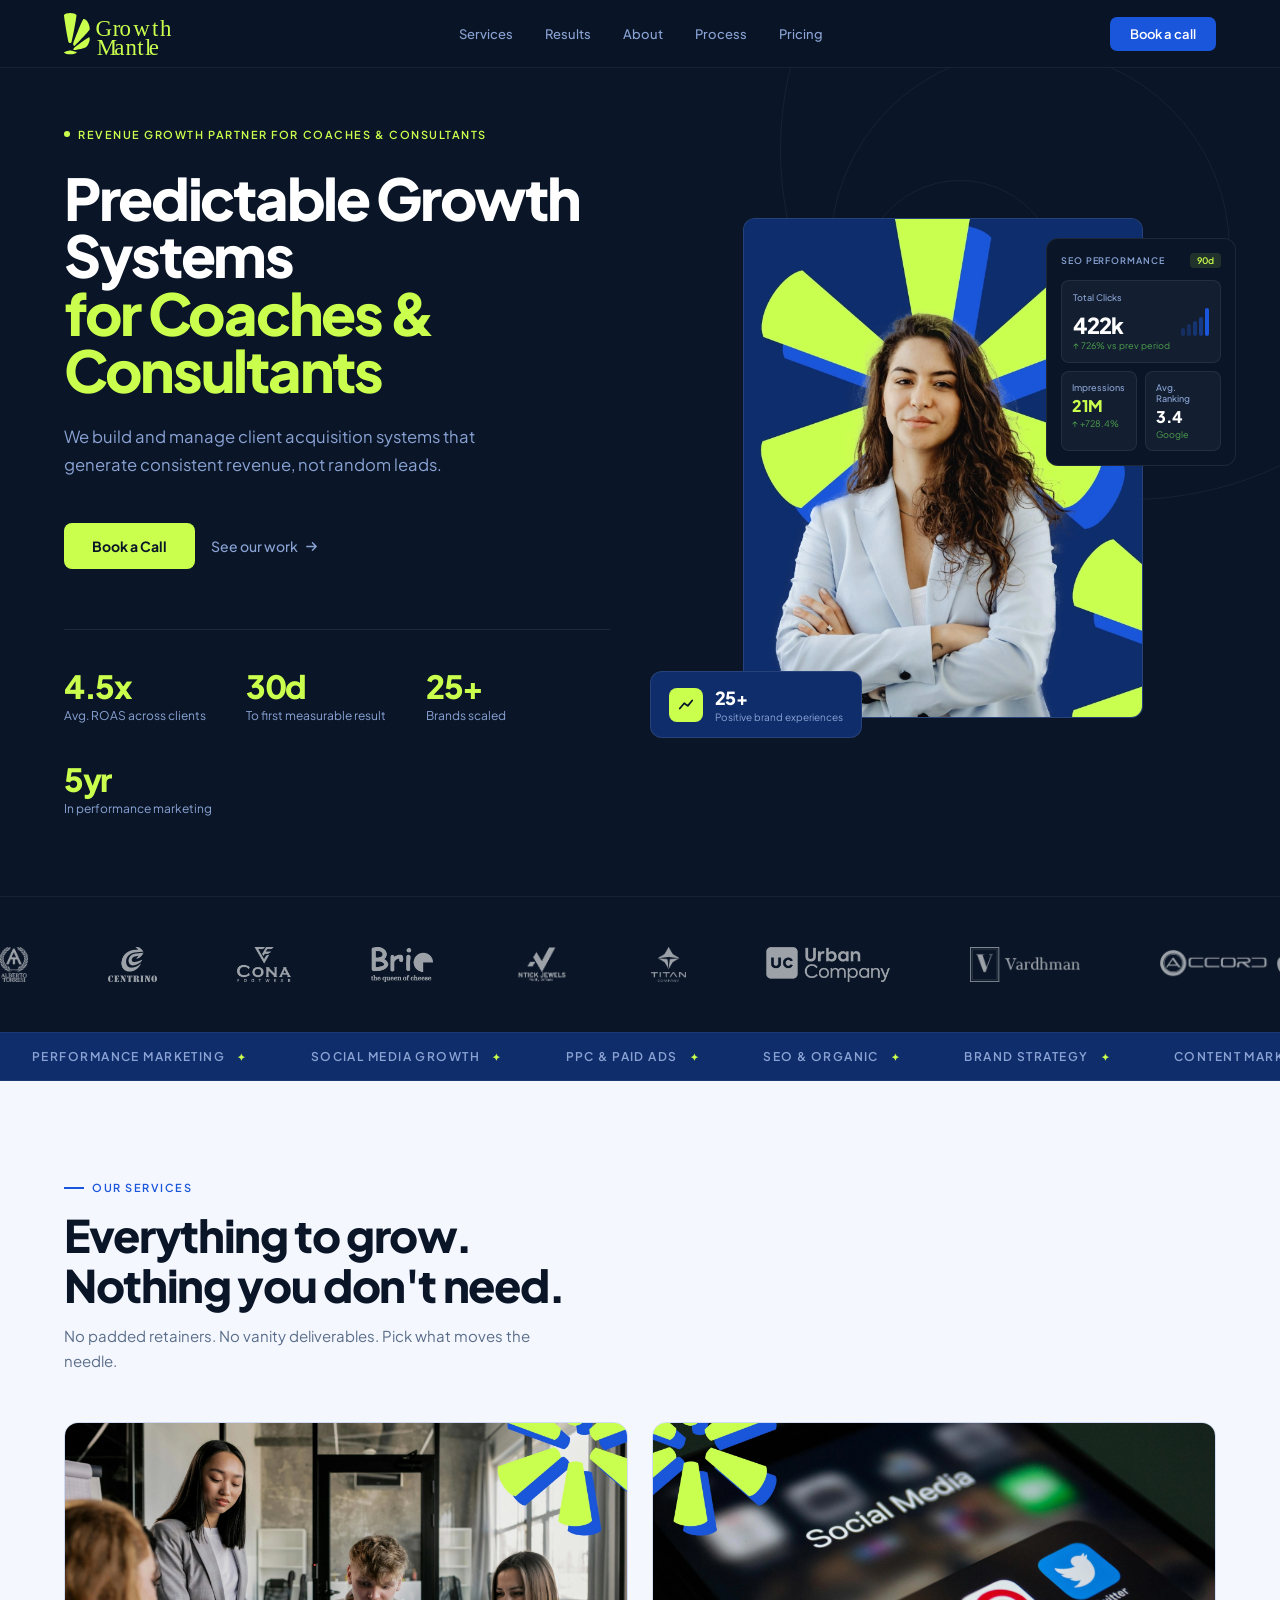
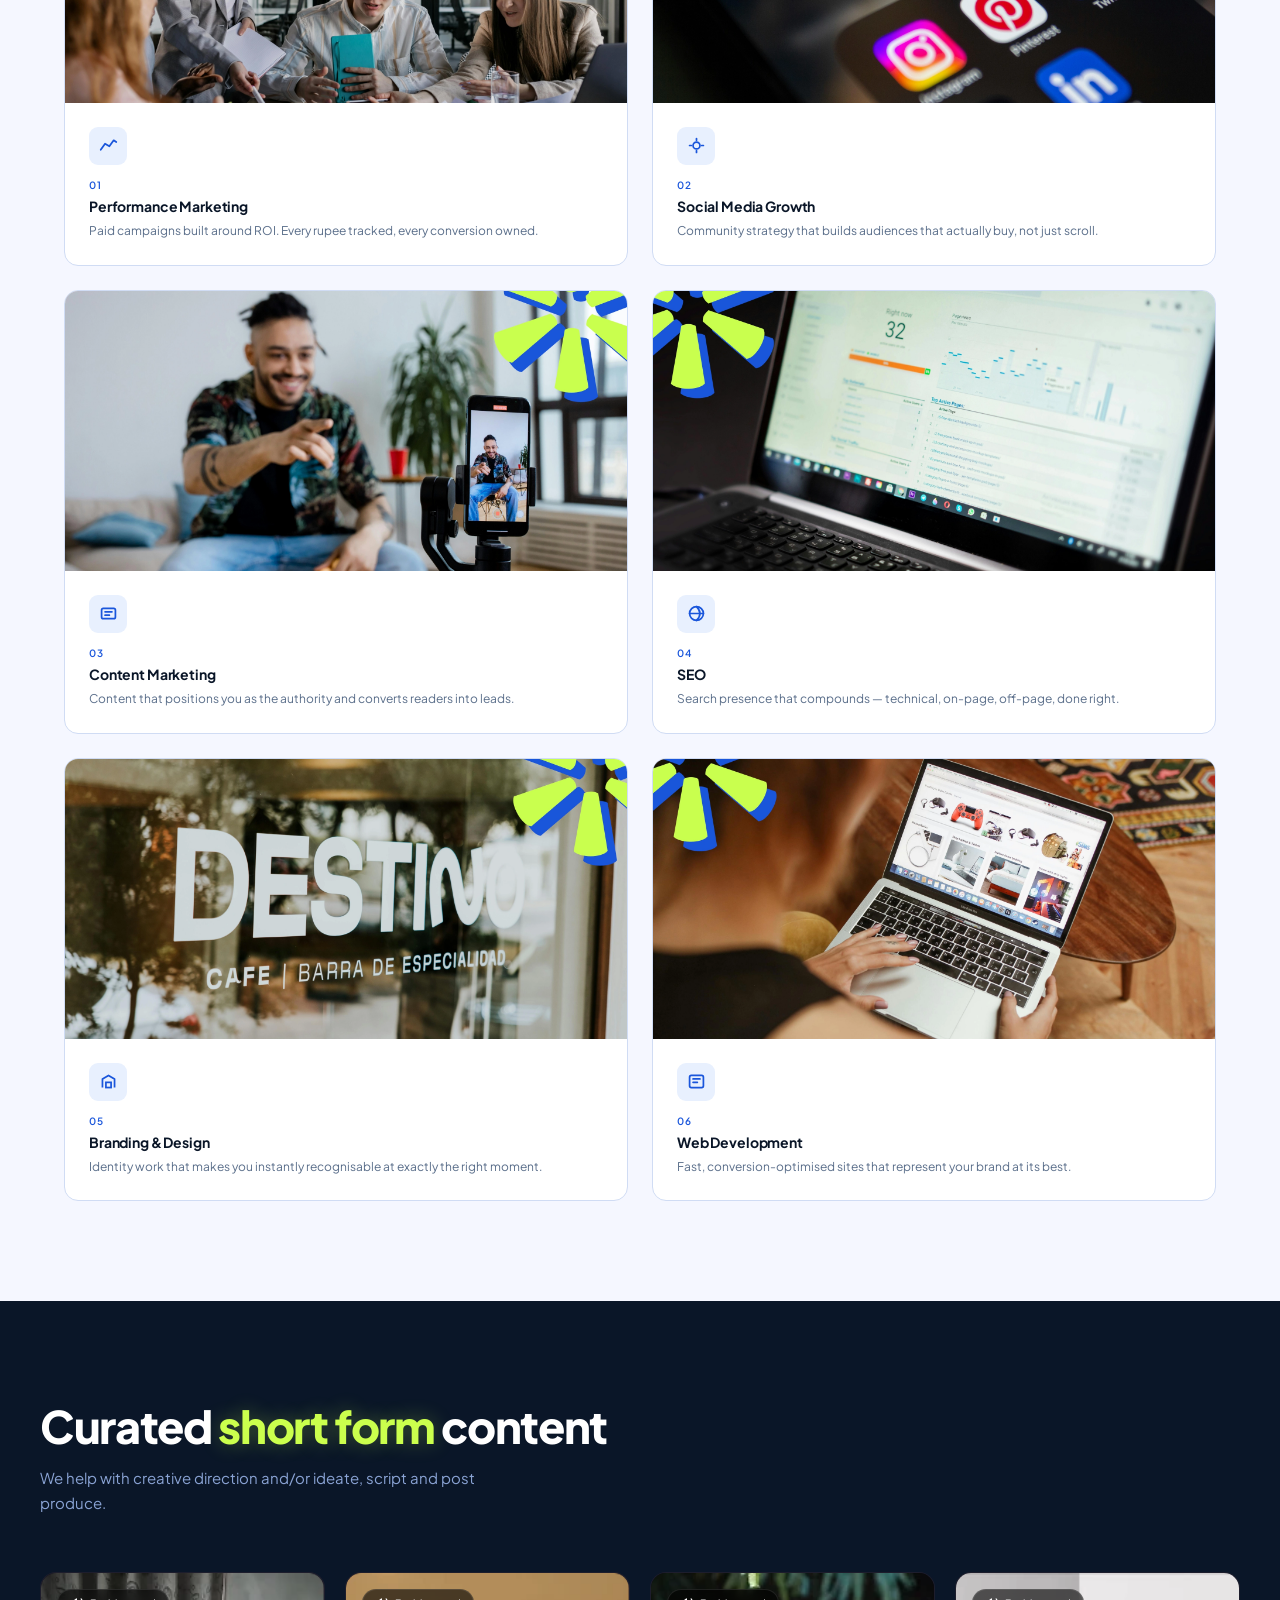
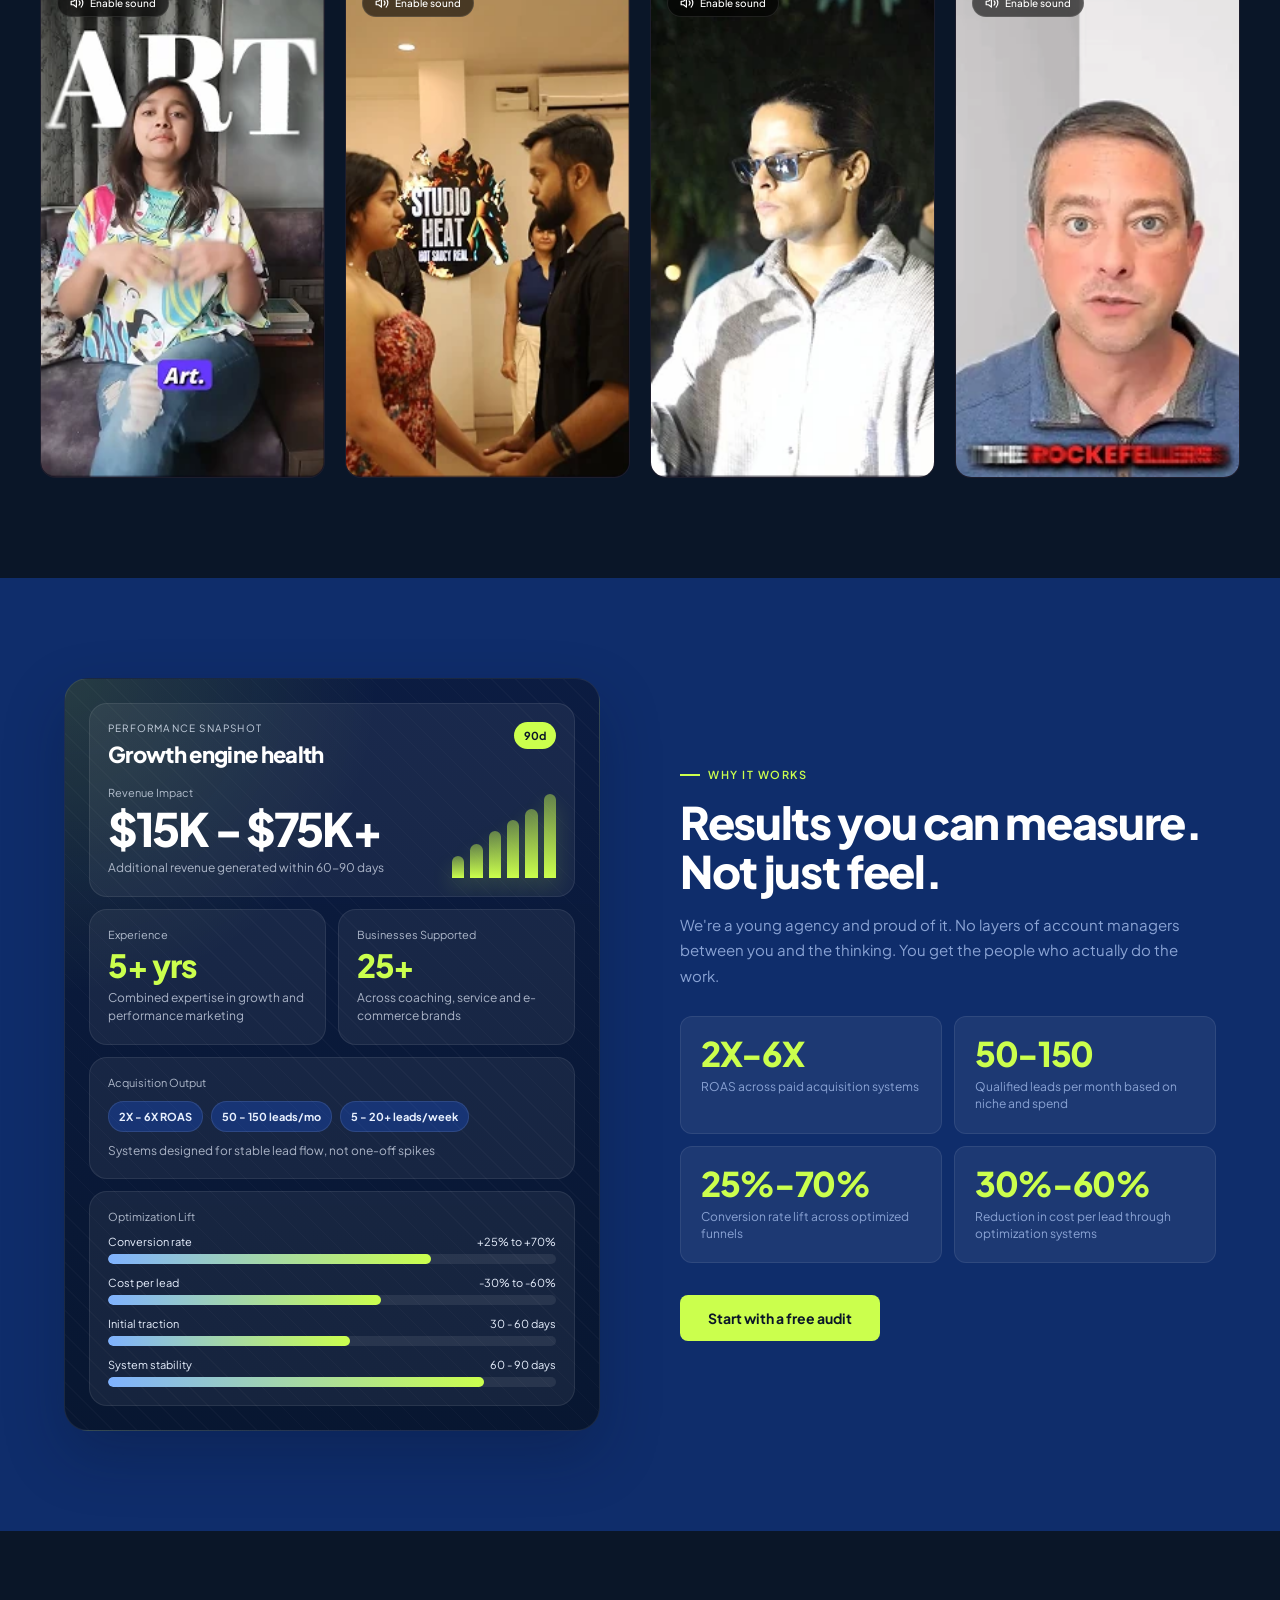
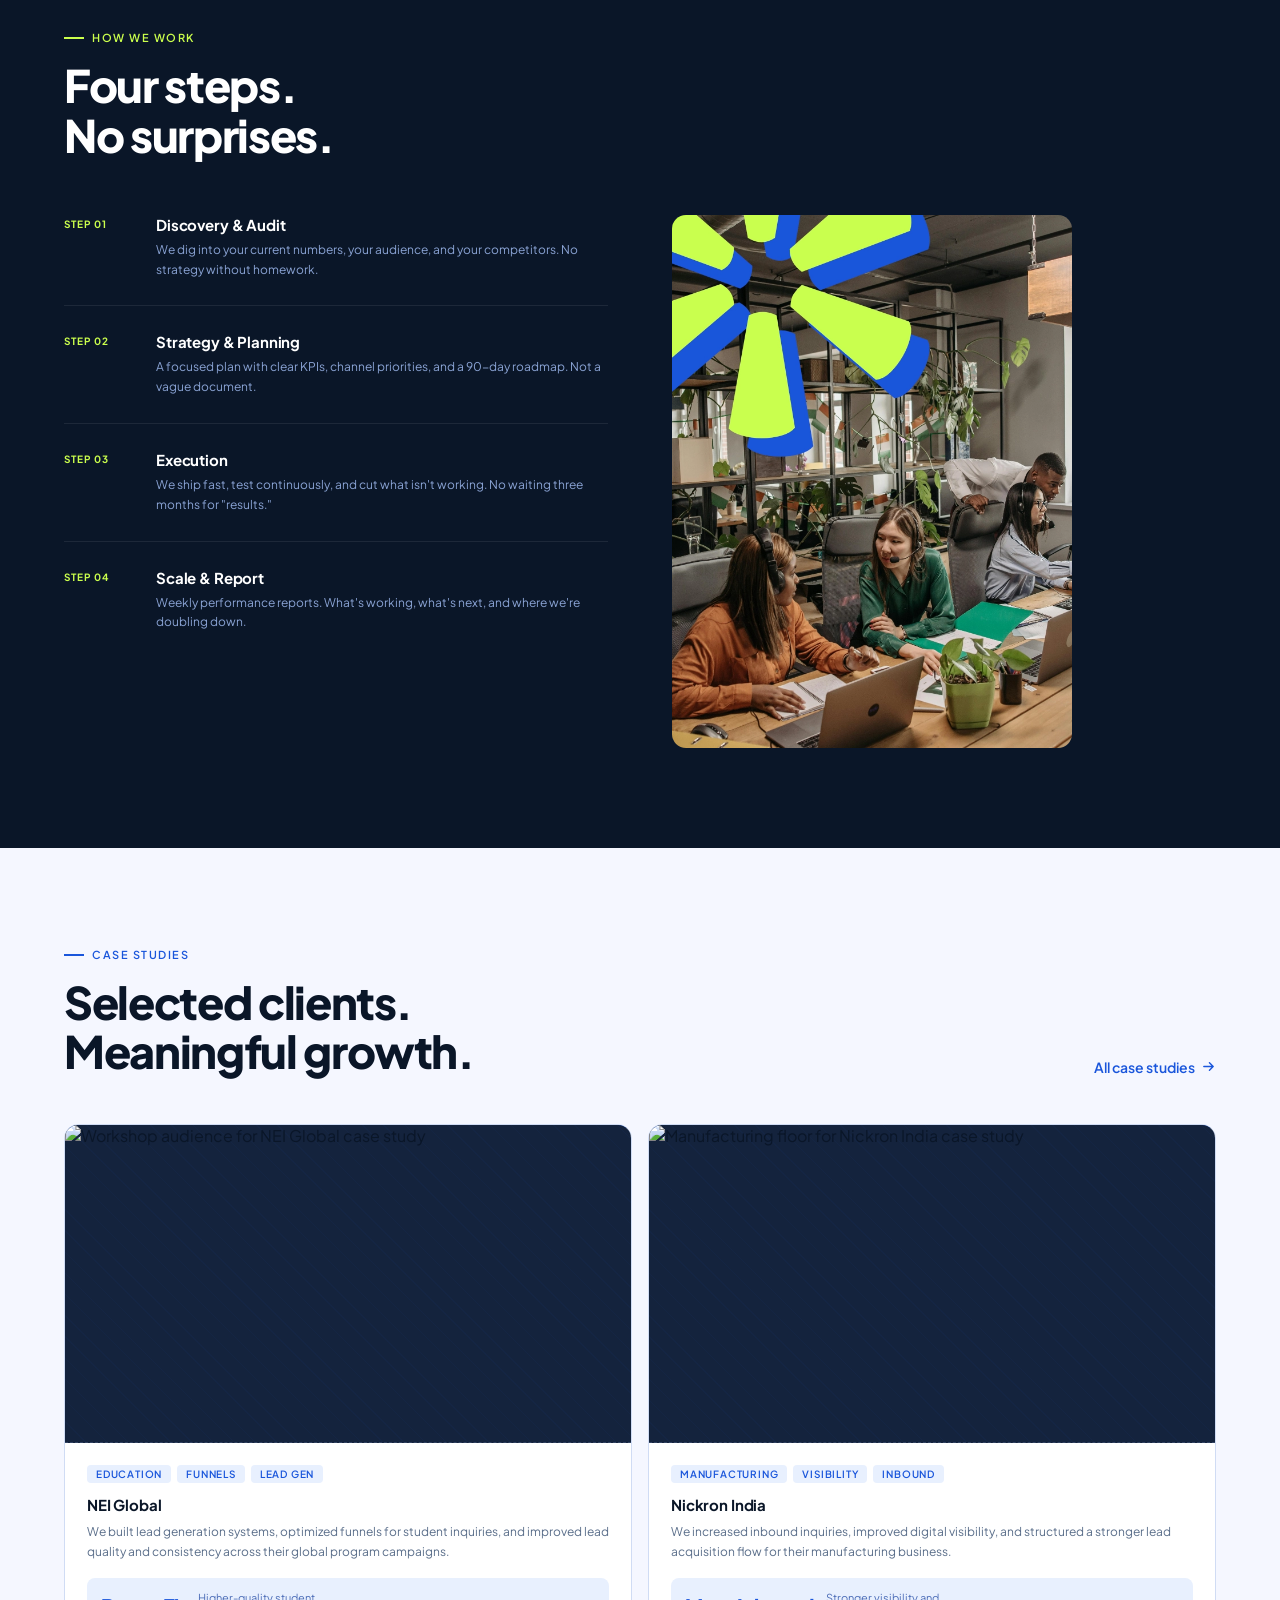
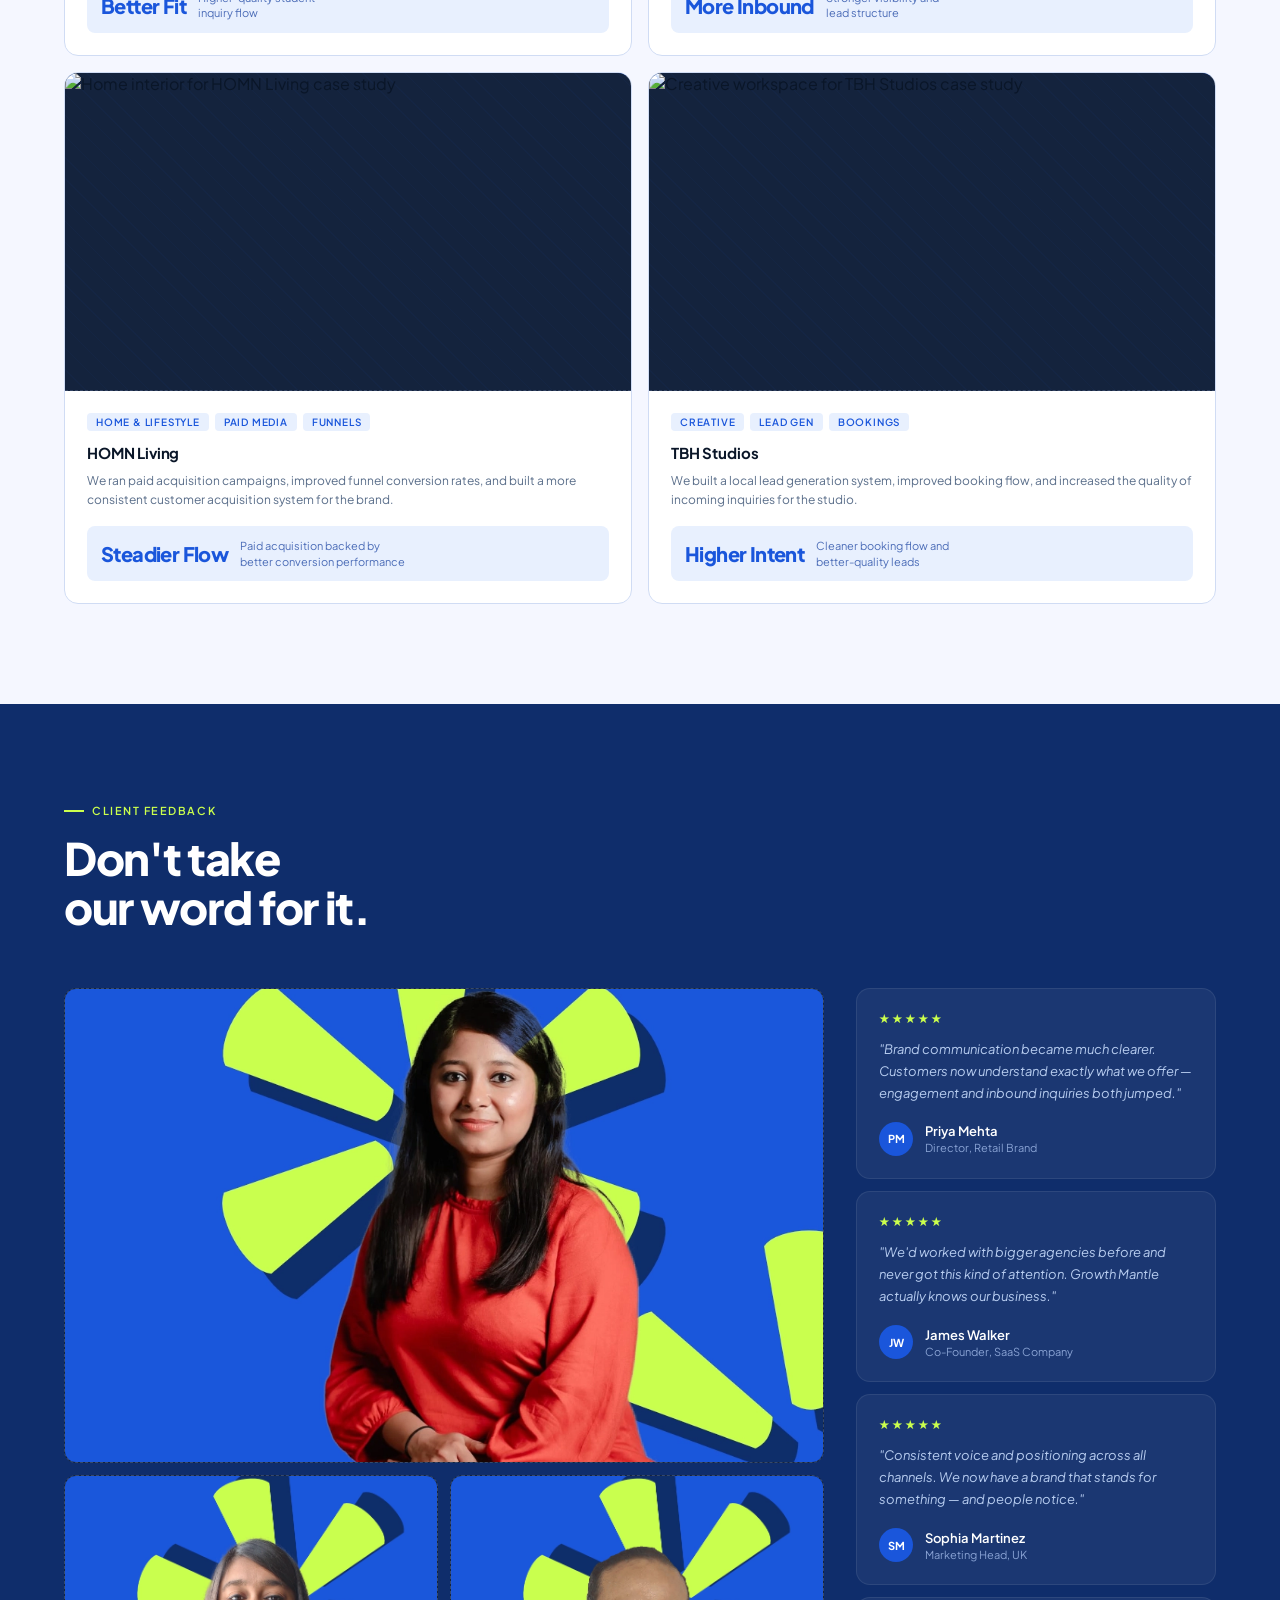
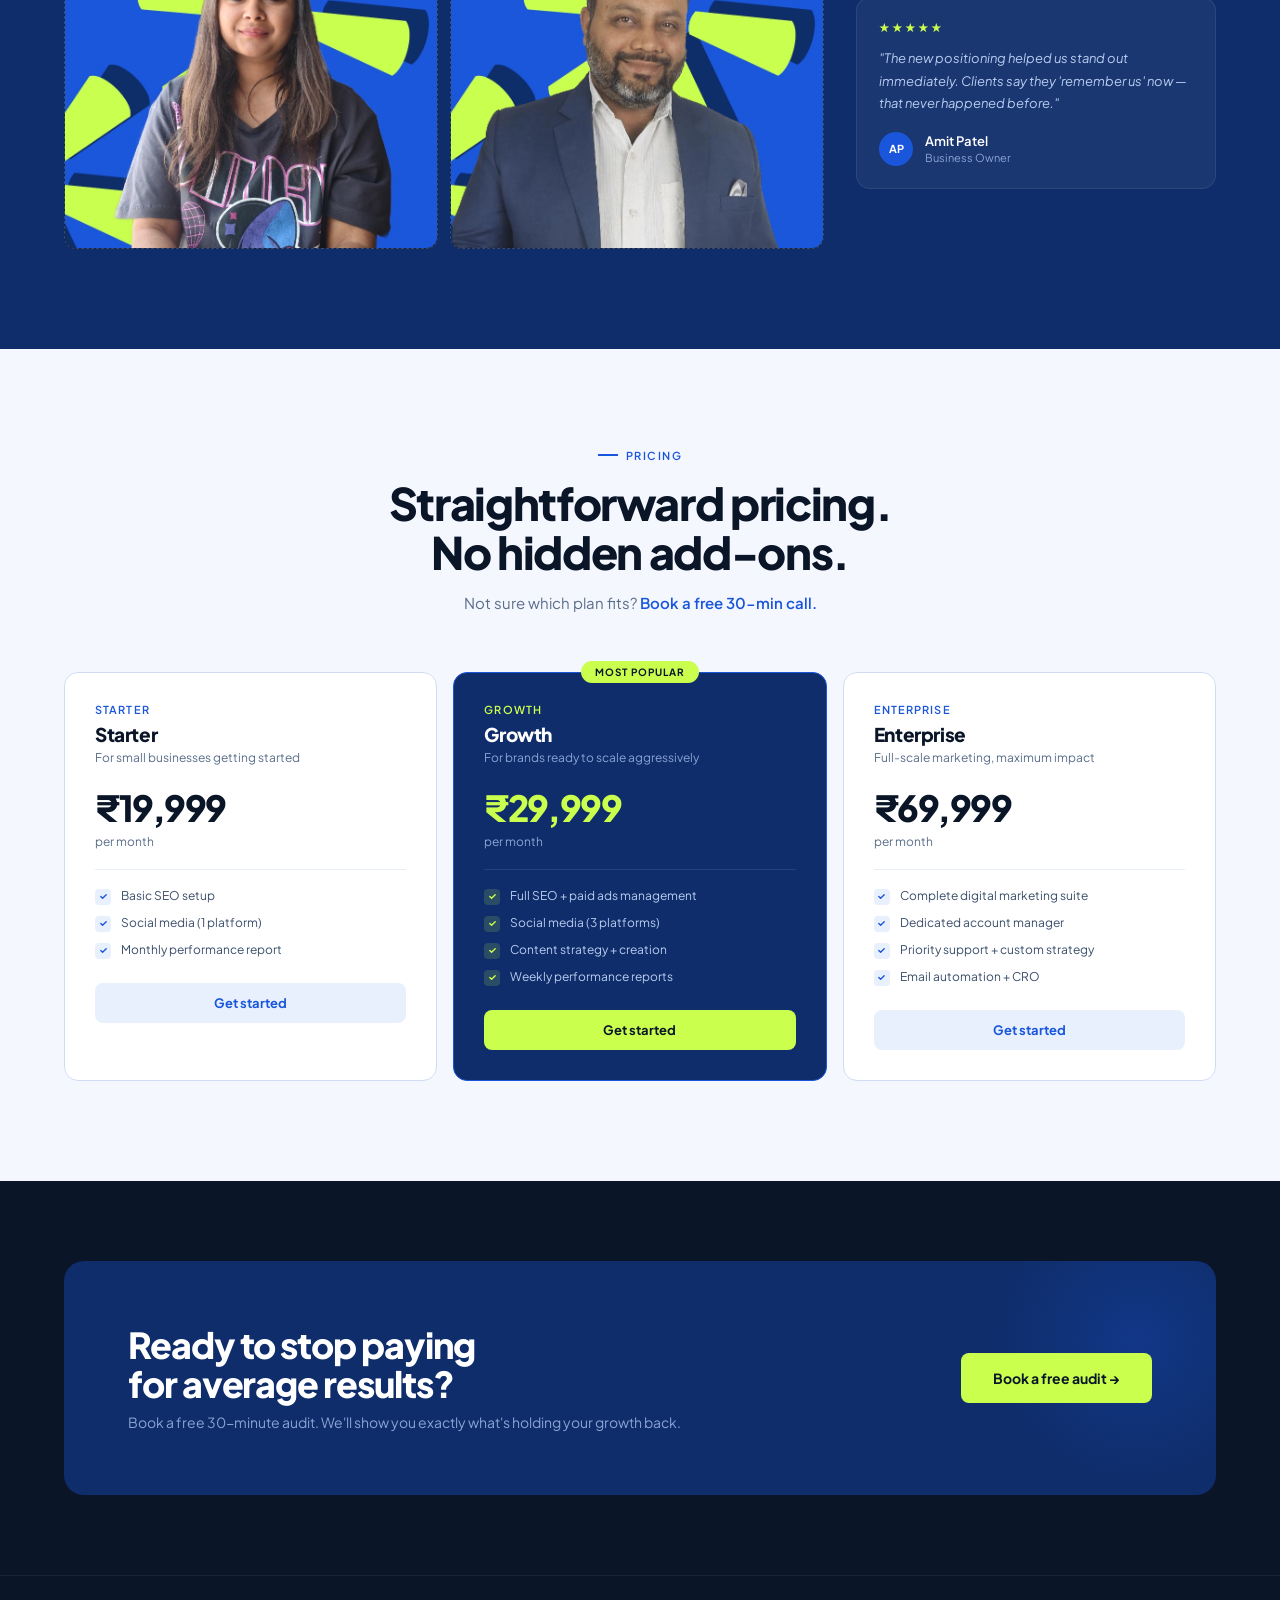
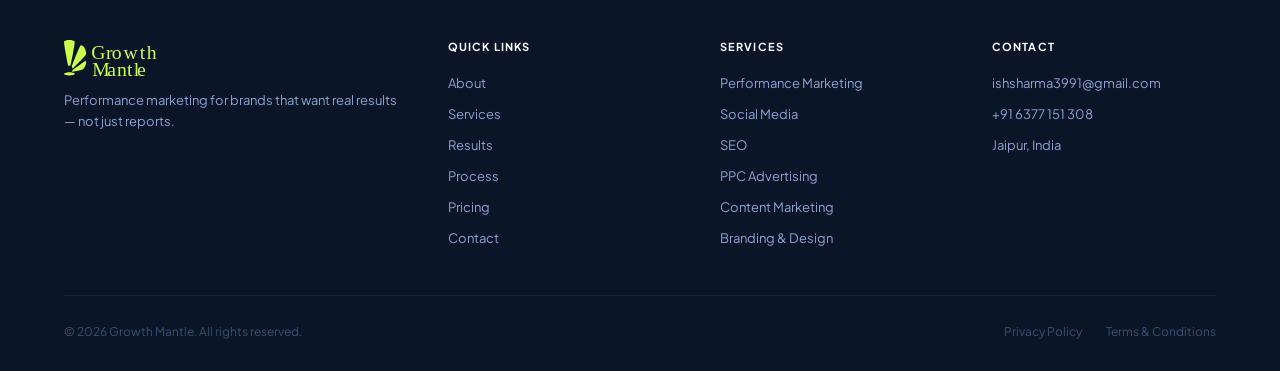
==== commit 4ba9807e: "feat: add About page wireframe and corresponding component styles" ====
--- a/index.html
+++ b/index.html
@@ -21,6 +21,7 @@
       <div class="nav-links">
         <a href="#services">Services</a>
         <a href="#results">Results</a>
+        <a href="about.html">About</a>
         <a href="#process">Process</a>
         <a href="#pricing">Pricing</a>
       </div>
@@ -797,6 +798,7 @@
       <div>
         <div class="ft-col-title">Quick links</div>
         <ul class="ft-links">
+          <li><a href="about.html">About</a></li>
           <li><a href="#services">Services</a></li>
           <li><a href="#results">Results</a></li>
           <li><a href="#process">Process</a></li>
--- a/css/style.css
+++ b/css/style.css
@@ -1409,6 +1409,425 @@
       transform: translateY(-1px);
     }
 
+    /* ABOUT PAGE */
+    .about-page {
+      background: var(--chalk);
+    }
+
+    .about-page-hero {
+      min-height: 82vh;
+      background: var(--abyss);
+      padding: 120px 5% 88px;
+      position: relative;
+      overflow: hidden;
+    }
+
+    .about-page-inner {
+      max-width: 1200px;
+      margin: 0 auto;
+      display: grid;
+      grid-template-columns: minmax(0, 1.05fr) minmax(0, 0.95fr);
+      gap: 56px;
+      align-items: center;
+      position: relative;
+      z-index: 1;
+    }
+
+    .about-page-hero-bg {
+      position: absolute;
+      border-radius: 50%;
+      border: 1px solid rgba(255, 255, 255, 0.05);
+      pointer-events: none;
+    }
+
+    .about-page-hero-bg-a {
+      width: 760px;
+      height: 760px;
+      right: -220px;
+      top: -220px;
+    }
+
+    .about-page-hero-bg-b {
+      width: 360px;
+      height: 360px;
+      right: 120px;
+      top: 120px;
+    }
+
+    .about-page-h1 {
+      font-size: clamp(38px, 5vw, 68px);
+      font-weight: 800;
+      line-height: 1.02;
+      letter-spacing: -0.05em;
+      color: var(--white);
+      max-width: 740px;
+    }
+
+    .about-page-sub {
+      font-size: 16px;
+      line-height: 1.75;
+      color: var(--muted);
+      max-width: 620px;
+      margin-top: 18px;
+    }
+
+    .about-page-mini-stats {
+      display: grid;
+      grid-template-columns: repeat(3, 1fr);
+      gap: 12px;
+      margin-top: 28px;
+    }
+
+    .about-page-mini-card {
+      background: rgba(255, 255, 255, 0.05);
+      border: 1px solid rgba(255, 255, 255, 0.08);
+      border-radius: 14px;
+      padding: 18px;
+    }
+
+    .about-page-mini-value {
+      font-size: 28px;
+      font-weight: 800;
+      color: var(--volt);
+      letter-spacing: -0.04em;
+      line-height: 1;
+    }
+
+    .about-page-mini-label {
+      font-size: 12px;
+      line-height: 1.55;
+      color: var(--muted);
+      margin-top: 8px;
+    }
+
+    .about-page-visual {
+      position: relative;
+      min-height: 620px;
+    }
+
+    .about-wire-hero-main {
+      width: min(100%, 520px);
+      aspect-ratio: 5 / 6;
+      margin-left: auto;
+    }
+
+    .about-wire-floating {
+      position: absolute;
+      background: rgba(255, 255, 255, 0.06);
+      border: 1px solid rgba(255, 255, 255, 0.08);
+      border-radius: 16px;
+      backdrop-filter: blur(10px);
+      padding: 16px;
+      box-shadow: 0 18px 40px rgba(4, 12, 28, 0.22);
+    }
+
+    .about-wire-floating-a {
+      left: 0;
+      bottom: 34px;
+      max-width: 240px;
+    }
+
+    .about-wire-floating-b {
+      right: 12px;
+      top: 36px;
+      max-width: 220px;
+    }
+
+    .about-wire-note-label {
+      font-size: 10px;
+      font-weight: 700;
+      letter-spacing: 0.12em;
+      text-transform: uppercase;
+      color: var(--volt);
+      margin-bottom: 8px;
+    }
+
+    .about-wire-note-title {
+      font-size: 14px;
+      font-weight: 700;
+      color: var(--white);
+      line-height: 1.35;
+    }
+
+    .about-wire-note-copy {
+      font-size: 12px;
+      color: var(--muted);
+      line-height: 1.6;
+      margin-top: 8px;
+    }
+
+    .about-story-wrap {
+      background: var(--chalk);
+    }
+
+    .about-story-layout {
+      max-width: 1200px;
+      margin: 0 auto;
+      display: grid;
+      grid-template-columns: minmax(0, 1.05fr) minmax(0, 0.95fr);
+      gap: 56px;
+      align-items: start;
+    }
+
+    .about-story-text {
+      display: grid;
+      gap: 18px;
+      margin-top: 28px;
+      max-width: 620px;
+    }
+
+    .about-story-text p {
+      font-size: 14px;
+      line-height: 1.8;
+      color: #4E6486;
+    }
+
+    .about-story-side {
+      display: grid;
+      gap: 16px;
+    }
+
+    .about-story-photo {
+      width: 100%;
+      aspect-ratio: 4 / 3;
+    }
+
+    .about-principles {
+      display: grid;
+      grid-template-columns: 1fr 1fr;
+      gap: 12px;
+    }
+
+    .about-principle-card {
+      background: var(--white);
+      border: 1px solid #D8E2F7;
+      border-radius: 14px;
+      padding: 18px;
+    }
+
+    .about-principle-title {
+      font-size: 14px;
+      font-weight: 700;
+      color: var(--abyss);
+      margin-bottom: 8px;
+    }
+
+    .about-principle-copy {
+      font-size: 12px;
+      line-height: 1.65;
+      color: #5A6E8A;
+    }
+
+    .about-values-wrap {
+      background: var(--mantle);
+    }
+
+    .about-values-grid {
+      max-width: 1200px;
+      margin: 48px auto 0;
+      display: grid;
+      grid-template-columns: repeat(3, 1fr);
+      gap: 16px;
+    }
+
+    .about-value-card {
+      background: rgba(255, 255, 255, 0.06);
+      border: 1px solid rgba(255, 255, 255, 0.08);
+      border-radius: 16px;
+      padding: 24px;
+    }
+
+    .about-value-num {
+      font-size: 11px;
+      font-weight: 700;
+      letter-spacing: 0.14em;
+      text-transform: uppercase;
+      color: var(--volt);
+      margin-bottom: 12px;
+    }
+
+    .about-value-title {
+      font-size: 18px;
+      font-weight: 700;
+      color: var(--white);
+      line-height: 1.3;
+      margin-bottom: 10px;
+    }
+
+    .about-value-copy {
+      font-size: 13px;
+      color: var(--muted);
+      line-height: 1.75;
+    }
+
+    .about-journey-wrap {
+      background: var(--white);
+    }
+
+    .about-journey-layout {
+      max-width: 1200px;
+      margin: 0 auto;
+      display: grid;
+      grid-template-columns: 0.9fr 1.1fr;
+      gap: 48px;
+      align-items: start;
+    }
+
+    .about-journey-list {
+      display: grid;
+      gap: 14px;
+    }
+
+    .about-journey-step {
+      display: grid;
+      grid-template-columns: 72px 1fr;
+      gap: 18px;
+      background: var(--chalk);
+      border: 1px solid #D8E2F7;
+      border-radius: 16px;
+      padding: 22px;
+    }
+
+    .about-journey-step-num {
+      font-size: 10px;
+      font-weight: 700;
+      letter-spacing: 0.12em;
+      text-transform: uppercase;
+      color: var(--signal);
+      padding-top: 3px;
+    }
+
+    .about-journey-step-title {
+      font-size: 15px;
+      font-weight: 700;
+      color: var(--abyss);
+      margin-bottom: 6px;
+    }
+
+    .about-journey-step-copy {
+      font-size: 12px;
+      line-height: 1.7;
+      color: #5A6E8A;
+    }
+
+    .about-team-wrap {
+      background: var(--chalk);
+    }
+
+    .about-team-grid {
+      max-width: 1200px;
+      margin: 48px auto 0;
+      display: grid;
+      grid-template-columns: repeat(3, 1fr);
+      gap: 16px;
+    }
+
+    .about-team-card {
+      background: var(--white);
+      border: 1px solid #D8E2F7;
+      border-radius: 16px;
+      padding: 18px;
+    }
+
+    .about-team-photo {
+      width: 100%;
+      aspect-ratio: 4 / 5;
+      margin-bottom: 16px;
+    }
+
+    .about-team-name {
+      font-size: 16px;
+      font-weight: 700;
+      color: var(--abyss);
+    }
+
+    .about-team-role {
+      font-size: 12px;
+      color: var(--signal);
+      margin-top: 6px;
+      line-height: 1.5;
+    }
+
+    .about-team-copy {
+      font-size: 12px;
+      line-height: 1.7;
+      color: #5A6E8A;
+      margin-top: 12px;
+    }
+
+    .about-proof-wrap {
+      background: var(--abyss);
+    }
+
+    .about-proof-layout {
+      max-width: 1200px;
+      margin: 0 auto;
+      display: grid;
+      grid-template-columns: minmax(0, 1fr) minmax(340px, 0.9fr);
+      gap: 40px;
+      align-items: start;
+    }
+
+    .about-proof-grid {
+      display: grid;
+      grid-template-columns: 1fr 1fr;
+      gap: 12px;
+      margin-top: 28px;
+    }
+
+    .about-proof-card {
+      background: rgba(255, 255, 255, 0.05);
+      border: 1px solid rgba(255, 255, 255, 0.08);
+      border-radius: 14px;
+      padding: 18px;
+    }
+
+    .about-proof-value {
+      font-size: 32px;
+      font-weight: 800;
+      color: var(--volt);
+      line-height: 1;
+      letter-spacing: -0.04em;
+    }
+
+    .about-proof-label {
+      font-size: 12px;
+      line-height: 1.6;
+      color: var(--muted);
+      margin-top: 8px;
+    }
+
+    .about-proof-side {
+      display: grid;
+      gap: 16px;
+    }
+
+    .about-logo-wall {
+      width: 100%;
+      aspect-ratio: 4 / 3;
+    }
+
+    .about-quote-card {
+      background: rgba(255, 255, 255, 0.05);
+      border: 1px solid rgba(255, 255, 255, 0.08);
+      border-radius: 16px;
+      padding: 22px;
+    }
+
+    .about-quote-copy {
+      font-size: 14px;
+      line-height: 1.8;
+      color: #D5E2F8;
+      font-style: italic;
+    }
+
+    .about-quote-author {
+      font-size: 12px;
+      font-weight: 700;
+      color: var(--volt);
+      margin-top: 14px;
+    }
+
     /* FOOTER */
     footer {
       background: var(--abyss);
@@ -1528,8 +1947,37 @@
 
       .svc-layout,
       .about-layout,
+      .about-page-inner,
+      .about-story-layout,
+      .about-journey-layout,
+      .about-proof-layout,
       .proc-layout,
       .testi-layout {
+        grid-template-columns: 1fr;
+      }
+
+      .about-page-visual {
+        min-height: auto;
+      }
+
+      .about-wire-hero-main {
+        margin: 0 auto;
+      }
+
+      .about-wire-floating {
+        position: static;
+        max-width: none;
+        margin-top: 12px;
+      }
+
+      .about-page-mini-stats,
+      .about-values-grid,
+      .about-team-grid,
+      .about-proof-grid {
+        grid-template-columns: 1fr;
+      }
+
+      .about-principles {
         grid-template-columns: 1fr;
       }
 
@@ -1563,6 +2011,27 @@
       .cta-box {
         grid-template-columns: 1fr;
         padding: 40px 24px;
+      }
+    }
+
+    @media (max-width: 560px) {
+      .about-page-h1 {
+        font-size: 36px;
+      }
+
+      .about-page-sub {
+        font-size: 15px;
+      }
+
+      .about-journey-step {
+        grid-template-columns: 1fr;
+      }
+
+      .about-page-mini-card,
+      .about-value-card,
+      .about-team-card,
+      .about-proof-card {
+        padding: 16px;
       }
     }
 
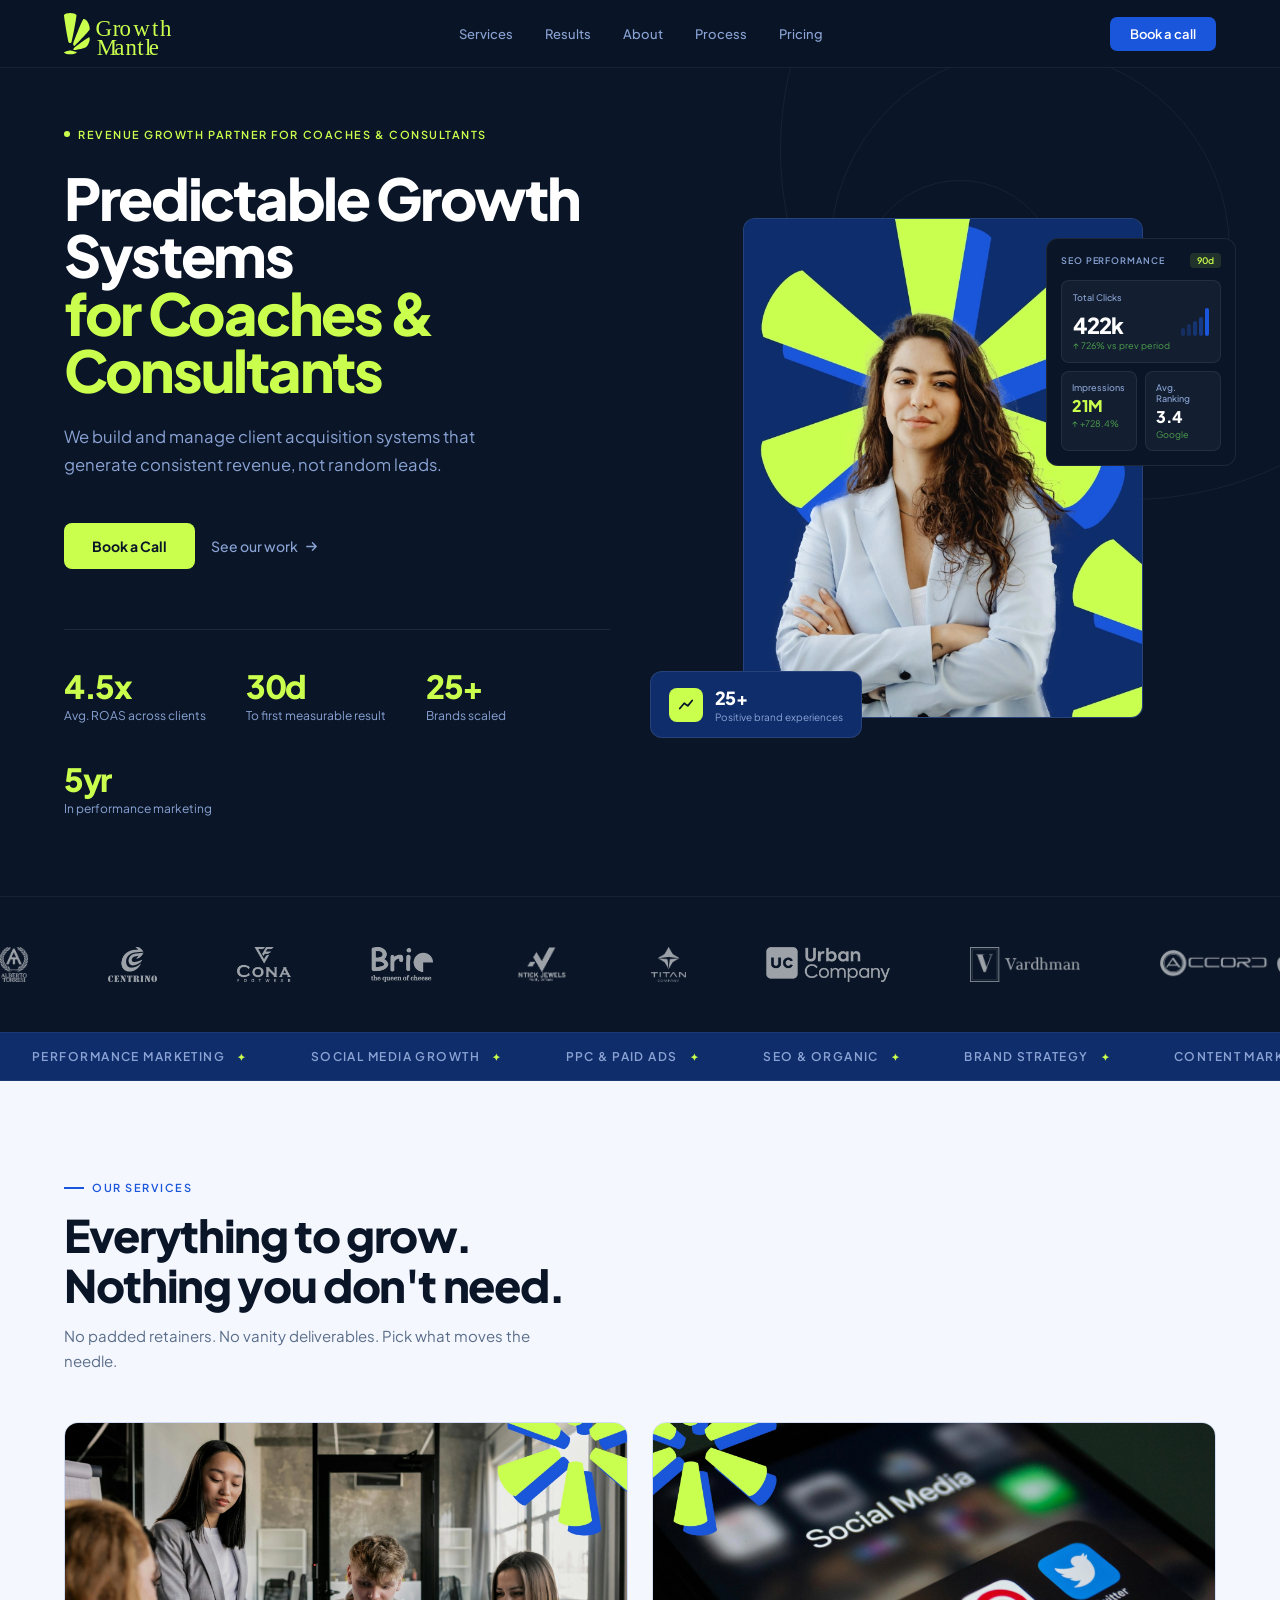
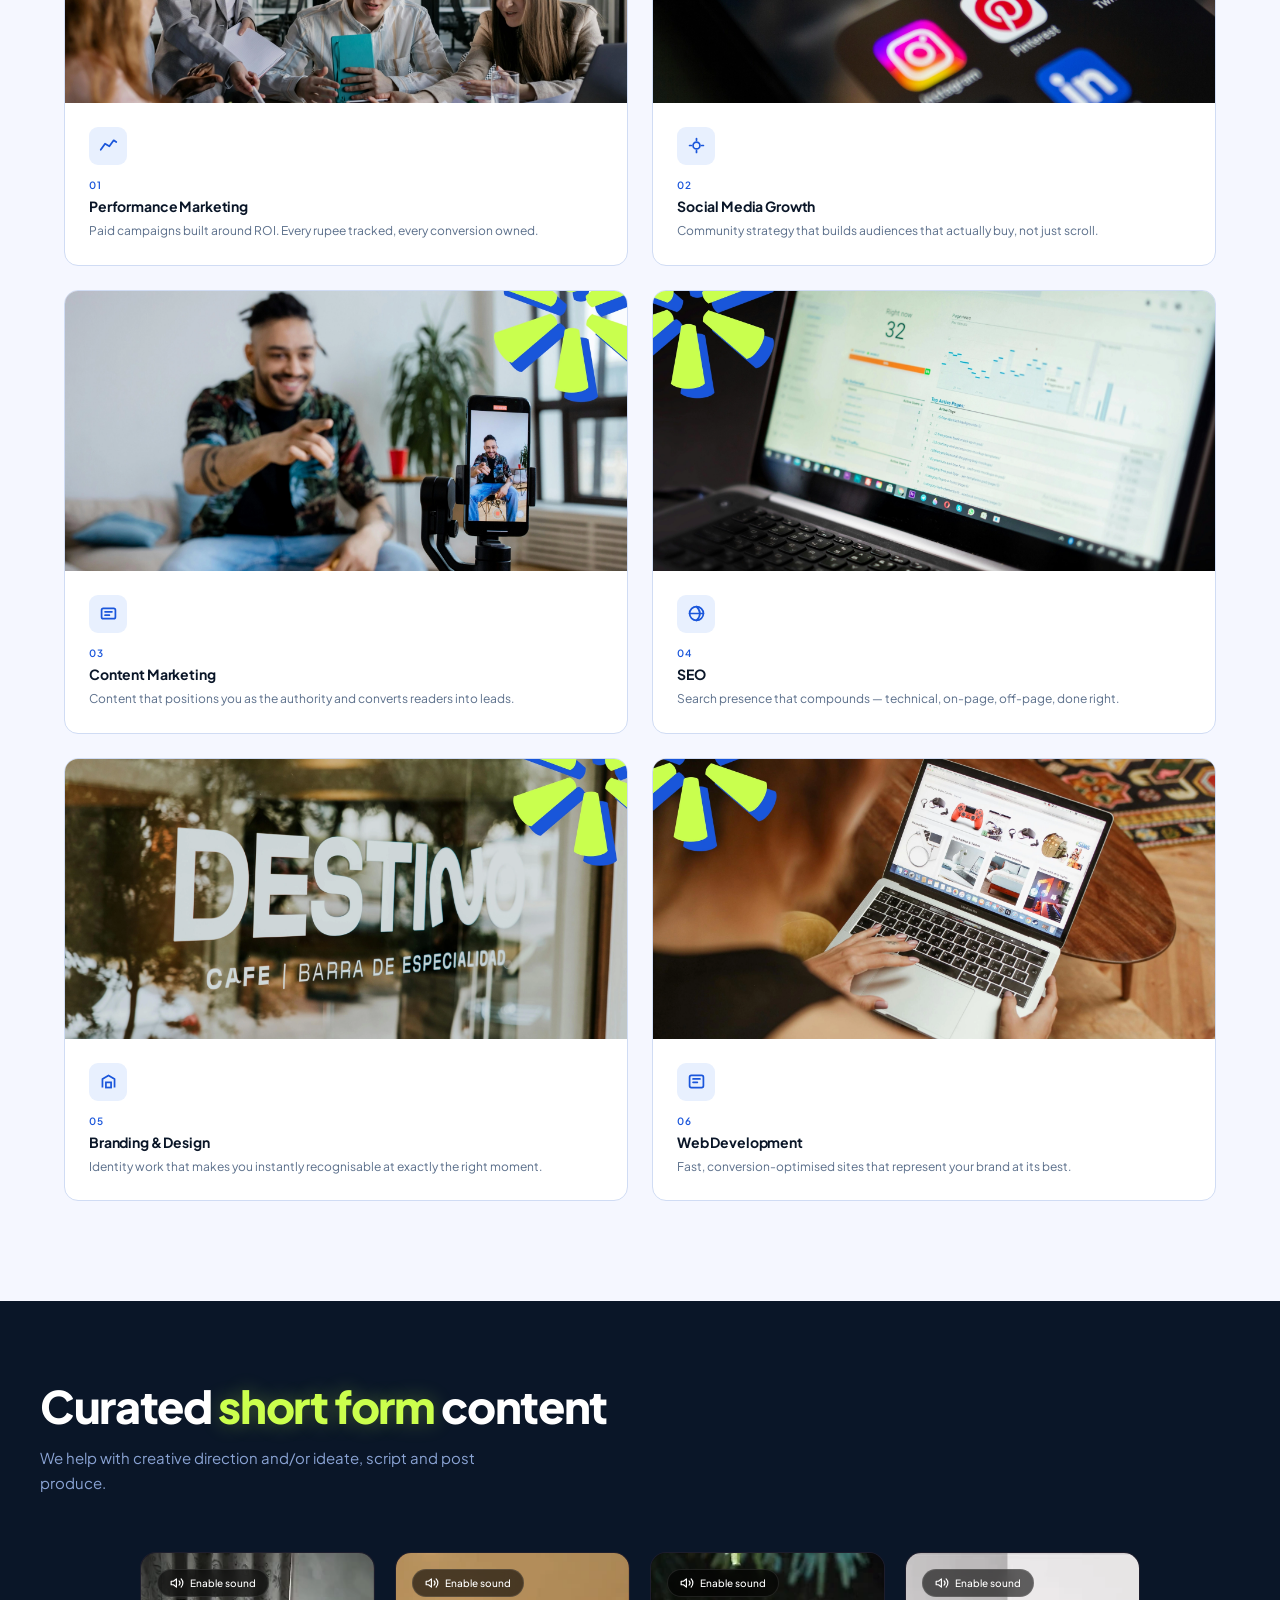
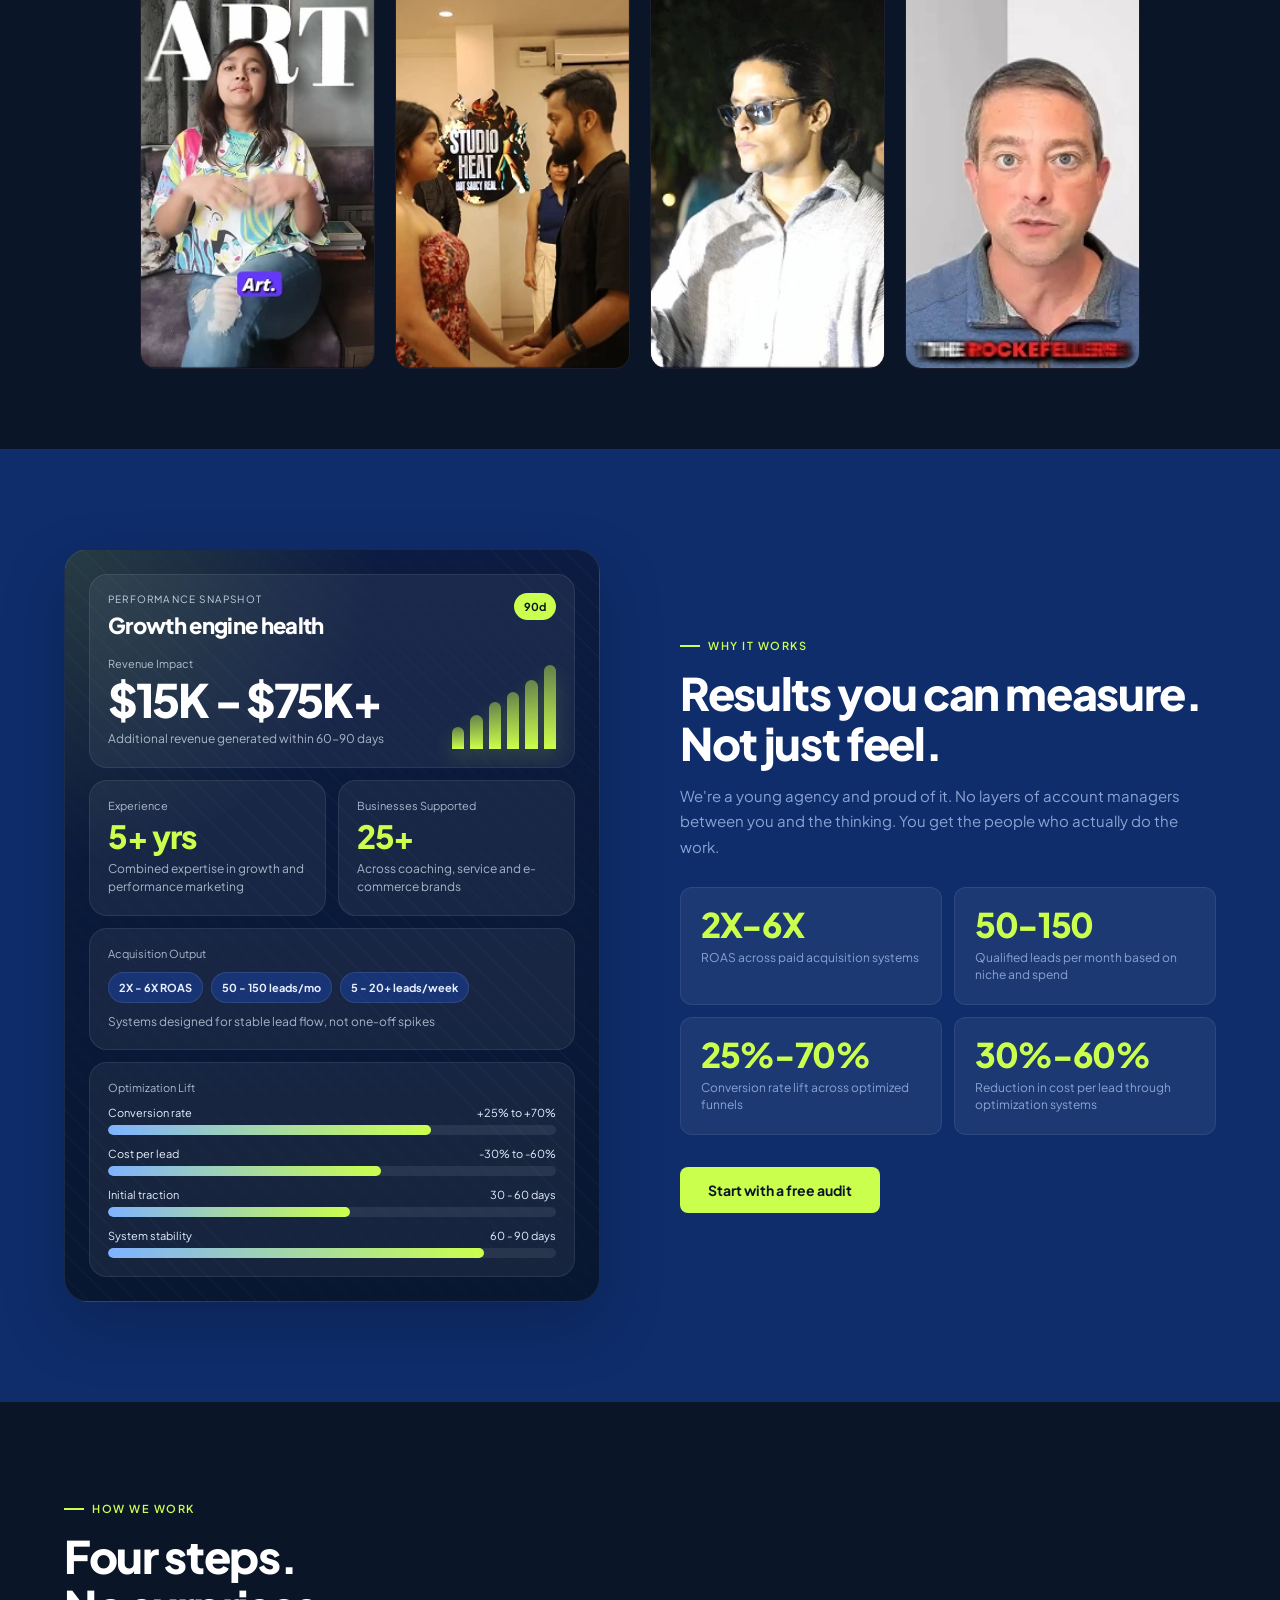
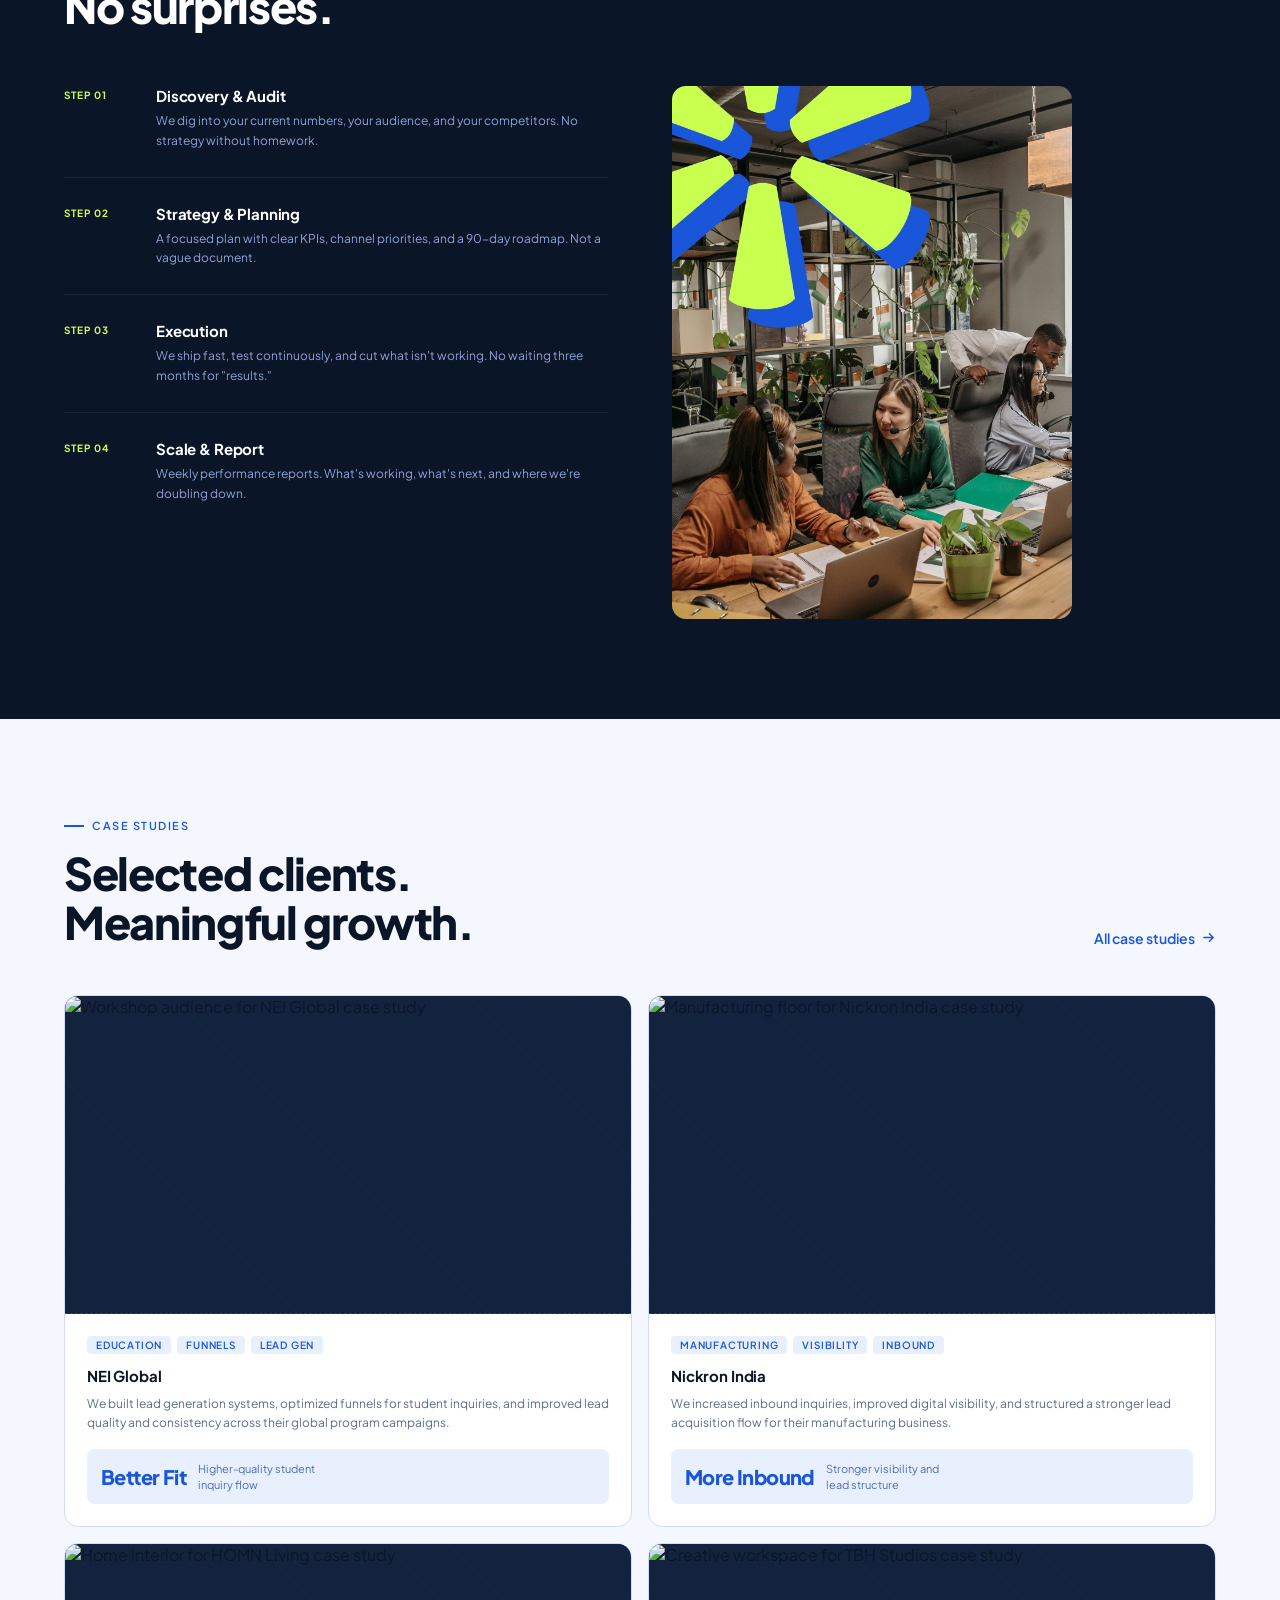
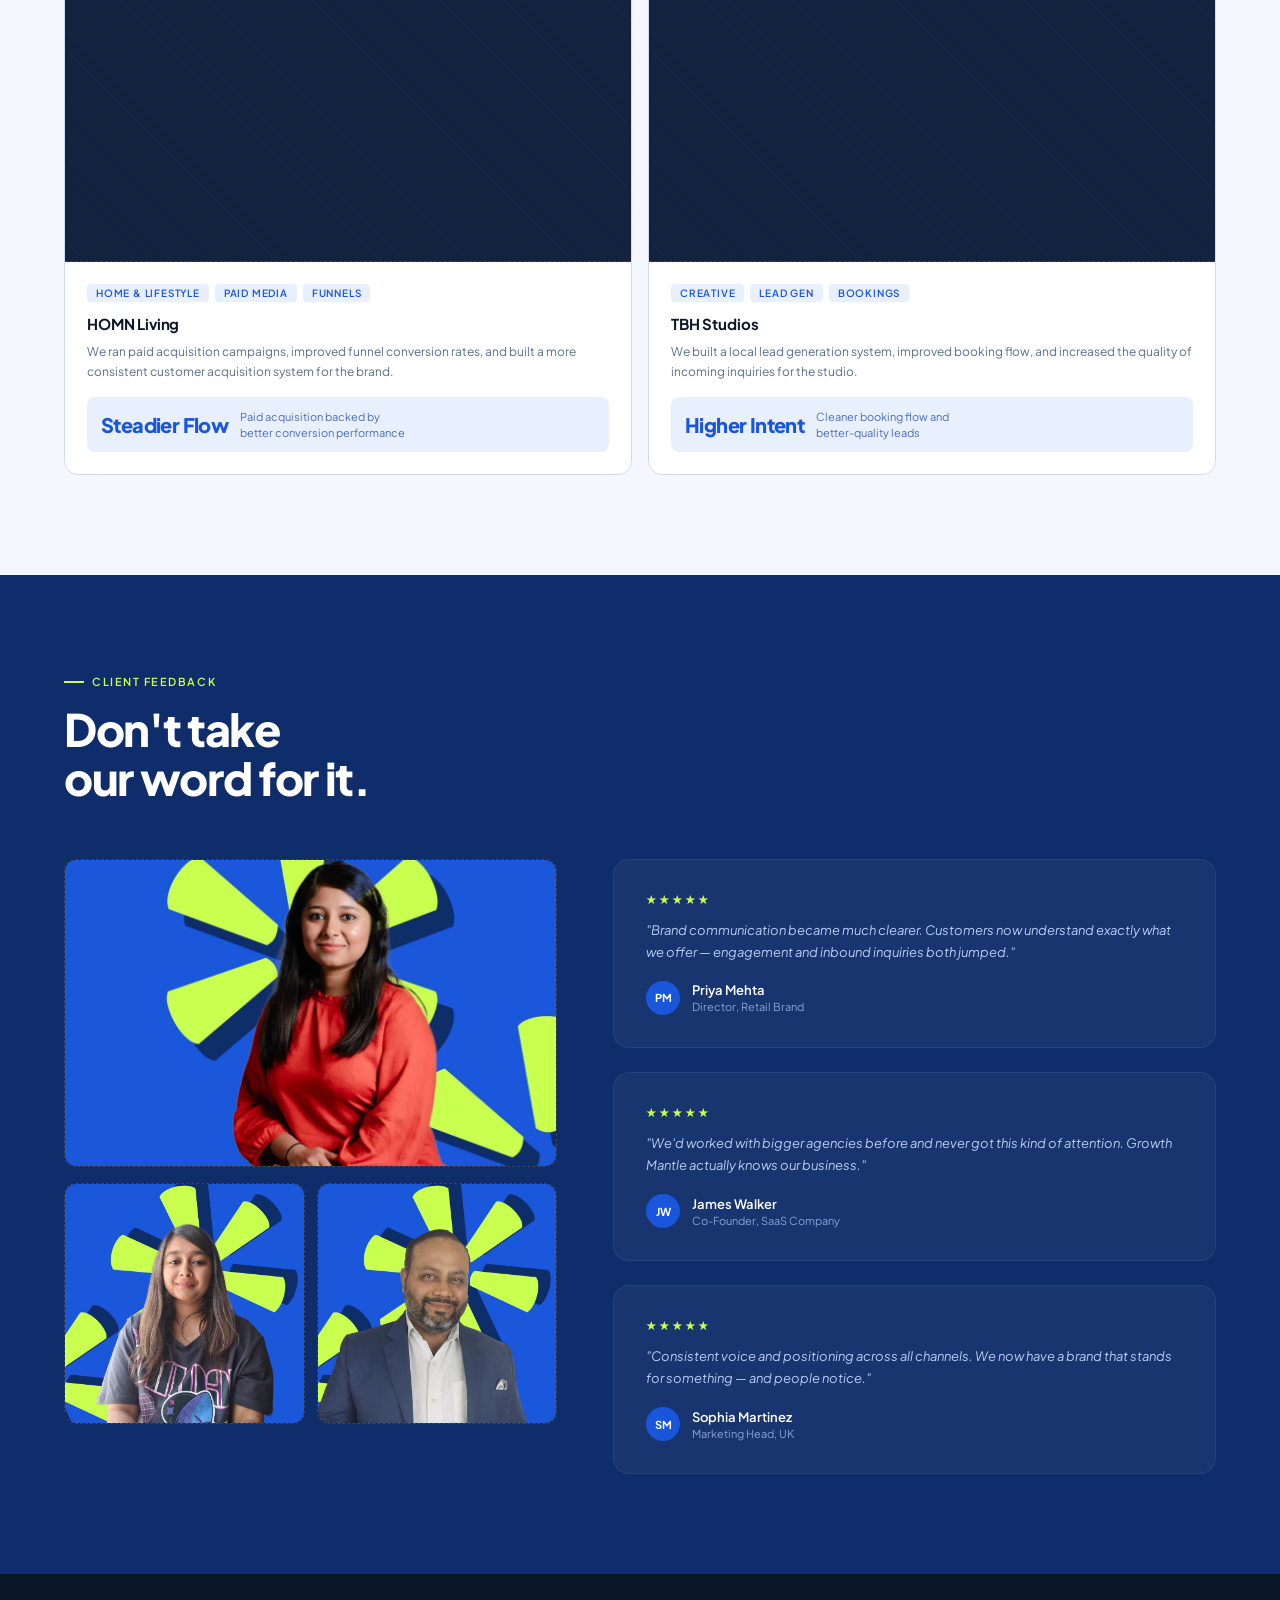
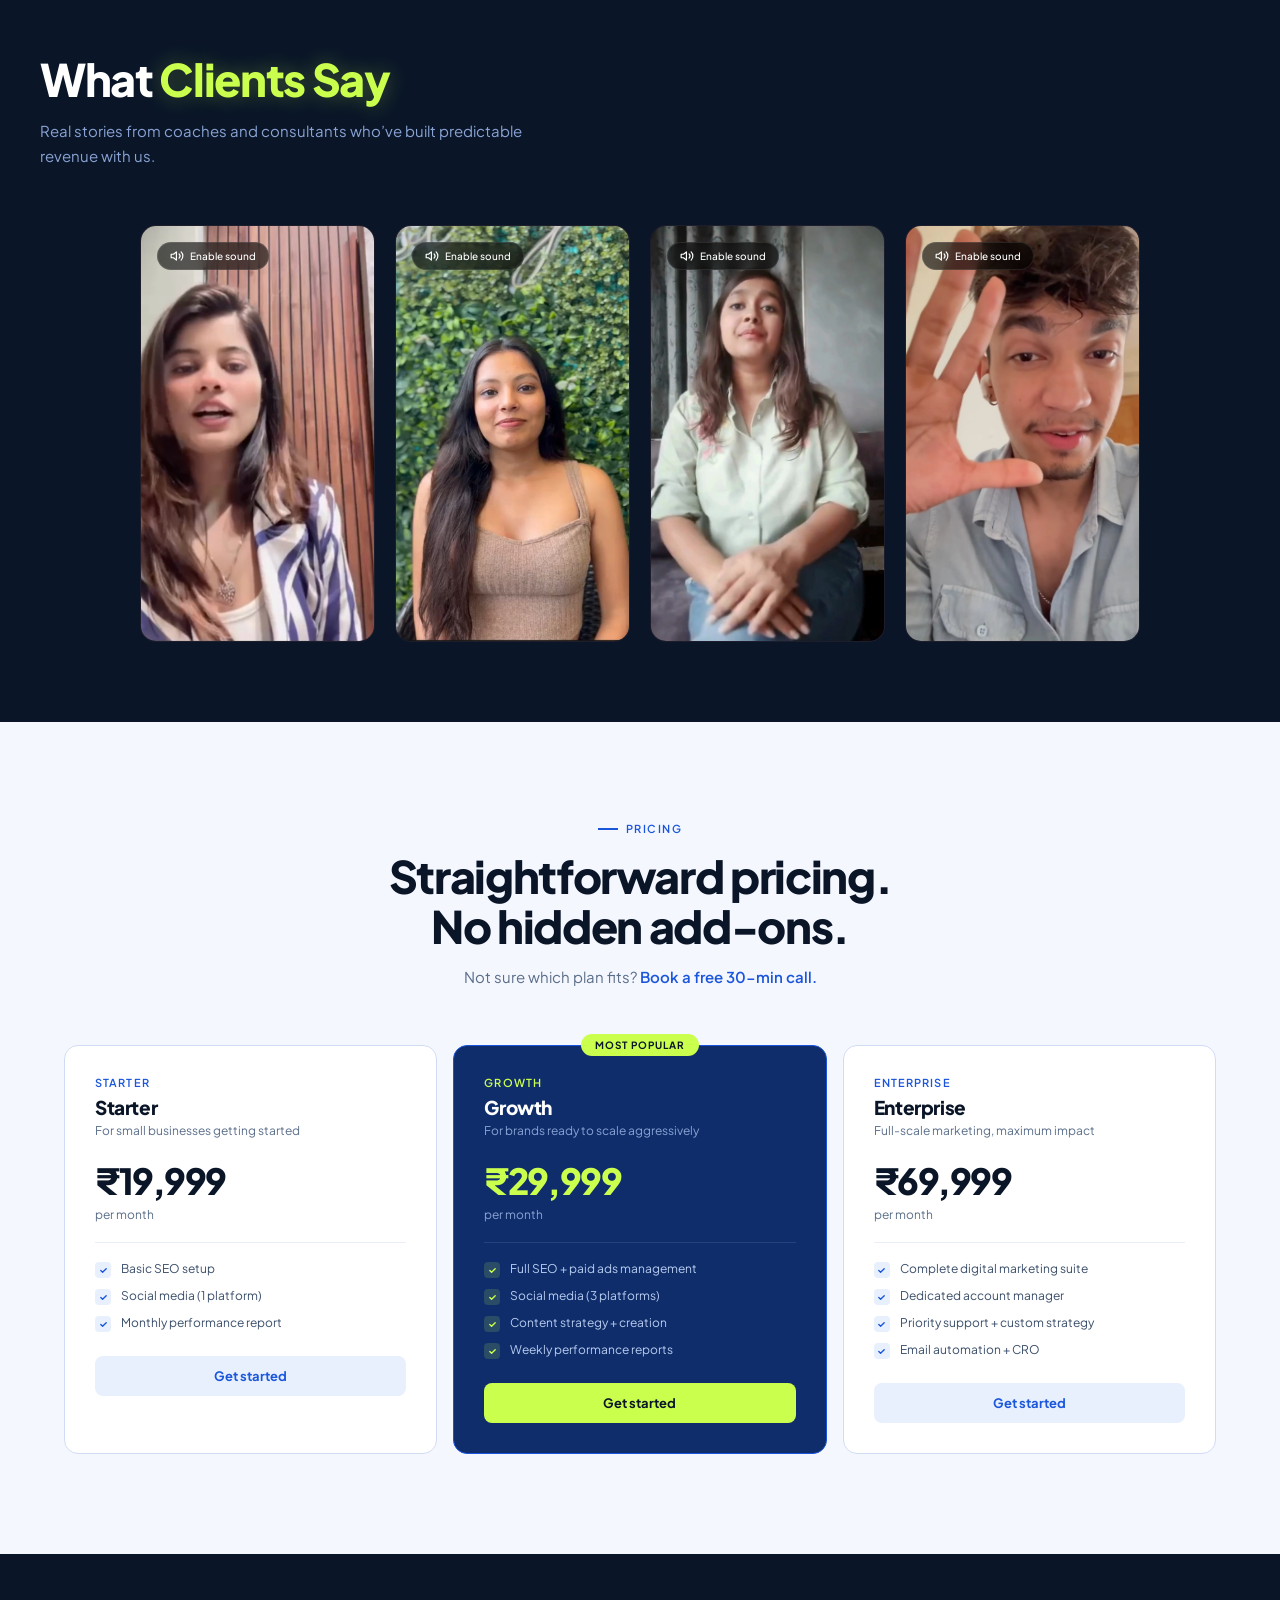
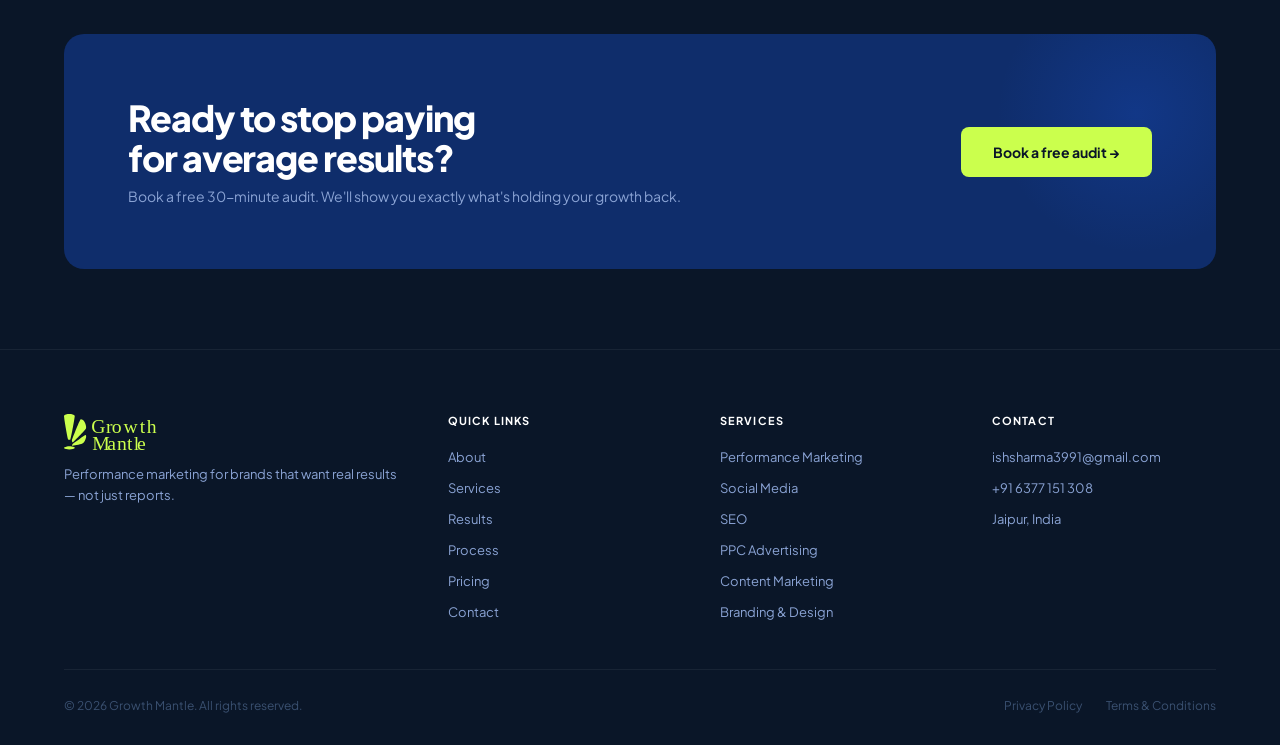
==== commit c3a03705: "feat: add services page and supporting assets to website" ====
--- a/index.html
+++ b/index.html
@@ -15,7 +15,7 @@
   <!-- NAV -->
   <nav>
     <div class="nav-inner">
-            <a href="#" class="nav-logo" aria-label="Growth Mantle home">
+      <a href="#" class="nav-logo" aria-label="Growth Mantle home">
         <img src="images/logo.svg" alt="Growth Mantle" class="nav-logo-image">
       </a>
       <div class="nav-links">
@@ -529,13 +529,12 @@
       <div class="case-card fade-up">
         <div class="case-accent"></div>
         <div class="ph case-img no-radius">
-          <img
-            src="https://images.pexels.com/photos/8973132/pexels-photo-8973132.jpeg?auto=compress&cs=tinysrgb&w=1200"
+          <img src="https://images.pexels.com/photos/8973132/pexels-photo-8973132.jpeg?auto=compress&cs=tinysrgb&w=1200"
             alt="Manufacturing floor for Nickron India case study" class="case-photo">
         </div>
         <div class="case-body">
-          <div class="case-tags"><span class="case-tag">Manufacturing</span><span class="case-tag">Visibility</span><span
-              class="case-tag">Inbound</span></div>
+          <div class="case-tags"><span class="case-tag">Manufacturing</span><span
+              class="case-tag">Visibility</span><span class="case-tag">Inbound</span></div>
           <div class="case-title">Nickron India</div>
           <div class="case-desc">We increased inbound inquiries, improved digital visibility, and structured a stronger
             lead acquisition flow for their manufacturing business.</div>
@@ -553,8 +552,8 @@
             alt="Home interior for HOMN Living case study" class="case-photo">
         </div>
         <div class="case-body">
-          <div class="case-tags"><span class="case-tag">Home & Lifestyle</span><span class="case-tag">Paid Media</span><span
-              class="case-tag">Funnels</span></div>
+          <div class="case-tags"><span class="case-tag">Home & Lifestyle</span><span class="case-tag">Paid
+              Media</span><span class="case-tag">Funnels</span></div>
           <div class="case-title">HOMN Living</div>
           <div class="case-desc">We ran paid acquisition campaigns, improved funnel conversion rates, and built a more
             consistent customer acquisition system for the brand.</div>
@@ -575,7 +574,8 @@
           <div class="case-tags"><span class="case-tag">Creative</span><span class="case-tag">Lead Gen</span><span
               class="case-tag">Bookings</span></div>
           <div class="case-title">TBH Studios</div>
-          <div class="case-desc">We built a local lead generation system, improved booking flow, and increased the quality
+          <div class="case-desc">We built a local lead generation system, improved booking flow, and increased the
+            quality
             of incoming inquiries for the studio.</div>
           <div class="case-result">
             <div class="case-num">Higher Intent</div>
@@ -589,62 +589,64 @@
 
   <!-- TESTIMONIALS -->
   <section class="testi-bg">
-    <div class="eyebrow volt">Client feedback</div>
-    <h2 class="sec-h2 light">Don't take<br />our word for it.</h2>
-    <div class="testi-layout">
-      <!-- Image column -->
-      <div class="testi-imgs fade-up">
-        <div class="ph testi-img-main">
-          <img src="images/testimonial/testimonial_2.webp" alt="Client testimonial image 1" class="testi-photo">
-        </div>
-        <div class="testi-img-pair">
-          <div class="ph testi-img-sm">
-            <img src="images/testimonial/testimonial_3.webp" alt="Client testimonial image 2" class="testi-photo">
-          </div>
-          <div class="ph testi-img-sm">
-            <img src="images/testimonial/testimonial_4.webp" alt="Client testimonial image 3" class="testi-photo">
-          </div>
-        </div>
-      </div>
-      <!-- Cards -->
-      <div class="testi-cards">
-        <div class="testi-card fade-up">
-          <div class="testi-stars">★★★★★</div>
-          <div class="testi-q">"Brand communication became much clearer. Customers now understand exactly what we offer
-            — engagement and inbound inquiries both jumped."</div>
-          <div class="testi-author">
-            <div class="testi-av">PM</div>
-            <div>
-              <div class="testi-name">Priya Mehta</div>
-              <div class="testi-role">Director, Retail Brand</div>
-            </div>
-          </div>
-        </div>
-        <div class="testi-card fade-up">
-          <div class="testi-stars">★★★★★</div>
-          <div class="testi-q">"We'd worked with bigger agencies before and never got this kind of attention. Growth
-            Mantle actually knows our business."</div>
-          <div class="testi-author">
-            <div class="testi-av">JW</div>
-            <div>
-              <div class="testi-name">James Walker</div>
-              <div class="testi-role">Co-Founder, SaaS Company</div>
-            </div>
-          </div>
-        </div>
-        <div class="testi-card fade-up">
-          <div class="testi-stars">★★★★★</div>
-          <div class="testi-q">"Consistent voice and positioning across all channels. We now have a brand that stands
-            for something — and people notice."</div>
-          <div class="testi-author">
-            <div class="testi-av">SM</div>
-            <div>
-              <div class="testi-name">Sophia Martinez</div>
-              <div class="testi-role">Marketing Head, UK</div>
-            </div>
-          </div>
-        </div>
-        <div class="testi-card fade-up">
+    <div class="container">
+      <div class="eyebrow volt">Client feedback</div>
+      <h2 class="sec-h2 light">Don't take<br />our word for it.</h2>
+      <div class="testi-layout">
+        <!-- Image column -->
+        <div class="testi-imgs fade-up">
+          <div class="ph testi-img-main">
+            <img src="images/testimonial/testimonial_2.webp" alt="Client testimonial image 1" class="testi-photo">
+          </div>
+          <div class="testi-img-pair">
+            <div class="ph testi-img-sm">
+              <img src="images/testimonial/testimonial_3.webp" alt="Client testimonial image 2" class="testi-photo">
+            </div>
+            <div class="ph testi-img-sm">
+              <img src="images/testimonial/testimonial_4.webp" alt="Client testimonial image 3" class="testi-photo">
+            </div>
+          </div>
+        </div>
+        <!-- Cards -->
+        <div class="testi-cards">
+          <div class="testi-card fade-up">
+            <div class="testi-stars">★★★★★</div>
+            <div class="testi-q">"Brand communication became much clearer. Customers now understand exactly what we
+              offer
+              — engagement and inbound inquiries both jumped."</div>
+            <div class="testi-author">
+              <div class="testi-av">PM</div>
+              <div>
+                <div class="testi-name">Priya Mehta</div>
+                <div class="testi-role">Director, Retail Brand</div>
+              </div>
+            </div>
+          </div>
+          <div class="testi-card fade-up">
+            <div class="testi-stars">★★★★★</div>
+            <div class="testi-q">"We'd worked with bigger agencies before and never got this kind of attention. Growth
+              Mantle actually knows our business."</div>
+            <div class="testi-author">
+              <div class="testi-av">JW</div>
+              <div>
+                <div class="testi-name">James Walker</div>
+                <div class="testi-role">Co-Founder, SaaS Company</div>
+              </div>
+            </div>
+          </div>
+          <div class="testi-card fade-up">
+            <div class="testi-stars">★★★★★</div>
+            <div class="testi-q">"Consistent voice and positioning across all channels. We now have a brand that stands
+              for something — and people notice."</div>
+            <div class="testi-author">
+              <div class="testi-av">SM</div>
+              <div>
+                <div class="testi-name">Sophia Martinez</div>
+                <div class="testi-role">Marketing Head, UK</div>
+              </div>
+            </div>
+          </div>
+          <!-- <div class="testi-card fade-up">
           <div class="testi-stars">★★★★★</div>
           <div class="testi-q">"The new positioning helped us stand out immediately. Clients say they 'remember us' now
             — that never happened before."</div>
@@ -655,10 +657,65 @@
               <div class="testi-role">Business Owner</div>
             </div>
           </div>
-        </div>
-      </div>
-    </div>
+        </div> -->
+        </div>
+      </div>
     </div><!-- /container -->
+  </section>
+
+  <!-- VIDEO TESTIMONIALS -->
+  <section class="video-sec">
+    <div class="container">
+      <h2 class="sec-h2 light">What <span class="text-glow">Clients Say</span></h2>
+      <p class="sec-p light">Real stories from coaches and consultants who’ve built predictable revenue with us.</p>
+
+      <div class="video-grid" style="margin-top: 56px;">
+        <!-- Video 1 -->
+        <div class="video-card fade-up">
+          <img src="images/video-testimonials/WhatsApp.Root_3orN8tle7j.webp" alt="Video Testimonial 1">
+          <div class="video-sound-badge">
+            <svg width="14" height="14" viewBox="0 0 24 24" fill="none" stroke="currentColor" stroke-width="2"
+              stroke-linecap="round" stroke-linejoin="round">
+              <path d="M11 5L6 9H2v6h4l5 4V5zM19.07 4.93a10 10 0 0 1 0 14.14M15.54 8.46a5 5 0 0 1 0 7.07"></path>
+            </svg>
+            <span>Enable sound</span>
+          </div>
+        </div>
+        <!-- Video 2 -->
+        <div class="video-card fade-up">
+          <img src="images/video-testimonials/WhatsApp.Root_a6emqQmT5S.webp" alt="Video Testimonial 2">
+          <div class="video-sound-badge">
+            <svg width="14" height="14" viewBox="0 0 24 24" fill="none" stroke="currentColor" stroke-width="2"
+              stroke-linecap="round" stroke-linejoin="round">
+              <path d="M11 5L6 9H2v6h4l5 4V5zM19.07 4.93a10 10 0 0 1 0 14.14M15.54 8.46a5 5 0 0 1 0 7.07"></path>
+            </svg>
+            <span>Enable sound</span>
+          </div>
+        </div>
+        <!-- Video 3 -->
+        <div class="video-card fade-up">
+          <img src="images/video-testimonials/WhatsApp.Root_liu3xCnBau.webp" alt="Video Testimonial 3">
+          <div class="video-sound-badge">
+            <svg width="14" height="14" viewBox="0 0 24 24" fill="none" stroke="currentColor" stroke-width="2"
+              stroke-linecap="round" stroke-linejoin="round">
+              <path d="M11 5L6 9H2v6h4l5 4V5zM19.07 4.93a10 10 0 0 1 0 14.14M15.54 8.46a5 5 0 0 1 0 7.07"></path>
+            </svg>
+            <span>Enable sound</span>
+          </div>
+        </div>
+        <!-- Video 4 -->
+        <div class="video-card fade-up">
+          <img src="images/video-testimonials/WhatsApp.Root_sdj8FxDVLa.webp" alt="Video Testimonial 4">
+          <div class="video-sound-badge">
+            <svg width="14" height="14" viewBox="0 0 24 24" fill="none" stroke="currentColor" stroke-width="2"
+              stroke-linecap="round" stroke-linejoin="round">
+              <path d="M11 5L6 9H2v6h4l5 4V5zM19.07 4.93a10 10 0 0 1 0 14.14M15.54 8.46a5 5 0 0 1 0 7.07"></path>
+            </svg>
+            <span>Enable sound</span>
+          </div>
+        </div>
+      </div>
+    </div>
   </section>
 
   <!-- PRICING -->
@@ -790,7 +847,7 @@
   <footer>
     <div class="ft-grid">
       <div>
-                <a href="#" class="ft-logo" aria-label="Growth Mantle home">
+        <a href="#" class="ft-logo" aria-label="Growth Mantle home">
           <img src="images/logo.svg" alt="Growth Mantle" class="ft-logo-image">
         </a>
         <p class="ft-tagline">Performance marketing for brands that want real results — not just reports.</p>
@@ -836,6 +893,4 @@
   <script src="js/app.js" defer></script>
 </body>
 
-</html>
-
-
+</html>
--- a/css/style.css
+++ b/css/style.css
@@ -1069,9 +1069,8 @@
 
     .testi-layout {
       display: grid;
-      grid-template-columns: minmax(0, 760px) minmax(280px, 360px);
-      justify-content: space-between;
-      gap: 32px;
+      grid-template-columns: 0.9fr 1.1fr;
+      gap: 56px;
       align-items: start;
       margin-top: 56px;
     }
@@ -1079,10 +1078,9 @@
     .testi-imgs {
       display: flex;
       flex-direction: column;
-      gap: 12px;
+      gap: 16px;
       position: sticky;
       top: 100px;
-      max-width: 760px;
     }
 
     .testi-img-main {
@@ -1111,17 +1109,20 @@
     }
 
     .testi-cards {
-      display: flex;
-      flex-direction: column;
-      gap: 12px;
-      max-width: 360px;
+      display: grid;
+      gap: 24px;
     }
 
     .testi-card {
-      background: rgba(255, 255, 255, 0.05);
-      border: 1px solid rgba(255, 255, 255, 0.08);
-      border-radius: 14px;
-      padding: 22px;
+      background: rgba(255, 255, 255, 0.04);
+      border: 1px solid rgba(255, 255, 255, 0.07);
+      border-radius: 16px;
+      padding: 32px;
+      transition: background 0.3s ease;
+    }
+    
+    .testi-card:hover {
+      background: rgba(255, 255, 255, 0.06);
     }
 
     .testi-stars {
@@ -1415,9 +1416,9 @@
     }
 
     .about-page-hero {
-      min-height: 82vh;
+      min-height: 55vh;
       background: var(--abyss);
-      padding: 120px 5% 88px;
+      padding: 140px 5% 100px;
       position: relative;
       overflow: hidden;
     }
@@ -1461,6 +1462,7 @@
       letter-spacing: -0.05em;
       color: var(--white);
       max-width: 740px;
+      margin-bottom: 32px;
     }
 
     .about-page-sub {
@@ -1509,6 +1511,16 @@
       width: min(100%, 520px);
       aspect-ratio: 5 / 6;
       margin-left: auto;
+      border-radius: 20px;
+      overflow: hidden;
+      box-shadow: 0 10px 40px rgba(0, 0, 0, 0.2);
+    }
+
+    .about-wire-hero-main img {
+      width: 100%;
+      height: 100%;
+      object-fit: cover;
+      display: block;
     }
 
     .about-wire-floating {
@@ -2182,13 +2194,16 @@
     /* VIDEO SECTION */
     .video-sec {
       background: var(--abyss);
-      padding: 100px 0;
+      padding: 80px 0;
     }
 
     .video-grid {
       display: grid;
       grid-template-columns: repeat(4, 1fr);
       gap: 20px;
+      max-width: 1000px;
+      margin-left: auto;
+      margin-right: auto;
     }
 
     .video-card {
@@ -2199,6 +2214,7 @@
       background: #0a0a1a;
       border: 1px solid rgba(255, 255, 255, 0.08);
       transition: transform 0.3s ease;
+      cursor: pointer;
     }
 
     .video-card:hover {
@@ -2247,3 +2263,156 @@
     }
 
 
+
+/* PROMISE SECTION */
+.svc-promise-sec {
+    background: var(--abyss);
+    padding: 80px 0;
+}
+
+.promise-grid {
+    display: grid;
+    grid-template-columns: repeat(3, 1fr);
+    gap: 24px;
+}
+
+.promise-card {
+    background: rgba(255, 255, 255, 0.03);
+    border: 1px solid rgba(255, 255, 255, 0.05);
+    border-radius: 20px;
+    padding: 48px 32px;
+    transition: all 0.4s cubic-bezier(0.165, 0.84, 0.44, 1);
+    position: relative;
+    display: flex;
+    flex-direction: column;
+}
+
+.promise-card:hover {
+    transform: translateY(-8px);
+    background: rgba(255, 255, 255, 0.05);
+    border-color: rgba(203, 255, 77, 0.3);
+    box-shadow: 0 20px 40px rgba(0, 0, 0, 0.2);
+}
+
+.promise-card-featured {
+    background: linear-gradient(180deg, rgba(203, 255, 77, 0.05) 0%, rgba(255, 255, 255, 0.03) 100%);
+    border-color: rgba(203, 255, 77, 0.2);
+}
+
+.promise-num {
+    font-size: 11px;
+    font-weight: 800;
+    color: var(--volt);
+    text-transform: uppercase;
+    letter-spacing: 0.2em;
+    margin-bottom: 32px;
+    opacity: 0.6;
+}
+
+.promise-icon {
+    margin-bottom: 24px;
+    background: rgba(203, 255, 77, 0.1);
+    width: 48px;
+    height: 48px;
+    display: flex;
+    align-items: center;
+    justify-content: center;
+    border-radius: 12px;
+}
+
+.promise-title {
+    font-size: 26px;
+    font-weight: 800;
+    color: var(--white);
+    margin-bottom: 16px;
+    letter-spacing: -0.03em;
+}
+
+.promise-desc {
+    font-size: 15px;
+    color: var(--muted);
+    line-height: 1.6;
+    margin-bottom: 40px;
+}
+
+.promise-metric {
+    margin-top: auto;
+    padding-top: 32px;
+    border-top: 1px solid rgba(255, 255, 255, 0.05);
+}
+
+.promise-metric-val {
+    display: block;
+    font-size: 36px;
+    font-weight: 800;
+    color: var(--white);
+    line-height: 1;
+    margin-bottom: 8px;
+}
+
+.promise-metric-lbl {
+    font-size: 10px;
+    font-weight: 700;
+    color: var(--volt);
+    text-transform: uppercase;
+    letter-spacing: 0.15em;
+}
+
+@media (max-width: 992px) {
+    .promise-grid {
+        grid-template-columns: repeat(2, 1fr);
+    }
+}
+
+@media (max-width: 640px) {
+    .promise-grid {
+        grid-template-columns: 1fr;
+    }
+
+    .svc-promise-sec {
+        padding: 60px 0;
+    }
+}
+
+/* PERFORMANCE PROOF CARDS */
+.perf-grid {
+    display: grid;
+    grid-template-columns: 1fr 1fr;
+    gap: 32px;
+}
+
+.perf-card {
+    background: rgba(255, 255, 255, 0.03);
+    border: 1px solid rgba(255, 255, 255, 0.08);
+    border-radius: 20px;
+    padding: 40px;
+    display: flex;
+    flex-direction: column;
+    justify-content: center;
+    position: relative;
+    overflow: hidden;
+    min-height: 320px;
+    transition: transform 0.3s ease;
+}
+
+.perf-card:hover {
+    transform: translateY(-5px);
+    background: rgba(255, 255, 255, 0.05);
+}
+
+.perf-card .dash-top {
+    margin-bottom: 24px;
+}
+
+.perf-card .dash-main-value {
+    font-size: 48px;
+    color: var(--volt);
+    font-weight: 800;
+}
+
+@media (max-width: 768px) {
+    .perf-grid {
+        grid-template-columns: 1fr;
+        gap: 24px;
+    }
+}
